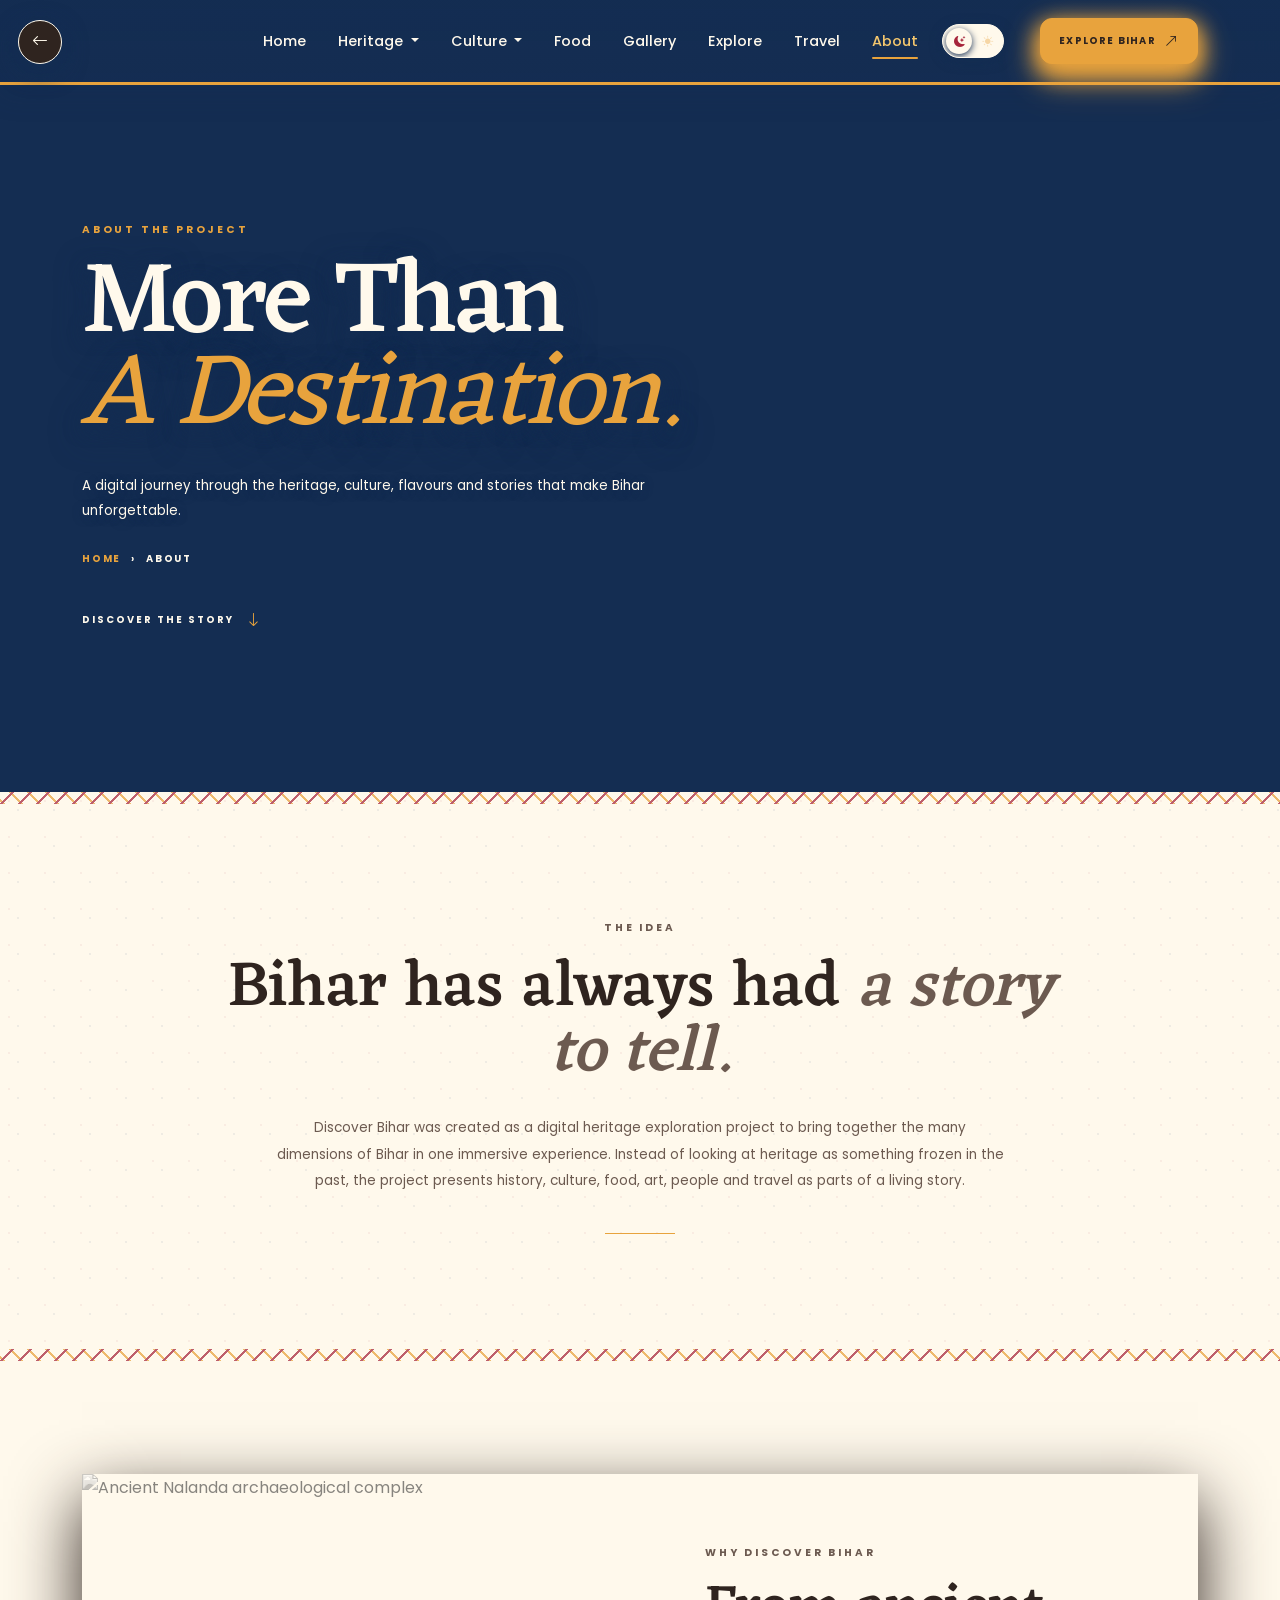
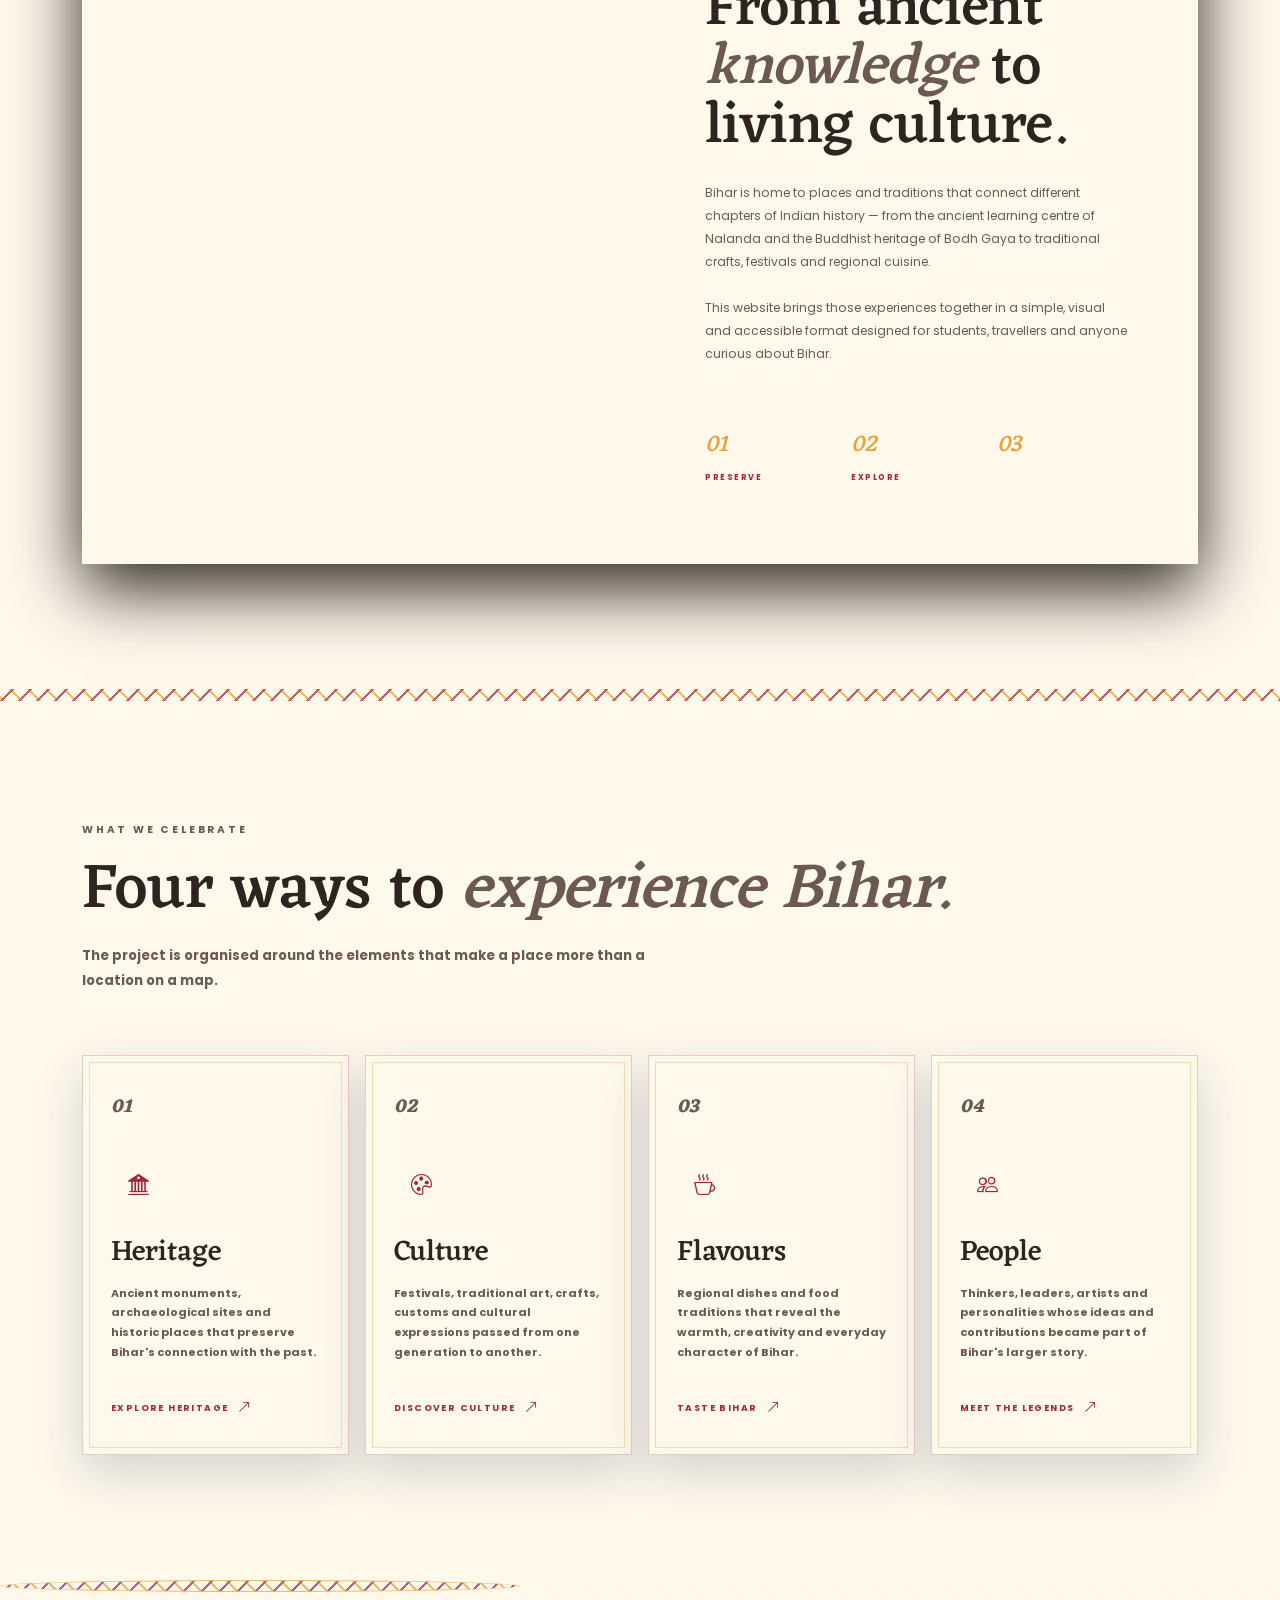
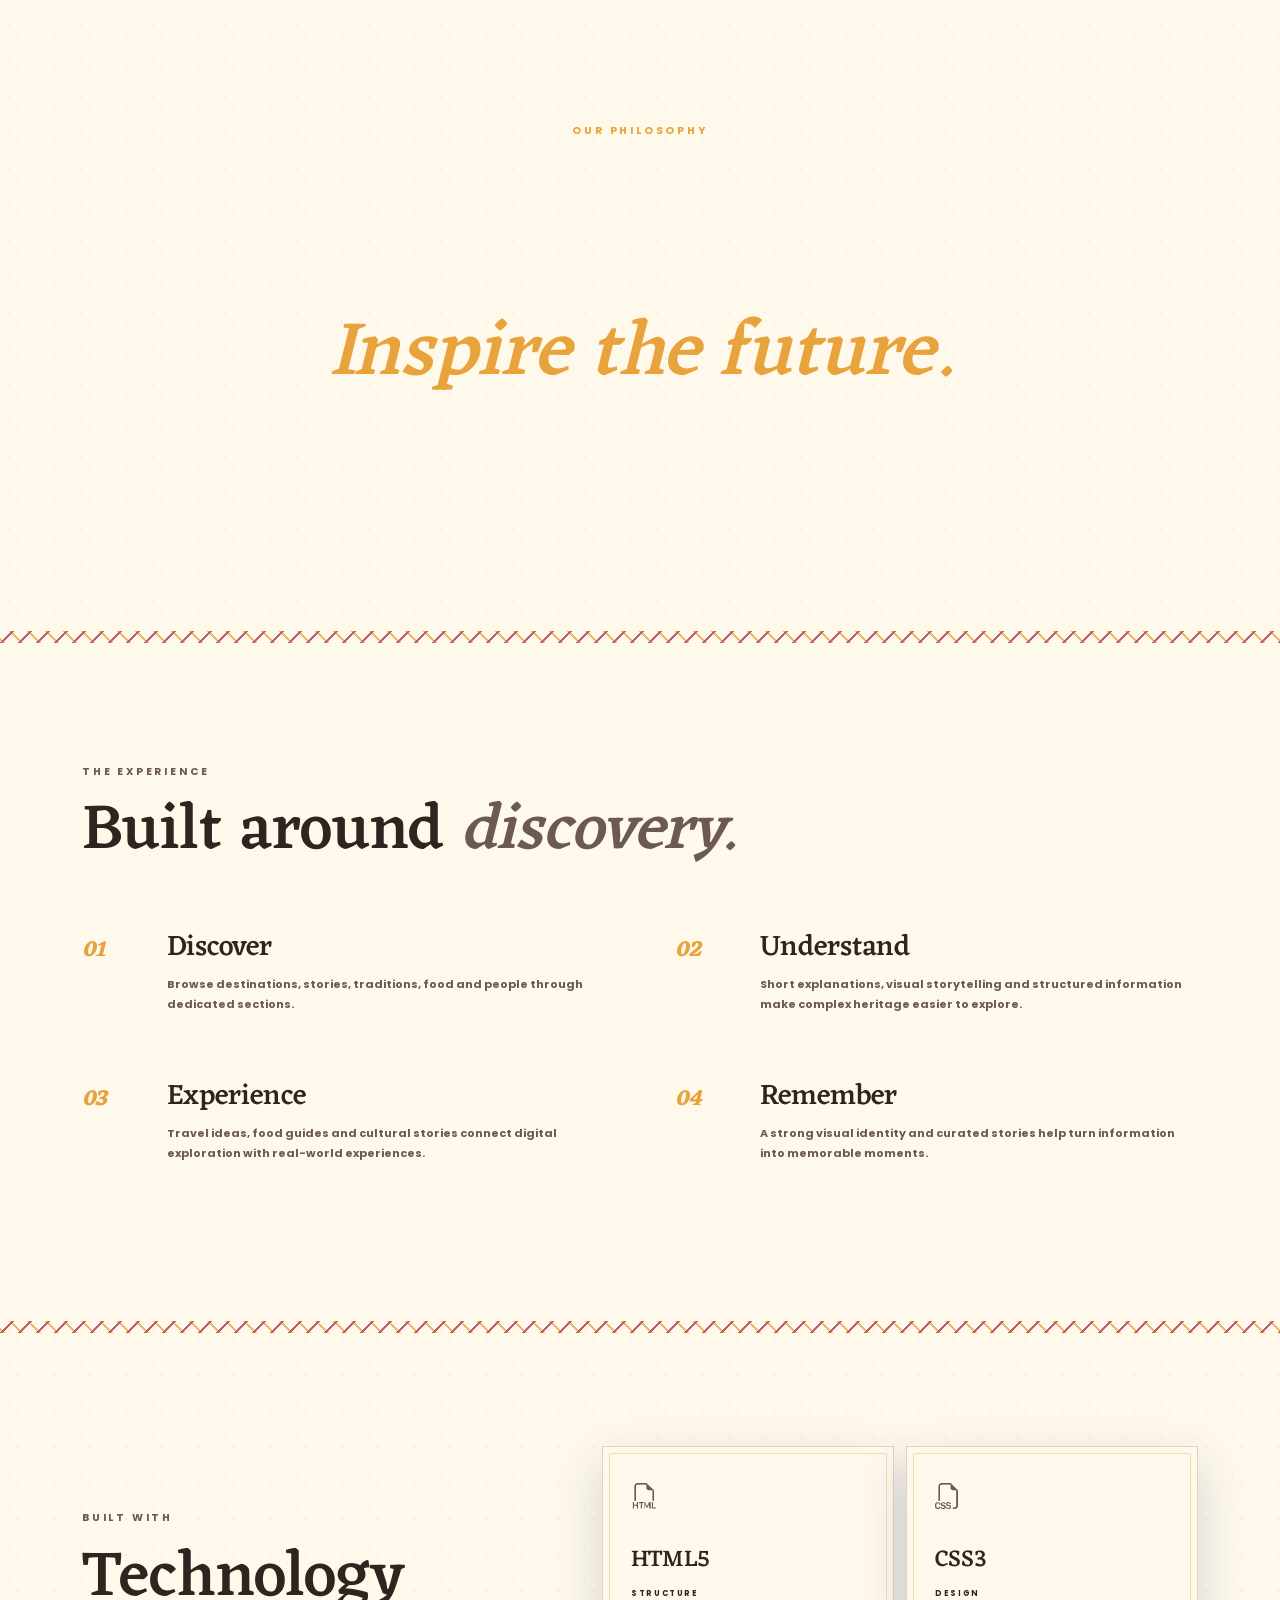
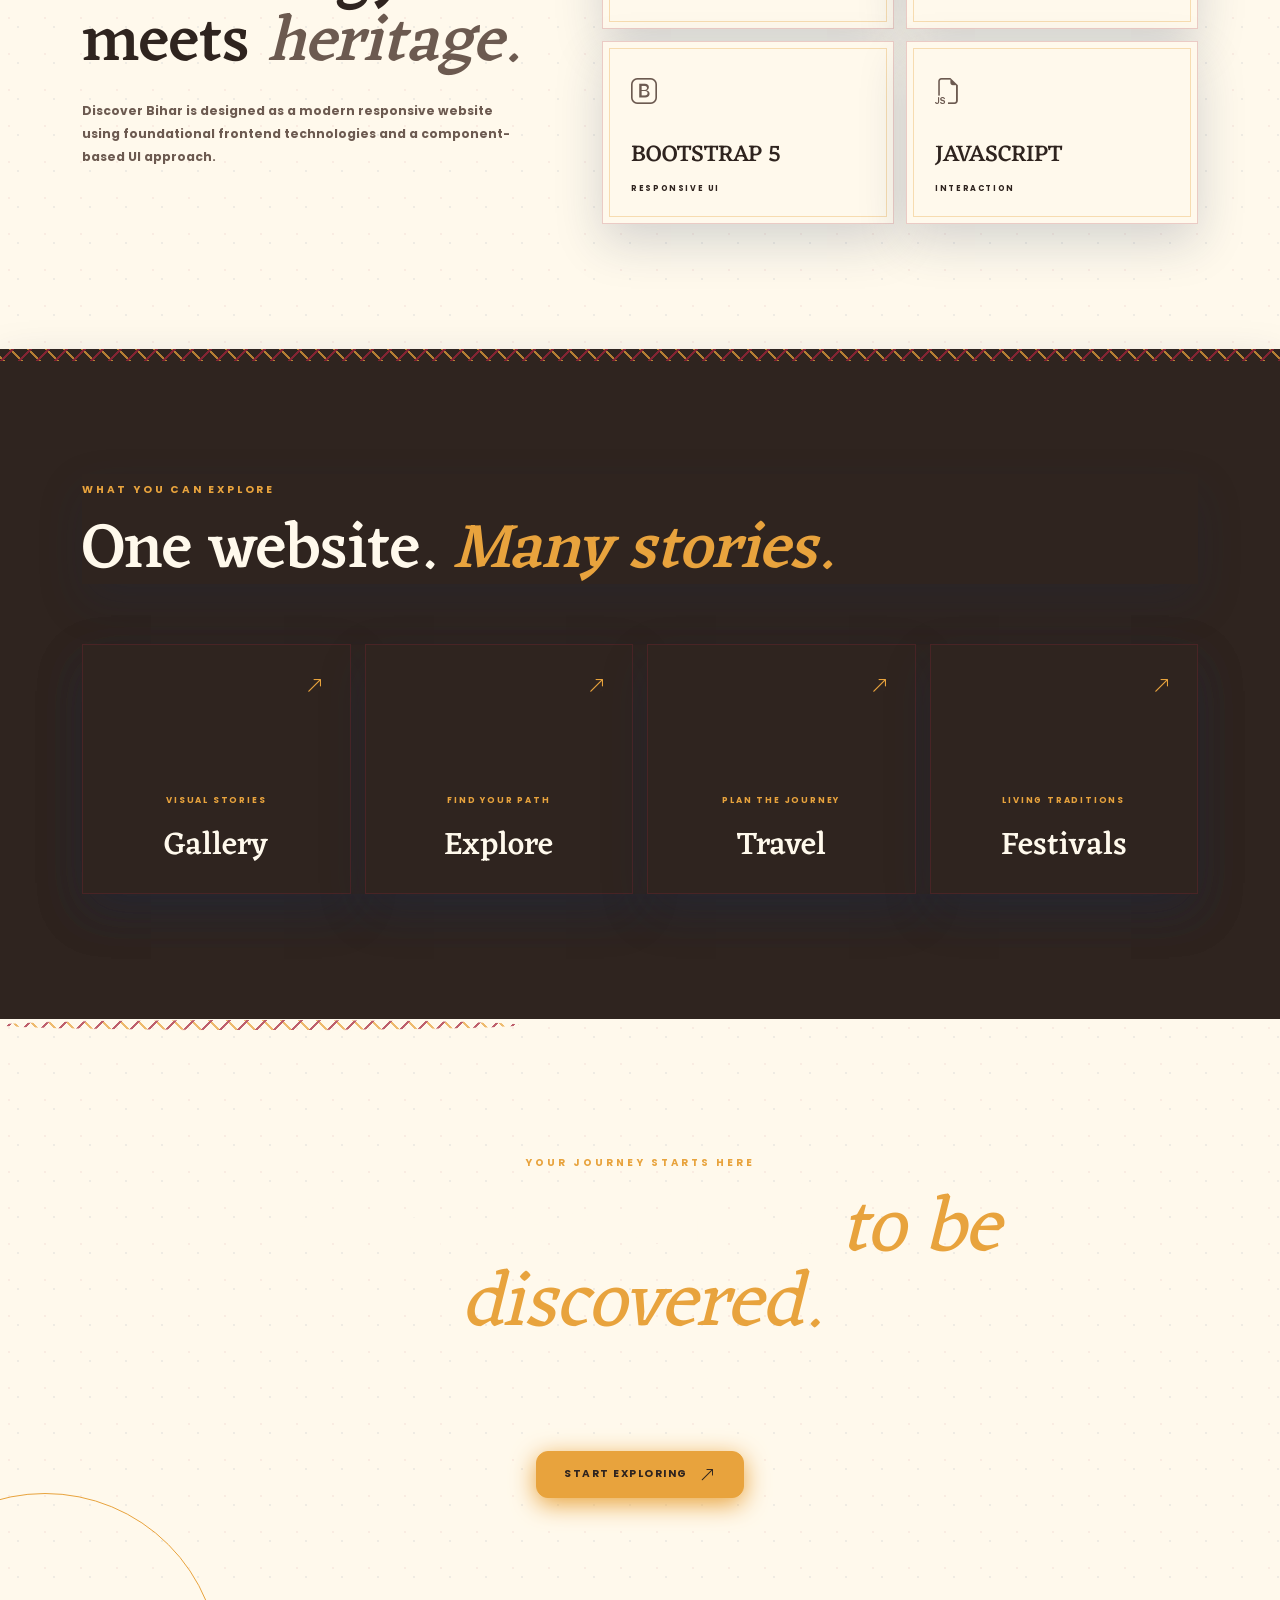
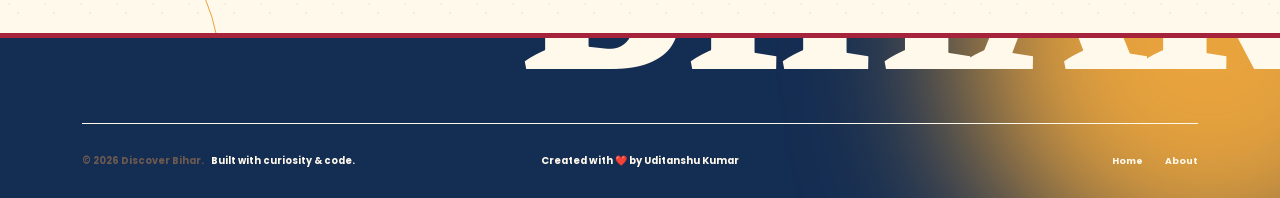
==== pages/about.html @ 00da645c "fix: centralize light dark theme colors and audit contrast [skip ci]" ====
<!DOCTYPE html>
<html lang="en">

<head>

    <meta charset="UTF-8">

    <meta name="viewport" content="width=device-width, initial-scale=1.0">

    <meta name="description"
        content="Learn about Discover Bihar — a digital heritage exploration project celebrating Bihar's history, culture, food, art and people.">

    <meta name="keywords" content="About Discover Bihar, Bihar Heritage, Bihar Culture, Bihar Tourism Project">

    <meta name="author" content="Discover Bihar">

    <title>About Bihar | Discover Bihar</title>


    <!-- Google Fonts -->

    <link rel="preconnect" href="https://fonts.googleapis.com">

    <link rel="preconnect" href="https://fonts.gstatic.com" crossorigin>

    <link
        href="https://fonts.googleapis.com/css2?family=Playfair+Display:ital,wght@0,400;0,500;0,600;1,400;1,500&family=Poppins:wght@300;400;500;600;700&display=swap"
        rel="stylesheet">


    <!-- Bootstrap 5 -->

    <link href="https://cdn.jsdelivr.net/npm/bootstrap@5.3.8/dist/css/bootstrap.min.css" rel="stylesheet">


    <!-- Bootstrap Icons -->

    <link rel="stylesheet" href="https://cdn.jsdelivr.net/npm/bootstrap-icons@1.13.1/font/bootstrap-icons.min.css">


    <!-- Main CSS -->

    <link rel="stylesheet" href="../css/style.css?v=footer-credit2">
    <link rel="stylesheet" href="../css/ask-bihar.css">

    <!-- About CSS -->

    <link rel="stylesheet" href="../css/about.css">

    <link rel="stylesheet" href="../css/madhubani-theme.css">
    <link rel="preconnect" href="https://fonts.googleapis.com">
    <link rel="preconnect" href="https://fonts.gstatic.com" crossorigin>
    <link href="https://fonts.googleapis.com/css2?family=Eczar:wght@400;500;600;700&family=Yatra+One&display=swap" rel="stylesheet">
</head>


<body class="about-page">



    <!-- =========================================================
     NAVBAR
     ========================================================= -->

    <nav class="navbar navbar-expand-lg fixed-top about-navbar">

        <div class="container">

            <a class="inner-back-button" href="../index.html" aria-label="Back to home" title="Back to home">
                <i class="bi bi-arrow-left" aria-hidden="true"></i>
            </a>


            <button class="navbar-toggler" type="button" data-bs-toggle="collapse" data-bs-target="#aboutNavbar"
                aria-controls="aboutNavbar" aria-expanded="false" aria-label="Toggle navigation">

                <i class="bi bi-list"></i>

            </button>


            <div class="collapse navbar-collapse" id="aboutNavbar">

                <ul class="navbar-nav ms-auto align-items-lg-center">


                    <li class="nav-item">

                        <a class="nav-link" href="../index.html">

                            Home

                        </a>

                    </li>


                    <!-- Heritage -->

                    <li class="nav-item dropdown">

                        <a class="nav-link dropdown-toggle" href="#" role="button" data-bs-toggle="dropdown"
                            aria-expanded="false">

                            Heritage

                        </a>


                        <ul class="dropdown-menu">

                            <li>

                                <a class="dropdown-item" href="historical-places.html">

                                    Historical Places

                                </a>

                            </li>

                            <li>

                                <a class="dropdown-item" href="hidden-places.html">

                                    Hidden Places

                                </a>

                            </li>

                        </ul>

                    </li>


                    <!-- Culture -->

                    <li class="nav-item dropdown">

                        <a class="nav-link dropdown-toggle" href="#" role="button" data-bs-toggle="dropdown"
                            aria-expanded="false">

                            Culture

                        </a>


                        <ul class="dropdown-menu">

                            <li>

                                <a class="dropdown-item" href="festivals.html">

                                    Festivals

                                </a>

                            </li>

                            <li>

                                <a class="dropdown-item" href="art-culture.html">

                                    Art & Culture

                                </a>

                            </li>

                            <li>

                                <a class="dropdown-item" href="personalities.html">

                                    Famous Personalities

                                </a>

                            </li>

                        </ul>

                    </li>


                    <!-- Food -->

                    <li class="nav-item">

                        <a class="nav-link" href="food.html">

                            Food

                        </a>

                    </li>


                    <!-- Gallery -->

                    <li class="nav-item">

                        <a class="nav-link" href="gallery.html">

                            Gallery

                        </a>

                    </li>


                    <!-- Explore -->

                    <li class="nav-item">

                        <a class="nav-link" href="explore.html">

                            Explore

                        </a>

                    </li>


                    <!-- Travel -->

                    <li class="nav-item">

                        <a class="nav-link" href="travel.html">

                            Travel

                        </a>

                    </li>


                    <!-- About -->

                    <li class="nav-item">

                        <a class="nav-link active" href="about.html">

                            About

                        </a>

                    </li>


                    <!-- CTA -->

                    <li class="nav-item ms-lg-3 mt-3 mt-lg-0">

                        <a class="nav-cta" href="../index.html#explore">

                            Explore Bihar

                            <i class="bi bi-arrow-up-right"></i>

                        </a>

                    </li>

                </ul>

            </div>

        </div>

    </nav>



    <!-- =========================================================
     HERO
     ========================================================= -->

    <section class="about-hero" id="about-hero">


        <div class="about-hero-image">

            <!-- IMAGE: Mahabodhi Temple, Bodh Gaya -->

            <img src="https://encrypted-tbn0.gstatic.com/images?q=tbn:ANd9GcQZK478jvJAoaq0Ri1zi90D_tObb8SCNrkQRKSP8uELrw&s=10"
                alt="Mahabodhi Temple in Bodh Gaya">

        </div>


        <div class="about-hero-overlay"></div>


        <div class="about-hero-content">

            <div class="container">

                <span class="about-eyebrow">
                    ABOUT THE PROJECT
                </span>


                <h1>
                    More Than
                    <em>A Destination.</em>
                </h1>


                <p>
                    A digital journey through the heritage, culture,
                    flavours and stories that make Bihar unforgettable.
                </p>


                <div class="about-breadcrumb">

                    <a href="../index.html">
                        HOME
                    </a>

                    <span>›</span>

                    ABOUT

                </div>


                <div class="about-hero-scroll">

                    DISCOVER THE STORY

                    <i class="bi bi-arrow-down"></i>

                </div>

            </div>

        </div>

    </section>



    <!-- =========================================================
     INTRODUCTION
     ========================================================= -->

    <section class="about-intro-section">

        <div class="container">

            <div class="about-intro-content">

                <span class="about-eyebrow">
                    THE IDEA
                </span>


                <h2>
                    Bihar has always had
                    <em>a story to tell.</em>
                </h2>


                <p>
                    Discover Bihar was created as a digital heritage
                    exploration project to bring together the many
                    dimensions of Bihar in one immersive experience.
                    Instead of looking at heritage as something frozen
                    in the past, the project presents history, culture,
                    food, art, people and travel as parts of a living story.
                </p>


                <div class="about-intro-line"></div>

            </div>

        </div>

    </section>



    <!-- =========================================================
     PROJECT STORY
     ========================================================= -->

    <section class="about-story-section">

        <div class="container">

            <div class="about-story">


                <div class="about-story-image">

                    <!-- IMAGE: Nalanda Archaeological Complex, Bihar -->

                    <img src="https://encrypted-tbn0.gstatic.com/images?q=tbn:ANd9GcQ2zpBvFSbQwtN2iHK-gqihEeF_DTtRi4gPsMPrU9ETCw&s=10"
                        alt="Ancient Nalanda archaeological complex" loading="lazy">

                </div>


                <div class="about-story-content">

                    <span class="about-eyebrow">
                        WHY DISCOVER BIHAR
                    </span>


                    <h2>
                        From ancient
                        <em>knowledge</em>
                        to living culture.
                    </h2>


                    <p>
                        Bihar is home to places and traditions that connect
                        different chapters of Indian history — from the
                        ancient learning centre of Nalanda and the Buddhist
                        heritage of Bodh Gaya to traditional crafts,
                        festivals and regional cuisine.
                    </p>


                    <p>
                        This website brings those experiences together in a
                        simple, visual and accessible format designed for
                        students, travellers and anyone curious about Bihar.
                    </p>


                    <div class="about-story-points">

                        <div>

                            <strong>
                                01
                            </strong>

                            <span>
                                PRESERVE
                            </span>

                        </div>


                        <div>

                            <strong>
                                02
                            </strong>

                            <span>
                                EXPLORE
                            </span>

                        </div>


                        <div>

                            <strong>
                                03
                                </span>

                        </div>

                    </div>

                </div>

            </div>

        </div>

    </section>



    <!-- =========================================================
     FOUR PILLARS
     ========================================================= -->

    <section class="about-pillars-section">

        <div class="container">


            <div class="about-section-heading">

                <span class="about-eyebrow">
                    WHAT WE CELEBRATE
                </span>


                <h2>
                    Four ways to
                    <span>experience Bihar.</span>
                </h2>


                <p>
                    The project is organised around the elements that
                    make a place more than a location on a map.
                </p>

            </div>



            <div class="about-pillars-grid">


                <!-- HERITAGE -->

                <article class="about-pillar-card">

                    <div class="about-pillar-number">
                        01
                    </div>


                    <div class="about-pillar-icon">

                        <i class="bi bi-bank2"></i>

                    </div>


                    <h3>
                        Heritage
                    </h3>


                    <p>
                        Ancient monuments, archaeological sites and
                        historic places that preserve Bihar's connection
                        with the past.
                    </p>


                    <a href="historical-places.html">

                        EXPLORE HERITAGE

                        <i class="bi bi-arrow-up-right"></i>

                    </a>

                </article>



                <!-- CULTURE -->

                <article class="about-pillar-card">

                    <div class="about-pillar-number">
                        02
                    </div>


                    <div class="about-pillar-icon">

                        <i class="bi bi-palette"></i>

                    </div>


                    <h3>
                        Culture
                    </h3>


                    <p>
                        Festivals, traditional art, crafts, customs and
                        cultural expressions passed from one generation
                        to another.
                    </p>


                    <a href="art-culture.html">

                        DISCOVER CULTURE

                        <i class="bi bi-arrow-up-right"></i>

                    </a>

                </article>



                <!-- FLAVOURS -->

                <article class="about-pillar-card">

                    <div class="about-pillar-number">
                        03
                    </div>


                    <div class="about-pillar-icon">

                        <i class="bi bi-cup-hot"></i>

                    </div>


                    <h3>
                        Flavours
                    </h3>


                    <p>
                        Regional dishes and food traditions that reveal
                        the warmth, creativity and everyday character
                        of Bihar.
                    </p>


                    <a href="food.html">

                        TASTE BIHAR

                        <i class="bi bi-arrow-up-right"></i>

                    </a>

                </article>



                <!-- PEOPLE -->

                <article class="about-pillar-card">

                    <div class="about-pillar-number">
                        04
                    </div>


                    <div class="about-pillar-icon">

                        <i class="bi bi-people"></i>

                    </div>


                    <h3>
                        People
                    </h3>


                    <p>
                        Thinkers, leaders, artists and personalities whose
                        ideas and contributions became part of Bihar's
                        larger story.
                    </p>


                    <a href="personalities.html">

                        MEET THE LEGENDS

                        <i class="bi bi-arrow-up-right"></i>

                    </a>

                </article>

            </div>

        </div>

    </section>



    <!-- =========================================================
     PHILOSOPHY
     ========================================================= -->

    <section class="about-philosophy-section">

        <div class="container">

            <div class="about-philosophy-content">

                <span class="about-eyebrow">
                    OUR PHILOSOPHY
                </span>


                <h2>
                    Preserve the past.
                    <br>
                    Experience the present.
                    <br>
                    <em>Inspire the future.</em>
                </h2>


                <p>
                    Heritage becomes meaningful when it can be understood,
                    experienced and shared. Discover Bihar aims to present
                    Bihar's stories in a way that feels relevant to today's
                    digital generation while respecting the richness of
                    the traditions behind them.
                </p>

            </div>

        </div>

    </section>



    <!-- =========================================================
     PROJECT APPROACH
     ========================================================= -->

    <section class="about-approach-section">

        <div class="container">


            <div class="about-approach-heading">

                <span class="about-eyebrow">
                    THE EXPERIENCE
                </span>


                <h2>
                    Built around
                    <em>discovery.</em>
                </h2>

            </div>



            <div class="about-approach-grid">


                <div class="about-approach-item">

                    <span>
                        01
                    </span>


                    <div>

                        <h3>
                            Discover
                        </h3>

                        <p>
                            Browse destinations, stories, traditions,
                            food and people through dedicated sections.
                        </p>

                    </div>

                </div>



                <div class="about-approach-item">

                    <span>
                        02
                    </span>


                    <div>

                        <h3>
                            Understand
                        </h3>

                        <p>
                            Short explanations, visual storytelling and
                            structured information make complex heritage
                            easier to explore.
                        </p>

                    </div>

                </div>



                <div class="about-approach-item">

                    <span>
                        03
                    </span>


                    <div>

                        <h3>
                            Experience
                        </h3>

                        <p>
                            Travel ideas, food guides and cultural stories
                            connect digital exploration with real-world
                            experiences.
                        </p>

                    </div>

                </div>



                <div class="about-approach-item">

                    <span>
                        04
                    </span>


                    <div>

                        <h3>
                            Remember
                        </h3>

                        <p>
                            A strong visual identity and curated stories
                            help turn information into memorable moments.
                        </p>

                    </div>

                </div>

            </div>

        </div>

    </section>



    <!-- =========================================================
     TECHNOLOGY
     ========================================================= -->

    <section class="about-technology-section">

        <div class="container">


            <div class="about-technology">


                <div class="about-technology-content">

                    <span class="about-eyebrow">
                        BUILT WITH
                    </span>


                    <h2>
                        Technology meets
                        <em>heritage.</em>
                    </h2>


                    <p>
                        Discover Bihar is designed as a modern responsive
                        website using foundational frontend technologies
                        and a component-based UI approach.
                    </p>

                </div>



                <div class="about-tech-grid">


                    <div class="about-tech-card">

                        <i class="bi bi-filetype-html"></i>

                        <strong>
                            HTML5
                        </strong>

                        <span>
                            STRUCTURE
                        </span>

                    </div>


                    <div class="about-tech-card">

                        <i class="bi bi-filetype-css"></i>

                        <strong>
                            CSS3
                        </strong>

                        <span>
                            DESIGN
                        </span>

                    </div>


                    <div class="about-tech-card">

                        <i class="bi bi-bootstrap"></i>

                        <strong>
                            BOOTSTRAP 5
                        </strong>

                        <span>
                            RESPONSIVE UI
                        </span>

                    </div>


                    <div class="about-tech-card">

                        <i class="bi bi-filetype-js"></i>

                        <strong>
                            JAVASCRIPT
                        </strong>

                        <span>
                            INTERACTION
                        </span>

                    </div>

                </div>

            </div>

        </div>

    </section>



    <!-- =========================================================
     PROJECT HIGHLIGHTS
     ========================================================= -->

    <section class="about-highlights-section">

        <div class="container">


            <div class="about-highlights-heading">

                <span class="about-eyebrow">
                    WHAT YOU CAN EXPLORE
                </span>


                <h2>
                    One website.
                    <span>Many stories.</span>
                </h2>

            </div>



            <div class="about-highlights-grid">


                <a href="gallery.html" class="about-highlight">

                    <span>
                        VISUAL STORIES
                    </span>

                    <h3>
                        Gallery
                    </h3>

                    <i class="bi bi-arrow-up-right"></i>

                </a>



                <a href="explore.html" class="about-highlight">

                    <span>
                        FIND YOUR PATH
                    </span>

                    <h3>
                        Explore
                    </h3>

                    <i class="bi bi-arrow-up-right"></i>

                </a>



                <a href="travel.html" class="about-highlight">

                    <span>
                        PLAN THE JOURNEY
                    </span>

                    <h3>
                        Travel
                    </h3>

                    <i class="bi bi-arrow-up-right"></i>

                </a>



                <a href="festivals.html" class="about-highlight">

                    <span>
                        LIVING TRADITIONS
                    </span>

                    <h3>
                        Festivals
                    </h3>

                    <i class="bi bi-arrow-up-right"></i>

                </a>

            </div>

        </div>

    </section>



    <!-- =========================================================
     FINAL CTA
     ========================================================= -->

    <section class="about-final-cta">

        <div class="container">

            <div class="about-final-content">

                <span>
                    YOUR JOURNEY STARTS HERE
                </span>


                <h2>
                    Bihar is waiting
                    <em>to be discovered.</em>
                </h2>


                <p>
                    Explore its monuments, meet its legends, taste its
                    flavours and discover the stories that continue to
                    shape the land.
                </p>


                <a href="explore.html" class="about-final-btn">

                    Start Exploring

                    <i class="bi bi-arrow-up-right"></i>

                </a>

            </div>

        </div>

    </section>



    <!-- =========================================================
     FOOTER
     ========================================================= -->

    <footer class="site-footer">

        <div class="container">

            <div class="footer-main">


                <div class="footer-brand">

                    <a href="../index.html" class="footer-logo">

                        <i class="bi bi-bank2"></i>

                        Discover Bihar

                    </a>


                    <p>
                        Exploring the heritage, culture,
                        flavours and stories of Bihar.
                    </p>

                </div>



                <div class="footer-links">

                    <div>

                        <h4>
                            EXPLORE
                        </h4>


                        <a href="historical-places.html">
                            Historical Places
                        </a>


                        <a href="hidden-places.html">
                            Hidden Places
                        </a>


                        <a href="gallery.html">
                            Gallery
                        </a>


                        <a href="travel.html">
                            Travel Bihar
                        </a>

                    </div>



                    <div>

                        <h4>
                            CULTURE
                        </h4>


                        <a href="festivals.html">
                            Festivals
                        </a>


                        <a href="art-culture.html">
                            Art & Culture
                        </a>


                        <a href="personalities.html">
                            Personalities
                        </a>


                        <a href="food.html">
                            Food
                        </a>

                    </div>

                </div>



                <div class="footer-social">

                    <h4>
                        FOLLOW THE JOURNEY
                    </h4>


                    <div class="social-icons">

                        <a href="#" aria-label="Instagram">

                            <i class="bi bi-instagram"></i>

                        </a>


                        <a href="#" aria-label="Facebook">

                            <i class="bi bi-facebook"></i>

                        </a>


                        <a href="#" aria-label="YouTube">

                            <i class="bi bi-youtube"></i>

                        </a>

                    </div>

                </div>

            </div>



            <div class="footer-bottom">
                <span class="footer-created-by">Created with ❤️ by Uditanshu Kumar</span>

                <p>
                    © 2026 Discover Bihar.
                    A student heritage exploration project.
                </p>


                <a href="#about-hero">

                    BACK TO TOP

                    <i class="bi bi-arrow-up"></i>

                </a>

            </div>

        </div>

    </footer>



    <!-- =========================================================
     BOOTSTRAP JS
     ========================================================= -->

    <script src="https://cdn.jsdelivr.net/npm/bootstrap@5.3.8/dist/js/bootstrap.bundle.min.js">
    </script>


    <!-- Main JavaScript -->

    <script src="../js/script.js?v=simple-footer1"></script>

    <!-- BACK TO TOP -->
    <a href="#" class="back-to-top" aria-label="Back to top">
        <i class="bi bi-arrow-up"></i>
    </a>

</body>

</html>
---- css/style.css ----
/* =========================================================
   DISCOVER BIHAR
   Main Stylesheet
   ========================================================= */


/* =========================================================
   1. GOOGLE FONT VARIABLES
   ========================================================= */

:root {

    --font-heading: 'Playfair Display', serif;
    --font-body: 'Poppins', sans-serif;

}


/* =========================================================
   2. GLOBAL COLORS
   ========================================================= */

:root {

    --color-primary: var(--theme-accent);
    --color-secondary: var(--theme-accent-2);
    --color-dark: var(--theme-text-primary);
    --color-light: var(--theme-text-on-dark);
    --color-white: var(--theme-bg-secondary);
    --color-text: var(--theme-text-primary);
    --color-muted: var(--theme-text-secondary);

}


/* =========================================================
   3. GLOBAL RESET
   ========================================================= */

* {
    margin: 0;
    padding: 0;
    box-sizing: border-box;
}


/* =========================================================
   4. BODY
   ========================================================= */

body {

    font-family: var(--font-body);

    background-color: var(--color-light);

    color: var(--color-text);

    line-height: 1.7;

}


/* =========================================================
   5. HEADINGS
   ========================================================= */

h1,
h2,
h3,
h4,
h5,
h6 {

    font-family: var(--font-heading);

    color: var(--color-dark);

}


/* =========================================================
   6. LINKS
   ========================================================= */

a {

    text-decoration: none;

}


/* =========================================================
   7. NAVBAR
   ========================================================= */

/*
    The navbar is transparent initially.

    Later, when we create the Hero Section,
    it will sit beautifully over the hero image.
*/

.navbar {

    padding-top: 18px;

    padding-bottom: 18px;

    transition: all 0.4s ease;

    z-index: 1000;

}


/* =========================================================
   8. NAVBAR BRAND
   ========================================================= */

.navbar-brand {

    font-family: var(--font-heading);

    font-size: 1.5rem;

    font-weight: 700;

    letter-spacing: 0.5px;

    color: var(--color-white) !important;

}


/* Heritage icon beside logo */

.navbar-brand i {

    font-size: 1.35rem;

    color: var(--color-secondary);

}


/* =========================================================
   9. NAVBAR LINKS
   ========================================================= */

.navbar .nav-link {

    position: relative;

    color: var(--theme-text-on-dark) !important;

    font-size: 0.9rem;

    font-weight: 500;

    margin-left: 8px;

    margin-right: 8px;

    transition: all 0.3s ease;

}


/* Hover effect */

.navbar .nav-link:hover {

    color: var(--color-secondary) !important;

}


/* =========================================================
   10. NAVBAR ACTIVE LINK
   ========================================================= */

.navbar .nav-link.active {

    color: var(--color-secondary) !important;

}


/* Small golden line under active link */

.navbar .nav-link.active::after {

    content: "";

    position: absolute;

    left: 8px;

    right: 8px;

    bottom: 2px;

    height: 2px;

    background-color: var(--color-secondary);

    border-radius: 10px;

}


/* =========================================================
   11. NAVBAR DROPDOWN
   ========================================================= */

.navbar .dropdown-menu {

    margin-top: 15px;

    border: none;

    border-radius: 12px;

    padding: 10px;

    box-shadow: 0 15px 40px var(--theme-bg-dark);

}


/* Dropdown items */

.navbar .dropdown-item {

    font-family: var(--font-body);

    font-size: 0.88rem;

    font-weight: 500;

    padding: 10px 14px;

    border-radius: 8px;

    transition: all 0.3s ease;

}


/* Dropdown hover */

.navbar .dropdown-item:hover {

    background-color: var(--color-light);

    color: var(--color-primary);

}


/* Dropdown icons */

.navbar .dropdown-item i {

    color: var(--color-primary);

}


/* =========================================================
   12. NAVBAR CTA BUTTON
   ========================================================= */

.navbar .btn {

    font-family: var(--font-body);

    font-size: 0.85rem;

    font-weight: 500;

    border-width: 1px;

    transition: all 0.3s ease;

}


/* CTA hover */

.navbar .btn:hover {

    background-color: var(--color-secondary);

    border-color: var(--color-secondary);

    color: var(--color-dark);

    transform: translateY(-2px);

}


/* =========================================================
   13. MOBILE NAVBAR
   ========================================================= */

.navbar-toggler {

    border: 1px solid var(--theme-bg-secondary);

    padding: 7px 10px;

}


.navbar-toggler:focus {

    box-shadow: none;

}


/* =========================================================
   14. SECTION COMMON STYLING
   ========================================================= */

section {

    position: relative;

    overflow: hidden;

}


/* =========================================================
   15. SECTION TITLE
   ========================================================= */

.section-title {

    font-family: var(--font-heading);

    font-size: 2.7rem;

    font-weight: 700;

    color: var(--color-dark);

}


.section-subtitle {

    max-width: 650px;

    margin: 0 auto;

    color: var(--color-muted);

    font-size: 0.95rem;

}


/* =========================================================
   16. CUSTOM BUTTON
   ========================================================= */

.btn-heritage {

    background-color: var(--color-primary);

    color: var(--color-white);

    border: 1px solid var(--color-primary);

    padding: 12px 25px;

    border-radius: 50px;

    font-size: 0.9rem;

    font-weight: 500;

    transition: all 0.3s ease;

}


.btn-heritage:hover {

    background-color: var(--color-secondary);

    border-color: var(--color-secondary);

    color: var(--color-dark);

    transform: translateY(-3px);

}


/* =========================================================
   17. IMAGE DEFAULT SETTINGS
   ========================================================= */

img {

    max-width: 100%;

    display: block;

}


/* =========================================================
   18. RESPONSIVE DESIGN
   ========================================================= */


/* Tablets */

@media (max-width: 991.98px) {

    .navbar {

        padding-top: 14px;

        padding-bottom: 14px;

    }


    .navbar-collapse {

        margin-top: 15px;

        padding: 20px;

        border-radius: 15px;

        background-color: var(--theme-text-primary);

    }


    .navbar .nav-link {

        margin: 6px 0;

    }


    .navbar .nav-link.active::after {

        display: none;

    }


    .navbar .dropdown-menu {

        margin-top: 5px;

        background-color: var(--theme-bg-secondary);

    }


    .navbar .btn {

        width: 100%;

    }


    .section-title {

        font-size: 2.2rem;

    }

}


/* Mobile */

@media (max-width: 575.98px) {

    .navbar-brand {

        font-size: 1.25rem;

    }


    .navbar-brand i {

        font-size: 1.1rem;

    }


    .section-title {

        font-size: 2rem;

    }

}

/* =========================================================
   HERO SECTION
   ========================================================= */

.hero-section {

    position: relative;

    min-height: 100vh;

    height: 100vh;

    display: flex;

    align-items: center;

    overflow: hidden;

    color: var(--color-white);

}


/* =========================================================
   HERO BACKGROUND IMAGE
   ========================================================= */

.hero-background {

    position: absolute;

    inset: 0;

    background-image: url("https://feeds.abplive.com/onecms/images/uploaded-images/2021/10/22/e369bb20301be0c0e838ad1bb12f2fa0_original.jpeg");

    background-size: cover;

    background-position: center;

    background-repeat: no-repeat;

    transform: scale(1.02);

    z-index: 0;

}


/* =========================================================
   HERO DARK OVERLAY
   ========================================================= */

.hero-overlay {

    position: absolute;

    inset: 0;

    background:
        linear-gradient(
            90deg,
            var(--theme-bg-dark) 0%,
            var(--theme-bg-dark) 45%,
            var(--theme-bg-dark) 100%
        );

    z-index: 1;

}


/* =========================================================
   HERO CONTENT
   ========================================================= */

.hero-content {

    position: relative;

    z-index: 2;

    padding-top: 80px;

}


/* =========================================================
   LOCATION BADGE
   ========================================================= */

.hero-location {

    display: inline-flex;

    align-items: center;

    margin-bottom: 20px;

    padding: 8px 17px;

    border: 1px solid var(--theme-bg-secondary);

    border-radius: 50px;

    background-color: var(--theme-bg-secondary);

    backdrop-filter: blur(8px);

    -webkit-backdrop-filter: blur(8px);

    color: var(--theme-text-on-dark);

    font-size: 0.8rem;

    letter-spacing: 0.5px;

}


/* Location icon */

.hero-location i {

    color: var(--color-secondary);

}


/* =========================================================
   HERO TITLE
   ========================================================= */

.hero-title {

    margin-bottom: 15px;

    color: var(--color-white);

    font-family: var(--font-heading);

    font-size: clamp(4rem, 9vw, 8rem);

    font-weight: 700;

    line-height: 0.95;

    letter-spacing: -2px;

}


/* Golden Bihar text */

.hero-title span {

    display: block;

    color: var(--color-secondary);

}


/* =========================================================
   HERO DESCRIPTION
   ========================================================= */

.hero-description {

    max-width: 650px;

    margin-bottom: 32px;

    color: var(--theme-text-on-dark);

    font-size: 1.05rem;

    font-weight: 300;

    line-height: 1.8;

}


/* =========================================================
   HERO BUTTON CONTAINER
   ========================================================= */

.hero-buttons {

    display: flex;

    align-items: center;

    gap: 15px;

    flex-wrap: wrap;

}


/* =========================================================
   PRIMARY HERO BUTTON
   ========================================================= */

.btn-hero-primary {

    padding: 13px 26px;

    border: 1px solid var(--color-secondary);

    border-radius: 50px;

    background-color: var(--color-secondary);

    color: var(--color-dark);

    font-size: 0.9rem;

    font-weight: 600;

    transition: all 0.3s ease;

}


/* Primary hover */

.btn-hero-primary:hover {

    background-color: var(--color-white);

    border-color: var(--color-white);

    color: var(--color-dark);

    transform: translateY(-3px);

}


/* =========================================================
   SECONDARY HERO BUTTON
   ========================================================= */

.btn-hero-secondary {

    padding: 13px 26px;

    border: 1px solid var(--theme-bg-secondary);

    border-radius: 50px;

    background-color: var(--theme-bg-secondary);

    color: var(--color-white);

    backdrop-filter: blur(5px);

    -webkit-backdrop-filter: blur(5px);

    font-size: 0.9rem;

    font-weight: 500;

    transition: all 0.3s ease;

}


/* Secondary hover */

.btn-hero-secondary:hover {

    background-color: var(--color-white);

    border-color: var(--color-white);

    color: var(--color-dark);

    transform: translateY(-3px);

}


/* =========================================================
   SCROLL INDICATOR
   ========================================================= */

.hero-scroll {

    position: absolute;

    right: 40px;

    bottom: 35px;

    z-index: 2;

    display: flex;

    flex-direction: column;

    align-items: center;

    gap: 8px;

    color: var(--theme-text-on-dark);

    font-size: 0.7rem;

    letter-spacing: 1px;

    text-transform: uppercase;

}


/* Scroll arrow */

.hero-scroll i {

    font-size: 1.2rem;

    color: var(--color-secondary);

    animation: scrollDown 1.8s infinite;

}


/* =========================================================
   SCROLL ANIMATION
   ========================================================= */

@keyframes scrollDown {

    0% {

        transform: translateY(0);

        opacity: 0.5;

    }

    50% {

        transform: translateY(8px);

        opacity: 1;

    }

    100% {

        transform: translateY(0);

        opacity: 0.5;

    }

}


/* =========================================================
   HERO RESPONSIVE
   ========================================================= */

@media (max-width: 991.98px) {

    .hero-section {

        min-height: 100vh;

        height: auto;

    }


    .hero-content {

        padding-top: 140px;

        padding-bottom: 100px;

    }


    .hero-title {

        font-size: clamp(4rem, 13vw, 6rem);

    }


    .hero-description {

        font-size: 0.95rem;

    }


    .hero-scroll {

        right: 25px;

        bottom: 25px;

    }

}


/* =========================================================
   MOBILE HERO
   ========================================================= */

@media (max-width: 575.98px) {

    .hero-background {

        background-position: 60% center;

    }


    .hero-overlay {

        background:
            linear-gradient(
                90deg,
                var(--theme-bg-dark),
                var(--theme-bg-dark)
            );

    }


    .hero-content {

        padding-top: 130px;

        padding-bottom: 90px;

    }


    .hero-title {

        font-size: 4.2rem;

        letter-spacing: -1px;

    }


    .hero-description {

        font-size: 0.9rem;

        line-height: 1.7;

    }


    .hero-buttons {

        flex-direction: column;

        align-items: stretch;

        max-width: 280px;

    }


    .btn-hero-primary,
    .btn-hero-secondary {

        text-align: center;

        width: 100%;

    }


    .hero-scroll {

        display: none;

    }

}

/* =========================================================
   BIHAR INTRODUCTION
   ========================================================= */

.about-bihar-section {

    background-color: var(--color-light);

}


/* IMAGE WRAPPER */

.about-image-wrapper {

    position: relative;

    padding-right: 35px;

    padding-bottom: 35px;

}


/* IMAGE */

.about-bihar-image {

    width: 100%;

    height: 570px;

    object-fit: cover;

    border-radius: 4px;

    box-shadow: 0 25px 60px var(--theme-bg-dark);

}


/* IMAGE DECORATIVE FRAME */

.about-image-wrapper::after {

    content: "";

    position: absolute;

    right: 0;

    bottom: 0;

    width: 85%;

    height: 85%;

    border: 1px solid var(--color-secondary);

    z-index: 0;

    pointer-events: none;

}


/* Keep image above frame */

.about-bihar-image {

    position: relative;

    z-index: 1;

}


/* IMAGE BADGE */

.about-image-badge {

    position: absolute;

    left: -20px;

    bottom: 20px;

    z-index: 2;

    display: flex;

    align-items: center;

    gap: 12px;

    padding: 18px 22px;

    background-color: var(--color-primary);

    color: var(--color-white);

    box-shadow: 0 15px 35px var(--theme-bg-dark);

}


/* Badge number */

.badge-number {

    font-family: var(--font-heading);

    font-size: 2rem;

    font-weight: 700;

    color: var(--color-secondary);

    line-height: 1;

}


/* Badge text */

.badge-text {

    font-size: 0.7rem;

    line-height: 1.4;

    text-transform: uppercase;

    letter-spacing: 1px;

}


/* =========================================================
   SECTION LABEL
   ========================================================= */

.section-label {

    display: inline-block;

    margin-bottom: 12px;

    color: var(--color-primary);

    font-size: 0.72rem;

    font-weight: 600;

    letter-spacing: 2.5px;

}


/* =========================================================
   ABOUT TITLE
   ========================================================= */

.about-title {

    margin-bottom: 20px;

    font-size: clamp(2.5rem, 5vw, 4rem);

    font-weight: 700;

    line-height: 1.1;

}


/* Golden title line */

.about-title span {

    display: block;

    color: var(--color-primary);

}


/* =========================================================
   ABOUT TEXT
   ========================================================= */

.about-lead {

    margin-bottom: 18px;

    color: var(--color-dark);

    font-size: 1.08rem;

    font-weight: 500;

    line-height: 1.8;

}


.about-text {

    margin-bottom: 12px;

    color: var(--color-muted);

    font-size: 0.9rem;

    line-height: 1.8;

}


/* =========================================================
   ABOUT STATS
   ========================================================= */

.about-stats {

    display: flex;

    flex-wrap: wrap;

    gap: 25px;

    margin-top: 30px;

    margin-bottom: 30px;

}


.about-stat {

    display: flex;

    align-items: center;

    gap: 10px;

}


.stat-icon {

    display: flex;

    align-items: center;

    justify-content: center;

    width: 42px;

    height: 42px;

    border-radius: 50%;

    background-color: var(--theme-accent);

    color: var(--color-primary);

}


.about-stat h3 {

    margin: 0;

    font-family: var(--font-heading);

    font-size: 1.4rem;

    font-weight: 700;

    line-height: 1;

}


.about-stat p {

    margin: 4px 0 0;

    color: var(--color-muted);

    font-size: 0.65rem;

    text-transform: uppercase;

    letter-spacing: 0.5px;

}


/* =========================================================
   ABOUT BUTTON
   ========================================================= */

.about-button {

    display: inline-flex;

    align-items: center;

}


/* =========================================================
   RESPONSIVE
   ========================================================= */

@media (max-width: 991.98px) {

    .about-image-wrapper {

        padding-right: 25px;

        padding-bottom: 25px;

    }


    .about-bihar-image {

        height: 480px;

    }


    .about-bihar-content {

        padding-top: 20px;

    }

}


@media (max-width: 575.98px) {

    .about-image-wrapper {

        padding-right: 15px;

        padding-bottom: 20px;

    }


    .about-bihar-image {

        height: 400px;

    }


    .about-image-badge {

        left: 0;

        bottom: 5px;

        padding: 14px 16px;

    }


    .badge-number {

        font-size: 1.6rem;

    }


    .badge-text {

        font-size: 0.6rem;

    }


    .about-title {

        font-size: 2.5rem;

    }


    .about-stats {

        gap: 18px;

    }

}

/* =========================================================
   HISTORICAL PLACES
   ========================================================= */

.historical-section {

    background-color: var(--color-white);

}


/* =========================================================
   SECTION TITLE
   ========================================================= */

.heritage-title-highlight {

    color: var(--color-primary);

}


/* =========================================================
   VIEW ALL LINK
   ========================================================= */

.view-all-link {

    display: inline-flex;

    align-items: center;

    color: var(--color-primary);

    font-size: 0.85rem;

    font-weight: 600;

    transition: all 0.3s ease;

}


.view-all-link i {

    transition: transform 0.3s ease;

}


.view-all-link:hover {

    color: var(--color-secondary);

}


.view-all-link:hover i {

    transform: translate(3px, -3px);

}


/* =========================================================
   HERITAGE CARD
   ========================================================= */

.heritage-card {

    height: 100%;

    overflow: hidden;

    background-color: var(--color-white);

    border: 1px solid var(--theme-bg-dark);

    transition: all 0.4s ease;

}


/* Card hover */

.heritage-card:hover {

    transform: translateY(-8px);

    box-shadow: 0 25px 55px var(--theme-bg-dark);

}


/* =========================================================
   CARD IMAGE
   ========================================================= */

.heritage-card-image {

    position: relative;

    height: 350px;

    overflow: hidden;

}


/* Image */

.heritage-card-image img {

    width: 100%;

    height: 100%;

    object-fit: cover;

    transition: transform 0.7s ease;

}


/* Image zoom */

.heritage-card:hover .heritage-card-image img {

    transform: scale(1.08);

}


/* =========================================================
   IMAGE OVERLAY
   ========================================================= */

.heritage-card-overlay {

    position: absolute;

    inset: 0;

    background:
        linear-gradient(
            to bottom,
            var(--theme-bg-dark) 20%,
            var(--theme-bg-dark) 100%
        );

    pointer-events: none;

}


/* =========================================================
   CATEGORY BADGE
   ========================================================= */

.heritage-category {

    position: absolute;

    top: 18px;

    left: 18px;

    padding: 7px 12px;

    background-color: var(--theme-bg-dark);

    border: 1px solid var(--theme-bg-secondary);

    border-radius: 50px;

    backdrop-filter: blur(6px);

    -webkit-backdrop-filter: blur(6px);

    color: var(--color-white);

    font-size: 0.62rem;

    font-weight: 600;

    letter-spacing: 1px;

}


/* =========================================================
   LOCATION BADGE
   ========================================================= */

.heritage-location {

    position: absolute;

    right: 18px;

    bottom: 18px;

    color: var(--color-white);

    font-size: 0.75rem;

    font-weight: 500;

}


.heritage-location i {

    color: var(--color-secondary);

}


/* =========================================================
   CARD CONTENT
   ========================================================= */

.heritage-card-content {

    padding: 25px 27px 27px;

}


/* Card heading */

.heritage-card-content h3 {

    margin-bottom: 10px;

    font-size: 1.65rem;

    font-weight: 700;

}


/* Card description */

.heritage-card-content p {

    min-height: 76px;

    margin-bottom: 18px;

    color: var(--color-muted);

    font-size: 0.82rem;

    line-height: 1.75;

}


/* =========================================================
   CARD LINK
   ========================================================= */

.heritage-card-link {

    display: inline-flex;

    align-items: center;

    gap: 10px;

    color: var(--color-primary);

    font-size: 0.78rem;

    font-weight: 600;

    transition: all 0.3s ease;

}


.heritage-card-link i {

    transition: transform 0.3s ease;

}


.heritage-card-link:hover {

    color: var(--color-secondary);

}


.heritage-card-link:hover i {

    transform: translateX(5px);

}


/* =========================================================
   RESPONSIVE
   ========================================================= */

@media (max-width: 991.98px) {

    .heritage-card-image {

        height: 320px;

    }

}


@media (max-width: 575.98px) {

    .historical-section {

        padding-top: 40px !important;

        padding-bottom: 40px !important;

    }


    .heritage-card-image {

        height: 280px;

    }


    .heritage-card-content {

        padding: 22px;

    }


    .heritage-card-content h3 {

        font-size: 1.45rem;

    }


    .heritage-card-content p {

        min-height: auto;

    }


    .view-all-link {

        margin-top: 5px;

    }

}

/* =========================================================
   HIDDEN PLACES
   ========================================================= */

.hidden-places-section {

    background-color: var(--theme-text-primary);

    color: var(--color-white);

}


/* =========================================================
   SECTION HEADING
   ========================================================= */

.hidden-section-label {

    display: inline-block;

    margin-bottom: 12px;

    color: var(--color-secondary);

    font-size: 0.7rem;

    font-weight: 600;

    letter-spacing: 3px;

}


.hidden-section-title {

    margin-bottom: 18px;

    color: var(--color-white);

    font-family: var(--font-heading);

    font-size: clamp(2.8rem, 5vw, 4.5rem);

    font-weight: 700;

    line-height: 1.05;

}


.hidden-section-title span {

    color: var(--color-secondary);

}


.hidden-section-description {

    max-width: 650px;

    margin: 0;

    color: var(--theme-text-on-dark);

    font-size: 0.9rem;

    line-height: 1.8;

}


/* =========================================================
   VIEW LINK
   ========================================================= */

.hidden-view-link {

    display: inline-flex;

    align-items: center;

    color: var(--theme-text-on-dark);

    font-size: 0.8rem;

    font-weight: 500;

    transition: all 0.3s ease;

}


.hidden-view-link i {

    transition: transform 0.3s ease;

}


.hidden-view-link:hover {

    color: var(--color-secondary);

}


.hidden-view-link:hover i {

    transform: translate(4px, -4px);

}


/* =========================================================
   HIDDEN PLACE CARD
   ========================================================= */

.hidden-place-card {

    position: relative;

    height: 100%;

    overflow: hidden;

    background-color: var(--theme-text-primary);

}


.hidden-place-image {

    position: relative;

    height: 420px;

    overflow: hidden;

}


.hidden-place-large .hidden-place-image {

    height: 480px;

}


/* =========================================================
   CARD IMAGE
   ========================================================= */

.hidden-place-image img {

    width: 100%;

    height: 100%;

    object-fit: cover;

    transition: transform 0.8s ease;

}


.hidden-place-card:hover .hidden-place-image img {

    transform: scale(1.08);

}


/* =========================================================
   IMAGE OVERLAY
   ========================================================= */

.hidden-place-overlay {

    position: absolute;

    inset: 0;

    background:
        linear-gradient(
            to bottom,
            var(--theme-bg-dark) 20%,
            var(--theme-bg-dark) 100%
        );

}


/* =========================================================
   CARD NUMBER
   ========================================================= */

.hidden-place-number {

    position: absolute;

    top: 20px;

    left: 20px;

    color: var(--theme-text-on-dark);

    font-family: var(--font-heading);

    font-size: 1rem;

}


/* =========================================================
   CARD LOCATION
   ========================================================= */

.hidden-place-location {

    position: absolute;

    top: 20px;

    right: 20px;

    display: flex;

    align-items: center;

    gap: 7px;

    color: var(--theme-text-on-dark);

    font-size: 0.7rem;

}


.hidden-place-location i {

    color: var(--color-secondary);

}


/* =========================================================
   CARD CONTENT
   ========================================================= */

.hidden-place-content {

    position: absolute;

    right: 30px;

    bottom: 28px;

    left: 30px;

}


.hidden-place-content > span {

    color: var(--color-secondary);

    font-size: 0.62rem;

    font-weight: 600;

    letter-spacing: 2px;

}


.hidden-place-content h3 {

    margin: 7px 0 8px;

    color: var(--color-white);

    font-family: var(--font-heading);

    font-size: 2rem;

    font-weight: 600;

}


.hidden-place-content p {

    max-width: 500px;

    margin: 0;

    color: var(--theme-text-on-dark);

    font-size: 0.76rem;

    line-height: 1.7;

}


/* =========================================================
   CTA CARD
   ========================================================= */

.hidden-cta-card {

    height: 100%;

    min-height: 420px;

    padding: 35px;

    display: flex;

    flex-direction: column;

    justify-content: center;

    background-color: var(--color-primary);

}


.hidden-cta-icon {

    display: flex;

    align-items: center;

    justify-content: center;

    width: 52px;

    height: 52px;

    margin-bottom: 25px;

    border: 1px solid var(--theme-bg-secondary);

    border-radius: 50%;

    color: var(--color-secondary);

    font-size: 1.3rem;

}


.hidden-cta-card > span {

    margin-bottom: 12px;

    color: var(--theme-text-on-dark);

    font-size: 0.65rem;

    font-weight: 600;

    letter-spacing: 2px;

}


.hidden-cta-card h3 {

    margin-bottom: 18px;

    color: var(--color-white);

    font-family: var(--font-heading);

    font-size: 2rem;

    line-height: 1.15;

}


.hidden-cta-card p {

    margin-bottom: 25px;

    color: var(--theme-text-on-dark);

    font-size: 0.75rem;

    line-height: 1.7;

}


.hidden-cta-link {

    display: inline-flex;

    align-items: center;

    gap: 12px;

    color: var(--color-white);

    font-size: 0.78rem;

    font-weight: 600;

}


.hidden-cta-link i {

    transition: transform 0.3s ease;

}


.hidden-cta-link:hover {

    color: var(--color-secondary);

}


.hidden-cta-link:hover i {

    transform: translateX(5px);

}


/* =========================================================
   RESPONSIVE
   ========================================================= */

@media (max-width: 991.98px) {

    .hidden-place-large .hidden-place-image {

        height: 420px;

    }


    .hidden-place-image {

        height: 380px;

    }


    .hidden-cta-card {

        min-height: 380px;

    }

}


@media (max-width: 575.98px) {

    .hidden-section-title {

        font-size: 2.8rem;

    }


    .hidden-place-large .hidden-place-image,
    .hidden-place-image {

        height: 360px;

    }


    .hidden-place-content {

        right: 20px;

        bottom: 22px;

        left: 20px;

    }


    .hidden-place-content h3 {

        font-size: 1.7rem;

    }


    .hidden-place-content p {

        font-size: 0.7rem;

    }


    .hidden-cta-card {

        min-height: 350px;

        padding: 28px;

    }

}

/* =========================================================
   LOCAL FOOD
   ========================================================= */

.food-section {

    background-color: var(--theme-bg-secondary);

}


/* =========================================================
   SECTION HEADING
   ========================================================= */

.food-title-highlight {

    color: var(--color-primary);

}


.food-view-link {

    display: inline-flex;

    align-items: center;

    color: var(--color-primary);

    font-size: 0.8rem;

    font-weight: 600;

    transition: all 0.3s ease;

}


.food-view-link i {

    transition: transform 0.3s ease;

}


.food-view-link:hover {

    color: var(--color-secondary);

}


.food-view-link:hover i {

    transform: translate(4px, -4px);

}


/* =========================================================
   FEATURE FOOD CARD
   ========================================================= */

.food-feature-card {

    height: 100%;

    background-color: var(--color-white);

    overflow: hidden;

    border: 1px solid var(--theme-bg-dark);

    transition: all 0.4s ease;

}


.food-feature-card:hover {

    transform: translateY(-7px);

    box-shadow: 0 25px 50px var(--theme-bg-dark);

}


/* =========================================================
   FOOD CARD
   ========================================================= */

.food-card {

    height: 100%;

    overflow: hidden;

    background-color: var(--color-white);

    border: 1px solid var(--theme-bg-dark);

    transition: all 0.4s ease;

}


.food-card:hover {

    transform: translateY(-7px);

    box-shadow: 0 20px 45px var(--theme-bg-dark);

}


/* =========================================================
   FOOD IMAGE
   ========================================================= */

.food-image {

    position: relative;

    height: 260px;

    overflow: hidden;

}


.food-feature-card .food-image {

    height: 370px;

}


.food-image img {

    width: 100%;

    height: 100%;

    object-fit: cover;

    transition: transform 0.7s ease;

}


.food-feature-card:hover .food-image img,
.food-card:hover .food-image img {

    transform: scale(1.08);

}


/* =========================================================
   FOOD IMAGE OVERLAY
   ========================================================= */

.food-image-overlay {

    position: absolute;

    inset: 0;

    background:
        linear-gradient(
            to bottom,
            var(--theme-bg-dark) 25%,
            var(--theme-bg-dark) 100%
        );

}


/* =========================================================
   FOOD TAG
   ========================================================= */

.food-tag {

    position: absolute;

    top: 17px;

    left: 17px;

    padding: 6px 11px;

    border-radius: 50px;

    background-color: var(--theme-bg-dark);

    border: 1px solid var(--theme-bg-secondary);

    backdrop-filter: blur(5px);

    color: var(--color-white);

    font-size: 0.58rem;

    font-weight: 600;

    letter-spacing: 1px;

}


/* =========================================================
   FEATURE FOOD CONTENT
   ========================================================= */

.food-content {

    display: flex;

    align-items: center;

    justify-content: space-between;

    gap: 20px;

    padding: 24px 27px;

}


.food-category {

    display: block;

    margin-bottom: 6px;

    color: var(--color-primary);

    font-size: 0.6rem;

    font-weight: 600;

    letter-spacing: 1.5px;

}


.food-content h3 {

    margin-bottom: 7px;

    font-size: 1.7rem;

    font-weight: 700;

}


.food-content p {

    max-width: 500px;

    margin: 0;

    color: var(--color-muted);

    font-size: 0.76rem;

    line-height: 1.7;

}


/* =========================================================
   FOOD ARROW
   ========================================================= */

.food-arrow {

    flex-shrink: 0;

    display: flex;

    align-items: center;

    justify-content: center;

    width: 45px;

    height: 45px;

    border: 1px solid var(--theme-accent);

    border-radius: 50%;

    color: var(--color-primary);

    transition: all 0.3s ease;

}


.food-feature-card:hover .food-arrow {

    background-color: var(--color-primary);

    color: var(--color-white);

    transform: rotate(45deg);

}


/* =========================================================
   SMALL FOOD CONTENT
   ========================================================= */

.food-small-content {

    padding: 20px 20px 23px;

}


.food-small-content h3 {

    margin-bottom: 7px;

    font-size: 1.35rem;

}


.food-small-content p {

    margin: 0;

    color: var(--color-muted);

    font-size: 0.7rem;

    line-height: 1.6;

}


/* =========================================================
   FOOD STORY CARD
   ========================================================= */

.food-story-card {

    height: 100%;

    min-height: 260px;

    padding: 30px;

    display: flex;

    flex-direction: column;

    justify-content: center;

    background-color: var(--color-primary);

    color: var(--color-white);

}


.food-story-icon {

    display: flex;

    align-items: center;

    justify-content: center;

    width: 45px;

    height: 45px;

    margin-bottom: 18px;

    border: 1px solid var(--theme-bg-secondary);

    border-radius: 50%;

    color: var(--color-secondary);

}


.food-story-card > span {

    margin-bottom: 8px;

    color: var(--theme-text-on-dark);

    font-size: 0.6rem;

    font-weight: 600;

    letter-spacing: 2px;

}


.food-story-card h3 {

    margin-bottom: 13px;

    color: var(--color-white);

    font-size: 1.8rem;

    line-height: 1.2;

}


.food-story-card p {

    max-width: 550px;

    margin-bottom: 18px;

    color: var(--theme-text-on-dark);

    font-size: 0.72rem;

    line-height: 1.7;

}


.food-story-link {

    display: inline-flex;

    align-items: center;

    gap: 10px;

    color: var(--color-white);

    font-size: 0.75rem;

    font-weight: 600;

}


.food-story-link i {

    transition: transform 0.3s ease;

}


.food-story-link:hover {

    color: var(--color-secondary);

}


.food-story-link:hover i {

    transform: translateX(5px);

}


/* =========================================================
   RESPONSIVE
   ========================================================= */

@media (max-width: 991.98px) {

    .food-feature-card .food-image {

        height: 330px;

    }


    .food-image {

        height: 300px;

    }


    .food-story-card {

        min-height: 300px;

    }

}


@media (max-width: 575.98px) {

    .food-feature-card .food-image,
    .food-image {

        height: 270px;

    }


    .food-content {

        align-items: flex-start;

        padding: 20px;

    }


    .food-content h3 {

        font-size: 1.5rem;

    }


    .food-content p {

        font-size: 0.7rem;

    }


    .food-arrow {

        width: 38px;

        height: 38px;

    }


    .food-story-card {

        min-height: 320px;

        padding: 25px;

    }

}

/* =========================================================
   FESTIVALS OF BIHAR
   ========================================================= */

.festivals-section {

    background-color: var(--theme-text-primary);

    color: var(--color-white);

}


/* =========================================================
   SECTION HEADING
   ========================================================= */

.festival-section-label {

    display: inline-block;

    margin-bottom: 12px;

    color: var(--color-secondary);

    font-size: 0.7rem;

    font-weight: 600;

    letter-spacing: 3px;

}


.festival-section-title {

    margin-bottom: 18px;

    color: var(--color-white);

    font-family: var(--font-heading);

    font-size: clamp(2.8rem, 5vw, 4.5rem);

    font-weight: 700;

    line-height: 1.05;

}


.festival-section-title span {

    display: block;

    color: var(--color-secondary);

}


.festival-section-description {

    max-width: 650px;

    margin: 0;

    color: var(--theme-text-on-dark);

    font-size: 0.9rem;

    line-height: 1.8;

}


/* =========================================================
   VIEW ALL LINK
   ========================================================= */

.festival-view-link {

    display: inline-flex;

    align-items: center;

    color: var(--theme-text-on-dark);

    font-size: 0.8rem;

    font-weight: 500;

    transition: all 0.3s ease;

}


.festival-view-link i {

    transition: transform 0.3s ease;

}


.festival-view-link:hover {

    color: var(--color-secondary);

}


.festival-view-link:hover i {

    transform: translate(4px, -4px);

}


/* =========================================================
   FEATURE FESTIVAL CARD
   ========================================================= */

.festival-feature-card {

    height: 100%;

    overflow: hidden;

}


.festival-feature-image {

    position: relative;

    height: 560px;

    overflow: hidden;

}


/* =========================================================
   SMALL FESTIVAL CARD
   ========================================================= */

.festival-small-card {

    height: 100%;

    overflow: hidden;

}


.festival-small-image {

    position: relative;

    height: 420px;

    overflow: hidden;

}


/* =========================================================
   FESTIVAL IMAGES
   ========================================================= */

.festival-feature-image img,
.festival-small-image img {

    width: 100%;

    height: 100%;

    object-fit: cover;

    transition: transform 0.8s ease;

}


.festival-feature-card:hover img,
.festival-small-card:hover img {

    transform: scale(1.08);

}


/* =========================================================
   IMAGE OVERLAY
   ========================================================= */

.festival-image-overlay {

    position: absolute;

    inset: 0;

    background:
        linear-gradient(
            to bottom,
            var(--theme-bg-dark) 20%,
            var(--theme-bg-dark) 100%
        );

}


/* =========================================================
   FEATURE NUMBER
   ========================================================= */

.festival-number {

    position: absolute;

    top: 22px;

    left: 22px;

    color: var(--theme-text-on-dark);

    font-family: var(--font-heading);

    font-size: 1rem;

}


/* =========================================================
   FEATURE CONTENT
   ========================================================= */

.festival-feature-content {

    position: absolute;

    right: 35px;

    bottom: 32px;

    left: 35px;

}


.festival-feature-content > span,
.festival-small-content > span {

    color: var(--color-secondary);

    font-size: 0.62rem;

    font-weight: 600;

    letter-spacing: 2px;

}


.festival-feature-content h3 {

    margin: 8px 0 10px;

    color: var(--color-white);

    font-family: var(--font-heading);

    font-size: 3rem;

    font-weight: 600;

}


.festival-feature-content p {

    max-width: 600px;

    margin-bottom: 18px;

    color: var(--theme-text-on-dark);

    font-size: 0.78rem;

    line-height: 1.75;

}


/* =========================================================
   FESTIVAL CARD LINK
   ========================================================= */

.festival-card-link {

    display: inline-flex;

    align-items: center;

    gap: 10px;

    color: var(--color-white);

    font-size: 0.75rem;

    font-weight: 600;

    transition: all 0.3s ease;

}


.festival-card-link i {

    transition: transform 0.3s ease;

}


.festival-card-link:hover {

    color: var(--color-secondary);

}


.festival-card-link:hover i {

    transform: translateX(5px);

}


/* =========================================================
   SMALL CARD CONTENT
   ========================================================= */

.festival-small-content {

    position: absolute;

    right: 25px;

    bottom: 25px;

    left: 25px;

}


.festival-small-content h3 {

    margin: 7px 0 7px;

    color: var(--color-white);

    font-family: var(--font-heading);

    font-size: 1.8rem;

    font-weight: 600;

}


.festival-small-content p {

    margin: 0;

    color: var(--theme-text-on-dark);

    font-size: 0.7rem;

    line-height: 1.7;

}


/* =========================================================
   FESTIVAL CTA
   ========================================================= */

.festival-cta-card {

    height: 100%;

    min-height: 420px;

    padding: 32px;

    display: flex;

    flex-direction: column;

    justify-content: center;

    background-color: var(--color-primary);

}


.festival-cta-symbol {

    width: 48px;

    height: 48px;

    display: flex;

    align-items: center;

    justify-content: center;

    margin-bottom: 22px;

    border: 1px solid var(--theme-bg-secondary);

    border-radius: 50%;

    color: var(--color-secondary);

    font-size: 1.4rem;

}


.festival-cta-card > span {

    margin-bottom: 10px;

    color: var(--theme-text-on-dark);

    font-size: 0.62rem;

    font-weight: 600;

    letter-spacing: 2px;

}


.festival-cta-card h3 {

    margin-bottom: 16px;

    color: var(--color-white);

    font-family: var(--font-heading);

    font-size: 2rem;

    line-height: 1.2;

}


.festival-cta-card p {

    margin-bottom: 22px;

    color: var(--theme-text-on-dark);

    font-size: 0.72rem;

    line-height: 1.7;

}


.festival-cta-link {

    display: inline-flex;

    align-items: center;

    gap: 10px;

    color: var(--color-white);

    font-size: 0.75rem;

    font-weight: 600;

}


.festival-cta-link i {

    transition: transform 0.3s ease;

}


.festival-cta-link:hover {

    color: var(--color-secondary);

}


.festival-cta-link:hover i {

    transform: translateX(5px);

}


/* =========================================================
   RESPONSIVE
   ========================================================= */

@media (max-width: 991.98px) {

    .festival-feature-image {

        height: 480px;

    }


    .festival-small-image {

        height: 380px;

    }


    .festival-cta-card {

        min-height: 380px;

    }

}


@media (max-width: 575.98px) {

    .festival-section-title {

        font-size: 2.8rem;

    }


    .festival-feature-image {

        height: 440px;

    }


    .festival-small-image {

        height: 340px;

    }


    .festival-feature-content {

        right: 22px;

        bottom: 22px;

        left: 22px;

    }


    .festival-feature-content h3 {

        font-size: 2.3rem;

    }


    .festival-feature-content p {

        font-size: 0.7rem;

    }


    .festival-small-content {

        right: 20px;

        bottom: 20px;

        left: 20px;

    }


    .festival-small-content h3 {

        font-size: 1.6rem;

    }


    .festival-cta-card {

        min-height: 330px;

        padding: 25px;

    }

}

/* =========================================================
   TRADITIONAL ART & CULTURE
   ========================================================= */

.culture-section {

    background-color: var(--color-light);

}


/* =========================================================
   SECTION HEADING
   ========================================================= */

.culture-title-highlight {

    color: var(--color-primary);

}


.culture-view-link {

    display: inline-flex;

    align-items: center;

    color: var(--color-primary);

    font-size: 0.8rem;

    font-weight: 600;

    transition: all 0.3s ease;

}


.culture-view-link i {

    transition: transform 0.3s ease;

}


.culture-view-link:hover {

    color: var(--color-secondary);

}


.culture-view-link:hover i {

    transform: translate(4px, -4px);

}


/* =========================================================
   CULTURE GALLERY
   ========================================================= */

.culture-gallery {

    display: grid;

    grid-template-columns: 1.5fr 1fr 1fr;

    grid-template-rows: 360px 260px;

    gap: 18px;

}


/* =========================================================
   ART CARDS
   ========================================================= */

.culture-art-card {

    position: relative;

    overflow: hidden;

}


.culture-art-feature {

    grid-row: 1 / 3;

}


.culture-art-small {

    grid-row: 1;

}


/* =========================================================
   ART IMAGE
   ========================================================= */

.culture-art-image {

    position: relative;

    width: 100%;

    height: 100%;

    overflow: hidden;

}


.culture-art-image img {

    width: 100%;

    height: 100%;

    object-fit: cover;

    transition: transform 0.8s ease;

}


.culture-art-card:hover img {

    transform: scale(1.08);

}


/* =========================================================
   ART OVERLAY
   ========================================================= */

.culture-art-overlay {

    position: absolute;

    inset: 0;

    background:
        linear-gradient(
            to bottom,
            var(--theme-bg-dark) 20%,
            var(--theme-bg-dark) 100%
        );

}


/* =========================================================
   ART CONTENT
   ========================================================= */

.culture-art-content {

    position: absolute;

    right: 25px;

    bottom: 25px;

    left: 25px;

}


.culture-art-content > span {

    color: var(--color-secondary);

    font-size: 0.6rem;

    font-weight: 600;

    letter-spacing: 2px;

}


.culture-art-content h3 {

    margin: 7px 0 8px;

    color: var(--color-white);

    font-family: var(--font-heading);

    font-size: 1.8rem;

    font-weight: 600;

}


.culture-art-feature .culture-art-content h3 {

    font-size: 2.7rem;

}


.culture-art-content p {

    max-width: 550px;

    margin: 0;

    color: var(--theme-text-on-dark);

    font-size: 0.7rem;

    line-height: 1.7;

}


/* =========================================================
   ART LINK
   ========================================================= */

.culture-art-link {

    display: inline-flex;

    align-items: center;

    gap: 10px;

    margin-top: 15px;

    color: var(--color-white);

    font-size: 0.7rem;

    font-weight: 600;

}


.culture-art-link i {

    transition: transform 0.3s ease;

}


.culture-art-link:hover {

    color: var(--color-secondary);

}


.culture-art-link:hover i {

    transform: translateX(5px);

}


/* =========================================================
   CULTURE STORY CARD
   ========================================================= */

.culture-story-card {

    grid-column: 2 / 4;

    grid-row: 2;

    padding: 30px;

    display: flex;

    flex-direction: column;

    justify-content: center;

    background-color: var(--color-primary);

}


.culture-story-symbol {

    width: 40px;

    height: 40px;

    display: flex;

    align-items: center;

    justify-content: center;

    margin-bottom: 14px;

    border: 1px solid var(--theme-bg-secondary);

    border-radius: 50%;

    color: var(--color-secondary);

}


.culture-story-card > span {

    margin-bottom: 8px;

    color: var(--theme-text-on-dark);

    font-size: 0.6rem;

    font-weight: 600;

    letter-spacing: 2px;

}


.culture-story-card h3 {

    margin-bottom: 12px;

    color: var(--color-white);

    font-family: var(--font-heading);

    font-size: 1.8rem;

    line-height: 1.15;

}


.culture-story-card p {

    max-width: 600px;

    margin-bottom: 15px;

    color: var(--theme-text-on-dark);

    font-size: 0.7rem;

    line-height: 1.7;

}


.culture-story-link {

    display: inline-flex;

    align-items: center;

    gap: 10px;

    color: var(--color-white);

    font-size: 0.7rem;

    font-weight: 600;

}


.culture-story-link i {

    transition: transform 0.3s ease;

}


.culture-story-link:hover {

    color: var(--color-secondary);

}


.culture-story-link:hover i {

    transform: translateX(5px);

}


/* =========================================================
   RESPONSIVE
   ========================================================= */

@media (max-width: 991.98px) {

    .culture-gallery {

        grid-template-columns: 1fr 1fr;

        grid-template-rows: 420px 320px 300px;

    }


    .culture-art-feature {

        grid-column: 1 / 3;

        grid-row: 1;

    }


    .culture-art-small {

        grid-row: 2;

    }


    .culture-story-card {

        grid-column: 1 / 3;

        grid-row: 3;

    }


    .culture-art-feature .culture-art-content h3 {

        font-size: 2.4rem;

    }

}


@media (max-width: 575.98px) {

    .culture-gallery {

        display: flex;

        flex-direction: column;

        gap: 15px;

    }


    .culture-art-feature,
    .culture-art-small {

        height: 360px;

    }


    .culture-story-card {

        min-height: 330px;

    }


    .culture-art-feature .culture-art-content h3 {

        font-size: 2.1rem;

    }


    .culture-art-content {

        right: 20px;

        bottom: 20px;

        left: 20px;

    }

}

/* =========================================================
   FAMOUS PERSONALITIES
   ========================================================= */

.personalities-section {

    background-color: var(--theme-bg-secondary);

}


/* =========================================================
   SECTION HEADING
   ========================================================= */

.personality-title-highlight {

    color: var(--color-primary);

}


.personality-view-link {

    display: inline-flex;

    align-items: center;

    color: var(--color-primary);

    font-size: 0.8rem;

    font-weight: 600;

    transition: all 0.3s ease;

}


.personality-view-link i {

    transition: transform 0.3s ease;

}


.personality-view-link:hover {

    color: var(--color-secondary);

}


.personality-view-link:hover i {

    transform: translate(4px, -4px);

}


/* =========================================================
   PERSONALITY CARD
   ========================================================= */

.personality-card {

    height: 100%;

    background-color: var(--color-white);

    border: 1px solid var(--theme-bg-dark);

    overflow: hidden;

    transition: all 0.4s ease;

}


.personality-card:hover {

    transform: translateY(-8px);

    box-shadow: 0 25px 50px var(--theme-bg-dark);

}


/* =========================================================
   PERSONALITY IMAGE
   ========================================================= */

.personality-image {

    position: relative;

    height: 350px;

    overflow: hidden;

}


.personality-image img {

    width: 100%;

    height: 100%;

    object-fit: cover;

    filter: grayscale(100%);

    transition:
        transform 0.7s ease,
        filter 0.7s ease;

}


.personality-card:hover .personality-image img {

    transform: scale(1.07);

    filter: grayscale(0%);

}


/* =========================================================
   IMAGE OVERLAY
   ========================================================= */

.personality-image-overlay {

    position: absolute;

    inset: 0;

    background:
        linear-gradient(
            to bottom,
            var(--theme-bg-dark) 40%,
            var(--theme-bg-dark) 100%
        );

}


/* =========================================================
   ERA BADGE
   ========================================================= */

.personality-era {

    position: absolute;

    right: 15px;

    bottom: 15px;

    padding: 6px 10px;

    background-color: var(--theme-bg-dark);

    border: 1px solid var(--theme-bg-secondary);

    border-radius: 50px;

    backdrop-filter: blur(5px);

    color: var(--color-white);

    font-size: 0.6rem;

    letter-spacing: 0.5px;

}


/* =========================================================
   CARD NUMBER
   ========================================================= */

.personality-number {

    position: absolute;

    top: 15px;

    left: 15px;

    color: var(--theme-text-on-dark);

    font-family: var(--font-heading);

    font-size: 0.9rem;

}


/* =========================================================
   PERSONALITY CONTENT
   ========================================================= */

.personality-content {

    padding: 23px;

}


.personality-content > span {

    display: block;

    margin-bottom: 7px;

    color: var(--color-primary);

    font-size: 0.57rem;

    font-weight: 600;

    letter-spacing: 1.5px;

}


.personality-content h3 {

    margin-bottom: 10px;

    font-size: 1.5rem;

    font-weight: 700;

    line-height: 1.2;

}


.personality-content p {

    min-height: 95px;

    margin-bottom: 15px;

    color: var(--color-muted);

    font-size: 0.7rem;

    line-height: 1.7;

}


/* =========================================================
   PERSONALITY LINK
   ========================================================= */

.personality-link {

    display: inline-flex;

    align-items: center;

    gap: 9px;

    color: var(--color-primary);

    font-size: 0.7rem;

    font-weight: 600;

}


.personality-link i {

    transition: transform 0.3s ease;

}


.personality-link:hover {

    color: var(--color-secondary);

}


.personality-link:hover i {

    transform: translateX(5px);

}


/* =========================================================
   TIMELINE
   ========================================================= */

.personality-timeline {

    position: relative;

    display: flex;

    justify-content: space-between;

    gap: 25px;

    padding: 30px 0 10px;

}


.timeline-line {

    position: absolute;

    top: 39px;

    right: 0;

    left: 0;

    height: 1px;

    background-color: var(--theme-accent);

}


.timeline-item {

    position: relative;

    z-index: 1;

    display: flex;

    flex-direction: column;

    gap: 6px;

    padding: 0 12px;

    background-color: var(--theme-bg-secondary);

}


.timeline-item::before {

    content: "";

    width: 9px;

    height: 9px;

    margin-bottom: 3px;

    border: 2px solid var(--color-primary);

    border-radius: 50%;

    background-color: var(--theme-bg-secondary);

}


.timeline-item span {

    color: var(--color-primary);

    font-size: 0.55rem;

    font-weight: 600;

    letter-spacing: 1px;

}


.timeline-item strong {

    color: var(--color-dark);

    font-family: var(--font-heading);

    font-size: 0.95rem;

}


/* =========================================================
   RESPONSIVE
   ========================================================= */

@media (max-width: 991.98px) {

    .personality-image {

        height: 320px;

    }


    .personality-content p {

        min-height: auto;

    }


    .personality-timeline {

        flex-wrap: wrap;

    }

}


@media (max-width: 575.98px) {

    .personality-image {

        height: 360px;

    }


    .personality-content {

        padding: 20px;

    }


    .personality-timeline {

        display: none;

    }

}

/* ================================
   PHOTO GALLERY
================================ */

.gallery-section {
    position: relative;
    padding: 120px 0;
    background: var(--theme-bg-dark);
    color: var(--color-white);
    overflow: hidden;
}

.gallery-section::before {
    content: "";
    position: absolute;
    width: 500px;
    height: 500px;
    top: -250px;
    right: -200px;
    background: var(--theme-accent-2);
    border-radius: 50%;
    filter: blur(80px);
}

.gallery-heading-row {
    margin-bottom: 55px;
}

.gallery-section .section-eyebrow {
    display: inline-block;
    margin-bottom: 15px;
    color: var(--color-secondary);
    font-size: 0.75rem;
    font-weight: 700;
    letter-spacing: 3px;
}

.gallery-title {
    margin: 0;
    font-family: var(--font-heading);
    font-size: clamp(2.7rem, 5vw, 4.5rem);
    font-weight: 500;
    line-height: 1.05;
}

.gallery-title span {
    color: var(--color-secondary);
    font-style: italic;
}

.gallery-intro {
    max-width: 650px;
    margin: 22px 0 0;
    color: var(--theme-text-on-dark);
    font-size: 0.95rem;
    line-height: 1.9;
}

.gallery-view-link {
    display: inline-flex;
    align-items: center;
    gap: 12px;
    padding-bottom: 8px;
    border-bottom: 1px solid var(--theme-accent-2);
    color: var(--color-white);
    font-size: 0.82rem;
    font-weight: 600;
    letter-spacing: 1px;
    text-decoration: none;
    transition: all 0.3s ease;
}

.gallery-view-link i {
    color: var(--color-secondary);
    font-size: 1rem;
    transition: transform 0.3s ease;
}

.gallery-view-link:hover {
    color: var(--color-secondary);
}

.gallery-view-link:hover i {
    transform: translate(3px, -3px);
}


/* Gallery Grid */

.gallery-grid {
    display: grid;
    grid-template-columns: repeat(12, 1fr);
    grid-template-rows: repeat(3, 240px);
    gap: 14px;
}

.gallery-item {
    position: relative;
    overflow: hidden;
    border-radius: 4px;
    background: var(--theme-text-primary);
}

.gallery-item img {
    width: 100%;
    height: 100%;
    display: block;
    object-fit: cover;
    transition: transform 0.8s cubic-bezier(0.2, 0.7, 0.2, 1);
}


/* Different Gallery Sizes */

.gallery-large {
    grid-column: span 6;
    grid-row: span 2;
}

.gallery-item-2 {
    grid-column: span 3;
}

.gallery-item-3 {
    grid-column: span 3;
}

.gallery-item-4 {
    grid-column: span 3;
}

.gallery-wide {
    grid-column: span 6;
}

.gallery-item-6 {
    grid-column: span 3;
}

.gallery-item-7 {
    grid-column: span 3;
}

.gallery-item-8 {
    grid-column: span 3;
}


/* Overlay */

.gallery-overlay {
    position: absolute;
    inset: 0;
    display: flex;
    align-items: flex-end;
    justify-content: space-between;
    padding: 25px;
    background:
        linear-gradient(
            to top,
            var(--theme-bg-dark) 0%,
            var(--theme-bg-dark) 55%,
            var(--theme-bg-dark) 100%
        );
    opacity: 0;
    transition: opacity 0.4s ease;
}

.gallery-overlay div {
    transform: translateY(15px);
    transition: transform 0.4s ease;
}

.gallery-overlay span {
    display: block;
    margin-bottom: 7px;
    color: var(--color-secondary);
    font-size: 0.65rem;
    font-weight: 700;
    letter-spacing: 2px;
}

.gallery-overlay h3 {
    margin: 0;
    font-family: var(--font-heading);
    font-size: 1.45rem;
    font-weight: 500;
}

.gallery-overlay p {
    margin: 4px 0 0;
    color: var(--theme-text-on-dark);
    font-size: 0.72rem;
}

.gallery-overlay > i {
    display: flex;
    align-items: center;
    justify-content: center;
    width: 42px;
    height: 42px;
    border: 1px solid var(--theme-bg-secondary);
    border-radius: 50%;
    font-size: 1rem;
    transform: translateY(15px);
    transition: all 0.4s ease;
}

.gallery-item:hover img {
    transform: scale(1.08);
}

.gallery-item:hover .gallery-overlay {
    opacity: 1;
}

.gallery-item:hover .gallery-overlay div {
    transform: translateY(0);
}

.gallery-item:hover .gallery-overlay > i {
    transform: translateY(0);
}


/* Bottom */

.gallery-bottom {
    display: flex;
    align-items: center;
    gap: 25px;
    margin-top: 45px;
}

.gallery-bottom-line {
    width: 70px;
    height: 1px;
    background: var(--color-secondary);
}

.gallery-bottom p {
    margin: 0;
    color: var(--theme-text-on-dark);
    font-size: 0.8rem;
    letter-spacing: 0.5px;
}

.gallery-bottom strong {
    color: var(--color-white);
}

.btn-gallery {
    display: inline-flex;
    align-items: center;
    gap: 10px;
    margin-left: auto;
    padding: 13px 22px;
    border: 1px solid var(--theme-accent-2);
    color: var(--color-white);
    font-size: 0.75rem;
    font-weight: 600;
    letter-spacing: 1px;
    text-decoration: none;
    transition: all 0.3s ease;
}

.btn-gallery i {
    color: var(--color-secondary);
    transition: transform 0.3s ease;
}

.btn-gallery:hover {
    background: var(--color-secondary);
    color: var(--theme-text-primary);
}

.btn-gallery:hover i {
    color: var(--theme-text-primary);
    transform: translateX(4px);
}


/* Responsive */

@media (max-width: 991px) {

    .gallery-section {
        padding: 90px 0;
    }

    .gallery-grid {
        grid-template-columns: repeat(6, 1fr);
        grid-template-rows: repeat(4, 220px);
    }

    .gallery-large {
        grid-column: span 6;
        grid-row: span 2;
    }

    .gallery-item-2,
    .gallery-item-3,
    .gallery-item-4,
    .gallery-item-6,
    .gallery-item-7,
    .gallery-item-8 {
        grid-column: span 3;
    }

    .gallery-wide {
        grid-column: span 6;
    }

    .gallery-overlay {
        opacity: 1;
    }

    .gallery-overlay div,
    .gallery-overlay > i {
        transform: translateY(0);
    }
}


@media (max-width: 575px) {

    .gallery-section {
        padding: 75px 0;
    }

    .gallery-heading-row {
        margin-bottom: 35px;
    }

    .gallery-title {
        font-size: 2.6rem;
    }

    .gallery-intro {
        font-size: 0.85rem;
    }

    .gallery-grid {
        display: grid;
        grid-template-columns: 1fr;
        grid-template-rows: none;
        gap: 10px;
    }

    .gallery-item,
    .gallery-large,
    .gallery-wide,
    .gallery-item-2,
    .gallery-item-3,
    .gallery-item-4,
    .gallery-item-6,
    .gallery-item-7,
    .gallery-item-8 {
        grid-column: span 1;
        grid-row: span 1;
        height: 260px;
    }

    .gallery-large {
        height: 350px;
    }

    .gallery-overlay {
        padding: 20px;
    }

    .gallery-overlay h3 {
        font-size: 1.25rem;
    }

    .gallery-bottom {
        flex-wrap: wrap;
        gap: 15px;
    }

    .gallery-bottom-line {
        width: 45px;
    }

    .btn-gallery {
        width: 100%;
        justify-content: center;
        margin-left: 0;
    }
}

/* ================================
   EXPLORE BIHAR
================================ */

.explore-section {
    position: relative;
    padding: 120px 0;
    background: var(--color-light);
    overflow: hidden;
}

.explore-section::after {
    content: "";
    position: absolute;
    width: 450px;
    height: 450px;
    left: -250px;
    bottom: -250px;
    border-radius: 50%;
    background: var(--theme-accent);
    filter: blur(70px);
}

.explore-heading-row {
    margin-bottom: 55px;
}

.explore-section .section-eyebrow {
    display: inline-block;
    margin-bottom: 15px;
    color: var(--color-primary);
    font-size: 0.75rem;
    font-weight: 700;
    letter-spacing: 3px;
}

.explore-title {
    margin: 0;
    font-family: var(--font-heading);
    font-size: clamp(2.8rem, 5vw, 4.5rem);
    font-weight: 500;
    line-height: 1.05;
    color: var(--color-dark);
}

.explore-title span {
    color: var(--color-primary);
    font-style: italic;
}

.explore-intro {
    max-width: 650px;
    margin: 22px 0 0;
    color: var(--color-muted);
    font-size: 0.95rem;
    line-height: 1.9;
}

.explore-state-count {
    display: inline-flex;
    align-items: center;
    gap: 15px;
    text-align: left;
}

.explore-state-count strong {
    font-family: var(--font-heading);
    font-size: 3.8rem;
    font-weight: 500;
    line-height: 1;
    color: var(--color-primary);
}

.explore-state-count span {
    max-width: 100px;
    color: var(--color-muted);
    font-size: 0.7rem;
    line-height: 1.5;
    text-transform: uppercase;
    letter-spacing: 1px;
}


/* Explorer Wrapper */

.explorer-wrapper {
    position: relative;
    z-index: 1;
    overflow: hidden;
    border: 1px solid var(--theme-accent);
    background: var(--color-white);
    box-shadow: 0 25px 70px var(--theme-bg-dark);
}


/* Map */

.explorer-map {
    position: relative;
    min-height: 650px;
    height: 100%;
    display: flex;
    align-items: center;
    justify-content: center;
    overflow: hidden;
    background:
        radial-gradient(
            circle at center,
            var(--theme-accent-2),
            transparent 60%
        ),
        var(--theme-bg-secondary);
}

.explorer-map img {
     position: relative;
    z-index: 2;
    width: 100%;
    max-width: 600px;
    height: auto;
    opacity: 0.88;
    filter:
        sepia(0.35)
        saturate(0.75)
        contrast(1.05);
    transition: transform 0.6s ease;
}

.explorer-map:hover img {
    transform: scale(1.04);
}


/* Map Glow */

.map-glow {
    position: absolute;
    border-radius: 50%;
    background: var(--theme-accent-2);
    filter: blur(2px);
    animation: mapPulse 3s ease-in-out infinite;
}

.map-glow-one {
    width: 13px;
    height: 13px;
    top: 39%;
    left: 54%;
}

.map-glow-two {
    width: 10px;
    height: 10px;
    top: 57%;
    left: 46%;
    animation-delay: 1.2s;
}

@keyframes mapPulse {

    0%,
    100% {
        transform: scale(0.8);
        opacity: 0.4;
        box-shadow: 0 0 0 0 var(--theme-accent-2);
    }

    50% {
        transform: scale(1.2);
        opacity: 1;
        box-shadow: 0 0 0 12px var(--theme-accent-2);
    }

}


/* Map Labels */

.map-label {
    position: absolute;
    z-index: 4;
    display: flex;
    align-items: center;
    gap: 7px;
    color: var(--color-dark);
    font-size: 0.62rem;
    font-weight: 600;
    letter-spacing: 0.5px;
}

.map-label span {
    width: 7px;
    height: 7px;
    display: inline-block;
    border-radius: 50%;
    background: var(--color-secondary);
    box-shadow: 0 0 0 4px var(--theme-accent-2);
}

.label-patna {
    top: 39%;
    left: 59%;
}

.label-gaya {
    top: 59%;
    left: 51%;
}

.label-nalanda {
    top: 47%;
    left: 62%;
}

.label-west {
    top: 42%;
    left: 31%;
}


/* Explorer Content */

.explorer-content {
    min-height: 650px;
    padding: 50px 45px;
}

.explorer-top {
    display: flex;
    align-items: center;
    justify-content: space-between;
    padding-bottom: 25px;
    border-bottom: 1px solid var(--theme-bg-dark);
}

.explorer-top > span {
    color: var(--color-primary);
    font-size: 0.65rem;
    font-weight: 700;
    letter-spacing: 2px;
}

.explorer-arrows {
    display: flex;
    gap: 8px;
}

.explorer-arrows button {
    width: 38px;
    height: 38px;
    border: 1px solid var(--theme-accent);
    border-radius: 50%;
    background: transparent;
    color: var(--color-primary);
    transition: all 0.3s ease;
}

.explorer-arrows button:hover {
    background: var(--color-primary);
    color: var(--color-white);
}


/* Experience Cards */

.explore-experiences {
    margin-top: 10px;
}

.experience-card {
    position: relative;
    display: grid;
    grid-template-columns: 45px 50px 1fr;
    gap: 20px;
    align-items: center;
    padding: 28px 5px;
    border-bottom: 1px solid var(--theme-bg-dark);
    color: var(--color-dark);
    text-decoration: none;
    transition: all 0.35s ease;
}

.experience-card:last-child {
    border-bottom: none;
}

.experience-card::before {
    content: "";
    position: absolute;
    left: -20px;
    right: -20px;
    top: 0;
    bottom: 0;
    z-index: -1;
    background: var(--theme-bg-secondary);
    opacity: 0;
    transition: opacity 0.35s ease;
}

.experience-card:hover::before {
    opacity: 1;
}

.experience-number {
    color: var(--theme-text-primary);
    font-family: var(--font-heading);
    font-size: 1.2rem;
    transition: color 0.3s ease;
}

.experience-card:hover .experience-number {
    color: var(--color-secondary);
}

.experience-icon {
    width: 48px;
    height: 48px;
    display: flex;
    align-items: center;
    justify-content: center;
    border: 1px solid var(--theme-accent);
    border-radius: 50%;
    color: var(--color-primary);
    font-size: 1.05rem;
    transition: all 0.35s ease;
}

.experience-card:hover .experience-icon {
    background: var(--color-primary);
    color: var(--color-white);
    transform: rotate(-8deg);
}

.experience-content h3 {
    margin: 0 0 7px;
    font-family: var(--font-heading);
    font-size: 1.35rem;
    font-weight: 500;
}

.experience-content p {
    max-width: 470px;
    margin: 0 0 10px;
    color: var(--color-muted);
    font-size: 0.73rem;
    line-height: 1.7;
}

.experience-content span {
    display: inline-flex;
    align-items: center;
    gap: 8px;
    color: var(--color-primary);
    font-size: 0.65rem;
    font-weight: 700;
    letter-spacing: 0.5px;
    text-transform: uppercase;
}

.experience-content span i {
    transition: transform 0.3s ease;
}

.experience-card:hover .experience-content span i {
    transform: translate(3px, -3px);
}


/* Bottom Stats */

.explore-bottom {
    position: relative;
    z-index: 1;
    display: flex;
    align-items: center;
    gap: 40px;
    margin-top: 35px;
    padding-top: 30px;
    border-top: 1px solid var(--theme-accent);
}

.explore-stat {
    display: flex;
    align-items: center;
    gap: 12px;
}

.explore-stat > i {
    color: var(--color-secondary);
    font-size: 1.2rem;
}

.explore-stat div {
    display: flex;
    flex-direction: column;
}

.explore-stat strong {
    color: var(--color-dark);
    font-family: var(--font-heading);
    font-size: 1.35rem;
    font-weight: 500;
}

.explore-stat span {
    color: var(--color-muted);
    font-size: 0.6rem;
    letter-spacing: 0.5px;
}

.explore-all-link {
    display: inline-flex;
    align-items: center;
    gap: 10px;
    margin-left: auto;
    color: var(--color-primary);
    font-size: 0.7rem;
    font-weight: 700;
    letter-spacing: 1px;
    text-decoration: none;
    text-transform: uppercase;
}

.explore-all-link i {
    transition: transform 0.3s ease;
}

.explore-all-link:hover {
    color: var(--color-dark);
}

.explore-all-link:hover i {
    transform: translateX(5px);
}


/* Responsive */

@media (max-width: 991px) {

    .explore-section {
        padding: 90px 0;
    }

    .explorer-map {
        min-height: 480px;
    }

    .explorer-content {
        min-height: auto;
        padding: 40px 35px;
    }

    .explore-bottom {
        flex-wrap: wrap;
        gap: 25px;
    }

    .explore-all-link {
        width: 100%;
        margin-left: 0;
    }
}


@media (max-width: 575px) {

    .explore-section {
        padding: 75px 0;
    }

    .explore-title {
        font-size: 2.6rem;
    }

    .explore-state-count {
        margin-top: 15px;
    }

    .explorer-map {
        min-height: 390px;
    }

    .explorer-map img {
    width: 90%;
    max-width: 350px;
    height: auto;
}

    .map-label {
        font-size: 0.52rem;
    }

    .explorer-content {
        padding: 30px 22px;
    }

    .experience-card {
        grid-template-columns: 30px 42px 1fr;
        gap: 12px;
        padding: 23px 0;
    }

    .experience-icon {
        width: 40px;
        height: 40px;
        font-size: 0.9rem;
    }

    .experience-content h3 {
        font-size: 1.15rem;
    }

    .experience-content p {
        font-size: 0.68rem;
    }

    .explore-bottom {
        display: grid;
        grid-template-columns: 1fr 1fr;
        gap: 25px;
    }

    .explore-all-link {
        grid-column: span 2;
    }
}

/* ================================
   TRAVEL BIHAR
================================ */

.travel-section {
    position: relative;
    padding: 120px 0;
    background: var(--theme-bg-secondary);
    overflow: hidden;
}

.travel-section::before {
    content: "";
    position: absolute;
    width: 500px;
    height: 500px;
    top: -300px;
    left: -250px;
    border-radius: 50%;
    background: var(--theme-accent-2);
    filter: blur(80px);
}

.travel-heading-row {
    margin-bottom: 55px;
}

.travel-section .section-eyebrow {
    display: inline-block;
    margin-bottom: 15px;
    color: var(--color-primary);
    font-size: 0.75rem;
    font-weight: 700;
    letter-spacing: 3px;
}

.travel-title {
    margin: 0;
    font-family: var(--font-heading);
    font-size: clamp(2.8rem, 5vw, 4.5rem);
    font-weight: 500;
    line-height: 1.05;
    color: var(--color-dark);
}

.travel-title span {
    color: var(--color-primary);
    font-style: italic;
}

.travel-intro {
    max-width: 650px;
    margin: 22px 0 0;
    color: var(--color-muted);
    font-size: 0.95rem;
    line-height: 1.9;
}

.travel-view-link {
    display: inline-flex;
    align-items: center;
    gap: 10px;
    padding-bottom: 8px;
    border-bottom: 1px solid var(--theme-accent);
    color: var(--color-primary);
    font-size: 0.72rem;
    font-weight: 700;
    letter-spacing: 1px;
    text-decoration: none;
    text-transform: uppercase;
    transition: all 0.3s ease;
}

.travel-view-link i {
    transition: transform 0.3s ease;
}

.travel-view-link:hover {
    color: var(--color-dark);
}

.travel-view-link:hover i {
    transform: translate(3px, -3px);
}


/* Travel Hero */

.travel-hero {
    position: relative;
    min-height: 500px;
    overflow: hidden;
    border-radius: 3px;
    background: var(--theme-text-primary);
}

.travel-hero > img {
    width: 100%;
    height: 500px;
    display: block;
    object-fit: cover;
    transition: transform 1s ease;
}

.travel-hero:hover > img {
    transform: scale(1.04);
}

.travel-hero-overlay {
    position: absolute;
    inset: 0;
    background:
        linear-gradient(
            90deg,
            var(--theme-bg-dark) 0%,
            var(--theme-bg-dark) 42%,
            var(--theme-bg-dark) 100%
        );
}

.travel-hero-content {
    position: absolute;
    z-index: 2;
    top: 50%;
    left: 8%;
    max-width: 470px;
    transform: translateY(-50%);
    color: var(--color-white);
}

.travel-hero-content > span {
    display: block;
    margin-bottom: 18px;
    color: var(--color-secondary);
    font-size: 0.7rem;
    font-weight: 700;
    letter-spacing: 3px;
}

.travel-hero-content h3 {
    margin: 0;
    color: var(--theme-text-on-dark);
    font-family: var(--font-heading);
    font-size: clamp(2.7rem, 5vw, 4.6rem);
    font-weight: 500;
    line-height: 1.05;
    text-shadow: 0 3px 15px var(--theme-bg-dark);
}

.travel-hero-content p {
    max-width: 380px;
    margin: 22px 0 28px;
    color: var(--theme-text-on-dark);
    font-size: 0.82rem;
    line-height: 1.8;
    text-shadow: 0 2px 8px var(--theme-bg-dark);
}

.travel-hero-btn {
    display: inline-flex;
    align-items: center;
    gap: 12px;
    padding: 13px 22px;
    background: var(--color-secondary);
    color: var(--theme-text-primary);
    font-size: 0.7rem;
    font-weight: 700;
    letter-spacing: 1px;
    text-decoration: none;
    text-transform: uppercase;
    transition: all 0.3s ease;
}

.travel-hero-btn i {
    transition: transform 0.3s ease;
}

.travel-hero-btn:hover {
    background: var(--color-white);
    color: var(--color-dark);
}

.travel-hero-btn:hover i {
    transform: translateX(5px);
}

.travel-hero-number {
    position: absolute;
    z-index: 2;
    right: 35px;
    bottom: 25px;
    color: var(--theme-text-on-dark);
    font-family: var(--font-heading);
    font-size: 4rem;
    line-height: 1;
}


/* Travel Information */

.travel-info-grid {
    display: grid;
    grid-template-columns: repeat(3, 1fr);
    margin-top: 14px;
    gap: 14px;
}

.travel-info-card {
    display: flex;
    gap: 18px;
    padding: 30px 25px;
    background: var(--color-white);
    border: 1px solid var(--theme-accent);
    transition: all 0.35s ease;
}

.travel-info-card:hover {
    transform: translateY(-5px);
    box-shadow: 0 15px 35px var(--theme-bg-dark);
}

.travel-info-icon {
    flex: 0 0 auto;
    width: 45px;
    height: 45px;
    display: flex;
    align-items: center;
    justify-content: center;
    border: 1px solid var(--theme-accent);
    border-radius: 50%;
    color: var(--color-primary);
    font-size: 1rem;
}

.travel-info-label {
    display: block;
    margin-bottom: 7px;
    color: var(--color-secondary);
    font-size: 0.6rem;
    font-weight: 700;
    letter-spacing: 1.5px;
}

.travel-info-card h3 {
    margin: 0 0 10px;
    color: var(--color-dark);
    font-family: var(--font-heading);
    font-size: 1.25rem;
    font-weight: 500;
}

.travel-info-card p {
    margin: 0;
    color: var(--color-muted);
    font-size: 0.7rem;
    line-height: 1.7;
}


/* Journey */

.journey-section {
    margin-top: 100px;
}

.journey-heading {
    display: flex;
    align-items: flex-end;
    justify-content: space-between;
    margin-bottom: 35px;
}

.journey-heading h3 {
    margin: 0;
    font-family: var(--font-heading);
    font-size: 2.4rem;
    font-weight: 500;
    color: var(--color-dark);
}

.journey-heading p {
    margin: 0;
    color: var(--color-muted);
    font-size: 0.72rem;
}

.journey-timeline {
    position: relative;
}

.journey-timeline::before {
    content: "";
    position: absolute;
    top: 0;
    bottom: 0;
    left: 39px;
    width: 1px;
    background: var(--theme-accent);
}

.journey-day {
    position: relative;
    display: grid;
    grid-template-columns: 80px 1fr 130px;
    align-items: center;
    gap: 25px;
    padding: 30px 0;
    border-bottom: 1px solid var(--theme-accent);
}

.journey-day-number {
    position: relative;
    z-index: 2;
    width: 58px;
    height: 58px;
    display: flex;
    align-items: center;
    justify-content: center;
    border: 1px solid var(--color-secondary);
    border-radius: 50%;
    background: var(--theme-bg-secondary);
    color: var(--color-primary);
    font-family: var(--font-heading);
    font-size: 1.2rem;
}

.journey-day-content > span {
    display: block;
    margin-bottom: 5px;
    color: var(--color-secondary);
    font-size: 0.6rem;
    font-weight: 700;
    letter-spacing: 1.5px;
}

.journey-day-content h4 {
    margin: 0 0 7px;
    color: var(--color-dark);
    font-family: var(--font-heading);
    font-size: 1.5rem;
    font-weight: 500;
}

.journey-day-content p {
    max-width: 620px;
    margin: 0;
    color: var(--color-muted);
    font-size: 0.72rem;
    line-height: 1.7;
}

.journey-place {
    display: inline-flex;
    align-items: center;
    justify-content: center;
    gap: 7px;
    padding: 9px 12px;
    border: 1px solid var(--theme-accent);
    color: var(--color-primary);
    font-size: 0.6rem;
    font-weight: 600;
}

.journey-place i {
    color: var(--color-secondary);
}


/* CTA */

.travel-cta {
    display: flex;
    align-items: center;
    justify-content: space-between;
    gap: 30px;
    margin-top: 75px;
    padding: 45px 50px;
    background: var(--color-primary);
    color: var(--color-white);
}

.travel-cta > div > span {
    display: block;
    margin-bottom: 8px;
    color: var(--color-secondary);
    font-size: 0.6rem;
    font-weight: 700;
    letter-spacing: 2px;
}

.travel-cta h3 {
    margin: 0;
    font-family: var(--font-heading);
    font-size: 2.1rem;
    font-weight: 500;
}

.travel-cta-btn {
    display: inline-flex;
    align-items: center;
    gap: 12px;
    padding: 14px 23px;
    background: var(--color-white);
    color: var(--color-primary);
    font-size: 0.7rem;
    font-weight: 700;
    letter-spacing: 1px;
    text-decoration: none;
    text-transform: uppercase;
    white-space: nowrap;
    transition: all 0.3s ease;
}

.travel-cta-btn i {
    transition: transform 0.3s ease;
}

.travel-cta-btn:hover {
    background: var(--color-secondary);
    color: var(--color-dark);
}

.travel-cta-btn:hover i {
    transform: translateX(5px);
}


/* Responsive */

@media (max-width: 991px) {

    .travel-section {
        padding: 90px 0;
    }

    .travel-info-grid {
        grid-template-columns: 1fr;
    }

    .travel-hero-content {
        left: 7%;
        right: 7%;
    }

    .journey-section {
        margin-top: 75px;
    }

    .journey-day {
        grid-template-columns: 75px 1fr;
    }

    .journey-place {
        grid-column: 2;
        width: fit-content;
    }

    .travel-cta {
        padding: 35px;
    }
}


@media (max-width: 575px) {

    .travel-section {
        padding: 75px 0;
    }

    .travel-title {
        font-size: 2.6rem;
    }

    .travel-intro {
        font-size: 0.85rem;
    }

    .travel-hero {
        min-height: 450px;
    }

    .travel-hero > img {
        height: 450px;
    }

    .travel-hero-overlay {
        background:
            linear-gradient(
                to top,
                var(--theme-bg-dark) 0%,
                var(--theme-bg-dark) 65%,
                var(--theme-bg-dark) 100%
            );
    }

    .travel-hero-content {
        top: auto;
        bottom: 45px;
        left: 25px;
        right: 25px;
        transform: none;
    }

    .travel-hero-content h3 {
        font-size: 2.7rem;
    }

    .travel-hero-content p {
        font-size: 0.75rem;
    }

    .travel-hero-number {
        top: 20px;
        right: 20px;
        bottom: auto;
        font-size: 2.8rem;
    }

    .travel-info-card {
        padding: 25px 20px;
    }

    .journey-heading {
        display: block;
    }

    .journey-heading h3 {
        font-size: 2rem;
    }

    .journey-heading p {
        margin-top: 10px;
    }

    .journey-timeline::before {
        left: 28px;
    }

    .journey-day {
        grid-template-columns: 58px 1fr;
        gap: 15px;
        padding: 25px 0;
    }

    .journey-day-number {
        width: 56px;
        height: 56px;
    }

    .journey-day-content h4 {
        font-size: 1.25rem;
    }

    .journey-place {
        grid-column: 2;
    }

    .travel-cta {
        display: block;
        padding: 32px 25px;
    }

    .travel-cta h3 {
        font-size: 1.8rem;
    }

    .travel-cta-btn {
        width: 100%;
        justify-content: center;
        margin-top: 25px;
    }
}

/* ================================
   ABOUT BIHAR / ABOUT PROJECT
================================ */

.about-project-section {
    position: relative;
    padding: 120px 0 90px;
    background: var(--color-white);
    overflow: hidden;
}

.about-project-section::before {
    content: "";
    position: absolute;
    top: 120px;
    right: -250px;
    width: 500px;
    height: 500px;
    border-radius: 50%;
    background: var(--theme-accent-2);
    filter: blur(80px);
}


/* Image */

.about-project-image {
    position: relative;
    min-height: 590px;
    margin-right: 35px;
}

.about-project-image > img {
    position: relative;
    z-index: 2;
    width: 88%;
    height: 590px;
    display: block;
    object-fit: cover;
}

.about-project-image-frame {
    position: absolute;
    z-index: 1;
    top: 25px;
    right: 0;
    width: 88%;
    height: 590px;
    border: 1px solid var(--color-secondary);
}

.about-project-badge {
    position: absolute;
    z-index: 4;
    left: -25px;
    bottom: 75px;
    width: 125px;
    height: 125px;
    display: flex;
    flex-direction: column;
    align-items: center;
    justify-content: center;
    border-radius: 50%;
    background: var(--color-primary);
    color: var(--color-white);
    box-shadow: 0 15px 35px var(--theme-bg-dark);
}

.about-project-badge span {
    margin-bottom: 3px;
    color: var(--color-secondary);
    font-size: 0.55rem;
    font-weight: 700;
    letter-spacing: 2px;
}

.about-project-badge strong {
    font-family: var(--font-heading);
    font-size: 1.45rem;
    font-weight: 500;
    letter-spacing: 1px;
}

.about-project-image-caption {
    position: absolute;
    z-index: 4;
    right: 12%;
    bottom: 25px;
    display: flex;
    align-items: center;
    gap: 8px;
    padding: 9px 13px;
    background: var(--theme-bg-dark);
    color: var(--color-white);
    font-size: 0.62rem;
    backdrop-filter: blur(5px);
}

.about-project-image-caption i {
    color: var(--color-secondary);
}


/* Content */

.about-project-content {
    position: relative;
    z-index: 2;
}

.about-project-section .section-eyebrow {
    display: inline-block;
    margin-bottom: 15px;
    color: var(--color-primary);
    font-size: 0.7rem;
    font-weight: 700;
    letter-spacing: 3px;
}

.about-project-content h2 {
    margin: 0 0 25px;
    color: var(--color-dark);
    font-family: var(--font-heading);
    font-size: clamp(2.8rem, 5vw, 4.4rem);
    font-weight: 500;
    line-height: 1.05;
}

.about-project-content h2 span {
    display: block;
    color: var(--color-primary);
    font-style: italic;
}

.about-project-lead {
    max-width: 570px;
    margin-bottom: 16px;
    color: var(--color-dark);
    font-size: 0.95rem;
    font-weight: 500;
    line-height: 1.85;
}

.about-project-content > p:not(.about-project-lead) {
    max-width: 570px;
    margin-bottom: 30px;
    color: var(--color-muted);
    font-size: 0.78rem;
    line-height: 1.85;
}


/* Highlights */

.about-project-highlights {
    display: grid;
    grid-template-columns: repeat(2, 1fr);
    gap: 12px;
    margin-bottom: 30px;
}

.about-highlight {
    display: flex;
    align-items: center;
    gap: 12px;
    padding: 16px 14px;
    border: 1px solid var(--theme-accent);
    background: var(--theme-bg-secondary);
    transition: all 0.3s ease;
}

.about-highlight:hover {
    border-color: var(--theme-accent-2);
    transform: translateY(-3px);
}

.about-highlight-icon {
    flex: 0 0 auto;
    width: 38px;
    height: 38px;
    display: flex;
    align-items: center;
    justify-content: center;
    border-radius: 50%;
    background: var(--theme-accent);
    color: var(--color-primary);
}

.about-highlight strong {
    display: block;
    margin-bottom: 2px;
    color: var(--color-dark);
    font-family: var(--font-heading);
    font-size: 0.95rem;
    font-weight: 500;
}

.about-highlight span {
    display: block;
    color: var(--color-muted);
    font-size: 0.57rem;
    line-height: 1.4;
}


/* Button */

.about-project-btn {
    display: inline-flex;
    align-items: center;
    gap: 12px;
    padding: 13px 21px;
    border: 1px solid var(--color-primary);
    color: var(--color-primary);
    font-size: 0.7rem;
    font-weight: 700;
    letter-spacing: 1px;
    text-decoration: none;
    text-transform: uppercase;
    transition: all 0.3s ease;
}

.about-project-btn i {
    transition: transform 0.3s ease;
}

.about-project-btn:hover {
    background: var(--color-primary);
    color: var(--color-white);
}

.about-project-btn:hover i {
    transform: translate(3px, -3px);
}


/* Philosophy */

.about-philosophy {
    position: relative;
    z-index: 2;
    display: grid;
    grid-template-columns: 90px 1fr 1fr;
    gap: 35px;
    align-items: center;
    margin-top: 110px;
    padding: 55px 0;
    border-top: 1px solid var(--theme-accent);
    border-bottom: 1px solid var(--theme-accent);
}

.philosophy-number {
    color: var(--color-secondary);
    font-family: var(--font-heading);
    font-size: 1.4rem;
}

.philosophy-content > span {
    display: block;
    margin-bottom: 12px;
    color: var(--color-primary);
    font-size: 0.6rem;
    font-weight: 700;
    letter-spacing: 2px;
}

.philosophy-content h3 {
    margin: 0;
    color: var(--color-dark);
    font-family: var(--font-heading);
    font-size: clamp(1.8rem, 3vw, 2.7rem);
    font-weight: 500;
    line-height: 1.15;
}

.philosophy-text {
    padding-left: 25px;
    border-left: 1px solid var(--theme-accent);
}

.philosophy-text p {
    max-width: 400px;
    margin: 0 0 18px;
    color: var(--color-muted);
    font-size: 0.75rem;
    line-height: 1.8;
}

.philosophy-text a {
    display: inline-flex;
    align-items: center;
    gap: 8px;
    color: var(--color-primary);
    font-size: 0.65rem;
    font-weight: 700;
    letter-spacing: 0.7px;
    text-decoration: none;
}

.philosophy-text a i {
    transition: transform 0.3s ease;
}

.philosophy-text a:hover i {
    transform: translateX(5px);
}


/* Technology Strip */

.about-tech-strip {
    display: flex;
    align-items: center;
    gap: 25px;
    margin-top: 45px;
    color: var(--color-muted);
}

.about-tech-strip > span {
    color: var(--color-primary);
    font-size: 0.58rem;
    font-weight: 700;
    letter-spacing: 2px;
}

.tech-item {
    display: inline-flex;
    align-items: center;
    gap: 7px;
    color: var(--theme-text-secondary);
    font-size: 0.62rem;
}

.tech-item i {
    color: var(--color-primary);
    font-size: 0.9rem;
}


/* Responsive */

@media (max-width: 991px) {

    .about-project-section {
        padding: 90px 0 70px;
    }

    .about-project-image {
        min-height: 500px;
        margin-right: 20px;
    }

    .about-project-image > img,
    .about-project-image-frame {
        height: 500px;
    }

    .about-philosophy {
        grid-template-columns: 60px 1fr;
    }

    .philosophy-text {
        grid-column: 2;
        padding-left: 0;
        border-left: none;
    }

    .about-tech-strip {
        flex-wrap: wrap;
    }
}


@media (max-width: 575px) {

    .about-project-section {
        padding: 75px 0 60px;
    }

    .about-project-image {
        min-height: 430px;
        margin-right: 10px;
    }

    .about-project-image > img {
        width: 90%;
        height: 430px;
    }

    .about-project-image-frame {
        width: 90%;
        height: 430px;
        top: 15px;
    }

    .about-project-badge {
        left: -10px;
        bottom: 55px;
        width: 100px;
        height: 100px;
    }

    .about-project-badge strong {
        font-size: 1.15rem;
    }

    .about-project-image-caption {
        right: 8%;
        bottom: 15px;
        font-size: 0.55rem;
    }

    .about-project-content h2 {
        font-size: 2.7rem;
    }

    .about-project-lead {
        font-size: 0.85rem;
    }

    .about-project-content > p:not(.about-project-lead) {
        font-size: 0.7rem;
    }

    .about-project-highlights {
        grid-template-columns: 1fr;
    }

    .about-philosophy {
        display: block;
        margin-top: 75px;
        padding: 40px 0;
    }

    .philosophy-number {
        margin-bottom: 20px;
    }

    .philosophy-content h3 {
        font-size: 2rem;
    }

    .philosophy-text {
        margin-top: 25px;
    }

    .about-tech-strip {
        align-items: flex-start;
        flex-direction: column;
        gap: 14px;
    }

    .tech-item {
        font-size: 0.65rem;
    }
}

/* ================================
   FOOTER
================================ */

.site-footer {
    position: relative;
    padding: 85px 0 0;
    background: var(--theme-bg-dark);
    color: var(--color-white);
    overflow: hidden;
}

.site-footer .footer-main,
.site-footer .footer-quote {
    display: none !important;
}

.site-footer .footer-bottom {
    margin-top: 0;
}

.site-footer::before {
    content: "";
    position: absolute;
    top: -250px;
    right: -180px;
    width: 500px;
    height: 500px;
    border-radius: 50%;
    background: var(--theme-accent-2);
    filter: blur(80px);
}

.site-footer::after {
    content: "BIHAR";
    position: absolute;
    right: -30px;
    bottom: 70px;
    color: var(--theme-text-on-dark);
    font-family: var(--font-heading);
    font-size: 15rem;
    font-weight: 700;
    line-height: 1;
    pointer-events: none;
}


/* Footer Main */

.footer-main {
    position: relative;
    z-index: 2;
    display: grid;
    grid-template-columns: 1.8fr 1fr 1fr 1.3fr;
    gap: 60px;
    padding-bottom: 70px;
    border-bottom: 1px solid var(--theme-bg-secondary);
}


/* Brand */

.footer-logo {
    display: inline-flex;
    align-items: center;
    gap: 11px;
    color: var(--color-white);
    font-family: var(--font-heading);
    font-size: 1.55rem;
    text-decoration: none;
}

.footer-logo i {
    color: var(--color-secondary);
    font-size: 1.3rem;
}

.footer-brand > p {
    max-width: 330px;
    margin: 22px 0 25px;
    color: var(--theme-text-on-dark);
    font-size: 0.72rem;
    line-height: 1.9;
}

.footer-explore-link {
    display: inline-flex;
    align-items: center;
    gap: 9px;
    color: var(--color-secondary);
    font-size: 0.65rem;
    font-weight: 700;
    letter-spacing: 1px;
    text-decoration: none;
    text-transform: uppercase;
}

.footer-explore-link i {
    transition: transform 0.3s ease;
}

.footer-explore-link:hover {
    color: var(--color-white);
}

.footer-explore-link:hover i {
    transform: translate(3px, -3px);
}


/* Footer Columns */

.footer-column h4 {
    margin: 5px 0 22px;
    color: var(--color-white);
    font-family: var(--font-heading);
    font-size: 1.05rem;
    font-weight: 500;
}

.footer-column ul {
    margin: 0;
    padding: 0;
    list-style: none;
}

.footer-column li {
    margin-bottom: 12px;
}

.footer-column li a {
    color: var(--theme-text-on-dark);
    font-size: 0.68rem;
    text-decoration: none;
    transition: all 0.25s ease;
}

.footer-column li a:hover {
    padding-left: 4px;
    color: var(--color-secondary);
}


/* Connect */

.footer-connect p {
    max-width: 250px;
    margin: 0 0 22px;
    color: var(--theme-text-on-dark);
    font-size: 0.68rem;
    line-height: 1.8;
}

.footer-socials {
    display: flex;
    gap: 9px;
}

.footer-socials a {
    width: 38px;
    height: 38px;
    display: flex;
    align-items: center;
    justify-content: center;
    border: 1px solid var(--theme-bg-secondary);
    border-radius: 50%;
    color: var(--theme-text-on-dark);
    font-size: 0.85rem;
    text-decoration: none;
    transition: all 0.3s ease;
}

.footer-socials a:hover {
    border-color: var(--color-secondary);
    background: var(--color-secondary);
    color: var(--theme-text-primary);
    transform: translateY(-3px);
}


/* Footer Quote */

.footer-quote {
    position: relative;
    z-index: 2;
    display: flex;
    flex-wrap: wrap;
    align-items: center;
    justify-content: center;
    gap: 15px;
    padding: 50px 0;
    text-align: center;
}

.footer-quote-mark {
    color: var(--color-secondary);
    font-family: Georgia, serif;
    font-size: 4rem;
    line-height: 0.5;
}

.footer-quote p {
    margin: 0;
    color: var(--theme-text-on-dark);
    font-family: var(--font-heading);
    font-size: 1.25rem;
    font-style: italic;
}

.footer-credit {
    flex-basis: 100%;
    margin-top: -4px;
    color: var(--theme-text-on-dark);
    font-size: 0.65rem;
    letter-spacing: 0.7px;
}


/* Footer Bottom */

.footer-bottom {
    position: relative;
    z-index: 3;
    display: flex;
    align-items: center;
    gap: 30px;
    min-height: 75px;
    border-top: 1px solid var(--theme-bg-secondary);
}

.footer-created-by {
    position: absolute;
    left: 50%;
    transform: translateX(-50%);
    color: var(--theme-text-on-dark);
    font-size: 0.62rem;
    text-align: center;
    white-space: nowrap;
}

@media (max-width: 575px) {
    .footer-created-by {
        position: static;
        width: 100%;
        order: -1;
        transform: none;
    }
}

.footer-copyright {
    color: var(--theme-text-on-dark);
    font-size: 0.6rem;
}

.footer-copyright span {
    margin-left: 5px;
    color: var(--theme-text-on-dark);
}

.footer-bottom-links {
    display: flex;
    gap: 22px;
    margin-left: auto;
}

.footer-bottom-links a {
    color: var(--theme-text-on-dark);
    font-size: 0.58rem;
    text-decoration: none;
    transition: color 0.25s ease;
}

.footer-bottom-links a:hover {
    color: var(--color-secondary);
}


/* Back To Top */

.back-to-top {
    width: 40px;
    height: 40px;
    display: flex;
    align-items: center;
    justify-content: center;
    margin-left: 5px;
    border: 1px solid var(--theme-accent-2);
    border-radius: 50%;
    color: var(--color-secondary);
    font-size: 0.85rem;
    text-decoration: none;
    transition: all 0.3s ease;
}

.back-to-top:hover {
    background: var(--color-secondary);
    color: var(--theme-text-primary);
    transform: translateY(-3px);
}


/* Structured footer variant */

.site-footer .footer-main:has(.footer-links) {
    grid-template-columns: minmax(220px, 1.1fr) minmax(300px, 1.55fr) minmax(180px, 0.75fr);
    gap: 70px;
    align-items: start;
}

.site-footer .footer-links {
    display: grid;
    grid-template-columns: repeat(2, minmax(0, 1fr));
    gap: 42px;
}

.site-footer .footer-links > div {
    display: flex;
    flex-direction: column;
    align-items: flex-start;
    gap: 11px;
}

.site-footer .footer-links h4,
.site-footer .footer-social h4 {
    margin: 0 0 8px;
}

.site-footer .footer-links a {
    display: block;
    width: fit-content;
    font-size: 0.72rem;
    line-height: 1.35;
}

.site-footer .footer-social {
    min-width: 0;
}

.site-footer .social-icons {
    display: flex;
    align-items: center;
    gap: 10px;
    margin-top: 13px;
}

.site-footer .social-icons a {
    display: inline-flex;
    align-items: center;
    justify-content: center;
    width: 28px;
    height: 28px;
    border: 1px solid var(--theme-bg-secondary);
    border-radius: 50%;
    transition: all 0.25s ease;
}

.site-footer .social-icons a:hover {
    border-color: var(--color-secondary);
    background: var(--color-secondary);
    color: var(--theme-text-primary) !important;
    transform: translateY(-2px);
}

@media (max-width: 991px) {
    .site-footer .footer-main:has(.footer-links) {
        grid-template-columns: minmax(0, 1.2fr) minmax(0, 1fr);
        gap: 42px;
    }

    .site-footer .footer-main:has(.footer-links) .footer-social {
        grid-column: 1 / -1;
    }
}

@media (max-width: 575px) {
    .site-footer .footer-main:has(.footer-links) {
        grid-template-columns: minmax(0, 1fr) !important;
        gap: 38px;
    }

    .site-footer .footer-links {
        gap: 28px;
    }

    .site-footer .footer-main:has(.footer-links) .footer-social {
        grid-column: auto;
    }
}


/* Responsive */

@media (max-width: 991px) {

    .site-footer {
        padding-top: 70px;
    }

    .footer-main {
        grid-template-columns: 1.5fr 1fr 1fr;
        gap: 45px;
    }

    .footer-connect {
        grid-column: span 3;
    }

    .footer-connect p {
        max-width: 400px;
    }

    .site-footer::after {
        font-size: 10rem;
    }
}


@media (max-width: 575px) {

    .site-footer {
        padding-top: 60px;
    }

    .footer-main {
        display: grid;
        grid-template-columns: 1fr 1fr;
        gap: 40px 25px;
        padding-bottom: 50px;
    }

    .footer-brand {
        grid-column: span 2;
    }

    .footer-column h4 {
        font-size: 0.95rem;
    }

    .footer-connect {
        grid-column: span 2;
    }

    .footer-quote {
        padding: 40px 10px;
    }

    .footer-quote p {
        font-size: 1rem;
    }

    .footer-quote-mark {
        font-size: 3rem;
    }

    .footer-bottom {
        flex-wrap: wrap;
        gap: 18px;
        padding: 20px 0;
    }

    .footer-copyright {
        width: 100%;
    }

    .footer-bottom-links {
        margin-left: 0;
    }

    .back-to-top {
        margin-left: auto;
    }

    .site-footer::after {
        right: -20px;
        bottom: 100px;
        font-size: 6rem;
    }
}

/* =========================================================
   STAGGERED SCROLL REVEAL
   ========================================================= */

.reveal {
    opacity: 0;

    transform: translateY(35px);

    transition:
        opacity 0.75s ease var(--reveal-delay, 0ms),
        transform 0.75s ease var(--reveal-delay, 0ms);
}

.reveal.is-visible {
    opacity: 1;

    transform: translateY(0);
}

/* If JS is unavailable, content remains visible */

.no-js .reveal {
    opacity: 1;

    transform: none;
}


/* Slightly different animation for gallery */

.gallery-item.reveal {
    transform: translateY(25px) scale(0.98);
}

.gallery-item.reveal.is-visible {
    transform: translateY(0) scale(1);
}


/* Cards */

.heritage-card.reveal,
.hidden-card.reveal,
.food-card.reveal,
.festival-card.reveal,
.culture-card.reveal,
.personality-card.reveal,
.explore-card.reveal,
.travel-card.reveal,
.about-pillar-card.reveal,
.about-tech-card.reveal,
.about-highlight.reveal {
    transform: translateY(30px);
}

.heritage-card.reveal.is-visible,
.hidden-card.reveal.is-visible,
.food-card.reveal.is-visible,
.festival-card.reveal.is-visible,
.culture-card.reveal.is-visible,
.personality-card.reveal.is-visible,
.explore-card.reveal.is-visible,
.travel-card.reveal.is-visible,
.about-pillar-card.reveal.is-visible,
.about-tech-card.reveal.is-visible,
.about-highlight.reveal.is-visible {
    transform: translateY(0);
}


/* =========================================================
   NAVBAR SCROLL EFFECT
   ========================================================= */

.navbar.scrolled {
    background: var(--theme-text-primary) !important;

    box-shadow:
        0 8px 30px var(--theme-bg-dark);

    backdrop-filter: blur(14px);
    -webkit-backdrop-filter: blur(14px);
}


/* =========================================================
   IMAGE LOADING
   ========================================================= */

img {
    transition:
        opacity 0.45s ease;
}

img:not(.loaded) {
    opacity: 0.92;
}

img.loaded {
    opacity: 1;
}


/* =========================================================
   IMAGE ERROR FALLBACK
   ========================================================= */

img.image-error {
    opacity: 0.55;

    filter:
        grayscale(100%);
}


/* =========================================================
   REDUCED MOTION
   ========================================================= */

@media (prefers-reduced-motion: reduce) {

    .reveal,
    .reveal.is-visible,
    .gallery-item.reveal,
    .gallery-item.reveal.is-visible,
    img,
    body {
        opacity: 1 !important;

        transform: none !important;

        transition: none !important;
    }
}

/* =========================================================
   BACK TO TOP BUTTON
   ========================================================= */

.back-to-top {
    position: fixed;

    right: 28px;
    bottom: 28px;

    width: 46px;
    height: 46px;

    display: flex;

    align-items: center;
    justify-content: center;

    background: var(--theme-accent-2);

    color: var(--theme-text-primary) !important;

    border: 1px solid var(--theme-accent-2);

    border-radius: 50%;

    text-decoration: none !important;

    opacity: 0;

    visibility: hidden;

    transform: translateY(15px);

    z-index: 9999;

    box-shadow:
        0 10px 28px var(--theme-bg-dark);

    transition:
        opacity 0.3s ease,
        visibility 0.3s ease,
        transform 0.3s ease,
        background-color 0.3s ease;
}

.back-to-top.show {
    opacity: 1;

    visibility: visible;

    transform: translateY(0);
}

.back-to-top:hover {
    background: var(--theme-accent-2);

    color: var(--theme-text-primary) !important;

    transform: translateY(-4px);
}

.back-to-top i {
    color: inherit !important;

    font-size: 17px;

    line-height: 1;
}


/* Mobile */

@media (max-width: 575px) {

    .back-to-top {
        right: 18px;

        bottom: 18px;

        width: 42px;

        height: 42px;
    }

    .back-to-top i {
        font-size: 15px;
    }
}

/* =========================================================
   INTERACTIVE CARD MICRO-INTERACTIONS
   ========================================================= */

.heritage-card,
.hidden-place-card,
.food-feature-card,
.food-card,
.festival-feature-card,
.festival-small-card,
.culture-art-card,
.personality-card,
.experience-card {
    transition:
        transform 0.35s ease,
        box-shadow 0.35s ease,
        border-color 0.35s ease,
        background-color 0.35s ease;
}

.heritage-card:hover,
.hidden-place-card:hover,
.food-feature-card:hover,
.food-card:hover,
.festival-feature-card:hover,
.festival-small-card:hover,
.culture-art-card:hover,
.personality-card:hover {
    transform: translateY(-6px);
}

.heritage-card img,
.hidden-place-card img,
.food-feature-card img,
.food-card img,
.festival-feature-card img,
.festival-small-card img,
.culture-art-card img,
.personality-card img {
    transition: transform 0.7s ease;
}

.heritage-card:hover img,
.hidden-place-card:hover img,
.food-feature-card:hover img,
.food-card:hover img,
.festival-feature-card:hover img,
.festival-small-card:hover img,
.culture-art-card:hover img,
.personality-card:hover img {
    transform: scale(1.05);
}

.heritage-card a i,
.hidden-place-card a i,
.food-card a i,
.festival-feature-card a i,
.festival-small-card a i,
.culture-art-card a i,
.personality-card a i {
    transition: transform 0.3s ease;
}

.heritage-card:hover a i,
.hidden-place-card:hover a i,
.food-card:hover a i,
.festival-feature-card:hover a i,
.festival-small-card:hover a i,
.culture-art-card:hover a i,
.personality-card:hover a i {
    transform: translateX(5px);
}


/* =========================================================
   EXPLORE BIHAR — INTERACTIVE EXPERIENCE
   ========================================================= */

.experience-card {
    position: relative;
    display: grid;
    grid-template-columns: 45px 50px minmax(0, 1fr);
    gap: 20px;
    align-items: center;
    width: 100%;
    min-width: 0;
    padding: 28px 5px;
    border-bottom: 1px solid var(--theme-bg-dark);
    color: var(--color-dark);
    cursor: pointer;
    text-decoration: none;
    transition:
        transform 0.35s ease,
        border-color 0.35s ease,
        box-shadow 0.35s ease,
        background-color 0.35s ease;
}

.experience-card:last-child {
    border-bottom: none;
}

.experience-card::before {
    content: "";
    position: absolute;
    left: -20px;
    right: -20px;
    top: 0;
    bottom: 0;
    z-index: -1;
    background: var(--theme-bg-secondary);
    opacity: 0;
    transition: opacity 0.35s ease;
}

.experience-card:hover::before,
.experience-card.explore-active::before {
    opacity: 1;
}

.experience-card.explore-active {
    border-color: var(--theme-accent-2) !important;
    box-shadow: 0 15px 40px var(--theme-bg-dark);
    transform: translateY(-3px);
}

.experience-number {
    color: var(--theme-text-primary);
    font-family: var(--font-heading);
    font-size: 1.2rem;
    transition: color 0.3s ease;
}

.experience-card:hover .experience-number,
.experience-card.explore-active .experience-number {
    color: var(--color-secondary);
}

.experience-icon {
    width: 48px;
    height: 48px;
    display: flex;
    align-items: center;
    justify-content: center;
    border: 1px solid var(--theme-accent);
    border-radius: 50%;
    color: var(--color-primary);
    font-size: 1.05rem;
    transition: all 0.35s ease;
}

.experience-card:hover .experience-icon,
.experience-card.explore-active .experience-icon {
    background: var(--color-primary);
    color: var(--color-white);
    transform: rotate(-8deg);
}

.experience-content {
    min-width: 0;
}

.experience-content h3 {
    margin: 0 0 7px;
    font-family: var(--font-heading);
    font-size: 1.35rem;
    font-weight: 500;
    line-height: 1.2;
}

.experience-content p {
    max-width: 470px;
    margin: 0 0 10px;
    color: var(--color-muted);
    font-size: 0.73rem;
    line-height: 1.7;
}

.experience-content > span {
    display: inline-flex;
    align-items: center;
    gap: 8px;
    color: var(--color-primary);
    font-size: 0.65rem;
    font-weight: 700;
    letter-spacing: 0.5px;
    text-transform: uppercase;
}

.experience-content > span i {
    transition: transform 0.3s ease;
}

.experience-card:hover .experience-content > span i,
.experience-card.explore-active .experience-content > span i {
    transform: translate(4px, -4px);
}


/* Interactive information panel */

.explore-info-panel {
    position: relative;
    width: 100%;
    min-width: 0;
    margin-top: 40px;
    padding: 48px 55px;
    box-sizing: border-box;
    background: var(--theme-text-primary);
    border-left: 3px solid var(--theme-accent-2);
    overflow: hidden;
    opacity: 1;
    transform: translateY(0);
    transition:
        opacity 0.3s ease,
        transform 0.3s ease;
}

.explore-info-panel.panel-changing {
    opacity: 0.45;
    transform: translateY(5px);
}

.explore-info-panel.panel-visible {
    opacity: 1;
    transform: translateY(0);
}

.explore-info-content {
    width: 100%;
    max-width: 760px;
    min-width: 0;
}

.explore-info-label {
    display: block;
    margin-bottom: 14px;
    color: var(--theme-accent-2) !important;
    font-family: var(--font-body);
    font-size: 0.57rem;
    font-weight: 700;
    letter-spacing: 2px;
    text-transform: uppercase;
}

.explore-info-content h3 {
    margin: 0;
    color: var(--theme-text-on-dark) !important;
    font-family: var(--font-heading);
    font-size: clamp(2.2rem, 4vw, 3.8rem);
    font-weight: 500;
    line-height: 1.05;
}

.explore-info-content p {
    max-width: 650px;
    margin: 18px 0 25px;
    color: var(--theme-text-on-dark) !important;
    font-family: var(--font-body);
    font-size: 0.73rem;
    line-height: 1.85;
}

.explore-info-link,
.explore-info-link:link,
.explore-info-link:visited,
.explore-info-link:active {
    display: inline-flex;
    align-items: center;
    gap: 10px;
    color: var(--theme-accent-2) !important;
    font-family: var(--font-body);
    font-size: 0.59rem;
    font-weight: 700;
    letter-spacing: 1.5px;
    text-decoration: none !important;
    text-transform: uppercase;
}

.explore-info-link:hover {
    color: var(--theme-text-on-dark) !important;
}

.explore-info-link i {
    transition: transform 0.3s ease;
}

.explore-info-link:hover i {
    transform: translate(4px, -4px);
}

.explorer-arrows button {
    cursor: pointer;
    transition:
        transform 0.25s ease,
        background-color 0.25s ease,
        color 0.25s ease;
}

.explorer-arrows button:hover {
    transform: translateY(-2px);
}


/* =========================================================
   TRAVEL ITINERARY — CONSOLIDATED FIX
   ========================================================= */

.travel-itinerary-section {
    position: relative;
    width: 100%;
    overflow: visible !important;
}

.travel-itinerary-section .container {
    width: 100%;
    max-width: 1200px;
    overflow: visible !important;
}

.travel-itinerary-heading {
    width: 100%;
    max-width: 720px;
    margin-bottom: 42px;
    overflow: visible;
}

.travel-itinerary-heading .travel-section-eyebrow {
    display: block;
    margin-bottom: 14px;
    color: var(--theme-accent);
    font-size: 0.58rem;
    font-weight: 700;
    letter-spacing: 2px;
}

.travel-itinerary-heading h2 {
    margin: 0;
    color: var(--theme-text-primary) !important;
    font-family: var(--font-heading);
    font-size: clamp(2.5rem, 5vw, 4.5rem);
    font-weight: 500;
    line-height: 1.05;
}

.travel-itinerary-heading h2 em {
    color: var(--theme-accent);
    font-style: italic;
}

.travel-itinerary-heading p {
    max-width: 600px;
    margin: 18px 0 0;
    color: var(--theme-text-secondary);
    font-size: 0.75rem;
    line-height: 1.8;
}

.travel-itinerary-tabs {
    position: relative;
    display: grid;
    grid-template-columns: repeat(3, minmax(0, 1fr));
    width: 100%;
    min-width: 0;
    margin: 0;
    padding: 0;
    border-bottom: 1px solid var(--theme-text-primary);
    overflow: visible !important;
}

.travel-day-tab {
    position: relative;
    display: flex;
    align-items: center;
    gap: 18px;
    width: 100%;
    min-width: 0;
    min-height: 80px;
    margin: 0;
    padding: 20px 25px;
    background: transparent;
    color: var(--theme-text-secondary);
    border: 0;
    border-bottom: 2px solid transparent;
    text-align: left;
    cursor: pointer;
    box-sizing: border-box;
    transition:
        color 0.3s ease,
        background-color 0.3s ease,
        border-color 0.3s ease;
}

.travel-day-tab:hover {
    color: var(--theme-text-primary);
    background: var(--theme-accent);
}

.travel-day-tab.active {
    color: var(--theme-accent);
    border-bottom-color: var(--theme-accent-2);
    background: var(--theme-accent);
}

.travel-tab-number {
    flex: 0 0 auto;
    color: var(--theme-accent-2);
    font-family: var(--font-heading);
    font-size: 1.65rem;
    line-height: 1;
}

.travel-tab-content {
    display: flex;
    flex-direction: column;
    gap: 5px;
    min-width: 0;
}

.travel-tab-content strong {
    display: block;
    color: inherit;
    font-family: var(--font-body);
    font-size: 0.68rem;
    font-weight: 700;
    letter-spacing: 1px;
    line-height: 1.3;
    text-transform: uppercase;
}

.travel-tab-content small {
    display: block;
    color: var(--theme-text-secondary);
    font-size: 0.62rem;
    line-height: 1.4;
}

.travel-day-tab.active .travel-tab-content small {
    color: var(--theme-accent);
}

.travel-itinerary-content {
    position: relative;
    width: 100%;
    min-width: 0;
    margin: 0;
    padding: 0;
    overflow: visible !important;
}

.travel-itinerary-section .travel-itinerary {
    position: relative !important;
    display: block !important;
    width: 100% !important;
    max-width: none !important;
    height: auto !important;
    min-height: 0 !important;
    margin: 0 !important;
    padding: 0 !important;
    overflow: visible !important;
    transform: none !important;
}

.travel-itinerary-panel {
    position: relative !important;
    display: grid;
    grid-template-columns: 100px minmax(0, 1fr);
    width: 100% !important;
    max-width: none !important;
    min-width: 0;
    height: auto !important;
    min-height: 0 !important;
    margin: 0 !important;
    padding: 55px 0 20px !important;
    box-sizing: border-box;
    overflow: visible !important;
    transform: none !important;
    opacity: 1;
    animation: travelItineraryAppear 0.35s ease;
}

.travel-itinerary-panel[hidden] {
    display: none !important;
}

@keyframes travelItineraryAppear {
    from {
        opacity: 0;
        transform: translateY(8px);
    }
    to {
        opacity: 1;
        transform: translateY(0);
    }
}

.travel-day-marker {
    position: relative;
    display: flex;
    align-items: flex-start;
    justify-content: center;
    width: 100%;
    min-width: 0;
    margin: 0;
    padding: 5px 0 0;
    box-sizing: border-box;
    overflow: visible;
}

.travel-day-marker span {
    display: flex;
    align-items: center;
    justify-content: center;
    width: 62px;
    height: 62px;
    min-width: 62px;
    min-height: 62px;
    margin: 0;
    padding: 0;
    color: var(--theme-accent);
    font-family: var(--font-heading);
    font-size: 1.35rem;
    line-height: 1;
    border: 1px solid var(--theme-accent);
    border-radius: 50%;
    box-sizing: border-box;
}

.travel-itinerary-panel .travel-day-content {
    position: relative;
    display: block;
    width: 100%;
    min-width: 0;
    max-width: none;
    margin: 0;
    padding: 0 0 0 35px;
    border-left: 1px solid var(--theme-text-primary);
    box-sizing: border-box;
    overflow: visible !important;
    transform: none !important;
}

.travel-day-top {
    display: flex;
    align-items: flex-start;
    justify-content: space-between;
    width: 100%;
    min-width: 0;
    margin: 0;
    padding: 0;
    gap: 30px;
    box-sizing: border-box;
    overflow: visible;
}

.travel-day-top > div {
    min-width: 0;
}

.travel-day-label {
    display: block;
    margin: 0 0 10px;
    color: var(--theme-accent-2);
    font-size: 0.56rem;
    font-weight: 700;
    letter-spacing: 2px;
    line-height: 1.3;
}

.travel-day-top h3 {
    display: block;
    width: auto;
    max-width: none;
    margin: 0;
    padding: 0;
    color: var(--theme-text-primary) !important;
    font-family: var(--font-heading);
    font-size: clamp(2.1rem, 4vw, 3.5rem);
    font-weight: 500;
    line-height: 1.1;
    white-space: normal;
    overflow: visible !important;
    clip: auto !important;
    transform: none !important;
}

.travel-day-location {
    flex: 0 0 auto;
    margin: 8px 0 0;
    padding: 0;
    color: var(--theme-accent);
    font-size: 0.58rem;
    font-weight: 700;
    letter-spacing: 1.5px;
    line-height: 1.4;
    text-align: right;
    text-transform: uppercase;
}

.travel-day-intro {
    display: block;
    width: 100%;
    max-width: 700px;
    margin: 22px 0 28px;
    padding: 0;
    color: var(--theme-text-secondary);
    font-size: 0.75rem;
    line-height: 1.85;
    overflow: visible !important;
    transform: none !important;
}

.travel-day-list {
    display: grid;
    grid-template-columns: repeat(2, minmax(0, 1fr));
    width: 100%;
    max-width: 900px;
    min-width: 0;
    margin: 0;
    padding: 0;
    gap: 14px 35px;
    list-style: none;
    overflow: visible !important;
}

.travel-day-list li {
    display: flex;
    align-items: flex-start;
    width: 100%;
    min-width: 0;
    margin: 0;
    padding: 0;
    gap: 12px;
    color: var(--theme-text-secondary);
    font-size: 0.67rem;
    line-height: 1.7;
    box-sizing: border-box;
    overflow: visible;
}

.travel-day-list li i {
    flex: 0 0 auto;
    margin-top: 3px;
    color: var(--theme-accent);
    font-size: 0.8rem;
}

.travel-day-list li span {
    min-width: 0;
    overflow-wrap: break-word;
}

.travel-day-footer {
    display: flex;
    align-items: center;
    flex-wrap: wrap;
    width: 100%;
    min-width: 0;
    gap: 14px;
    margin: 38px 0 0;
    padding: 20px 0 0;
    border-top: 1px solid var(--theme-text-primary);
    box-sizing: border-box;
}

.travel-day-footer span {
    color: var(--theme-text-primary);
    font-size: 0.53rem;
    font-weight: 700;
    letter-spacing: 1.7px;
}

.travel-day-footer strong {
    color: var(--theme-accent);
    font-size: 0.62rem;
    font-weight: 600;
}

.travel-itinerary-section .row,
.travel-itinerary-section [class*="col-"] {
    min-width: 0;
}

.travel-itinerary-section .travel-itinerary-panel * {
    max-width: 100%;
}


/* =========================================================
   SMART SITE SEARCH
   ========================================================= */

.site-search-btn {
    width: 42px;
    height: 42px;
    display: inline-flex;
    align-items: center;
    justify-content: center;
    margin-right: 12px;
    padding: 0;
    background: transparent;
    color: var(--theme-text-on-dark);
    border: 1px solid var(--theme-bg-secondary);
    border-radius: 50%;
    cursor: pointer;
    transition:
        color 0.25s ease,
        background-color 0.25s ease,
        border-color 0.25s ease,
        transform 0.25s ease;
}

.site-search-btn:hover {
    color: var(--theme-text-primary);
    background: var(--theme-accent-2);
    border-color: var(--theme-accent-2);
    transform: translateY(-2px);
}

.site-search-overlay {
    position: fixed !important;
    inset: 0 !important;
    z-index: 10001 !important;
    display: flex;
    align-items: flex-start;
    justify-content: center;
    width: 100vw;
    height: 100vh;
    height: 100dvh;
    padding: 120px 25px 50px;
    background: var(--theme-bg-dark);
    opacity: 0;
    visibility: hidden;
    pointer-events: none;
    transition:
        opacity 0.3s ease,
        visibility 0.3s ease;
    overflow-y: auto;
}

.site-search-overlay.active {
    opacity: 1;
    visibility: visible;
    pointer-events: auto;
}

body.search-open {
    overflow: hidden;
}

.site-search-box {
    position: relative;
    width: 100%;
    max-width: 850px;
    padding: 20px 0 50px;
}

.site-search-close {
    position: absolute;
    top: 0;
    right: 0;
    width: 44px;
    height: 44px;
    display: flex;
    align-items: center;
    justify-content: center;
    background: transparent;
    color: var(--theme-text-on-dark);
    border: 1px solid var(--theme-bg-secondary);
    border-radius: 50%;
    cursor: pointer;
    transition:
        background-color 0.25s ease,
        color 0.25s ease;
}

.site-search-close:hover {
    background: var(--theme-accent-2);
    color: var(--theme-text-primary);
}

.site-search-eyebrow {
    display: block;
    margin-bottom: 15px;
    color: var(--theme-accent-2);
    font-size: 0.58rem;
    font-weight: 700;
    letter-spacing: 2px;
}

.site-search-box h2 {
    max-width: 600px;
    margin: 0 0 35px;
    color: var(--theme-text-on-dark) !important;
    font-family: var(--font-heading);
    font-size: clamp(2.5rem, 6vw, 5rem);
    font-weight: 500;
    line-height: 1.05;
}

.site-search-box h2 em {
    color: var(--theme-accent-2);
    font-style: italic;
}

.site-search-input-wrapper {
    position: relative;
    width: 100%;
    margin-bottom: 30px;
}

.site-search-input-wrapper > i {
    position: absolute;
    left: 22px;
    top: 50%;
    transform: translateY(-50%);
    color: var(--theme-accent-2);
    font-size: 18px;
    pointer-events: none;
}

.site-search-input-wrapper input {
    width: 100%;
    height: 68px;
    padding: 0 25px 0 58px;
    background: var(--theme-bg-secondary);
    color: var(--theme-text-on-dark);
    border: 1px solid var(--theme-bg-secondary);
    border-radius: 0;
    outline: none;
    font-family: var(--font-body);
    font-size: 0.82rem;
    transition:
        border-color 0.25s ease,
        background-color 0.25s ease;
}

.site-search-input-wrapper input::placeholder {
    color: var(--theme-text-on-dark);
}

.site-search-input-wrapper input:focus {
    background: var(--theme-bg-secondary);
    border-color: var(--theme-accent-2);
}

.site-search-results {
    display: grid;
    gap: 10px;
    width: 100%;
}

.search-result-item {
    display: flex;
    align-items: center;
    gap: 20px;
    width: 100%;
    min-width: 0;
    padding: 20px;
    background: var(--theme-bg-secondary);
    color: var(--theme-text-on-dark) !important;
    border: 1px solid var(--theme-bg-secondary);
    text-decoration: none !important;
    transition:
        background-color 0.25s ease,
        border-color 0.25s ease,
        transform 0.25s ease;
}

.search-result-item:hover {
    background: var(--theme-bg-secondary);
    border-color: var(--theme-accent-2);
    transform: translateX(5px);
}

.search-result-icon {
    flex-shrink: 0;
    width: 42px;
    height: 42px;
    display: flex;
    align-items: center;
    justify-content: center;
    color: var(--theme-accent-2);
    border: 1px solid var(--theme-accent-2);
    border-radius: 50%;
}

.search-result-content {
    min-width: 0;
}

.search-result-content > span {
    display: block;
    margin-bottom: 4px;
    color: var(--theme-accent-2);
    font-size: 0.5rem;
    font-weight: 700;
    letter-spacing: 1.5px;
    text-transform: uppercase;
}

.search-result-content strong {
    display: block;
    color: var(--theme-text-on-dark);
    font-family: var(--font-heading);
    font-size: 1.25rem;
    font-weight: 500;
}

.search-result-content p {
    margin: 5px 0 0;
    color: var(--theme-text-on-dark);
    font-size: 0.62rem;
    line-height: 1.6;
}

.search-empty {
    margin: 10px 0;
    color: var(--theme-text-on-dark);
    font-size: 0.68rem;
}

.search-no-result {
    display: flex;
    flex-direction: column;
    align-items: flex-start;
    gap: 8px;
    padding: 35px 20px;
    color: var(--theme-text-on-dark);
}

.search-no-result i {
    margin-bottom: 5px;
    color: var(--theme-accent-2);
    font-size: 28px;
}

.search-no-result strong {
    font-family: var(--font-heading);
    font-size: 1.5rem;
    font-weight: 500;
}

.search-no-result span {
    color: var(--theme-text-on-dark);
    font-size: 0.65rem;
}


/* =========================================================
   FINAL MOBILE RESPONSIVE / OVERFLOW CONTROL
   ========================================================= */

html,
body {
    width: 100%;
    max-width: 100%;
    overflow-x: hidden !important;
}

body {
    min-width: 0 !important;
}

img,
svg,
video,
canvas {
    max-width: 100%;
}

.container,
.container-fluid {
    min-width: 0;
}

[class*="col-"] {
    min-width: 0;
}

@media (max-width: 991.98px) {

    .experience-card {
        grid-template-columns: 40px 46px minmax(0, 1fr);
        gap: 15px;
    }

    .explore-info-panel {
        margin-top: 32px;
        padding: 42px 40px;
    }

    .travel-itinerary-panel {
        grid-template-columns: 82px minmax(0, 1fr);
        padding-top: 45px !important;
    }

    .travel-itinerary-panel .travel-day-content {
        padding-left: 28px;
    }

    .travel-day-list {
        gap: 13px 20px;
    }

    .travel-day-tab {
        padding: 20px 18px;
    }

    .travel-tab-number {
        font-size: 1.4rem;
    }
}

@media (max-width: 767.98px) {

    .container {
        width: 100%;
        max-width: 100%;
        padding-left: 14px;
        padding-right: 14px;
    }

    .container-fluid {
        max-width: 100%;
    }

    .row {
        --bs-gutter-x: 1.5rem;
        max-width: 100%;
        margin-left: 0;
        margin-right: 0;
    }

    [class*="col-"] {
        min-width: 0 !important;
        max-width: 100%;
    }

    section {
        width: 100%;
        max-width: 100%;
        overflow-x: hidden;
    }

    h1 {
        font-size: clamp(2.2rem, 10vw, 3.5rem);
    }

    h2 {
        font-size: clamp(1.9rem, 8vw, 2.8rem);
    }

    h3 {
        font-size: clamp(1.35rem, 6vw, 2rem);
    }

    .navbar {
        width: 100%;
        max-width: 100%;
    }

    .navbar .container {
        width: 100%;
        max-width: 100%;
    }

    .navbar-brand {
        max-width: calc(100% - 70px);
        white-space: nowrap;
        overflow: hidden;
        text-overflow: ellipsis;
    }

    .hero,
    .hero-section {
        width: 100%;
        max-width: 100%;
        min-height: 100svh;
        overflow: hidden;
    }

    .hero-background {
        width: 100%;
        height: 100%;
    }

    .hero-content {
        width: 100%;
        max-width: 100%;
    }

    .gallery-grid {
        width: 100% !important;
        max-width: 100% !important;
        display: grid !important;
        grid-template-columns: 1fr !important;
        grid-template-rows: none !important;
        gap: 12px !important;
    }

    .gallery-item,
    .gallery-large,
    .gallery-wide,
    .gallery-item-2,
    .gallery-item-3,
    .gallery-item-4,
    .gallery-item-6,
    .gallery-item-7,
    .gallery-item-8 {
        width: 100% !important;
        max-width: 100% !important;
        min-width: 0 !important;
        grid-column: auto !important;
        grid-row: auto !important;
    }

    .gallery-item img {
        width: 100% !important;
        max-width: 100% !important;
        height: 260px !important;
        object-fit: cover;
    }

    .gallery-large {
        height: 350px;
    }

    .explore-section {
        width: 100%;
        max-width: 100%;
        overflow: hidden;
    }

    .explorer-wrapper {
        width: 100%;
        max-width: 100%;
        overflow: hidden;
    }

    .explorer-map {
        width: 100% !important;
        max-width: 100% !important;
        min-height: 390px;
        display: flex !important;
        align-items: center !important;
        justify-content: center !important;
        overflow: hidden !important;
    }

    .explorer-map img {
        position: relative !important;
        display: block;
        width: 90% !important;
        max-width: 350px !important;
        height: auto !important;
        margin: 0 auto !important;
    }

    .explorer-content {
        width: 100%;
        max-width: 100%;
        min-width: 0;
        padding: 30px 22px;
    }

    .experience-card {
        width: 100% !important;
        max-width: 100% !important;
        grid-template-columns: 30px 42px minmax(0, 1fr);
        gap: 12px;
        padding: 23px 0;
    }

    .experience-icon {
        width: 40px;
        height: 40px;
        font-size: 0.9rem;
    }

    .experience-content h3 {
        font-size: 1.15rem;
    }

    .experience-content p {
        font-size: 0.68rem;
    }

    .explore-info-panel {
        width: 100%;
        max-width: 100%;
        margin-top: 28px;
        padding: 36px 28px;
    }

    .explore-info-content h3 {
        font-size: 2.35rem;
    }

    .explore-info-content p {
        font-size: 0.68rem;
        line-height: 1.8;
    }

    .explore-bottom {
        max-width: 100%;
    }

    .site-footer {
        width: 100%;
        max-width: 100%;
        overflow: hidden;
    }

    .site-footer .row {
        width: 100%;
        max-width: 100%;
    }

    .travel-itinerary-tabs {
        grid-template-columns: 1fr;
    }

    .travel-day-tab {
        min-height: 65px;
        padding: 17px 18px;
        border-bottom: 1px solid var(--theme-text-primary);
        border-left: 3px solid transparent;
    }

    .travel-day-tab.active {
        border-left-color: var(--theme-accent-2);
        border-bottom-color: var(--theme-text-primary);
    }

    .travel-itinerary-panel {
        display: block;
        width: 100% !important;
        padding: 35px 0 20px !important;
    }

    .travel-day-marker {
        justify-content: flex-start;
        width: 100%;
        margin-bottom: 25px;
        padding: 0;
    }

    .travel-itinerary-panel .travel-day-content {
        width: 100%;
        padding: 0;
        border-left: 0;
    }

    .travel-day-top {
        flex-direction: column;
        gap: 10px;
    }

    .travel-day-location {
        margin: 0;
        text-align: left;
    }

    .travel-day-list {
        grid-template-columns: 1fr;
    }

    .travel-day-footer {
        align-items: flex-start;
        flex-direction: column;
        gap: 7px;
    }

    .site-search-btn {
        width: 38px;
        height: 38px;
        margin-right: 8px;
    }

    .site-search-overlay {
        width: 100vw;
        height: 100vh;
        height: 100dvh;
        padding: 90px 20px 35px;
    }

    .site-search-box h2 {
        margin-bottom: 25px;
        font-size: 2.7rem;
    }

    .site-search-input-wrapper input {
        height: 60px;
        font-size: 0.75rem;
    }

    .search-result-item {
        padding: 16px;
        gap: 14px;
    }

    .search-result-content strong {
        font-size: 1.05rem;
    }

    .gallery-lightbox {
        width: 100vw !important;
        height: 100vh !important;
        height: 100dvh !important;
        padding: 50px 48px 70px !important;
    }

    .gallery-lightbox-image {
        max-width: 100% !important;
        max-height: 75vh !important;
        width: auto !important;
        height: auto !important;
        object-fit: contain !important;
    }

    .gallery-lightbox-close {
        top: 12px !important;
        right: 12px !important;
    }

    .gallery-lightbox-prev {
        left: 8px !important;
        top: auto !important;
        bottom: 15px !important;
        transform: none !important;
    }

    .gallery-lightbox-next {
        right: 8px !important;
        top: auto !important;
        bottom: 15px !important;
        transform: none !important;
    }
}

@media (max-width: 575.98px) {

    .container {
        padding-left: 14px;
        padding-right: 14px;
    }

    .section-title {
        font-size: 2rem;
    }

    .explore-title {
        font-size: 2.7rem;
        line-height: 1.05;
    }

    .explore-intro {
        max-width: 100%;
        font-size: 0.82rem;
        line-height: 1.8;
    }

    .explore-state-count {
        margin-top: 25px;
    }

    .explorer-map {
        min-height: 390px;
    }

    .explorer-map img {
        width: 88% !important;
        max-width: 330px !important;
    }

    .experience-card {
        grid-template-columns: 30px 40px minmax(0, 1fr);
        gap: 10px;
    }

    .experience-content h3 {
        font-size: 1.1rem;
    }

    .experience-content p {
        font-size: 0.66rem;
    }

    .explore-info-panel {
        padding: 30px 22px;
    }

    .explore-info-content h3 {
        font-size: 2rem;
    }

    .explore-info-label {
        font-size: 0.52rem;
    }

    .gallery-item img {
        height: 230px !important;
    }

    .travel-itinerary-heading h2 {
        font-size: 2.3rem;
    }

    .travel-day-top h3 {
        font-size: 2.25rem;
    }

    .travel-day-intro {
        font-size: 0.68rem;
    }

    .travel-day-list li {
        font-size: 0.63rem;
    }

    .site-search-close {
        width: 38px;
        height: 38px;
    }

    .site-search-box h2 {
        font-size: 2.3rem;
    }
}


/* =========================================================
   GLOBAL GALLERY LIGHTBOX — FINAL
   ========================================================= */

.gallery-lightbox {
    position: fixed !important;
    inset: 0 !important;
    z-index: 99999 !important;

    width: 100vw !important;
    max-width: none !important;
    height: 100vh !important;
    height: 100dvh !important;

    margin: 0 !important;
    padding: 0 !important;

    display: flex !important;
    align-items: center !important;
    justify-content: center !important;

    overflow: hidden !important;

    background: var(--theme-bg-dark) !important;

    opacity: 0 !important;
    visibility: hidden !important;
    pointer-events: none !important;

    transition:
        opacity 0.3s ease,
        visibility 0.3s ease;
}

.gallery-lightbox.active {
    opacity: 1 !important;
    visibility: visible !important;
    pointer-events: auto !important;
}

.gallery-lightbox-content {
    position: relative !important;

    width: 100% !important;
    max-width: none !important;
    height: 100% !important;

    display: flex !important;
    align-items: center !important;
    justify-content: center !important;

    min-width: 0 !important;
    min-height: 0 !important;

    overflow: hidden !important;
}

.gallery-lightbox-image {
    position: relative !important;

    display: block !important;

    width: auto !important;
    height: auto !important;

    max-width: calc(100vw - 140px) !important;
    max-height: 88vh !important;

    margin: 0 !important;
    padding: 0 !important;

    object-fit: contain !important;
}

.gallery-lightbox button {
    position: absolute !important;
    z-index: 100001 !important;

    width: 48px !important;
    height: 48px !important;

    display: flex !important;
    align-items: center !important;
    justify-content: center !important;

    padding: 0 !important;

    border-radius: 50% !important;
    cursor: pointer;
}

.gallery-lightbox-close {
    top: 20px !important;
    right: 20px !important;
}

.gallery-lightbox-prev {
    top: 50% !important;
    left: 20px !important;
    transform: translateY(-50%) !important;
}

.gallery-lightbox-next {
    top: 50% !important;
    right: 20px !important;
    transform: translateY(-50%) !important;
}


/* =========================================================
   FINAL REDUCED MOTION
   ========================================================= */

@media (prefers-reduced-motion: reduce) {

    *,
    *::before,
    *::after {
        scroll-behavior: auto !important;
    }

    .reveal,
    .reveal.is-visible,
    .gallery-item.reveal,
    .gallery-item.reveal.is-visible,
    .gallery-lightbox,
    .site-search-overlay,
    .experience-card,
    .explore-info-panel,
    .travel-itinerary-panel,
    img {
        transition: none !important;
        animation: none !important;
    }

    .heritage-card:hover,
    .hidden-place-card:hover,
    .food-feature-card:hover,
    .food-card:hover,
    .festival-feature-card:hover,
    .festival-small-card:hover,
    .culture-art-card:hover,
    .personality-card:hover,
    .experience-card:hover {
        transform: none !important;
    }
}


/* =========================================================
   TOUCH DEVICES
   ========================================================= */

@media (hover: none) {

    .heritage-card:hover,
    .hidden-place-card:hover,
    .food-feature-card:hover,
    .food-card:hover,
    .festival-feature-card:hover,
    .festival-small-card:hover,
    .culture-art-card:hover,
    .personality-card:hover {
        transform: none !important;
    }

    .heritage-card:hover img,
    .hidden-place-card:hover img,
    .food-feature-card:hover img,
    .food-card:hover img,
    .festival-feature-card:hover img,
    .festival-small-card:hover img,
    .culture-art-card:hover img,
    .personality-card:hover img {
        transform: none !important;
    }
}

/* =========================================================
   DISCOVER BIHAR — DARK MODE
   ========================================================= */

html.dark-mode {
    color-scheme: dark;
}

body,
section,
.card,
.navbar,
.site-footer,
.explorer-wrapper,
.explorer-map,
.explorer-content,
.travel-itinerary,
.travel-itinerary-panel,
.travel-day-tab,
.gallery-page,
.gallery-item {
    transition: background-color .35s ease, color .35s ease, border-color .35s ease;
}

/* Theme toggle */
.theme-toggle {
    width: 42px;
    height: 42px;
    flex: 0 0 42px;
    display: inline-flex;
    align-items: center;
    justify-content: center;
    margin-right: 10px;
    padding: 0;
    background: transparent;
    color: var(--theme-text-on-dark);
    border: 1px solid var(--theme-bg-secondary);
    border-radius: 50%;
    cursor: pointer;
    transition: .25s ease;
}
.theme-toggle:hover {
    background: var(--theme-accent-2);
    color: var(--theme-text-primary);
    border-color: var(--theme-accent-2);
    transform: translateY(-2px);
}
.theme-toggle i { font-size: .95rem; }
.theme-toggle .bi-sun-fill { display: none; }
html.dark-mode .theme-toggle .bi-moon-stars-fill { display: none; }
html.dark-mode .theme-toggle .bi-sun-fill { display: block; }

/* Global */
html.dark-mode body,
html.dark-mode main {
    background: var(--theme-bg-dark);
    color: var(--theme-text-on-dark);
}
html.dark-mode .bg-white,
html.dark-mode .bg-light {
    background-color: var(--theme-bg-dark) !important;
}
html.dark-mode .text-dark { color: var(--theme-text-on-dark) !important; }
html.dark-mode .text-muted { color: var(--theme-text-primary) !important; }

html.dark-mode h1,
html.dark-mode h2,
html.dark-mode h3,
html.dark-mode h4,
html.dark-mode h5,
html.dark-mode h6,
html.dark-mode .section-title,
html.dark-mode .explore-title {
    color: var(--theme-text-on-dark);
}
html.dark-mode p { color: var(--theme-text-primary); }

/* Main light sections */
html.dark-mode .intro-section,
html.dark-mode .story-section,
html.dark-mode .heritage-section,
html.dark-mode .food-section,
html.dark-mode .culture-section,
html.dark-mode .personality-section,
html.dark-mode .explore-section,
html.dark-mode .travel-section,
html.dark-mode .travel-page,
html.dark-mode .travel-intro-section,
html.dark-mode .travel-essentials-section,
html.dark-mode .travel-styles-section,
html.dark-mode .travel-itinerary-section,
html.dark-mode .travel-tips-section,
html.dark-mode .history-page,
html.dark-mode .history-intro-section,
html.dark-mode .history-stories-section,
html.dark-mode .history-why-section,
html.dark-mode .food-page,
html.dark-mode .food-intro-section,
html.dark-mode .food-stories-section,
html.dark-mode .food-guide-section,
html.dark-mode .festival-page,
html.dark-mode .festival-intro-section,
html.dark-mode .festival-stories-section,
html.dark-mode .festival-calendar-section,
html.dark-mode .festival-why-section,
html.dark-mode .art-page,
html.dark-mode .art-intro-section,
html.dark-mode .art-signature-section,
html.dark-mode .art-stories-section,
html.dark-mode .art-expression-section,
html.dark-mode .art-experience-section,
html.dark-mode .art-why-section,
html.dark-mode .personality-page,
html.dark-mode .personality-intro-section,
html.dark-mode .personality-stories-section,
html.dark-mode .personality-legacy-section,
html.dark-mode .personality-why-section,
html.dark-mode .about-page,
html.dark-mode .about-intro-section,
html.dark-mode .about-story-section,
html.dark-mode .about-pillars-section,
html.dark-mode .about-philosophy-section,
html.dark-mode .about-approach-section,
html.dark-mode .about-technology-section,
html.dark-mode .about-highlights-section {
    background: var(--theme-bg-dark);
    color: var(--theme-text-on-dark);
}

/* Cards */
html.dark-mode .heritage-card,
html.dark-mode .hidden-place-card,
html.dark-mode .food-card,
html.dark-mode .food-feature-card,
html.dark-mode .festival-feature-card,
html.dark-mode .festival-small-card,
html.dark-mode .culture-art-card,
html.dark-mode .personality-card,
html.dark-mode .travel-essential-card,
html.dark-mode .travel-style-card,
html.dark-mode .travel-tip,
html.dark-mode .history-story,
html.dark-mode .art-feature-card,
html.dark-mode .art-story,
html.dark-mode .art-expression-card,
html.dark-mode .art-experience-item,
html.dark-mode .personality-legacy-card,
html.dark-mode .personality-why-card,
html.dark-mode .about-pillar,
html.dark-mode .about-highlight,
html.dark-mode .about-technology-item {
    background: var(--theme-text-primary);
    color: var(--theme-text-on-dark);
    border-color: var(--theme-bg-secondary);
}

html.dark-mode .heritage-card p,
html.dark-mode .hidden-place-card p,
html.dark-mode .food-card p,
html.dark-mode .food-feature-card p,
html.dark-mode .festival-feature-card p,
html.dark-mode .festival-small-card p,
html.dark-mode .culture-art-card p,
html.dark-mode .personality-card p,
html.dark-mode .travel-essential-card p,
html.dark-mode .travel-style-card p,
html.dark-mode .travel-tip p,
html.dark-mode .history-story p,
html.dark-mode .art-story p,
html.dark-mode .art-feature-card p,
html.dark-mode .art-expression-card p,
html.dark-mode .personality-legacy-card p,
html.dark-mode .personality-why-card p,
html.dark-mode .about-pillar p,
html.dark-mode .about-highlight p {
    color: var(--theme-text-primary);
}

/* Explore */
html.dark-mode .explore-section { background: var(--theme-bg-dark); }
html.dark-mode .explorer-wrapper {
    background: var(--theme-text-primary);
    border-color: var(--theme-bg-secondary);
    box-shadow: 0 25px 70px var(--theme-bg-dark);
}
html.dark-mode .explorer-map {
    background: radial-gradient(circle at center, var(--theme-accent-2), transparent 60%), var(--theme-text-primary);
}
html.dark-mode .explorer-content { background: var(--theme-text-primary); }
html.dark-mode .experience-card {
    color: var(--theme-text-on-dark);
    border-color: var(--theme-bg-secondary);
}
html.dark-mode .experience-card::before { background: var(--theme-text-primary); }
html.dark-mode .experience-content h3 { color: var(--theme-text-on-dark); }
html.dark-mode .experience-content p { color: var(--theme-text-primary); }

/* Travel itinerary */
html.dark-mode .travel-day-tab {
    color: var(--theme-text-primary);
    border-color: var(--theme-bg-secondary);
}
html.dark-mode .travel-day-tab:hover {
    color: var(--theme-text-on-dark);
    background: var(--theme-bg-secondary);
}
html.dark-mode .travel-day-tab.active {
    color: var(--theme-accent-2);
    background: var(--theme-accent-2);
}
html.dark-mode .travel-day-top h3,
html.dark-mode .travel-itinerary-heading h2 {
    color: var(--theme-text-on-dark) !important;
}
html.dark-mode .travel-day-intro,
html.dark-mode .travel-day-list li { color: var(--theme-text-primary); }
html.dark-mode .travel-itinerary-panel .travel-day-content,
html.dark-mode .travel-day-footer {
    border-color: var(--theme-bg-secondary);
}

/* District explorer */
html.dark-mode .district-explorer-section { background: var(--theme-bg-dark); }
html.dark-mode .district-card,
html.dark-mode .district-detail-panel {
    background: var(--theme-text-primary);
    color: var(--theme-text-on-dark);
    border-color: var(--theme-bg-secondary);
}
html.dark-mode .district-card:hover,
html.dark-mode .district-card.active {
    background: var(--theme-text-primary);
    border-color: var(--theme-accent-2);
}
html.dark-mode #districtDetailTitle,
html.dark-mode .district-detail-title { color: var(--theme-text-on-dark); }
html.dark-mode #districtDetailText { color: var(--theme-text-primary); }
html.dark-mode .district-modal-dialog {
    background: var(--theme-text-primary);
    color: var(--theme-text-on-dark);
}
html.dark-mode .district-modal-description { color: var(--theme-text-primary); }

/* Gallery */
html.dark-mode .gallery-page,
html.dark-mode .gallery-section { background: var(--theme-bg-dark); }

/* Forms */
html.dark-mode input,
html.dark-mode select,
html.dark-mode textarea {
    background: var(--theme-text-primary);
    color: var(--theme-text-on-dark);
    border-color: var(--theme-bg-secondary);
}
html.dark-mode input::placeholder,
html.dark-mode textarea::placeholder { color: var(--theme-text-secondary); }
html.dark-mode select option { background: var(--theme-text-primary); color: var(--theme-text-on-dark); }

/* Footer */
html.dark-mode .site-footer {
    background: var(--theme-bg-dark);
    color: var(--theme-text-on-dark);
}
html.dark-mode .site-footer p,
html.dark-mode .site-footer span { color: var(--theme-text-primary); }
html.dark-mode .site-footer a { color: var(--theme-text-on-dark) !important; }
html.dark-mode .site-footer a:hover { color: var(--theme-accent-2) !important; }

/* Search + lightbox */
html.dark-mode .site-search-overlay { background: var(--theme-bg-dark); }
html.dark-mode .gallery-lightbox { background: var(--theme-bg-dark) !important; }

@media (max-width: 767.98px) {
    .theme-toggle {
        width: 38px;
        height: 38px;
        flex-basis: 38px;
        margin-right: 7px;
    }
}

/* =========================================================
   PREMIUM DARK / LIGHT MODE SLIDING TOGGLE
   ========================================================= */

.theme-toggle {
    position: relative;
    width: 64px !important;
    height: 34px !important;
    flex: 0 0 64px !important;

    display: inline-flex;
    align-items: center;
    justify-content: space-between;

    margin-right: 12px !important;
    padding: 4px !important;

    background: var(--theme-bg-secondary) !important;
    border: 1px solid var(--theme-bg-secondary) !important;
    border-radius: 50px !important;

    color: var(--theme-text-on-dark);
    cursor: pointer;

    overflow: hidden;

    box-shadow:
        inset 0 1px 2px var(--theme-bg-secondary),
        0 4px 15px var(--theme-bg-dark);

    transition:
        background .35s ease,
        border-color .35s ease,
        box-shadow .35s ease;
}

/* Sliding circle */

.theme-toggle::before {
    content: "";

    position: absolute;
    top: 3px;
    left: 3px;

    width: 26px;
    height: 26px;

    background: var(--theme-bg-secondary);
    border-radius: 50%;

    box-shadow: 0 2px 8px var(--theme-bg-dark);

    transition:
        transform .4s cubic-bezier(.4,0,.2,1),
        background .35s ease;
}

/* Icons */

.theme-toggle i {
    position: relative;
    z-index: 2;

    width: 26px;
    height: 26px;

    display: flex !important;
    align-items: center;
    justify-content: center;

    font-size: 12px;

    transition:
        opacity .3s ease,
        transform .35s ease;
}

.theme-toggle .bi-moon-stars-fill {
    margin-left: 0;
    color: var(--theme-accent);
    opacity: 1;
}

.theme-toggle .bi-sun-fill {
    margin-right: 0;
    color: var(--theme-accent-2);
    opacity: .45;
}

/* DARK MODE */

html.dark-mode .theme-toggle {
    background: var(--theme-text-primary) !important;
    border-color: var(--theme-accent-2) !important;

    box-shadow:
        inset 0 1px 3px var(--theme-bg-dark),
        0 4px 18px var(--theme-bg-dark);
}

/* Move circle to right */

html.dark-mode .theme-toggle::before {
    transform: translateX(30px);
    background: var(--theme-accent-2);
}

/* Dark mode icon states */

html.dark-mode .theme-toggle .bi-moon-stars-fill {
    color: var(--theme-text-primary);
    opacity: .45;
}

html.dark-mode .theme-toggle .bi-sun-fill {
    color: var(--theme-text-on-dark);
    opacity: 1;
}

/* Hover */

.theme-toggle:hover {
    transform: none !important;
    background: var(--theme-bg-secondary) !important;
    border-color: var(--theme-accent-2) !important;
}

html.dark-mode .theme-toggle:hover {
    background: var(--theme-text-primary) !important;
}

/* Keyboard focus */

.theme-toggle:focus-visible {
    outline: 2px solid var(--theme-accent-2);
    outline-offset: 3px;
}

/* Mobile */

@media (max-width: 767.98px) {

    .theme-toggle {
        width: 58px !important;
        height: 32px !important;
        flex-basis: 58px !important;
        margin-right: 7px !important;
    }

    .theme-toggle::before {
        width: 24px;
        height: 24px;
    }

    html.dark-mode .theme-toggle::before {
        transform: translateX(26px);
    }

    .theme-toggle i {
        width: 24px;
        height: 24px;
        font-size: 11px;
    }
}

/* =========================================================
   PREMIUM THEME TOGGLE — MOBILE + DESKTOP FINAL FIX
   ========================================================= */

/* Main toggle */
button.theme-toggle,
#themeToggle {
    position: relative !important;

    width: 62px !important;
    min-width: 62px !important;
    max-width: 62px !important;

    height: 34px !important;
    min-height: 34px !important;
    max-height: 34px !important;

    flex: 0 0 62px !important;

    display: inline-flex !important;
    align-items: center !important;
    justify-content: space-between !important;

    margin: 0 10px 0 0 !important;
    padding: 3px !important;

    background: var(--theme-bg-secondary) !important;

    border: 1px solid var(--theme-bg-secondary) !important;
    border-radius: 50px !important;

    box-sizing: border-box !important;

    overflow: hidden !important;

    cursor: pointer !important;

    transform: none !important;

    box-shadow:
        inset 0 1px 2px var(--theme-bg-secondary),
        0 3px 12px var(--theme-bg-dark) !important;

    transition:
        background .35s ease,
        border-color .35s ease,
        box-shadow .35s ease !important;
}


/* Sliding circular knob */

button.theme-toggle::before,
#themeToggle::before {
    content: "" !important;

    position: absolute !important;

    top: 3px !important;
    left: 3px !important;

    width: 26px !important;
    height: 26px !important;

    min-width: 26px !important;
    min-height: 26px !important;

    padding: 0 !important;
    margin: 0 !important;

    background: var(--theme-bg-secondary) !important;

    border-radius: 50% !important;

    box-shadow: 0 2px 7px var(--theme-bg-dark) !important;

    z-index: 1 !important;

    transform: translateX(0) !important;

    transition:
        transform .4s cubic-bezier(.4,0,.2,1),
        background .35s ease !important;
}


/* Icons */

button.theme-toggle i,
#themeToggle i {
    position: relative !important;

    z-index: 2 !important;

    width: 26px !important;
    height: 26px !important;

    min-width: 26px !important;

    display: flex !important;

    align-items: center !important;
    justify-content: center !important;

    margin: 0 !important;
    padding: 0 !important;

    font-size: 11px !important;

    line-height: 1 !important;

    transition:
        opacity .3s ease,
        color .3s ease !important;
}


/* Light mode */

button.theme-toggle .bi-moon-stars-fill,
#themeToggle .bi-moon-stars-fill {
    color: var(--theme-accent) !important;
    opacity: 1 !important;
}

button.theme-toggle .bi-sun-fill,
#themeToggle .bi-sun-fill {
    color: var(--theme-accent-2) !important;
    opacity: .40 !important;
}


/* Dark mode */

html.dark-mode button.theme-toggle,
html.dark-mode #themeToggle {
    background: var(--theme-text-primary) !important;

    border-color: var(--theme-accent-2) !important;

    box-shadow:
        inset 0 1px 3px var(--theme-bg-dark),
        0 3px 14px var(--theme-bg-dark) !important;
}


/* Move knob to RIGHT */

html.dark-mode button.theme-toggle::before,
html.dark-mode #themeToggle::before {
    transform: translateX(28px) !important;

    background: var(--theme-accent-2) !important;
}


/* Dark mode icons */

html.dark-mode button.theme-toggle .bi-moon-stars-fill,
html.dark-mode #themeToggle .bi-moon-stars-fill {
    color: var(--theme-text-primary) !important;
    opacity: .35 !important;
}

html.dark-mode button.theme-toggle .bi-sun-fill,
html.dark-mode #themeToggle .bi-sun-fill {
    color: var(--theme-text-on-dark) !important;
    opacity: 1 !important;
}


/* Hover */

button.theme-toggle:hover,
#themeToggle:hover {
    background: var(--theme-bg-secondary) !important;
    border-color: var(--theme-accent-2) !important;
    transform: none !important;
}

html.dark-mode button.theme-toggle:hover,
html.dark-mode #themeToggle:hover {
    background: var(--theme-text-primary) !important;
}


/* Focus */

button.theme-toggle:focus-visible,
#themeToggle:focus-visible {
    outline: 2px solid var(--theme-accent-2) !important;
    outline-offset: 3px !important;
}


/* =========================================================
   MOBILE — COMPACT PREMIUM TOGGLE
   ========================================================= */

@media (max-width: 767.98px) {

    button.theme-toggle,
    #themeToggle {
        width: 58px !important;
        min-width: 58px !important;
        max-width: 58px !important;

        height: 32px !important;
        min-height: 32px !important;
        max-height: 32px !important;

        flex: 0 0 58px !important;

        margin: 0 8px 0 0 !important;

        padding: 3px !important;

        border-radius: 50px !important;
    }


    button.theme-toggle::before,
    #themeToggle::before {
        top: 3px !important;
        left: 3px !important;

        width: 24px !important;
        height: 24px !important;

        min-width: 24px !important;
        min-height: 24px !important;
    }


    html.dark-mode button.theme-toggle::before,
    html.dark-mode #themeToggle::before {
        transform: translateX(26px) !important;
    }


    button.theme-toggle i,
    #themeToggle i {
        width: 24px !important;
        height: 24px !important;

        min-width: 24px !important;

        font-size: 10px !important;
    }
}


/* =========================================================
   VERY SMALL PHONES
   ========================================================= */

@media (max-width: 380px) {

    button.theme-toggle,
    #themeToggle {
        width: 54px !important;
        min-width: 54px !important;
        max-width: 54px !important;

        height: 30px !important;
        min-height: 30px !important;
        max-height: 30px !important;

        flex-basis: 54px !important;

        margin-right: 6px !important;
    }


    button.theme-toggle::before,
    #themeToggle::before {
        width: 22px !important;
        height: 22px !important;
    }


    html.dark-mode button.theme-toggle::before,
    html.dark-mode #themeToggle::before {
        transform: translateX(24px) !important;
    }


    button.theme-toggle i,
    #themeToggle i {
        width: 22px !important;
        height: 22px !important;
        min-width: 22px !important;
        font-size: 9px !important;
    }
}

/* =========================================================
   THEME TOGGLE + SEARCH SPACING
   ========================================================= */

#themeToggle {
    margin-right: 18px !important;
}

#openSearch {
    margin-left: 0 !important;
}

/* Mobile */
@media (max-width: 767.98px) {

    #themeToggle {
        margin-right: 16px !important;
    }

    #openSearch {
        margin-left: 0 !important;
    }
}

/* Very small phones */
@media (max-width: 380px) {

    #themeToggle {
        margin-right: 13px !important;
    }
}

/* =========================================================
   NAVBAR — THEME TOGGLE + SEARCH SPACING
   DESKTOP + MOBILE FINAL
   ========================================================= */

#themeToggle {
    margin-right: 20px !important;
}

#openSearch {
    margin-left: 0 !important;
}


/* ================= MOBILE ================= */

@media (max-width: 767.98px) {

    #themeToggle {
        width: 58px !important;
        min-width: 58px !important;
        max-width: 58px !important;

        height: 32px !important;

        flex: 0 0 58px !important;

        margin-right: 18px !important;
    }

    #openSearch {
        width: 40px !important;
        height: 40px !important;

        margin-left: 0 !important;
        margin-right: 8px !important;
    }
}


/* ================= SMALL MOBILE ================= */

@media (max-width: 380px) {

    #themeToggle {
        width: 54px !important;
        min-width: 54px !important;
        max-width: 54px !important;

        height: 30px !important;

        flex-basis: 54px !important;

        margin-right: 14px !important;
    }

    #openSearch {
        width: 38px !important;
        height: 38px !important;

        margin-right: 6px !important;
    }
}

/* =========================================================
   RESPONSIVE NAVBAR — COMPACT TABLET / MOBILE
   ========================================================= */

@media (min-width: 992px) and (max-width: 1199.98px) {

    .navbar .container {
        max-width: 100%;
        padding-right: 18px;
        padding-left: 18px;
    }

    .navbar-brand {
        font-size: 1.25rem;
    }

    .navbar-brand i {
        font-size: 1.1rem;
    }

    .navbar .nav-link {
        margin-right: 4px;
        margin-left: 4px;
        font-size: .76rem;
    }

    .site-search-btn {
        width: 38px;
        height: 38px;
        margin-right: 6px;
    }

    .navbar .btn {
        padding-right: 12px !important;
        padding-left: 12px !important;
        white-space: nowrap;
    }

    .navbar .btn i {
        display: none;
    }
}

@media (max-width: 991.98px) {

    .navbar .container {
        flex-wrap: wrap;
    }

    .navbar-brand {
        min-width: 0;
        overflow: hidden;
        text-overflow: ellipsis;
        white-space: nowrap;
    }

    .navbar-toggler {
        flex: 0 0 auto;
    }

    .navbar-collapse {
        flex-basis: 100%;
        width: 100%;
    }

    .navbar-collapse.show {
        max-height: calc(100vh - 92px);
        overflow-y: auto;
    }

    .navbar-nav {
        align-items: stretch !important;
    }

    .navbar-nav #openSearch {
        align-self: flex-start;
        margin: 10px 0 4px;
    }

    .navbar-nav .nav-item,
    .navbar-nav .nav-item .btn {
        width: 100%;
    }

    .navbar-nav .nav-item .btn {
        display: flex;
        align-items: center;
        justify-content: center;
        white-space: nowrap;
    }
}

@media (min-width: 1200px) {

    .navbar .site-search-btn {
        width: 42px !important;
        min-width: 42px !important;
        max-width: 42px !important;
        height: 42px !important;
        min-height: 42px !important;
        max-height: 42px !important;
        flex: 0 0 42px !important;
        aspect-ratio: 1;
    }

    .navbar .nav-item:last-child .btn {
        min-width: 188px;
        height: 42px;
        display: inline-flex;
        align-items: center;
        justify-content: center;
        flex-wrap: nowrap;
        white-space: nowrap !important;
    }
}

@media (min-width: 992px) and (max-width: 1199.98px) {

    .navbar .site-search-btn {
        width: 38px !important;
        min-width: 38px !important;
        max-width: 38px !important;
        height: 38px !important;
        min-height: 38px !important;
        max-height: 38px !important;
        flex: 0 0 38px !important;
        aspect-ratio: 1;
    }

    .navbar .nav-item:last-child .btn {
        height: 38px;
        display: inline-flex;
        align-items: center;
        justify-content: center;
        flex-wrap: nowrap;
        white-space: nowrap !important;
    }
}

/* =========================================================
   DARK MODE — READABLE TYPOGRAPHY
   ========================================================= */

html.dark-mode body h1,
html.dark-mode body h2,
html.dark-mode body h3,
html.dark-mode body h4,
html.dark-mode body h5,
html.dark-mode body h6 {
    color: var(--theme-text-on-dark) !important;
}

html.dark-mode body h1 em,
html.dark-mode body h2 em,
html.dark-mode body h3 em,
html.dark-mode body h4 em,
html.dark-mode body h5 em,
html.dark-mode body h6 em {
    color: var(--theme-accent-2) !important;
}

html.dark-mode body p,
html.dark-mode body li {
    color: var(--theme-text-primary) !important;
}

html.dark-mode .explore-bottom {
    border-top-color: var(--theme-bg-secondary);
}

html.dark-mode .explore-bottom strong {
    color: var(--theme-text-on-dark) !important;
}

html.dark-mode .explore-bottom span {
    color: var(--theme-text-primary) !important;
}

html.dark-mode .explore-all-link,
html.dark-mode .explore-all-link:hover {
    color: var(--theme-accent-2) !important;
}

html.dark-mode .travel-info-card {
    background: var(--theme-text-primary);
    border-color: var(--theme-bg-secondary);
}

html.dark-mode .travel-info-icon {
    border-color: var(--theme-accent-2);
    color: var(--theme-accent-2);
}

html.dark-mode .travel-info-card h3 {
    color: var(--theme-text-on-dark) !important;
}

html.dark-mode .travel-info-card p {
    color: var(--theme-text-primary) !important;
}

html.dark-mode .about-project-section {
    background: var(--theme-bg-dark);
}

html.dark-mode .about-highlight {
    background: var(--theme-text-primary);
    border-color: var(--theme-bg-secondary);
}

html.dark-mode .about-highlight-icon {
    background: var(--theme-accent-2);
    color: var(--theme-accent-2);
}

html.dark-mode .about-highlight strong {
    color: var(--theme-text-on-dark) !important;
}

html.dark-mode .about-highlight span {
    color: var(--theme-text-primary) !important;
}

html.dark-mode .about-philosophy {
    border-top-color: var(--theme-bg-secondary);
    border-bottom-color: var(--theme-bg-secondary);
}

html.dark-mode .philosophy-content h3 {
    color: var(--theme-text-on-dark) !important;
}

html.dark-mode .philosophy-text {
    border-left-color: var(--theme-bg-secondary);
}

html.dark-mode .philosophy-text p {
    color: var(--theme-text-primary) !important;
}

html.dark-mode .personalities-section {
    background-color: var(--theme-bg-dark) !important;
}

html.dark-mode .personalities-section .section-label {
    color: var(--theme-accent-2) !important;
}

html.dark-mode .personalities-section .section-title {
    color: var(--theme-text-on-dark) !important;
}

html.dark-mode .personalities-section .personality-title-highlight {
    color: var(--theme-accent-2) !important;
}

html.dark-mode .personalities-section .section-subtitle {
    color: var(--theme-text-primary) !important;
}

html.dark-mode .personalities-section .personality-view-link {
    color: var(--theme-accent-2) !important;
}

html.dark-mode .historical-section {
    background-color: var(--theme-bg-dark);
}

html.dark-mode .historical-section .section-title {
    color: var(--theme-text-on-dark) !important;
}

html.dark-mode .historical-section .heritage-title-highlight {
    color: var(--theme-accent-2) !important;
}

html.dark-mode .historical-section .section-subtitle {
    color: var(--theme-text-primary) !important;
}

html.dark-mode .historical-section .view-all-link {
    color: var(--theme-accent-2) !important;
}

html.dark-mode .about-bihar-section {
    background-color: var(--theme-bg-dark);
}

html.dark-mode .about-bihar-section .section-label {
    color: var(--theme-accent-2) !important;
}

html.dark-mode .about-bihar-section .about-title {
    color: var(--theme-text-on-dark) !important;
}

html.dark-mode .about-bihar-section .about-title span {
    color: var(--theme-accent-2) !important;
}

html.dark-mode .about-bihar-section .about-lead {
    color: var(--theme-text-on-dark) !important;
}

html.dark-mode .about-bihar-section .about-text,
html.dark-mode .about-bihar-section .about-stat p {
    color: var(--theme-text-primary) !important;
}

html.dark-mode .about-bihar-section .about-stat h3 {
    color: var(--theme-text-on-dark) !important;
}

html.dark-mode .about-bihar-section .stat-icon {
    background-color: var(--theme-accent-2);
    color: var(--theme-accent-2);
}

html.dark-mode .personalities-section .personality-card {
    background-color: transparent !important;
    border: 0 !important;
    box-shadow: none !important;
}

html.dark-mode .personalities-section .personality-content > span,
html.dark-mode .personalities-section .personality-link {
    color: var(--theme-accent-2) !important;
}

html.dark-mode .personalities-section .personality-content h3 {
    color: var(--theme-text-on-dark) !important;
}

html.dark-mode .personalities-section .personality-content p {
    color: var(--theme-text-primary) !important;
}

/* =========================================================
   INNER PAGES — STICKY BACK ARROW
   ========================================================= */

.inner-back-button {
    position: fixed;
    top: 20px;
    left: max(18px, calc((100vw - 1320px) / 2));
    z-index: 1100;

    width: 44px;
    height: 44px;

    display: inline-flex;
    align-items: center;
    justify-content: center;

    border: 1px solid var(--theme-bg-secondary);
    border-radius: 50%;
    background: var(--theme-text-primary);
    color: var(--theme-text-on-dark);
    box-shadow: 0 8px 24px var(--theme-bg-dark);
    backdrop-filter: blur(10px);
    -webkit-backdrop-filter: blur(10px);

    opacity: 1;
    transform: translateY(0);
    transition: opacity .3s ease, transform .3s ease, background-color .25s ease;
}

.inner-back-button:hover {
    background: var(--theme-accent-2);
    color: var(--theme-text-primary);
    transform: translateY(-2px);
}

.inner-back-button.is-idle-hidden {
    opacity: 0;
    pointer-events: none;
    transform: translateY(-8px);
}

html.dark-mode .inner-back-button {
    border-color: var(--theme-bg-secondary);
    background: var(--theme-bg-dark);
}

@media (max-width: 991.98px) {
    .inner-back-button {
        top: 14px;
        left: 14px;
        width: 40px;
        height: 40px;
    }
}


/* Dark mode dropdowns */

html.dark-mode .navbar .dropdown-menu {
    background: var(--theme-text-primary) !important;
    border-color: var(--theme-accent-2) !important;
    box-shadow: 0 18px 40px var(--theme-bg-dark);
}

html.dark-mode .navbar .dropdown-item {
    color: var(--theme-text-on-dark) !important;
}

html.dark-mode .navbar .dropdown-item:hover,
html.dark-mode .navbar .dropdown-item:focus,
html.dark-mode .navbar .dropdown-item.active {
    background: var(--theme-accent-2) !important;
    color: var(--theme-accent-2) !important;
}


/* Global rounded controls and soft glow */

button:not(.theme-toggle),
.btn,
.nav-cta,
.btn-heritage,
a[class*="-btn"] {
    border-radius: 12px !important;
    box-shadow: 0 8px 22px var(--theme-accent-2);
    filter: drop-shadow(0 6px 12px var(--theme-accent-2));
    transition:
        box-shadow 0.25s ease,
        transform 0.25s ease,
        background-color 0.25s ease,
        border-color 0.25s ease;
}

button:not(.theme-toggle):hover,
.btn:hover,
.nav-cta:hover,
.btn-heritage:hover,
a[class*="-btn"]:hover {
    box-shadow: 0 12px 28px var(--theme-accent-2);
    filter: drop-shadow(0 9px 17px var(--theme-accent-2));
}

/* Keep page-specific CTA rules rounded too */

html body .navbar .nav-cta,
html body .navbar .btn-heritage,
html body button:not(.theme-toggle),
html body .btn,
html body section a[class*="-final-btn"],
html body section a[class*="-story-btn"],
html body section a[class*="-personality-btn"] {
    border-radius: 12px !important;
    filter: drop-shadow(0 6px 12px var(--theme-accent-2));
}

html body .navbar .nav-cta:hover,
html body .navbar .btn-heritage:hover,
html body button:not(.theme-toggle):hover,
html body .btn:hover,
html body section a[class*="-final-btn"]:hover,
html body section a[class*="-story-btn"]:hover,
html body section a[class*="-personality-btn"]:hover {
    filter: drop-shadow(0 9px 17px var(--theme-accent-2));
}

html body section[class*="-final-cta"][class*="-final-cta"] a[class*="-final-btn"] {
    border-radius: 12px !important;
    filter: drop-shadow(0 6px 12px var(--theme-accent-2));
}

html body section[class*="-final-cta"][class*="-final-cta"] a[class*="-final-btn"]:hover {
    filter: drop-shadow(0 9px 17px var(--theme-accent-2));
}
---- css/ask-bihar.css ----
/* =========================================================
   ASK BIHAR — PREMIUM AI CHATBOT
   ========================================================= */

.ask-bihar-launcher {
    position: fixed;
    right: 28px;
    bottom: 28px;
    z-index: 1500;

    width: 54px;
    height: 54px;

    border: 1px solid var(--theme-accent-2);
    border-radius: 50%;

    background:
        linear-gradient(
            145deg,
            var(--theme-accent),
            var(--theme-text-primary)
        );

    color: var(--theme-text-on-dark);

    display: flex;
    align-items: center;
    justify-content: center;

    font-size: 20px;

    box-shadow:
        0 14px 35px var(--theme-bg-dark),
        0 0 0 5px var(--theme-accent-2);

    cursor: pointer;

    transition:
        transform .3s ease,
        box-shadow .3s ease;
}


.ask-bihar-launcher:hover {
    transform: translateY(-4px);

    box-shadow:
        0 18px 42px var(--theme-bg-dark),
        0 0 0 7px var(--theme-accent-2);
}


.ask-bihar-launcher::after {
    content: "";

    position: absolute;

    right: 2px;
    top: 2px;

    width: 12px;
    height: 12px;

    background: var(--theme-accent-2);

    border: 2px solid var(--theme-bg-secondary);

    border-radius: 50%;
}


/* =========================================================
   CHAT WINDOW
   ========================================================= */

.ask-bihar-window {
    position: fixed;

    right: 28px;
    bottom: 105px;

    z-index: 1499;

    width: min(360px, calc(100vw - 32px));
    height: min(540px, calc(100vh - 150px));

    display: flex;
    flex-direction: column;

    overflow: hidden;

    background: var(--theme-bg-secondary);

    border: 1px solid var(--theme-accent);

    box-shadow:
        0 30px 80px var(--theme-text-primary);

    border-radius: 24px;

    opacity: 0;
    visibility: hidden;

    transform:
        translateY(20px)
        scale(.96);

    transform-origin: bottom right;

    transition:
        opacity .3s ease,
        visibility .3s ease,
        transform .3s ease;
}


.ask-bihar-window.active {
    opacity: 1;
    visibility: visible;

    transform:
        translateY(0)
        scale(1);
}


/* =========================================================
   HEADER
   ========================================================= */

.ask-bihar-header {
    position: relative;

    padding: 20px 20px 18px;

    color: var(--theme-text-on-dark);

    background:
        linear-gradient(
            135deg,
            var(--theme-text-primary),
            var(--theme-text-secondary)
        );

    flex-shrink: 0;
}


.ask-bihar-header-top {
    display: flex;
    align-items: center;
    justify-content: space-between;
}


.ask-bihar-brand {
    display: flex;
    align-items: center;
    gap: 12px;
}


.ask-bihar-icon {
    width: 42px;
    height: 42px;

    display: flex;
    align-items: center;
    justify-content: center;

    border-radius: 13px;

    background: var(--theme-accent-2);

    border: 1px solid var(--theme-accent-2);

    color: var(--theme-accent-2);

    font-size: 19px;
}


.ask-bihar-brand strong {
    display: block;

    font-family: "Playfair Display", serif;

    font-size: 18px;
    line-height: 1.1;
}


.ask-bihar-status {
    display: flex;
    align-items: center;
    gap: 5px;

    margin-top: 5px;

    font-family: "Poppins", sans-serif;

    font-size: 9px;
    font-weight: 700;

    letter-spacing: .13em;

    text-transform: uppercase;

    color: var(--theme-text-on-dark);
}


.ask-bihar-status-dot {
    width: 6px;
    height: 6px;

    border-radius: 50%;

    background: var(--theme-bg-secondary);
}


.ask-bihar-close {
    width: 34px;
    height: 34px;

    display: flex;
    align-items: center;
    justify-content: center;

    border: 1px solid var(--theme-bg-secondary);

    border-radius: 50%;

    background: var(--theme-bg-secondary);

    color: var(--theme-text-on-dark);

    cursor: pointer;

    transition: .25s ease;
}


.ask-bihar-close:hover {
    background: var(--theme-bg-secondary);
    color: var(--theme-text-on-dark);
}


/* =========================================================
   MESSAGES
   ========================================================= */

.ask-bihar-messages {
    flex: 1;

    overflow-y: auto;

    padding: 22px 17px;

    scrollbar-width: thin;

    background:
        radial-gradient(
            circle at top right,
            var(--theme-accent-2),
            transparent 35%
        ),
        var(--theme-bg-secondary);
}


.ask-bihar-message {
    display: flex;

    margin-bottom: 15px;

    animation:
        askMessageIn .3s ease;
}


@keyframes askMessageIn {

    from {
        opacity: 0;
        transform: translateY(7px);
    }

    to {
        opacity: 1;
        transform: translateY(0);
    }

}


.ask-bihar-message.ai {
    justify-content: flex-start;
}


.ask-bihar-message.user {
    justify-content: flex-end;
}


.ask-bihar-bubble {
    max-width: 82%;

    padding: 12px 14px;

    border-radius: 17px;

    font-family: "Poppins", sans-serif;

    font-size: 12px;

    line-height: 1.65;

    white-space: pre-line;
}


.ask-bihar-message.ai
.ask-bihar-bubble {

    color: var(--theme-text-primary);

    background: var(--theme-bg-secondary);

    border:
        1px solid var(--theme-accent);

    border-bottom-left-radius: 5px;

    box-shadow:
        0 5px 18px var(--theme-text-primary);
}


.ask-bihar-message.user
.ask-bihar-bubble {

    color: var(--theme-text-on-dark);

    background:
        linear-gradient(
            135deg,
            var(--theme-accent),
            var(--theme-text-primary)
        );

    border-bottom-right-radius: 5px;

    box-shadow:
        0 6px 18px var(--theme-text-primary);
}


/* =========================================================
   QUICK PROMPTS
   ========================================================= */

.ask-bihar-quick {
    display: flex;

    gap: 7px;

    overflow-x: auto;

    padding: 0 17px 12px;

    scrollbar-width: none;

    background: var(--theme-bg-secondary);
}


.ask-bihar-quick::-webkit-scrollbar {
    display: none;
}


.ask-bihar-quick button {
    flex: 0 0 auto;

    padding: 7px 11px;

    border:
        1px solid var(--theme-accent);

    border-radius: 50px;

    background: var(--theme-bg-secondary);

    color: var(--theme-text-secondary);

    font-family: "Poppins", sans-serif;

    font-size: 10px;
    font-weight: 600;

    cursor: pointer;

    transition: .25s ease;
}


.ask-bihar-quick button:hover {
    background: var(--theme-bg-secondary);

    border-color:
        var(--theme-accent);
}


/* =========================================================
   INPUT
   ========================================================= */

.ask-bihar-input-area {
    padding: 13px 15px 15px;

    background: var(--theme-bg-secondary);

    border-top:
        1px solid var(--theme-accent);
}


.ask-bihar-input-wrapper {
    display: flex;
    align-items: flex-end;
    gap: 8px;

    width: 100%;
    box-sizing: border-box;

    padding: 6px 6px 6px 14px;

    background: var(--theme-bg-secondary);

    border:
        1px solid var(--theme-accent);

    border-radius: 17px;

    transition: .25s ease;
}


.ask-bihar-input-wrapper:focus-within {
    border-color:
        var(--theme-accent);

    box-shadow:
        0 0 0 3px var(--theme-accent-2);
}


.ask-bihar-input {
    flex: 1;

    width: 100%;
    min-width: 0;
    min-height: 38px;
    padding: 9px 0;

    box-sizing: border-box;

    max-height: 90px;

    resize: none;

    border: 0;
    outline: 0;

    background: transparent;

    color: var(--theme-text-primary);

    font-family: "Poppins", sans-serif;

    font-size: 12px;

    line-height: 1.5;
}


.ask-bihar-input::placeholder {
    color: var(--theme-text-primary);
}


.ask-bihar-send {
    width: 38px;
    height: 38px;

    flex: 0 0 38px;

    align-self: flex-end;

    display: flex;
    align-items: center;
    justify-content: center;

    border: 0;

    border-radius: 12px;

    background: var(--theme-accent);

    color: var(--theme-text-on-dark);

    cursor: pointer;

    transition: .25s ease;
}


.ask-bihar-send:hover {
    background: var(--theme-text-primary);

    transform: translateY(-1px);
}


.ask-bihar-send:disabled {
    opacity: .45;

    cursor: not-allowed;

    transform: none;
}


.ask-bihar-note {
    margin-top: 7px;

    text-align: center;

    font-family: "Poppins", sans-serif;

    font-size: 8px;

    letter-spacing: .04em;

    color: var(--theme-text-primary);
}


/* =========================================================
   TYPING
   ========================================================= */

.ask-bihar-typing {
    display: inline-flex;

    align-items: center;

    gap: 4px;

    padding: 13px 15px;

    border-radius: 17px;

    border-bottom-left-radius: 5px;

    background: var(--theme-bg-secondary);

    border:
        1px solid var(--theme-accent);
}


.ask-bihar-typing span {
    width: 5px;
    height: 5px;

    border-radius: 50%;

    background: var(--theme-accent);

    animation:
        askTyping 1.1s infinite;
}


.ask-bihar-typing span:nth-child(2) {
    animation-delay: .15s;
}


.ask-bihar-typing span:nth-child(3) {
    animation-delay: .3s;
}


@keyframes askTyping {

    0%, 60%, 100% {
        opacity: .25;
        transform: translateY(0);
    }

    30% {
        opacity: 1;
        transform: translateY(-3px);
    }

}


/* =========================================================
   FALLBACK BADGE
   ========================================================= */

.ask-bihar-source {
    margin-top: 5px;

    font-family: "Poppins", sans-serif;

    font-size: 8px;

    color: var(--theme-text-primary);
}


.ask-bihar-source i {
    color: var(--theme-accent-2);
}


/* =========================================================
   DARK MODE
   ========================================================= */

html.dark-mode
.ask-bihar-window {

    background: var(--theme-text-primary);

    border-color:
        var(--theme-accent-2);

    box-shadow:
        0 30px 90px var(--theme-bg-dark);
}


html.dark-mode
.ask-bihar-messages {

    background:
        radial-gradient(
            circle at top right,
            var(--theme-accent-2),
            transparent 35%
        ),
        var(--theme-text-primary);
}


html.dark-mode
.ask-bihar-message.ai
.ask-bihar-bubble {

    color: var(--theme-text-on-dark);

    background: var(--theme-text-primary);

    border-color:
        var(--theme-bg-secondary);
}


html.dark-mode
.ask-bihar-quick {

    background: var(--theme-text-primary);
}


html.dark-mode
.ask-bihar-quick button {

    background: var(--theme-text-primary);

    color: var(--theme-text-primary);

    border-color:
        var(--theme-bg-secondary);
}


html.dark-mode
.ask-bihar-input-area {

    background: var(--theme-text-primary);

    border-color:
        var(--theme-bg-secondary);
}


html.dark-mode
.ask-bihar-input-wrapper {

    background: var(--theme-text-primary);

    border-color:
        var(--theme-bg-secondary);
}


html.dark-mode
.ask-bihar-input {

    color: var(--theme-text-on-dark);
}


html.dark-mode
.ask-bihar-input::placeholder {

    color: var(--theme-text-secondary);
}


/* =========================================================
   MOBILE
   ========================================================= */

@media (max-width: 575.98px) {

    .ask-bihar-launcher {

        right: 17px;
        bottom: 17px;

        width: 50px;
        height: 50px;

        font-size: 19px;

    }


    .ask-bihar-window {

        right: 10px;
        bottom: 82px;

        width: calc(100vw - 32px);

        height:
            min(540px, calc(100vh - 125px));

        border-radius: 20px;

    }

}


@media (max-height: 650px) {

    .ask-bihar-window {

        height:
            calc(100vh - 95px);

    }

}

/* =========================================================
   ASK BIHAR — MOVE ABOVE BACK TO TOP
   ========================================================= */

.ask-bihar-launcher {
    bottom: 95px !important;
}

.ask-bihar-window {
    bottom: 172px !important;
}


@media (max-width: 575.98px) {

    .ask-bihar-launcher {
        right: 17px !important;
        bottom: 82px !important;
    }

    .ask-bihar-window {
        right: 28px !important;
        bottom: 147px !important;

        width: calc(100vw - 56px);
        height: min(480px, calc(100vh - 220px));
    }

}

/* =========================================================
   DISTRICT CONTEXT
   ========================================================= */

.ask-bihar-district-context {
    display: none;
    align-items: center;
    justify-content: space-between;
    gap: 12px;

    margin: 0;
    padding: 10px 14px;

    background: var(--theme-accent-2);

    border-bottom: 1px solid var(--theme-accent-2);
}


/* Responsive launcher and chat window sizing */

.ask-bihar-launcher {
    right: clamp(12px, 2.7vw, 28px) !important;
    bottom: clamp(16px, 9vh, 95px) !important;
    width: clamp(46px, 5vw, 54px);
    height: clamp(46px, 5vw, 54px);
    font-size: clamp(17px, 2vw, 20px);
}

.ask-bihar-window {
    right: clamp(12px, 2.7vw, 28px) !important;
    bottom: calc(clamp(16px, 9vh, 95px) + clamp(46px, 5vw, 54px) + 16px) !important;
    width: min(360px, calc(100vw - 24px));
    height: min(540px, calc(100dvh - 190px));
    max-height: calc(100dvh - 190px);
}

@media (max-width: 575.98px) {
    .ask-bihar-launcher {
        right: 16px !important;
        bottom: 16px !important;
        width: 50px;
        height: 50px;
        font-size: 18px;
    }

    .ask-bihar-window {
        right: 24px !important;
        bottom: 82px !important;
        width: min(340px, calc(100vw - 48px));
        height: min(480px, calc(100dvh - 104px));
        max-height: calc(100dvh - 104px);
        border-radius: 20px;
    }
}

@media (max-height: 650px) and (min-width: 576px) {
    .ask-bihar-window {
        height: calc(100dvh - 190px);
        max-height: calc(100dvh - 190px);
    }
}


.ask-bihar-district-context.active {
    display: flex;
}


.ask-bihar-district-info {
    min-width: 0;

    display: flex;
    align-items: center;

    gap: 9px;
}


.ask-bihar-district-info > i {
    flex: 0 0 auto;

    width: 30px;
    height: 30px;

    display: flex;
    align-items: center;
    justify-content: center;

    border-radius: 50%;

    background: var(--theme-accent-2);

    color: var(--theme-accent-2);

    font-size: 13px;
}


.ask-bihar-district-info > div {
    min-width: 0;

    display: flex;
    flex-direction: column;

    gap: 1px;
}


.ask-bihar-district-info span {
    font-family: "Poppins", sans-serif;

    font-size: 8px;
    font-weight: 700;

    letter-spacing: 1.3px;

    color: var(--theme-text-on-dark);
}


.ask-bihar-district-info strong {
    display: block;

    max-width: 210px;

    overflow: hidden;
    text-overflow: ellipsis;
    white-space: nowrap;

    font-family: "Poppins", sans-serif;

    font-size: 11px;
    font-weight: 700;

    letter-spacing: 0.3px;

    color: var(--theme-text-on-dark);
}


.ask-bihar-district-clear {
    flex: 0 0 auto;

    width: 25px;
    height: 25px;

    display: flex;
    align-items: center;
    justify-content: center;

    padding: 0;

    border: 1px solid var(--theme-bg-secondary);
    border-radius: 50%;

    background: var(--theme-bg-secondary);

    color: var(--theme-text-on-dark);

    cursor: pointer;

    transition:
        background 0.25s ease,
        color 0.25s ease,
        border-color 0.25s ease;
}


.ask-bihar-district-clear:hover {
    background: var(--theme-accent);

    border-color: var(--theme-accent);

    color: var(--theme-text-on-dark);
}


/* =========================================================
   LIGHT MODE
   ========================================================= */

html:not(.dark-mode) .ask-bihar-district-context {
    background: var(--theme-accent);

    border-bottom-color: var(--theme-accent);
}


html:not(.dark-mode) .ask-bihar-district-info span {
    color: var(--theme-text-primary);
}


html:not(.dark-mode) .ask-bihar-district-info strong {
    color: var(--theme-text-primary);
}


html:not(.dark-mode) .ask-bihar-district-info > i {
    background: var(--theme-accent-2);

    color: var(--theme-accent);
}


html:not(.dark-mode) .ask-bihar-district-clear {
    border-color: var(--theme-text-primary);

    background: var(--theme-text-primary);

    color: var(--theme-text-primary);
}


/* =========================================================
   MOBILE
   ========================================================= */

@media (max-width: 575.98px) {

    .ask-bihar-district-context {
        padding: 9px 12px;
    }


    .ask-bihar-district-info {
        gap: 8px;
    }


    .ask-bihar-district-info > i {
        width: 28px;
        height: 28px;

        font-size: 12px;
    }


    .ask-bihar-district-info strong {
        max-width: 180px;

        font-size: 10px;
    }


    .ask-bihar-district-info span {
        font-size: 7px;
    }

}
---- css/about.css ----
/* =========================================================
   DISCOVER BIHAR — ABOUT
   about.css
   ========================================================= */


/* =========================================================
   1. ABOUT NAVBAR
   ========================================================= */

.about-navbar {
    background: var(--theme-text-primary);

    backdrop-filter: blur(14px);
    -webkit-backdrop-filter: blur(14px);

    box-shadow:
        0 8px 30px var(--theme-bg-dark);
}

.about-navbar .navbar-brand {
    color: var(--theme-text-on-dark) !important;
}

.about-navbar .navbar-brand:hover {
    color: var(--theme-accent-2) !important;
}

.about-navbar .nav-link {
    color: var(--theme-text-on-dark) !important;
}

.about-navbar .nav-link:hover,
.about-navbar .nav-link.active {
    color: var(--theme-accent-2) !important;
}

.about-navbar .dropdown-menu {
    background: var(--theme-text-primary);

    border: 1px solid var(--theme-accent-2);

    box-shadow:
        0 18px 40px var(--theme-bg-dark);
}

.about-navbar .dropdown-item {
    color: var(--theme-text-on-dark) !important;
}

.about-navbar .dropdown-item:hover,
.about-navbar .dropdown-item:focus {
    background: var(--theme-accent-2) !important;

    color: var(--theme-accent-2) !important;
}


/* Navbar CTA */

.about-navbar .nav-cta,
.about-navbar .nav-cta:link,
.about-navbar .nav-cta:visited,
.about-navbar .nav-cta:active {
    display: inline-flex;

    align-items: center;
    justify-content: center;

    gap: 9px;

    padding: 11px 18px;

    background: var(--theme-accent-2) !important;

    color: var(--theme-text-primary) !important;

    border: 1px solid var(--theme-accent-2) !important;

    border-radius: 0;

    font-family: var(--font-body);

    font-size: 0.61rem;

    font-weight: 700;

    letter-spacing: 1.2px;

    text-decoration: none !important;

    text-transform: uppercase;
}

.about-navbar .nav-cta:hover {
    background: var(--theme-accent-2) !important;

    color: var(--theme-text-primary) !important;
}

.about-navbar .nav-cta i {
    color: var(--theme-text-primary) !important;

    font-size: 13px;
}


/* Mobile toggler */

.about-navbar .navbar-toggler {
    border: 1px solid var(--theme-bg-secondary);

    border-radius: 0;

    padding: 7px 10px;

    box-shadow: none !important;
}

.about-navbar .navbar-toggler i {
    color: var(--theme-text-on-dark);

    font-size: 22px;
}


/* =========================================================
   2. HERO — FULL BACKGROUND IMAGE
   ========================================================= */

.about-hero {
    position: relative;

    width: 100%;

    min-height: 88vh;
    height: 88vh;

    display: flex;

    align-items: center;

    overflow: hidden;

    background: var(--theme-text-primary);
}


/* Full image */

.about-hero-image {
    position: absolute !important;

    top: 0 !important;
    right: 0 !important;
    bottom: 0 !important;
    left: 0 !important;

    width: 100% !important;
    height: 100% !important;

    margin: 0 !important;
    padding: 0 !important;

    z-index: 0;

    overflow: hidden;
}

.about-hero-image img {
    position: absolute;

    top: 0;
    left: 0;

    width: 100% !important;
    height: 100% !important;

    max-width: none !important;

    display: block;

    object-fit: cover;

    object-position: center center;

    transform: scale(1.03);

    transition:
        transform 1.2s ease;
}


/* Dark overlay */

.about-hero-overlay {
    position: absolute;

    inset: 0;

    width: 100%;
    height: 100%;

    z-index: 1;

    pointer-events: none;

    background:
        linear-gradient(
            90deg,
            var(--theme-bg-dark) 0%,
            var(--theme-bg-dark) 38%,
            var(--theme-bg-dark) 72%,
            var(--theme-bg-dark) 100%
        ),
        linear-gradient(
            0deg,
            var(--theme-bg-dark) 0%,
            var(--theme-bg-dark) 65%,
            var(--theme-bg-dark) 100%
        );
}


/* =========================================================
   3. HERO CONTENT
   ========================================================= */

.about-hero-content {
    position: relative;

    z-index: 2;

    width: 100%;

    min-height: 88vh;

    display: flex;

    align-items: center;

    padding: 125px 0 70px;
}

.about-hero-content .container {
    position: relative;
    z-index: 2;
}


/* Eyebrow */

.about-eyebrow {
    display: inline-block;

    margin-bottom: 20px;

    color: var(--theme-accent-2);

    font-family: var(--font-body);

    font-size: 0.65rem;

    font-weight: 700;

    letter-spacing: 2.8px;

    text-transform: uppercase;
}


/* Hero title */

.about-hero-content h1 {
    max-width: 900px;

    margin: 0;

    color: var(--theme-text-on-dark) !important;

    font-family: var(--font-heading);

    font-size: clamp(
        4rem,
        8vw,
        7.8rem
    );

    font-weight: 500;

    line-height: 0.90;

    letter-spacing: -2px;

    text-shadow:
        0 4px 18px var(--theme-bg-dark),
        0 10px 35px var(--theme-bg-dark);
}

.about-hero-content h1 em {
    display: block;

    color: var(--theme-accent-2) !important;

    font-style: italic;

    font-weight: 400;
}


/* Hero paragraph */

.about-hero-content p {
    max-width: 620px;

    margin: 30px 0 0;

    color: var(--theme-text-on-dark) !important;

    font-family: var(--font-body);

    font-size: 0.84rem;

    line-height: 1.9;

    text-shadow:
        0 2px 10px var(--theme-bg-dark);
}


/* Breadcrumb */

.about-breadcrumb {
    display: flex;

    align-items: center;

    gap: 10px;

    margin-top: 27px;

    color: var(--theme-text-on-dark);

    font-family: var(--font-body);

    font-size: 0.61rem;

    font-weight: 700;

    letter-spacing: 1.8px;

    text-transform: uppercase;
}

.about-breadcrumb a,
.about-breadcrumb a:link,
.about-breadcrumb a:visited {
    color: var(--theme-accent-2) !important;

    text-decoration: none !important;
}

.about-breadcrumb a:hover {
    color: var(--theme-text-on-dark) !important;
}

.about-breadcrumb span {
    color: var(--theme-text-on-dark);
}


/* Scroll */

.about-hero-scroll {
    display: inline-flex;

    align-items: center;

    gap: 12px;

    margin-top: 40px;

    color: var(--theme-text-on-dark);

    font-size: 0.61rem;

    font-weight: 700;

    letter-spacing: 2px;

    text-transform: uppercase;
}

.about-hero-scroll i {
    color: var(--theme-accent-2);

    font-size: 15px;
}


/* =========================================================
   4. INTRODUCTION
   ========================================================= */

.about-intro-section {
    padding: 120px 0 115px;

    background: var(--theme-bg-secondary);
}

.about-intro-content {
    max-width: 880px;

    margin: 0 auto;

    text-align: center;
}

.about-intro-content .about-eyebrow {
    color: var(--theme-text-secondary);
}

.about-intro-content h2 {
    margin: 0;

    color: var(--theme-text-primary);

    font-family: var(--font-heading);

    font-size: clamp(
        3rem,
        5vw,
        5rem
    );

    font-weight: 500;

    line-height: 1.02;
}

.about-intro-content h2 em {
    color: var(--theme-text-secondary);

    font-style: italic;
}

.about-intro-content p {
    max-width: 730px;

    margin: 28px auto 0;

    color: var(--theme-text-secondary);

    font-size: 0.85rem;

    line-height: 1.95;
}

.about-intro-line {
    width: 70px;

    height: 1px;

    margin: 38px auto 0;

    background: var(--theme-accent-2);
}


/* =========================================================
   5. PROJECT STORY
   ========================================================= */

.about-story-section {
    padding: 125px 0;

    background: var(--theme-bg-secondary);
}

.about-story {
    display: grid;

    grid-template-columns:
        minmax(0, 1fr)
        minmax(0, 1fr);

    min-width: 0;

    overflow: hidden;

    background: var(--theme-bg-secondary);

    box-shadow:
        0 25px 65px var(--theme-text-primary);
}


/* Image */

.about-story-image {
    position: relative;

    min-width: 0;

    min-height: 600px;

    overflow: hidden;
}

.about-story-image img {
    width: 100%;
    height: 100%;

    display: block;

    object-fit: cover;

    transition:
        transform 0.8s ease;
}

.about-story:hover .about-story-image img {
    transform: scale(1.05);
}


/* Content */

.about-story-content {
    min-width: 0;

    display: flex;

    flex-direction: column;

    justify-content: center;

    padding: 70px 65px;
}

.about-story-content .about-eyebrow {
    color: var(--theme-text-secondary);
}

.about-story-content h2 {
    margin: 0;

    color: var(--theme-text-primary);

    font-family: var(--font-heading);

    font-size: clamp(
        2.9rem,
        4.5vw,
        4.6rem
    );

    font-weight: 500;

    line-height: 1.02;
}

.about-story-content h2 em {
    color: var(--theme-text-secondary);

    font-style: italic;
}

.about-story-content > p {
    max-width: 540px;

    margin: 23px 0 0;

    color: var(--theme-text-secondary);

    font-size: 0.76rem;

    line-height: 1.9;
}


/* Story points */

.about-story-points {
    display: grid;

    grid-template-columns:
        repeat(3, minmax(0, 1fr));

    gap: 10px;

    margin-top: 35px;

    padding-top: 25px;

    border-top: 1px solid var(--theme-text-on-dark);
}

.about-story-points > div {
    min-width: 0;
}

.about-story-points strong {
    display: block;

    color: var(--theme-accent-2);

    font-family: var(--font-heading);

    font-size: 1.45rem;

    font-style: italic;

    font-weight: 500;
}

.about-story-points span {
    display: block;

    margin-top: 5px;

    color: var(--theme-accent);

    font-size: 0.50rem;

    font-weight: 700;

    letter-spacing: 1.5px;

    text-transform: uppercase;
}


/* =========================================================
   6. COMMON SECTION HEADING
   ========================================================= */

.about-section-heading {
    margin-bottom: 62px;
}

.about-section-heading .about-eyebrow {
    color: var(--theme-text-secondary);
}

.about-section-heading h2 {
    margin: 0;

    color: var(--theme-text-primary);

    font-family: var(--font-heading);

    font-size: clamp(
        3rem,
        5vw,
        4.8rem
    );

    font-weight: 500;

    line-height: 1.02;
}

.about-section-heading h2 span {
    color: var(--theme-text-secondary);

    font-style: italic;
}

.about-section-heading p {
    max-width: 620px;

    margin: 20px 0 0;

    color: var(--theme-text-secondary);

    font-size: 0.82rem;

    line-height: 1.85;
}


/* =========================================================
   7. FOUR PILLARS
   ========================================================= */

.about-pillars-section {
    padding: 125px 0;

    background: var(--theme-bg-secondary);
}


/* Grid */

.about-pillars-grid {
    display: grid;

    grid-template-columns:
        repeat(4, minmax(0, 1fr));

    gap: 16px;
}


/* Card */

.about-pillar-card {
    width: 100%;

    min-width: 0;

    min-height: 400px;

    display: flex;

    flex-direction: column;

    padding: 35px 28px;

    background: var(--theme-bg-secondary);

    border: 1px solid var(--theme-accent);

    overflow: hidden;

    transition:
        transform 0.35s ease,
        box-shadow 0.35s ease;
}

.about-pillar-card:hover {
    transform: translateY(-7px);

    box-shadow:
        0 22px 48px var(--theme-text-primary);
}


/* Number */

.about-pillar-number {
    color: var(--theme-text-secondary);

    font-family: var(--font-heading);

    font-size: 1.2rem;

    font-style: italic;
}


/* Icon */

.about-pillar-icon {
    width: 54px;
    height: 54px;

    display: flex;

    align-items: center;
    justify-content: center;

    margin-top: 35px;

    background: var(--theme-bg-secondary);

    color: var(--theme-accent);

    font-size: 21px;
}


/* Title */

.about-pillar-card h3 {
    margin: 25px 0 0;

    color: var(--theme-text-primary);

    font-family: var(--font-heading);

    font-size: 1.8rem;

    font-weight: 500;

    line-height: 1.08;
}


/* Text */

.about-pillar-card p {
    margin: 15px 0 0;

    color: var(--theme-text-secondary);

    font-size: 0.69rem;

    line-height: 1.8;
}


/* Card link */

.about-pillar-card a,
.about-pillar-card a:link,
.about-pillar-card a:visited,
.about-pillar-card a:active {
    display: inline-flex;

    align-items: center;

    gap: 10px;

    width: fit-content;

    margin-top: auto;

    padding-top: 25px;

    color: var(--theme-accent) !important;

    font-size: 0.57rem;

    font-weight: 700;

    letter-spacing: 1.4px;

    text-decoration: none !important;

    text-transform: uppercase;
}

.about-pillar-card a:hover {
    color: var(--theme-accent-2) !important;
}

.about-pillar-card a i {
    font-size: 13px;

    transition:
        transform 0.3s ease;
}

.about-pillar-card a:hover i {
    transform: translate(4px, -4px);
}


/* =========================================================
   8. PHILOSOPHY
   ========================================================= */

.about-philosophy-section {
    position: relative;

    overflow: hidden;

    padding: 135px 0;

    background: var(--theme-text-primary);
}

.about-philosophy-section::before {
    content: "";

    position: absolute;

    width: 520px;
    height: 520px;

    top: -270px;
    right: -190px;

    border: 1px solid var(--theme-accent-2);

    border-radius: 50%;
}

.about-philosophy-section::after {
    content: "";

    position: absolute;

    width: 350px;
    height: 350px;

    bottom: -210px;
    left: -130px;

    border: 1px solid var(--theme-bg-secondary);

    border-radius: 50%;
}

.about-philosophy-content {
    position: relative;

    z-index: 2;

    max-width: 900px;

    margin: 0 auto;

    text-align: center;
}

.about-philosophy-content .about-eyebrow {
    color: var(--theme-accent-2);
}

.about-philosophy-content h2 {
    margin: 0;

    color: var(--theme-text-on-dark);

    font-family: var(--font-heading);

    font-size: clamp(
        3rem,
        6vw,
        6rem
    );

    font-weight: 500;

    line-height: 1.02;
}

.about-philosophy-content h2 em {
    color: var(--theme-accent-2);

    font-style: italic;
}

.about-philosophy-content p {
    max-width: 680px;

    margin: 30px auto 0;

    color: var(--theme-text-on-dark);

    font-size: 0.78rem;

    line-height: 1.9;
}


/* =========================================================
   9. PROJECT APPROACH
   ========================================================= */

.about-approach-section {
    padding: 125px 0;

    background: var(--theme-bg-secondary);
}

.about-approach-heading {
    margin-bottom: 65px;
}

.about-approach-heading .about-eyebrow {
    color: var(--theme-text-secondary);
}

.about-approach-heading h2 {
    margin: 0;

    color: var(--theme-text-primary);

    font-family: var(--font-heading);

    font-size: clamp(
        3rem,
        5vw,
        4.8rem
    );

    font-weight: 500;

    line-height: 1.02;
}

.about-approach-heading h2 em {
    color: var(--theme-text-secondary);

    font-style: italic;
}


/* Approach grid */

.about-approach-grid {
    display: grid;

    grid-template-columns:
        repeat(2, minmax(0, 1fr));

    gap: 0 70px;
}


/* Approach item */

.about-approach-item {
    min-width: 0;

    display: grid;

    grid-template-columns: 60px minmax(0, 1fr);

    gap: 25px;

    padding: 32px 0;

    border-top: 1px solid var(--theme-text-on-dark);
}

.about-approach-item:nth-child(1),
.about-approach-item:nth-child(2) {
    padding-top: 0;

    border-top: none;
}

.about-approach-item > span {
    color: var(--theme-accent-2);

    font-family: var(--font-heading);

    font-size: 1.4rem;

    font-style: italic;
}

.about-approach-item h3 {
    margin: 0;

    color: var(--theme-text-primary);

    font-family: var(--font-heading);

    font-size: 1.8rem;

    font-weight: 500;
}

.about-approach-item p {
    margin: 10px 0 0;

    color: var(--theme-text-secondary);

    font-size: 0.69rem;

    line-height: 1.8;
}


/* =========================================================
   10. TECHNOLOGY
   ========================================================= */

.about-technology-section {
    padding: 125px 0;

    background: var(--theme-bg-secondary);
}

.about-technology {
    display: grid;

    grid-template-columns:
        minmax(0, 0.85fr)
        minmax(0, 1.15fr);

    gap: 80px;

    align-items: center;

    min-width: 0;
}

.about-technology-content {
    min-width: 0;
}

.about-technology-content .about-eyebrow {
    color: var(--theme-text-secondary);
}

.about-technology-content h2 {
    margin: 0;

    color: var(--theme-text-primary);

    font-family: var(--font-heading);

    font-size: clamp(
        3rem,
        5vw,
        4.7rem
    );

    font-weight: 500;

    line-height: 1.02;
}

.about-technology-content h2 em {
    color: var(--theme-text-secondary);

    font-style: italic;
}

.about-technology-content p {
    max-width: 500px;

    margin: 22px 0 0;

    color: var(--theme-text-secondary);

    font-size: 0.76rem;

    line-height: 1.9;
}


/* Tech grid */

.about-tech-grid {
    display: grid;

    grid-template-columns:
        repeat(2, minmax(0, 1fr));

    gap: 12px;

    min-width: 0;
}

.about-tech-card {
    min-width: 0;

    min-height: 180px;

    display: flex;

    flex-direction: column;

    justify-content: center;

    padding: 28px;

    background: var(--theme-bg-secondary);

    border: 1px solid var(--theme-accent);

    transition:
        transform 0.35s ease,
        box-shadow 0.35s ease;
}

.about-tech-card:hover {
    transform: translateY(-5px);

    box-shadow:
        0 18px 40px var(--theme-text-primary);
}

.about-tech-card i {
    margin-bottom: 22px;

    color: var(--theme-text-secondary);

    font-size: 26px;
}

.about-tech-card strong {
    color: var(--theme-text-primary);

    font-family: var(--font-heading);

    font-size: 1.45rem;

    font-weight: 500;
}

.about-tech-card span {
    margin-top: 6px;

    color: var(--theme-text-primary);

    font-size: 0.49rem;

    font-weight: 700;

    letter-spacing: 1.6px;
}


/* =========================================================
   11. PROJECT HIGHLIGHTS
   ========================================================= */

.about-highlights-section {
    padding: 125px 0;

    background: var(--theme-text-primary);
}

.about-highlights-heading {
    margin-bottom: 60px;
}

.about-highlights-heading .about-eyebrow {
    color: var(--theme-accent-2);
}

.about-highlights-heading h2 {
    margin: 0;

    color: var(--theme-text-on-dark);

    font-family: var(--font-heading);

    font-size: clamp(
        3rem,
        5vw,
        4.8rem
    );

    font-weight: 500;

    line-height: 1.02;
}

.about-highlights-heading h2 span {
    color: var(--theme-accent-2);

    font-style: italic;
}


/* Highlight grid */

.about-highlights-grid {
    display: grid;

    grid-template-columns:
        repeat(4, minmax(0, 1fr));

    gap: 14px;
}


/* Highlight */

.about-highlight,
.about-highlight:link,
.about-highlight:visited,
.about-highlight:active {
    position: relative;

    min-width: 0;

    min-height: 250px;

    display: flex;

    flex-direction: column;

    justify-content: flex-end;

    padding: 28px;

    background: var(--theme-text-primary);

    border: 1px solid var(--theme-accent-2);

    color: var(--theme-text-on-dark) !important;

    text-decoration: none !important;

    overflow: hidden;

    transition:
        transform 0.35s ease,
        border-color 0.35s ease,
        background-color 0.35s ease;
}

.about-highlight:hover {
    transform: translateY(-7px);

    border-color: var(--theme-accent-2);

    background: var(--theme-text-primary);

    color: var(--theme-text-on-dark) !important;
}

.about-highlight span {
    margin-bottom: 8px;

    color: var(--theme-accent-2);

    font-size: 0.53rem;

    font-weight: 700;

    letter-spacing: 1.8px;
}

.about-highlight h3 {
    margin: 0;

    color: var(--theme-text-on-dark) !important;

    font-family: var(--font-heading);

    font-size: 2rem;

    font-weight: 500;
}

.about-highlight i {
    position: absolute;

    top: 27px;
    right: 27px;

    color: var(--theme-accent-2);

    font-size: 17px;

    transition:
        transform 0.3s ease;
}

.about-highlight:hover i {
    transform: translate(4px, -4px);
}


/* =========================================================
   12. FINAL CTA
   ========================================================= */

.about-final-cta {
    position: relative;

    overflow: hidden;

    padding: 135px 0;

    background:
        linear-gradient(
            135deg,
            var(--theme-accent) 0%,
            var(--theme-text-primary) 48%,
            var(--theme-text-primary) 100%
        );
}

.about-final-cta::before {
    content: "";

    position: absolute;

    width: 520px;
    height: 520px;

    top: -270px;
    right: -190px;

    border: 1px solid var(--theme-bg-secondary);

    border-radius: 50%;
}

.about-final-cta::after {
    content: "";

    position: absolute;

    width: 350px;
    height: 350px;

    bottom: -210px;
    left: -130px;

    border: 1px solid var(--theme-accent-2);

    border-radius: 50%;
}

.about-final-content {
    position: relative;

    z-index: 2;

    max-width: 900px;

    margin: 0 auto;

    text-align: center;
}

.about-final-content > span {
    display: block;

    margin-bottom: 22px;

    color: var(--theme-accent-2);

    font-size: 0.63rem;

    font-weight: 700;

    letter-spacing: 3px;

    text-transform: uppercase;
}

.about-final-content h2 {
    margin: 0;

    color: var(--theme-text-on-dark) !important;

    font-family: var(--font-heading);

    font-size: clamp(
        3.2rem,
        6vw,
        6rem
    );

    font-weight: 500;

    line-height: 0.98;
}

.about-final-content h2 em {
    color: var(--theme-accent-2);

    font-style: italic;

    font-weight: 400;
}

.about-final-content p {
    max-width: 650px;

    margin: 25px auto 35px;

    color: var(--theme-text-on-dark) !important;

    font-size: 0.80rem;

    line-height: 1.85;
}


/* Final CTA */

section.about-final-cta a.about-final-btn,
.about-final-cta .about-final-content a.about-final-btn {
    display: inline-flex !important;

    align-items: center !important;

    justify-content: center !important;

    gap: 12px !important;

    width: fit-content !important;

    min-width: 205px !important;

    height: auto !important;

    padding: 15px 27px !important;

    margin: 0 !important;

    background: var(--theme-accent-2) !important;

    background-color: var(--theme-accent-2) !important;

    color: var(--theme-text-primary) !important;

    border: 1px solid var(--theme-accent-2) !important;

    border-radius: 0 !important;

    font-family: 'Poppins', sans-serif !important;

    font-size: 0.65rem !important;

    font-weight: 700 !important;

    line-height: 1.4 !important;

    letter-spacing: 1.5px !important;

    text-decoration: none !important;

    text-transform: uppercase !important;

    opacity: 1 !important;

    visibility: visible !important;

    cursor: pointer !important;

    box-shadow: none !important;

    transition:
        transform 0.3s ease,
        background-color 0.3s ease,
        box-shadow 0.3s ease !important;
}

section.about-final-cta a.about-final-btn:hover,
.about-final-cta .about-final-content a.about-final-btn:hover {
    background: var(--theme-accent-2) !important;

    background-color: var(--theme-accent-2) !important;

    color: var(--theme-text-primary) !important;

    transform: translateY(-3px) !important;

    box-shadow:
        0 14px 32px var(--theme-bg-dark) !important;
}

section.about-final-cta a.about-final-btn i,
.about-final-cta .about-final-content a.about-final-btn i {
    color: var(--theme-text-primary) !important;

    font-size: 15px !important;

    line-height: 1 !important;

    margin: 0 !important;

    transition:
        transform 0.3s ease !important;
}

section.about-final-cta a.about-final-btn:hover i,
.about-final-cta .about-final-content a.about-final-btn:hover i {
    color: var(--theme-text-primary) !important;

    transform: translate(4px, -4px) !important;
}

section.about-final-cta a.about-final-btn:link,
section.about-final-cta a.about-final-btn:visited,
section.about-final-cta a.about-final-btn:active {
    color: var(--theme-text-primary) !important;

    background-color: var(--theme-accent-2) !important;

    text-decoration: none !important;
}


/* =========================================================
   13. FOOTER — var(--theme-border) COLOR PROTECTION
   ========================================================= */

.about-page .site-footer {
    background: var(--theme-bg-dark) !important;

    color: var(--theme-text-on-dark) !important;
}


/* Logo */

.about-page .site-footer .footer-logo,
.about-page .site-footer .footer-logo:link,
.about-page .site-footer .footer-logo:visited,
.about-page .site-footer .footer-logo:active {
    color: var(--theme-text-on-dark) !important;

    text-decoration: none !important;
}

.about-page .site-footer .footer-logo:hover {
    color: var(--theme-accent-2) !important;
}

.about-page .site-footer .footer-logo i {
    color: var(--theme-accent-2) !important;
}


/* Footer headings */

.about-page .site-footer h4 {
    color: var(--theme-text-on-dark) !important;

    font-family: var(--font-body) !important;

    font-size: 0.62rem !important;

    font-weight: 700 !important;

    letter-spacing: 2px !important;

    text-transform: uppercase !important;
}


/* Footer text */

.about-page .site-footer p {
    color: var(--theme-text-on-dark) !important;
}


/* ALL footer links */

.about-page .site-footer a,
.about-page .site-footer a:link,
.about-page .site-footer a:visited,
.about-page .site-footer a:active {
    color: var(--theme-text-on-dark) !important;

    text-decoration: none !important;
}

.about-page .site-footer a:hover {
    color: var(--theme-accent-2) !important;
}


/* Social */

.about-page .site-footer .social-icons a,
.about-page .site-footer .social-icons a:link,
.about-page .site-footer .social-icons a:visited,
.about-page .site-footer .social-icons a:active {
    color: var(--theme-text-on-dark) !important;

    text-decoration: none !important;
}

.about-page .site-footer .social-icons a:hover {
    color: var(--theme-accent-2) !important;
}

.about-page .site-footer .social-icons i {
    color: inherit !important;
}


/* Bottom */

.about-page .site-footer .footer-bottom {
    border-top-color:
        var(--theme-bg-secondary) !important;
}

.about-page .site-footer .footer-bottom p {
    color: var(--theme-text-on-dark) !important;
}

.about-page .site-footer .footer-bottom a,
.about-page .site-footer .footer-bottom a:link,
.about-page .site-footer .footer-bottom a:visited,
.about-page .site-footer .footer-bottom a:active {
    color: var(--theme-text-on-dark) !important;

    text-decoration: none !important;
}

.about-page .site-footer .footer-bottom a:hover {
    color: var(--theme-accent-2) !important;
}


/* =========================================================
   14. TABLET
   ========================================================= */

@media (max-width: 991px) {

    .about-hero {
        min-height: 78vh;

        height: 78vh;
    }

    .about-hero-content {
        min-height: 78vh;

        padding: 120px 0 60px;
    }

    .about-hero-content h1 {
        font-size: clamp(
            3.5rem,
            9vw,
            6rem
        );
    }


    /* Sections */

    .about-intro-section,
    .about-story-section,
    .about-pillars-section,
    .about-approach-section,
    .about-technology-section,
    .about-highlights-section {
        padding-top: 90px;

        padding-bottom: 90px;
    }

    .about-philosophy-section,
    .about-final-cta {
        padding-top: 100px;

        padding-bottom: 100px;
    }


    /* Pillars */

    .about-pillars-grid {
        grid-template-columns:
            repeat(2, minmax(0, 1fr));
    }


    /* Story */

    .about-story-content {
        padding: 50px 40px;
    }

    .about-story-image {
        min-height: 500px;
    }


    /* Approach */

    .about-approach-grid {
        gap: 0 40px;
    }


    /* Technology */

    .about-technology {
        gap: 45px;
    }


    /* Highlights */

    .about-highlights-grid {
        grid-template-columns:
            repeat(2, minmax(0, 1fr));
    }
}


/* =========================================================
   15. MOBILE
   ========================================================= */

@media (max-width: 767px) {

    /* Hero */

    .about-hero {
        min-height: 82vh;

        height: 82vh;
    }

    .about-hero-image img {
        object-position: center center;
    }

    .about-hero-overlay {
        background:
            linear-gradient(
                90deg,
                var(--theme-bg-dark) 0%,
                var(--theme-bg-dark) 55%,
                var(--theme-bg-dark) 100%
            ),
            linear-gradient(
                0deg,
                var(--theme-bg-dark) 0%,
                var(--theme-bg-dark) 65%
            );
    }

    .about-hero-content {
        min-height: 82vh;

        align-items: flex-end;

        padding: 120px 0 55px;
    }

    .about-hero-content h1 {
        font-size: clamp(
            3rem,
            14vw,
            5rem
        );

        letter-spacing: -1px;
    }

    .about-hero-content p {
        font-size: 0.76rem;

        line-height: 1.8;
    }

    .about-hero-scroll {
        margin-top: 30px;
    }


    /* Sections */

    .about-intro-section,
    .about-story-section,
    .about-pillars-section,
    .about-approach-section,
    .about-technology-section,
    .about-highlights-section {
        padding: 75px 0;
    }

    .about-philosophy-section,
    .about-final-cta {
        padding: 90px 0;
    }


    /* Headings */

    .about-intro-content h2,
    .about-section-heading h2,
    .about-approach-heading h2,
    .about-technology-content h2,
    .about-highlights-heading h2 {
        font-size: 2.8rem;
    }


    /* Story */

    .about-story {
        display: flex;

        flex-direction: column;
    }

    .about-story-image {
        width: 100%;

        height: 360px;

        min-height: 360px;
    }

    .about-story-content {
        min-height: auto;

        padding: 45px 30px;
    }

    .about-story-content h2 {
        font-size: 3rem;
    }

    .about-story-content > p {
        font-size: 0.70rem;
    }


    /* Pillars */

    .about-pillars-grid {
        grid-template-columns: 1fr;

        gap: 12px;
    }

    .about-pillar-card {
        min-height: 340px;

        padding: 32px 26px;
    }


    /* Philosophy */

    .about-philosophy-content h2 {
        font-size: clamp(
            2.8rem,
            12vw,
            4.5rem
        );
    }

    .about-philosophy-content p {
        font-size: 0.72rem;
    }


    /* Approach */

    .about-approach-grid {
        grid-template-columns: 1fr;

        gap: 0;
    }

    .about-approach-item:nth-child(2) {
        padding-top: 32px;

        border-top: 1px solid var(--theme-text-on-dark);
    }

    .about-approach-item {
        grid-template-columns:
            45px minmax(0, 1fr);

        gap: 20px;

        padding: 28px 0;
    }

    .about-approach-item h3 {
        font-size: 1.6rem;
    }


    /* Technology */

    .about-technology {
        grid-template-columns: 1fr;

        gap: 45px;
    }

    .about-tech-grid {
        grid-template-columns:
            repeat(2, minmax(0, 1fr));
    }


    /* Highlights */

    .about-highlights-grid {
        grid-template-columns: 1fr;

        gap: 12px;
    }

    .about-highlight {
        min-height: 220px;
    }


    /* Final CTA */

    .about-final-content h2 {
        font-size: clamp(
            3rem,
            13vw,
            4.5rem
        );
    }

    .about-final-content p {
        font-size: 0.75rem;
    }
}


/* =========================================================
   16. SMALL MOBILE
   ========================================================= */

@media (max-width: 575px) {

    .about-hero {
        min-height: 78vh;

        height: 78vh;
    }

    .about-hero-content {
        min-height: 78vh;

        padding: 110px 0 45px;
    }

    .about-eyebrow {
        font-size: 0.56rem;

        letter-spacing: 2px;
    }

    .about-hero-content h1 {
        font-size: clamp(
            2.75rem,
            14vw,
            4.2rem
        );

        line-height: 0.94;
    }

    .about-hero-content p {
        margin-top: 22px;

        font-size: 0.70rem;

        line-height: 1.75;
    }

    .about-breadcrumb {
        margin-top: 22px;

        font-size: 0.54rem;
    }


    /* Headings */

    .about-intro-content h2,
    .about-section-heading h2,
    .about-approach-heading h2,
    .about-technology-content h2,
    .about-highlights-heading h2 {
        font-size: 2.55rem;
    }


    /* Story */

    .about-story-image {
        height: 290px;

        min-height: 290px;
    }

    .about-story-content {
        padding: 38px 23px;
    }

    .about-story-content h2 {
        font-size: 2.65rem;
    }

    .about-story-content > p {
        font-size: 0.67rem;

        line-height: 1.8;
    }

    .about-story-points {
        gap: 8px;
    }

    .about-story-points strong {
        font-size: 1.2rem;
    }

    .about-story-points span {
        font-size: 0.44rem;
    }


    /* Pillars */

    .about-pillar-card {
        min-height: 320px;

        padding: 30px 23px;
    }

    .about-pillar-card h3 {
        font-size: 1.65rem;
    }


    /* Technology */

    .about-tech-card {
        min-height: 155px;

        padding: 22px;
    }

    .about-tech-card i {
        margin-bottom: 17px;

        font-size: 22px;
    }

    .about-tech-card strong {
        font-size: 1.15rem;
    }

    .about-tech-card span {
        font-size: 0.42rem;

        letter-spacing: 1.2px;
    }


    /* Highlight */

    .about-highlight {
        min-height: 200px;

        padding: 24px;
    }

    .about-highlight h3 {
        font-size: 1.75rem;
    }


    /* CTA */

    section.about-final-cta a.about-final-btn,
    .about-final-cta .about-final-content a.about-final-btn {
        width: 100% !important;

        max-width: 270px !important;

        min-width: 0 !important;
    }
}


/* =========================================================
   17. REDUCED MOTION
   ========================================================= */

@media (prefers-reduced-motion: reduce) {

    .about-hero-image img,
    .about-story-image img,
    .about-pillar-card,
    .about-pillar-card a i,
    .about-tech-card,
    .about-highlight,
    .about-highlight i,
    .about-final-btn,
    .about-final-btn i {
        transition: none !important;
    }

    .about-pillar-card:hover,
    .about-tech-card:hover,
    .about-highlight:hover,
    .about-story:hover .about-story-image img {
        transform: none !important;
    }
}
---- css/madhubani-theme.css ----
/* =========================================================
   THEME TOKENS — centralized light/dark color system
   ========================================================= */
:root {
    --theme-text-primary: #2F241F;
    --theme-text-secondary: #6C5A50;
    --theme-text-on-dark: #FFF9EC;
    --theme-bg-primary: #FDF6E3;
    --theme-bg-secondary: #FFF9EC;
    --theme-bg-dark: #142D52;
    --theme-border: #D7BFA8;
    --theme-border-strong: #A6243B;
    --theme-accent: #A6243B;
    --theme-accent-2: #E8A33D;
    --theme-link: #1C3F72;
    --theme-icon: #A6243B;
    --theme-shadow: rgba(20,45,82,.18);
    --theme-overlay: rgba(20,45,82,.78);
    --theme-white: #FFFDF7;
    --theme-black: #2F241F;
}
[data-theme="dark"],[data-bs-theme="dark"],.dark-mode,.dark,body.dark {
    --theme-text-primary:#FDF6E3; --theme-text-secondary:#E8D8C8; --theme-text-on-dark:#FFF9EC;
    --theme-bg-primary:#121820; --theme-bg-secondary:#1C2430; --theme-bg-dark:#0C1624;
    --theme-border:#44505F; --theme-border-strong:#D46A7E; --theme-accent:#D46A7E;
    --theme-accent-2:#F0C56B; --theme-link:#8DB7FF; --theme-icon:#F0C56B;
    --theme-shadow:rgba(0,0,0,.45); --theme-overlay:rgba(0,0,0,.72); --theme-white:#FDF6E3; --theme-black:#FDF6E3;
}
@media (prefers-color-scheme: dark) {
    :root:not([data-theme="light"]) {
        --theme-text-primary:#FDF6E3; --theme-text-secondary:#E8D8C8; --theme-text-on-dark:#FFF9EC;
        --theme-bg-primary:#121820; --theme-bg-secondary:#1C2430; --theme-bg-dark:#0C1624;
        --theme-border:#44505F; --theme-border-strong:#D46A7E; --theme-accent:#D46A7E;
        --theme-accent-2:#F0C56B; --theme-link:#8DB7FF; --theme-icon:#F0C56B;
        --theme-shadow:rgba(0,0,0,.45); --theme-overlay:rgba(0,0,0,.72); --theme-white:#FDF6E3; --theme-black:#FDF6E3;
    }
}

/* =========================================================
   THEME TOKENS — centralized light/dark color system
   ========================================================= */
:root {
    --theme-text-primary: #2F241F;
    --theme-text-secondary: #6C5A50;
    --theme-text-on-dark: #FFF9EC;
    --theme-bg-primary: #FDF6E3;
    --theme-bg-secondary: #FFF9EC;
    --theme-bg-dark: #142D52;
    --theme-border: #D7BFA8;
    --theme-border-strong: #A6243B;
    --theme-accent: #A6243B;
    --theme-accent-2: #E8A33D;
    --theme-link: #1C3F72;
    --theme-icon: #A6243B;
    --theme-shadow: rgba(20,45,82,.18);
    --theme-overlay: rgba(20,45,82,.78);
    --theme-white: #FFFDF7;
    --theme-black: #2F241F;
}
[data-theme="dark"],[data-bs-theme="dark"],.dark-mode,.dark,body.dark {
    --theme-text-primary:#FDF6E3; --theme-text-secondary:#E8D8C8; --theme-text-on-dark:#FFF9EC;
    --theme-bg-primary:#121820; --theme-bg-secondary:#1C2430; --theme-bg-dark:#0C1624;
    --theme-border:#44505F; --theme-border-strong:#D46A7E; --theme-accent:#D46A7E;
    --theme-accent-2:#F0C56B; --theme-link:#8DB7FF; --theme-icon:#F0C56B;
    --theme-shadow:rgba(0,0,0,.45); --theme-overlay:rgba(0,0,0,.72); --theme-white:#FDF6E3; --theme-black:#FDF6E3;
}
@media (prefers-color-scheme: dark) {
    :root:not([data-theme="light"]) {
        --theme-text-primary:#FDF6E3; --theme-text-secondary:#E8D8C8; --theme-text-on-dark:#FFF9EC;
        --theme-bg-primary:#121820; --theme-bg-secondary:#1C2430; --theme-bg-dark:#0C1624;
        --theme-border:#44505F; --theme-border-strong:#D46A7E; --theme-accent:#D46A7E;
        --theme-accent-2:#F0C56B; --theme-link:#8DB7FF; --theme-icon:#F0C56B;
        --theme-shadow:rgba(0,0,0,.45); --theme-overlay:rgba(0,0,0,.72); --theme-white:#FDF6E3; --theme-black:#FDF6E3;
    }
}

/* =========================================================
   THEME TOKENS — centralized light/dark color system
   ========================================================= */
:root {
    --theme-text-primary: #2F241F;
    --theme-text-secondary: #6C5A50;
    --theme-text-on-dark: #FFF9EC;
    --theme-bg-primary: #FDF6E3;
    --theme-bg-secondary: #FFF9EC;
    --theme-bg-dark: #142D52;
    --theme-border: #D7BFA8;
    --theme-border-strong: #A6243B;
    --theme-accent: #A6243B;
    --theme-accent-2: #E8A33D;
    --theme-link: #1C3F72;
    --theme-icon: #A6243B;
    --theme-shadow: rgba(20,45,82,.18);
    --theme-overlay: rgba(20,45,82,.78);
    --theme-white: #FFFDF7;
    --theme-black: #2F241F;
}
[data-theme="dark"],[data-bs-theme="dark"],.dark-mode,.dark,body.dark {
    --theme-text-primary:#FDF6E3; --theme-text-secondary:#E8D8C8; --theme-text-on-dark:#FFF9EC;
    --theme-bg-primary:#121820; --theme-bg-secondary:#1C2430; --theme-bg-dark:#0C1624;
    --theme-border:#44505F; --theme-border-strong:#D46A7E; --theme-accent:#D46A7E;
    --theme-accent-2:#F0C56B; --theme-link:#8DB7FF; --theme-icon:#F0C56B;
    --theme-shadow:rgba(0,0,0,.45); --theme-overlay:rgba(0,0,0,.72); --theme-white:#FDF6E3; --theme-black:#FDF6E3;
}
@media (prefers-color-scheme: dark) {
    :root:not([data-theme="light"]) {
        --theme-text-primary:#FDF6E3; --theme-text-secondary:#E8D8C8; --theme-text-on-dark:#FFF9EC;
        --theme-bg-primary:#121820; --theme-bg-secondary:#1C2430; --theme-bg-dark:#0C1624;
        --theme-border:#44505F; --theme-border-strong:#D46A7E; --theme-accent:#D46A7E;
        --theme-accent-2:#F0C56B; --theme-link:#8DB7FF; --theme-icon:#F0C56B;
        --theme-shadow:rgba(0,0,0,.45); --theme-overlay:rgba(0,0,0,.72); --theme-white:#FDF6E3; --theme-black:#FDF6E3;
    }
}

/* =========================================================
   THEME TOKENS — centralized light/dark color system
   ========================================================= */
:root {
    --theme-text-primary: #2F241F;
    --theme-text-secondary: #6C5A50;
    --theme-text-on-dark: #FFF9EC;
    --theme-bg-primary: #FDF6E3;
    --theme-bg-secondary: #FFF9EC;
    --theme-bg-dark: #142D52;
    --theme-border: #D7BFA8;
    --theme-border-strong: #A6243B;
    --theme-accent: #A6243B;
    --theme-accent-2: #E8A33D;
    --theme-link: #1C3F72;
    --theme-icon: #A6243B;
    --theme-shadow: rgba(20,45,82,.18);
    --theme-overlay: rgba(20,45,82,.78);
    --theme-white: #FFFDF7;
    --theme-black: #2F241F;
}
[data-theme="dark"],[data-bs-theme="dark"],.dark-mode,.dark,body.dark {
    --theme-text-primary:#FDF6E3; --theme-text-secondary:#E8D8C8; --theme-text-on-dark:#FFF9EC;
    --theme-bg-primary:#121820; --theme-bg-secondary:#1C2430; --theme-bg-dark:#0C1624;
    --theme-border:#44505F; --theme-border-strong:#D46A7E; --theme-accent:#D46A7E;
    --theme-accent-2:#F0C56B; --theme-link:#8DB7FF; --theme-icon:#F0C56B;
    --theme-shadow:rgba(0,0,0,.45); --theme-overlay:rgba(0,0,0,.72); --theme-white:#FDF6E3; --theme-black:#FDF6E3;
}
@media (prefers-color-scheme: dark) {
    :root:not([data-theme="light"]) {
        --theme-text-primary:#FDF6E3; --theme-text-secondary:#E8D8C8; --theme-text-on-dark:#FFF9EC;
        --theme-bg-primary:#121820; --theme-bg-secondary:#1C2430; --theme-bg-dark:#0C1624;
        --theme-border:#44505F; --theme-border-strong:#D46A7E; --theme-accent:#D46A7E;
        --theme-accent-2:#F0C56B; --theme-link:#8DB7FF; --theme-icon:#F0C56B;
        --theme-shadow:rgba(0,0,0,.45); --theme-overlay:rgba(0,0,0,.72); --theme-white:#FDF6E3; --theme-black:#FDF6E3;
    }
}

/* Central light/dark theme tokens */
:root{--theme-text-primary:#2F241F;--theme-text-secondary:#6C5A50;--theme-text-on-dark:#FFF9EC;--theme-bg-primary:#FDF6E3;--theme-bg-secondary:#FFF9EC;--theme-bg-dark:#142D52;--theme-border:#D7BFA8;--theme-border-strong:#A6243B;--theme-accent:#A6243B;--theme-accent-2:#E8A33D;--theme-link:#1C3F72;--theme-icon:#A6243B;--theme-shadow:rgba(20,45,82,.18);--theme-overlay:rgba(20,45,82,.78);--theme-white:#FFFDF7;--theme-black:#2F241F}
[data-theme="dark"],[data-bs-theme="dark"],.dark-mode,.dark,body.dark{--theme-text-primary:#FDF6E3;--theme-text-secondary:#E8D8C8;--theme-text-on-dark:#FFF9EC;--theme-bg-primary:#121820;--theme-bg-secondary:#1C2430;--theme-bg-dark:#0C1624;--theme-border:#44505F;--theme-border-strong:#D46A7E;--theme-accent:#D46A7E;--theme-accent-2:#F0C56B;--theme-link:#8DB7FF;--theme-icon:#F0C56B;--theme-shadow:rgba(0,0,0,.45);--theme-overlay:rgba(0,0,0,.72);--theme-white:#FDF6E3;--theme-black:#FDF6E3}
@media(prefers-color-scheme:dark){:root:not([data-theme="light"]){--theme-text-primary:#FDF6E3;--theme-text-secondary:#E8D8C8;--theme-text-on-dark:#FFF9EC;--theme-bg-primary:#121820;--theme-bg-secondary:#1C2430;--theme-bg-dark:#0C1624;--theme-border:#44505F;--theme-border-strong:#D46A7E;--theme-accent:#D46A7E;--theme-accent-2:#F0C56B;--theme-link:#8DB7FF;--theme-icon:#F0C56B;--theme-shadow:rgba(0,0,0,.45);--theme-overlay:rgba(0,0,0,.72);--theme-white:#FDF6E3;--theme-black:#FDF6E3}}
:root{--mb-maroon:var(--theme-accent);--mb-maroon-dark:#7D1A2D;--mb-mustard:var(--theme-accent-2);--mb-mustard-soft:#F3C66D;--mb-indigo:var(--theme-link);--mb-indigo-dark:var(--theme-bg-dark);--mb-cream:var(--theme-bg-primary);--mb-paper:var(--theme-bg-secondary);--mb-ink:var(--theme-text-primary);--mb-muted:var(--theme-text-secondary);--mb-line:color-mix(in srgb,var(--theme-accent) 22%,transparent);--mb-line-strong:color-mix(in srgb,var(--theme-accent) 46%,transparent);--mb-shadow:0 18px 45px var(--theme-shadow);--font-heading:"Eczar","Yatra One","Playfair Display",Georgia,serif;--font-body:"Poppins","Inter",Arial,sans-serif}
[data-theme="dark"],[data-bs-theme="dark"],.dark-mode,.dark,body.dark{--mb-maroon-dark:#F08A9A;--mb-mustard-soft:#F0C56B}
html,body{background:var(--theme-bg-primary)!important;color:var(--theme-text-primary)!important}body{font-family:var(--font-body)}h1,h2,h3,h4,h5,h6,.section-title,.hero-title,.navbar-brand{font-family:var(--font-heading)}
input,textarea,select,.form-control,.form-select,button{color:var(--theme-text-primary)!important;background-color:var(--theme-bg-secondary)!important;border-color:var(--theme-border)!important}input::placeholder,textarea::placeholder{color:var(--theme-text-secondary)!important;opacity:1!important}input:disabled,textarea:disabled,select:disabled,button:disabled{color:var(--theme-text-secondary)!important;background-color:var(--theme-bg-secondary)!important;border-color:var(--theme-border)!important}a{color:var(--theme-link)}
code,pre,kbd,samp{color:var(--theme-text-primary);background-color:var(--theme-bg-secondary);border-color:var(--theme-border)}table,thead,tbody,tr,th,td{border-color:var(--theme-border)}th{color:var(--theme-text-primary);background-color:var(--theme-bg-secondary)}td{color:var(--theme-text-primary);background-color:var(--theme-bg-primary)}[role="tooltip"],.tooltip,.popover,.modal-content,.dropdown-menu{color:var(--theme-text-primary)!important;background-color:var(--theme-bg-secondary)!important;border-color:var(--theme-border)!important}
section:not(.hero-section){position:relative}section:not(.hero-section)::before{content:"";position:absolute;top:0;left:0;right:0;height:12px;pointer-events:none;opacity:.72;background:linear-gradient(135deg,transparent 38%,var(--mb-maroon) 39% 47%,transparent 48%) 0 0/18px 12px repeat-x,linear-gradient(45deg,transparent 38%,var(--mb-mustard) 39% 47%,transparent 48%) 9px 0/18px 12px repeat-x}section:nth-of-type(even):not(.hero-section){background-color:var(--mb-paper)!important;background-image:radial-gradient(circle at 18px 18px,color-mix(in srgb,var(--theme-link) 7%,transparent) 0 1px,transparent 1.4px),radial-gradient(circle at 9px 9px,color-mix(in srgb,var(--theme-accent) 6%,transparent) 0 1px,transparent 1.4px);background-size:36px 36px}
.navbar{background:linear-gradient(180deg,color-mix(in srgb,var(--theme-bg-dark) 97%,transparent),color-mix(in srgb,var(--theme-bg-dark) 94%,transparent))!important;border-bottom:3px solid var(--mb-mustard);box-shadow:0 10px 28px var(--theme-shadow)}.navbar-brand,.navbar .nav-link{color:var(--theme-text-on-dark)!important}.navbar-brand i,.navbar .nav-link:hover,.navbar .nav-link.active,.navbar .navbar-brand:hover{color:var(--mb-mustard-soft)!important}.navbar .nav-link.active::after{background:var(--mb-mustard)!important}.navbar .dropdown-menu{background:var(--mb-paper)!important;border:2px solid var(--mb-maroon)!important;box-shadow:var(--mb-shadow)}.navbar .dropdown-item{color:var(--mb-ink)!important}.navbar .dropdown-item:hover,.navbar .dropdown-item:focus{background:color-mix(in srgb,var(--theme-accent-2) 18%,transparent)!important;color:var(--mb-maroon)!important}
.hero-overlay{background:linear-gradient(90deg,color-mix(in srgb,var(--theme-bg-dark) 82%,transparent),color-mix(in srgb,var(--theme-link) 48%,transparent) 52%,color-mix(in srgb,var(--theme-accent) 18%,transparent))!important}.hero-location{background:color-mix(in srgb,var(--theme-bg-primary) 12%,transparent)!important;border-color:color-mix(in srgb,var(--theme-accent-2) 70%,transparent)!important;color:var(--theme-text-on-dark)!important}.hero-title,.hero-description{color:var(--theme-text-on-dark)!important}.hero-title span{color:var(--mb-mustard-soft)!important}
.btn-heritage,.btn-hero-primary,.travel-cta-btn,.about-project-btn{background:var(--mb-maroon)!important;border-color:var(--mb-maroon)!important;color:var(--theme-text-on-dark)!important}.btn-heritage:hover,.btn-hero-primary:hover,.travel-cta-btn:hover,.about-project-btn:hover{background:var(--mb-maroon-dark)!important;border-color:var(--mb-maroon-dark)!important}.btn-hero-secondary{background:color-mix(in srgb,var(--theme-bg-primary) 10%,transparent)!important;border-color:var(--mb-mustard)!important;color:var(--theme-text-on-dark)!important}
.card,[class*="-card"],[class*="panel"],[class*="highlight"]{border-color:var(--mb-line)!important;box-shadow:var(--mb-shadow)}.card::after,[class*="-card"]::after{content:"";position:absolute;inset:6px;border:1px solid color-mix(in srgb,var(--theme-accent-2) 34%,transparent);border-radius:inherit;pointer-events:none}
.section-label,.section-eyebrow{color:var(--mb-maroon)!important}.section-title,.about-title,.about-project-content h2,.journey-heading h3,.site-search-box h2{color:var(--mb-indigo-dark)!important}.section-title::after,.about-title::after,.about-project-content h2::after,.journey-heading h3::after,.site-search-box h2::after{content:"✦";display:block;margin-top:8px;color:var(--mb-mustard)}
.site-footer{background:linear-gradient(180deg,var(--mb-indigo-dark),var(--theme-bg-dark))!important;color:var(--theme-text-on-dark)!important;border-top:5px solid var(--mb-maroon)}.footer-column a,.footer-brand p,.footer-connect p,.footer-copyright,.footer-bottom-links a{color:var(--theme-text-secondary)!important}.footer-logo,.footer-column h4,.footer-explore-link,.footer-column a:hover,.footer-socials a:hover{color:var(--mb-mustard-soft)!important}
.ask-bihar-launcher,.ask-bihar-send{background:var(--mb-maroon)!important}.ask-bihar-header{background:linear-gradient(135deg,var(--mb-indigo-dark),var(--mb-indigo))!important;border-bottom:3px solid var(--mb-mustard)}.ask-bihar-window,.ask-bihar-input-area,.ask-bihar-quick{background:var(--mb-paper)!important}.ask-bihar-message.user .ask-bihar-bubble{background:var(--mb-maroon)!important;color:var(--theme-text-on-dark)!important}.ask-bihar-message.ai .ask-bihar-bubble{background:var(--theme-bg-secondary)!important;color:var(--theme-text-primary)!important;border-color:var(--theme-border)!important}
.stat-icon,.about-highlight-icon,.travel-info-icon{color:var(--theme-icon)!important}
.section-subtitle,.card p,.card .card-text,.card .text-muted,[class*="-card"] p,[class*="-card"] .card-text,[class*="-card"] .text-muted,.about-text,.about-lead,.journey-day p,.travel-info-card p,.text-muted{color:var(--theme-text-secondary)!important}.section-title,.card h1,.card h2,.card h3,.card h4,.card h5,.card h6,[class*="-card"] h1,[class*="-card"] h2,[class*="-card"] h3,[class*="-card"] h4,[class*="-card"] h5,[class*="-card"] h6{color:var(--theme-text-primary)!important}.hero-title,.hero-description,.hero-scroll,.hero-location,.image-overlay,.gallery-overlay,.gallery-caption,.card-overlay,[class*="overlay"] .title,[class*="overlay"] p{color:var(--theme-text-on-dark)!important}.hero-title span,.hero-location i,.hero-scroll i{color:var(--theme-accent-2)!important}.form-label,label{color:var(--theme-text-primary)!important}.text-muted{color:var(--theme-text-secondary)!important}

/* Home — A Land of Timeless Stories: explicit contrast in both themes */
.about-bihar-section{background-color:var(--theme-bg-primary)!important;color:var(--theme-text-primary)!important}
.about-bihar-content,.about-bihar-content *{opacity:1!important}
.about-bihar-content .section-label{color:var(--theme-accent-2)!important}
.about-bihar-content .about-title{color:var(--theme-text-primary)!important;opacity:1!important}
.about-bihar-content .about-title span{color:var(--theme-accent-2)!important}
.about-bihar-content .about-lead,.about-bihar-content .about-text,.about-bihar-content p{color:var(--theme-text-secondary)!important;opacity:1!important}
.about-bihar-content .about-stat h3{color:var(--theme-text-primary)!important}.about-bihar-content .about-stat p{color:var(--theme-text-secondary)!important}.about-bihar-content .stat-icon{color:var(--theme-icon)!important}.about-bihar-content .about-button{background:var(--theme-accent)!important;border-color:var(--theme-accent)!important;color:var(--theme-text-on-dark)!important}
[data-theme="dark"] .about-bihar-section,[data-bs-theme="dark"] .about-bihar-section,.dark-mode .about-bihar-section,.dark .about-bihar-section,body.dark .about-bihar-section{background-color:var(--theme-bg-primary)!important;color:var(--theme-text-primary)!important}
[data-theme="dark"] .about-bihar-content .about-title,[data-bs-theme="dark"] .about-bihar-content .about-title,.dark-mode .about-bihar-content .about-title,.dark .about-bihar-content .about-title,body.dark .about-bihar-content .about-title{color:var(--theme-text-primary)!important}
[data-theme="dark"] .about-bihar-content .about-lead,[data-theme="dark"] .about-bihar-content .about-text,[data-bs-theme="dark"] .about-bihar-content .about-lead,[data-bs-theme="dark"] .about-bihar-content .about-text,.dark-mode .about-bihar-content .about-lead,.dark-mode .about-bihar-content .about-text,.dark .about-bihar-content .about-lead,.dark .about-bihar-content .about-text,body.dark .about-bihar-content .about-lead,body.dark .about-bihar-content .about-text{color:var(--theme-text-secondary)!important}
@media(max-width:991.98px){.navbar-collapse{background:var(--theme-bg-dark)!important;border:1px solid var(--theme-border)!important}}@media(max-width:575.98px){section:not(.hero-section)::before{height:8px;background-size:14px 8px,14px 8px}}@media(prefers-reduced-motion:reduce){*,*::before,*::after{transition-duration:.01ms!important;animation-duration:.01ms!important}}

/* =========================================================
   THEME SAFETY — high-risk contrast surfaces
   ========================================================= */
html, body { background-color:var(--theme-bg-primary); color:var(--theme-text-primary); }
input,textarea,select,button { color:var(--theme-text-primary); background-color:var(--theme-bg-secondary); border-color:var(--theme-border); }
input::placeholder,textarea::placeholder { color:var(--theme-text-secondary); opacity:1; }
input:disabled,textarea:disabled,select:disabled,button:disabled { color:var(--theme-text-secondary); background-color:var(--theme-bg-secondary); border-color:var(--theme-border); opacity:.78; }
a { color:var(--theme-link); }
code,pre,kbd,samp { color:var(--theme-text-primary); background-color:var(--theme-bg-secondary); border-color:var(--theme-border); }
table,thead,tbody,tr,th,td { border-color:var(--theme-border); }
th { color:var(--theme-text-primary); background-color:var(--theme-bg-secondary); }
td { color:var(--theme-text-primary); background-color:var(--theme-bg-primary); }
[role="tooltip"],.tooltip,.popover,.modal-content,.dropdown-menu { color:var(--theme-text-primary); background-color:var(--theme-bg-secondary); border-color:var(--theme-border); }

/* =========================================================
   THEME SAFETY — high-risk contrast surfaces
   ========================================================= */
html, body { background-color:var(--theme-bg-primary); color:var(--theme-text-primary); }
input,textarea,select,button { color:var(--theme-text-primary); background-color:var(--theme-bg-secondary); border-color:var(--theme-border); }
input::placeholder,textarea::placeholder { color:var(--theme-text-secondary); opacity:1; }
input:disabled,textarea:disabled,select:disabled,button:disabled { color:var(--theme-text-secondary); background-color:var(--theme-bg-secondary); border-color:var(--theme-border); opacity:.78; }
a { color:var(--theme-link); }
code,pre,kbd,samp { color:var(--theme-text-primary); background-color:var(--theme-bg-secondary); border-color:var(--theme-border); }
table,thead,tbody,tr,th,td { border-color:var(--theme-border); }
th { color:var(--theme-text-primary); background-color:var(--theme-bg-secondary); }
td { color:var(--theme-text-primary); background-color:var(--theme-bg-primary); }
[role="tooltip"],.tooltip,.popover,.modal-content,.dropdown-menu { color:var(--theme-text-primary); background-color:var(--theme-bg-secondary); border-color:var(--theme-border); }

/* =========================================================
   THEME SAFETY — high-risk contrast surfaces
   ========================================================= */
html, body { background-color:var(--theme-bg-primary); color:var(--theme-text-primary); }
input,textarea,select,button { color:var(--theme-text-primary); background-color:var(--theme-bg-secondary); border-color:var(--theme-border); }
input::placeholder,textarea::placeholder { color:var(--theme-text-secondary); opacity:1; }
input:disabled,textarea:disabled,select:disabled,button:disabled { color:var(--theme-text-secondary); background-color:var(--theme-bg-secondary); border-color:var(--theme-border); opacity:.78; }
a { color:var(--theme-link); }
code,pre,kbd,samp { color:var(--theme-text-primary); background-color:var(--theme-bg-secondary); border-color:var(--theme-border); }
table,thead,tbody,tr,th,td { border-color:var(--theme-border); }
th { color:var(--theme-text-primary); background-color:var(--theme-bg-secondary); }
td { color:var(--theme-text-primary); background-color:var(--theme-bg-primary); }
[role="tooltip"],.tooltip,.popover,.modal-content,.dropdown-menu { color:var(--theme-text-primary); background-color:var(--theme-bg-secondary); border-color:var(--theme-border); }

/* =========================================================
   THEME SAFETY — high-risk contrast surfaces
   ========================================================= */
html, body { background-color:var(--theme-bg-primary); color:var(--theme-text-primary); }
input,textarea,select,button { color:var(--theme-text-primary); background-color:var(--theme-bg-secondary); border-color:var(--theme-border); }
input::placeholder,textarea::placeholder { color:var(--theme-text-secondary); opacity:1; }
input:disabled,textarea:disabled,select:disabled,button:disabled { color:var(--theme-text-secondary); background-color:var(--theme-bg-secondary); border-color:var(--theme-border); opacity:.78; }
a { color:var(--theme-link); }
code,pre,kbd,samp { color:var(--theme-text-primary); background-color:var(--theme-bg-secondary); border-color:var(--theme-border); }
table,thead,tbody,tr,th,td { border-color:var(--theme-border); }
th { color:var(--theme-text-primary); background-color:var(--theme-bg-secondary); }
td { color:var(--theme-text-primary); background-color:var(--theme-bg-primary); }
[role="tooltip"],.tooltip,.popover,.modal-content,.dropdown-menu { color:var(--theme-text-primary); background-color:var(--theme-bg-secondary); border-color:var(--theme-border); }
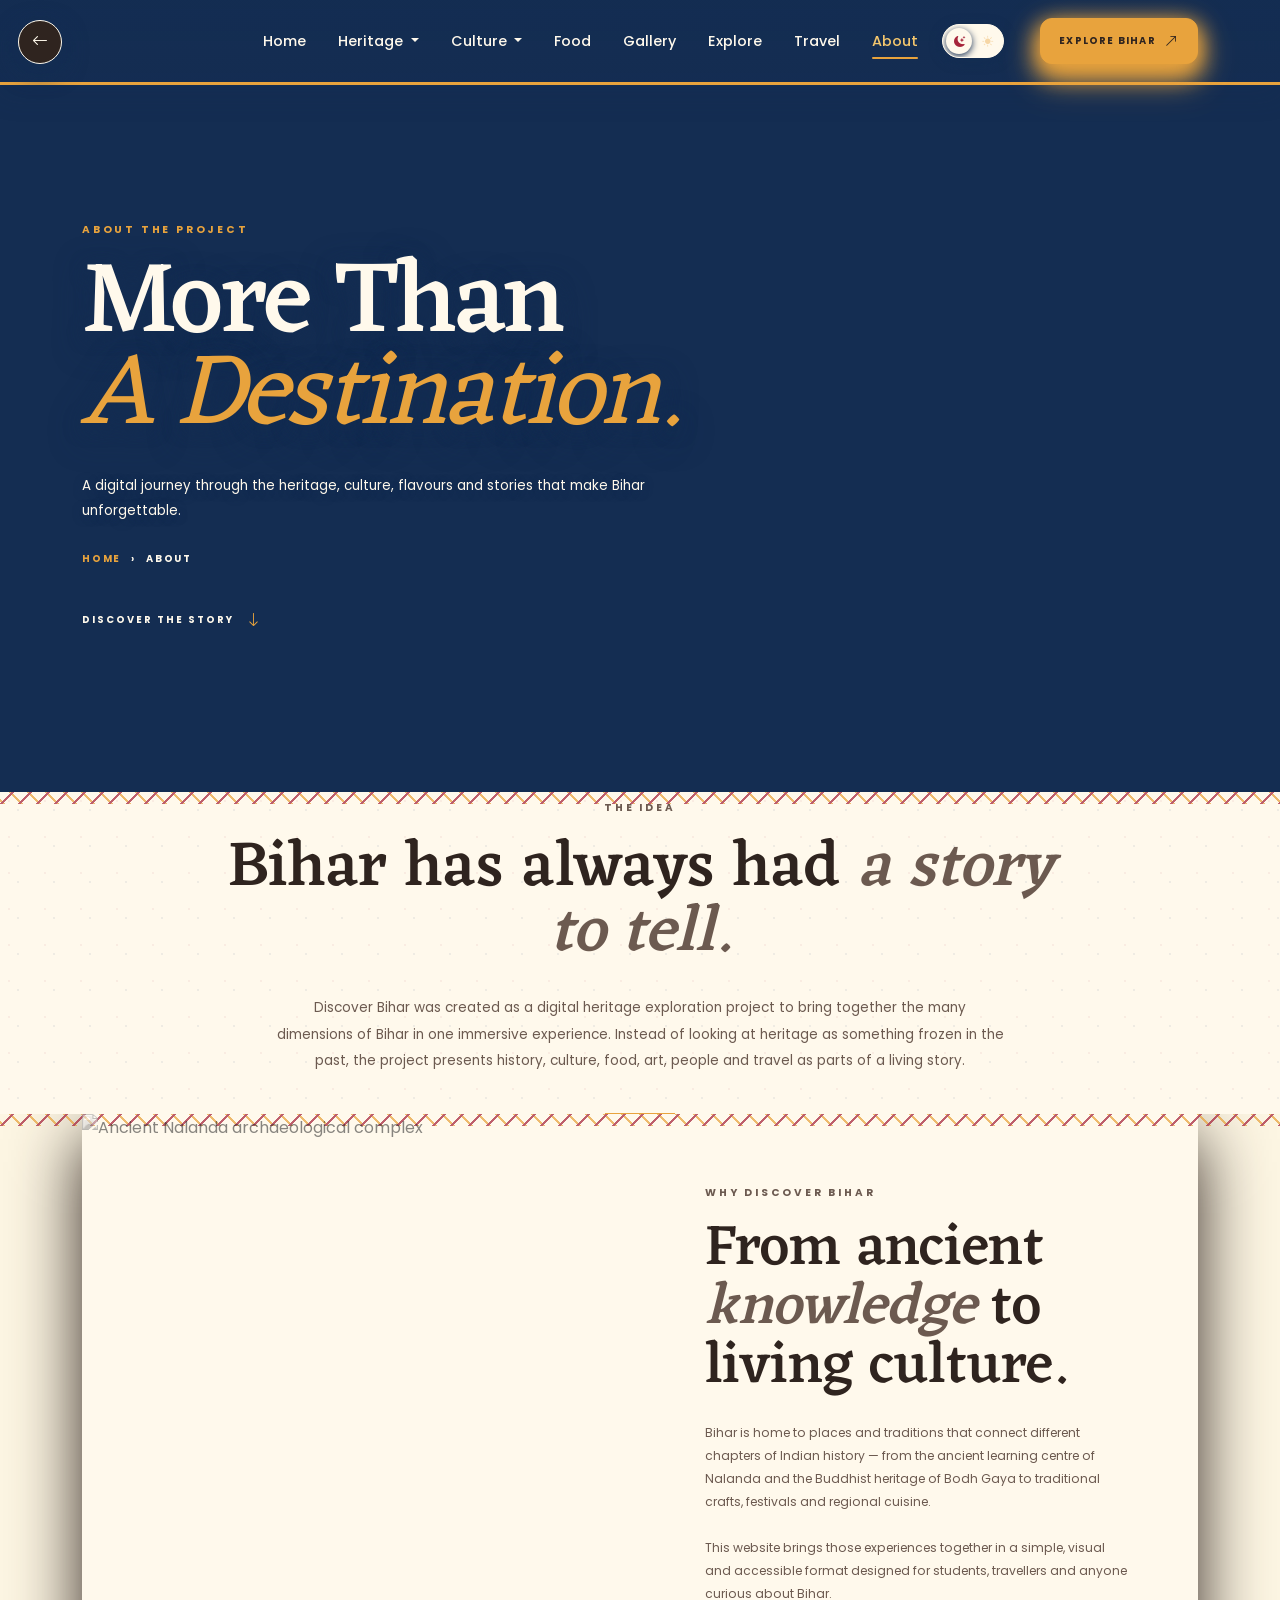
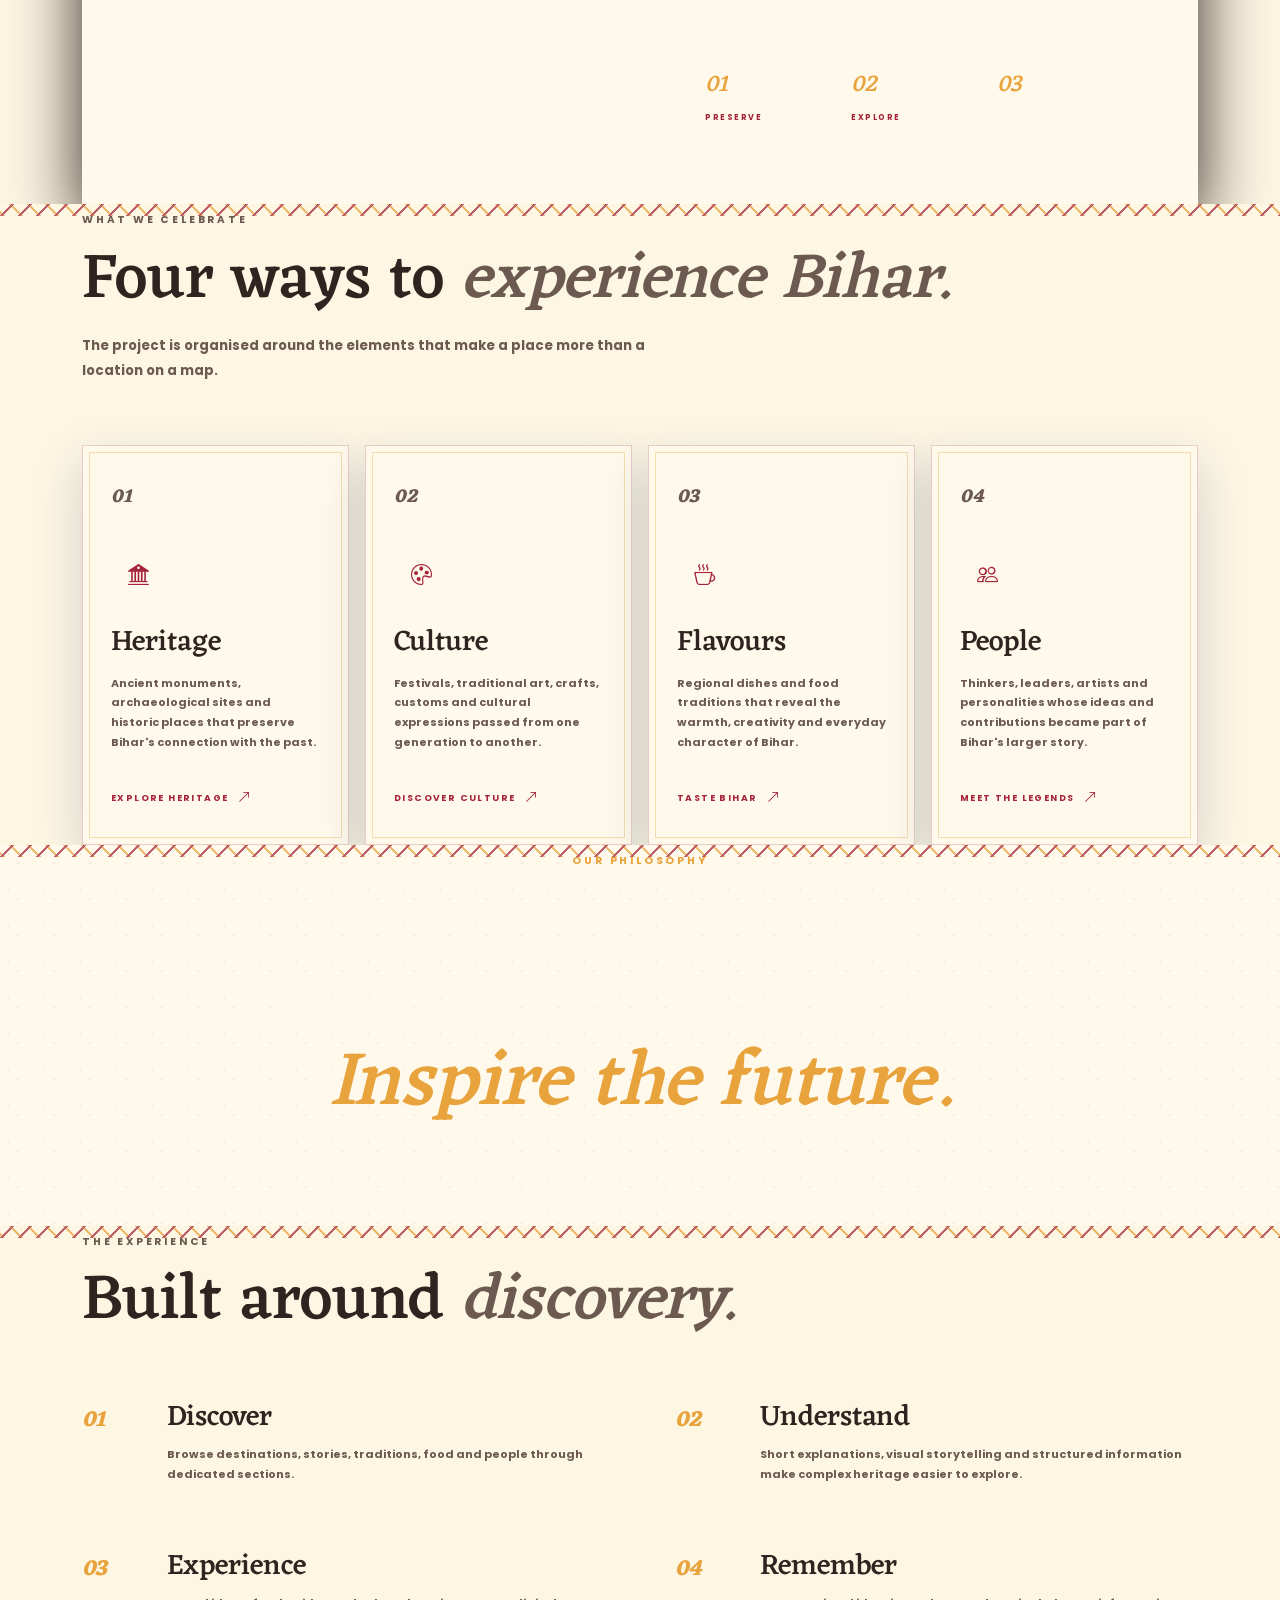
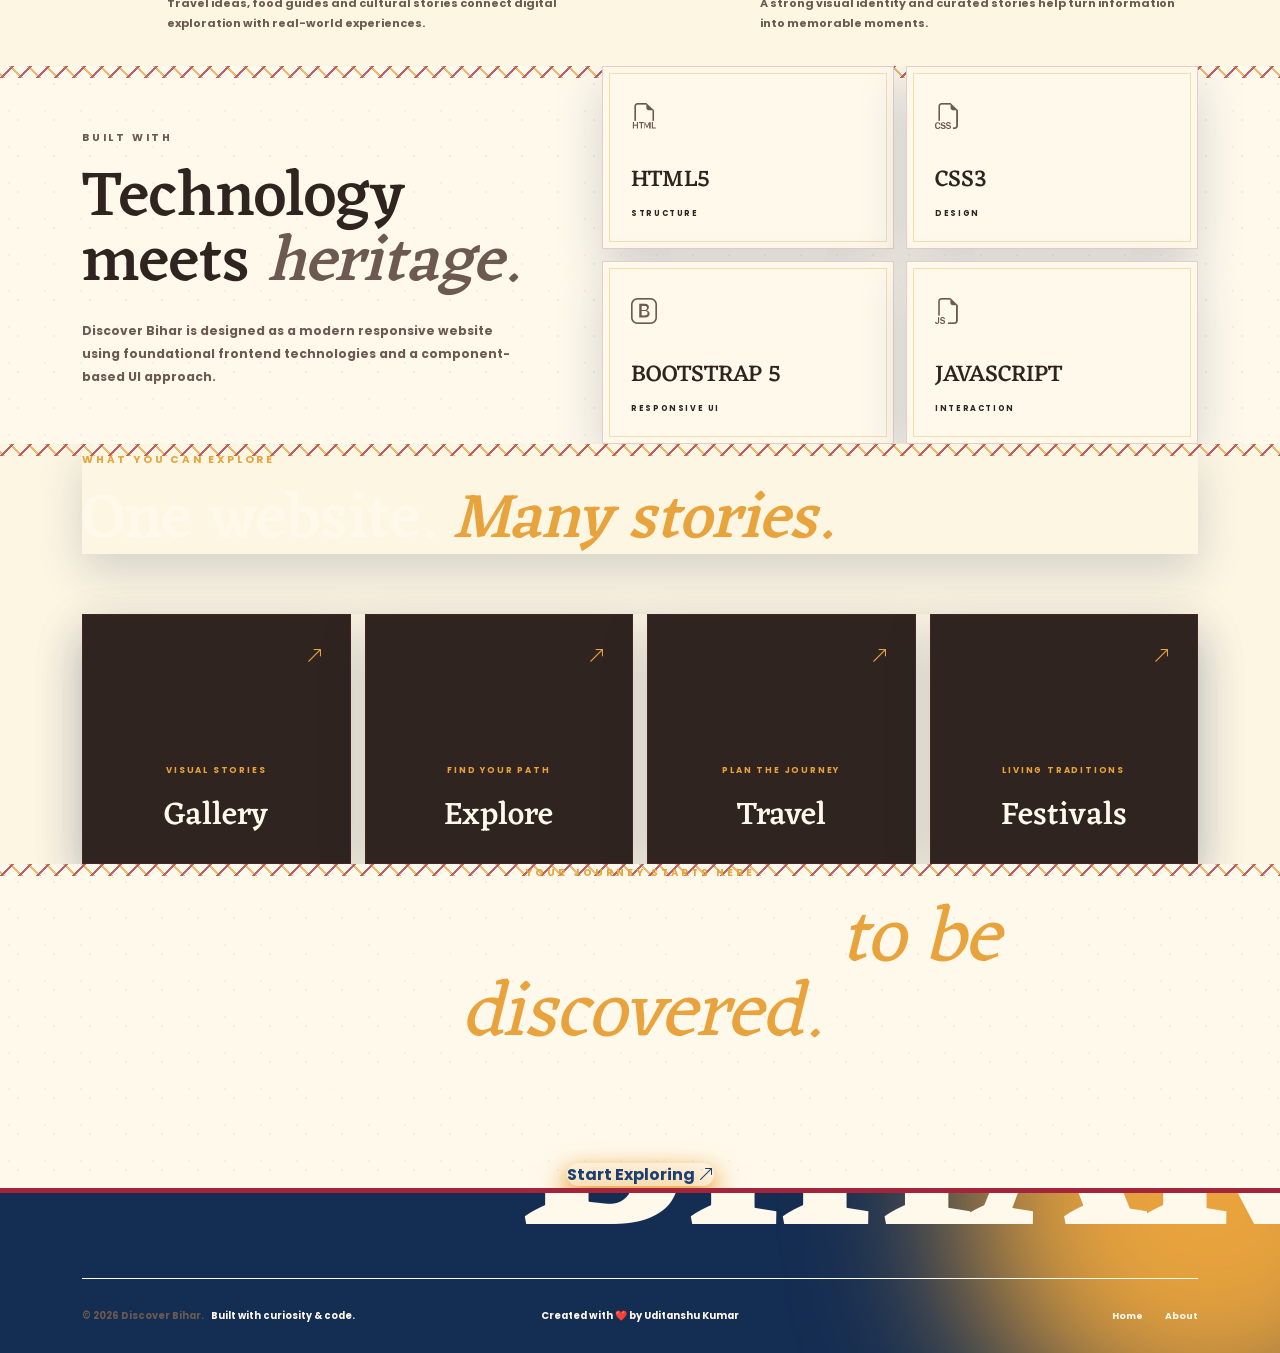
==== commit f8f78950: "fix: section contrast HTML injection [skip ci]" ====
--- a/pages/about.html
+++ b/pages/about.html
@@ -51,6 +51,7 @@
     <link rel="preconnect" href="https://fonts.googleapis.com">
     <link rel="preconnect" href="https://fonts.gstatic.com" crossorigin>
     <link href="https://fonts.googleapis.com/css2?family=Eczar:wght@400;500;600;700&family=Yatra+One&display=swap" rel="stylesheet">
+    <link rel="stylesheet" href="../css/section-contrast.css">
 </head>
 
 
@@ -276,7 +277,7 @@
      HERO
      ========================================================= -->
 
-    <section class="about-hero" id="about-hero">
+    <section class="section-auto" class="about-hero" id="about-hero">
 
 
         <div class="about-hero-image">
@@ -346,7 +347,7 @@
      INTRODUCTION
      ========================================================= -->
 
-    <section class="about-intro-section">
+    <section class="section-auto" class="about-intro-section">
 
         <div class="container">
 
@@ -387,7 +388,7 @@
      PROJECT STORY
      ========================================================= -->
 
-    <section class="about-story-section">
+    <section class="section-auto" class="about-story-section">
 
         <div class="container">
 
@@ -486,7 +487,7 @@
      FOUR PILLARS
      ========================================================= -->
 
-    <section class="about-pillars-section">
+    <section class="section-auto" class="about-pillars-section">
 
         <div class="container">
 
@@ -686,7 +687,7 @@
      PHILOSOPHY
      ========================================================= -->
 
-    <section class="about-philosophy-section">
+    <section class="section-auto" class="about-philosophy-section">
 
         <div class="container">
 
@@ -726,7 +727,7 @@
      PROJECT APPROACH
      ========================================================= -->
 
-    <section class="about-approach-section">
+    <section class="section-auto" class="about-approach-section">
 
         <div class="container">
 
@@ -858,7 +859,7 @@
      TECHNOLOGY
      ========================================================= -->
 
-    <section class="about-technology-section">
+    <section class="section-auto" class="about-technology-section">
 
         <div class="container">
 
@@ -965,7 +966,7 @@
      PROJECT HIGHLIGHTS
      ========================================================= -->
 
-    <section class="about-highlights-section">
+    <section class="section-auto" class="about-highlights-section">
 
         <div class="container">
 
@@ -1063,7 +1064,7 @@
      FINAL CTA
      ========================================================= -->
 
-    <section class="about-final-cta">
+    <section class="section-auto" class="about-final-cta">
 
         <div class="container">
 
@@ -1277,6 +1278,7 @@
         <i class="bi bi-arrow-up"></i>
     </a>
 
+    <script src="../js/section-theme.js"></script>
 </body>
 
 </html>
--- a/css/madhubani-theme.css
+++ b/css/madhubani-theme.css
@@ -1,3 +1,41 @@
+
+/* =========================================================
+   THEME TOKENS — centralized light/dark color system
+   ========================================================= */
+:root {
+    --theme-text-primary: #2F241F;
+    --theme-text-secondary: #6C5A50;
+    --theme-text-on-dark: #FFF9EC;
+    --theme-bg-primary: #FDF6E3;
+    --theme-bg-secondary: #FFF9EC;
+    --theme-bg-dark: #142D52;
+    --theme-border: #D7BFA8;
+    --theme-border-strong: #A6243B;
+    --theme-accent: #A6243B;
+    --theme-accent-2: #E8A33D;
+    --theme-link: #1C3F72;
+    --theme-icon: #A6243B;
+    --theme-shadow: rgba(20,45,82,.18);
+    --theme-overlay: rgba(20,45,82,.78);
+    --theme-white: #FFFDF7;
+    --theme-black: #2F241F;
+}
+[data-theme="dark"],[data-bs-theme="dark"],.dark-mode,.dark,body.dark {
+    --theme-text-primary:#FDF6E3; --theme-text-secondary:#E8D8C8; --theme-text-on-dark:#FFF9EC;
+    --theme-bg-primary:#121820; --theme-bg-secondary:#1C2430; --theme-bg-dark:#0C1624;
+    --theme-border:#44505F; --theme-border-strong:#D46A7E; --theme-accent:#D46A7E;
+    --theme-accent-2:#F0C56B; --theme-link:#8DB7FF; --theme-icon:#F0C56B;
+    --theme-shadow:rgba(0,0,0,.45); --theme-overlay:rgba(0,0,0,.72); --theme-white:#FDF6E3; --theme-black:#FDF6E3;
+}
+@media (prefers-color-scheme: dark) {
+    :root:not([data-theme="light"]) {
+        --theme-text-primary:#FDF6E3; --theme-text-secondary:#E8D8C8; --theme-text-on-dark:#FFF9EC;
+        --theme-bg-primary:#121820; --theme-bg-secondary:#1C2430; --theme-bg-dark:#0C1624;
+        --theme-border:#44505F; --theme-border-strong:#D46A7E; --theme-accent:#D46A7E;
+        --theme-accent-2:#F0C56B; --theme-link:#8DB7FF; --theme-icon:#F0C56B;
+        --theme-shadow:rgba(0,0,0,.45); --theme-overlay:rgba(0,0,0,.72); --theme-white:#FDF6E3; --theme-black:#FDF6E3;
+    }
+}
 
 /* =========================================================
    THEME TOKENS — centralized light/dark color system
@@ -240,3 +278,17 @@
 td { color:var(--theme-text-primary); background-color:var(--theme-bg-primary); }
 [role="tooltip"],.tooltip,.popover,.modal-content,.dropdown-menu { color:var(--theme-text-primary); background-color:var(--theme-bg-secondary); border-color:var(--theme-border); }
 
+/* =========================================================
+   THEME SAFETY — high-risk contrast surfaces
+   ========================================================= */
+html, body { background-color:var(--theme-bg-primary); color:var(--theme-text-primary); }
+input,textarea,select,button { color:var(--theme-text-primary); background-color:var(--theme-bg-secondary); border-color:var(--theme-border); }
+input::placeholder,textarea::placeholder { color:var(--theme-text-secondary); opacity:1; }
+input:disabled,textarea:disabled,select:disabled,button:disabled { color:var(--theme-text-secondary); background-color:var(--theme-bg-secondary); border-color:var(--theme-border); opacity:.78; }
+a { color:var(--theme-link); }
+code,pre,kbd,samp { color:var(--theme-text-primary); background-color:var(--theme-bg-secondary); border-color:var(--theme-border); }
+table,thead,tbody,tr,th,td { border-color:var(--theme-border); }
+th { color:var(--theme-text-primary); background-color:var(--theme-bg-secondary); }
+td { color:var(--theme-text-primary); background-color:var(--theme-bg-primary); }
+[role="tooltip"],.tooltip,.popover,.modal-content,.dropdown-menu { color:var(--theme-text-primary); background-color:var(--theme-bg-secondary); border-color:var(--theme-border); }
+
--- a/css/section-contrast.css
+++ b/css/section-contrast.css
@@ -0,0 +1,34 @@
+:root {
+    --section-muted-light-bg: #6B5A47;
+    --section-accent-light-bg: #7D1A2D;
+    --section-muted-dark-bg: #FFF9EC;
+    --section-accent-dark-bg: #F0C56B;
+}
+:is([data-theme="dark"],[data-bs-theme="dark"],.dark-mode,.dark,body.dark) .section-light { color:var(--section-muted-light-bg)!important; }
+:is([data-theme="dark"],[data-bs-theme="dark"],.dark-mode,.dark,body.dark) .section-light h1,
+:is([data-theme="dark"],[data-bs-theme="dark"],.dark-mode,.dark,body.dark) .section-light h2,
+:is([data-theme="dark"],[data-bs-theme="dark"],.dark-mode,.dark,body.dark) .section-light h3,
+:is([data-theme="dark"],[data-bs-theme="dark"],.dark-mode,.dark,body.dark) .section-light h4,
+:is([data-theme="dark"],[data-bs-theme="dark"],.dark-mode,.dark,body.dark) .section-light h5,
+:is([data-theme="dark"],[data-bs-theme="dark"],.dark-mode,.dark,body.dark) .section-light h6 { color:var(--section-muted-light-bg)!important; opacity:1!important; }
+:is([data-theme="dark"],[data-bs-theme="dark"],.dark-mode,.dark,body.dark) .section-light h1 span,
+:is([data-theme="dark"],[data-bs-theme="dark"],.dark-mode,.dark,body.dark) .section-light h2 span,
+:is([data-theme="dark"],[data-bs-theme="dark"],.dark-mode,.dark,body.dark) .section-light h1 em,
+:is([data-theme="dark"],[data-bs-theme="dark"],.dark-mode,.dark,body.dark) .section-light h2 em,
+:is([data-theme="dark"],[data-bs-theme="dark"],.dark-mode,.dark,body.dark) .section-light .section-label,
+:is([data-theme="dark"],[data-bs-theme="dark"],.dark-mode,.dark,body.dark) .section-light .section-eyebrow,
+:is([data-theme="dark"],[data-bs-theme="dark"],.dark-mode,.dark,body.dark) .section-light [class*="view-link"],
+:is([data-theme="dark"],[data-bs-theme="dark"],.dark-mode,.dark,body.dark) .section-light .view-all-link { color:var(--section-accent-light-bg)!important; }
+:is([data-theme="dark"],[data-bs-theme="dark"],.dark-mode,.dark,body.dark) .section-light p,
+:is([data-theme="dark"],[data-bs-theme="dark"],.dark-mode,.dark,body.dark) .section-light .text-muted,
+:is([data-theme="dark"],[data-bs-theme="dark"],.dark-mode,.dark,body.dark) .section-light .section-subtitle,
+:is([data-theme="dark"],[data-bs-theme="dark"],.dark-mode,.dark,body.dark) .section-light .philosophy-text,
+:is([data-theme="dark"],[data-bs-theme="dark"],.dark-mode,.dark,body.dark) .section-light .philosophy-text p,
+:is([data-theme="dark"],[data-bs-theme="dark"],.dark-mode,.dark,body.dark) .section-light .about-project-lead { color:var(--section-muted-light-bg)!important; opacity:1!important; }
+:is([data-theme="dark"],[data-bs-theme="dark"],.dark-mode,.dark,body.dark) .section-light .philosophy-content h3,
+:is([data-theme="dark"],[data-bs-theme="dark"],.dark-mode,.dark,body.dark) .section-light .philosophy-content h3 em { color:var(--theme-text-primary)!important; opacity:1!important; }
+.section-dark .hero-scroll,.section-dark .history-hero-scroll,.section-dark .about-hero-scroll { color:var(--section-muted-dark-bg)!important; }
+.section-dark .hero-scroll i,.section-dark .history-hero-scroll i,.section-dark .about-hero-scroll i { color:var(--section-accent-dark-bg)!important; }
+:is([data-theme="dark"],[data-bs-theme="dark"],.dark-mode,.dark,body.dark) .section-light .hero-scroll,
+:is([data-theme="dark"],[data-bs-theme="dark"],.dark-mode,.dark,body.dark) .section-light .history-hero-scroll,
+:is([data-theme="dark"],[data-bs-theme="dark"],.dark-mode,.dark,body.dark) .section-light .about-hero-scroll { color:var(--section-accent-light-bg)!important; }
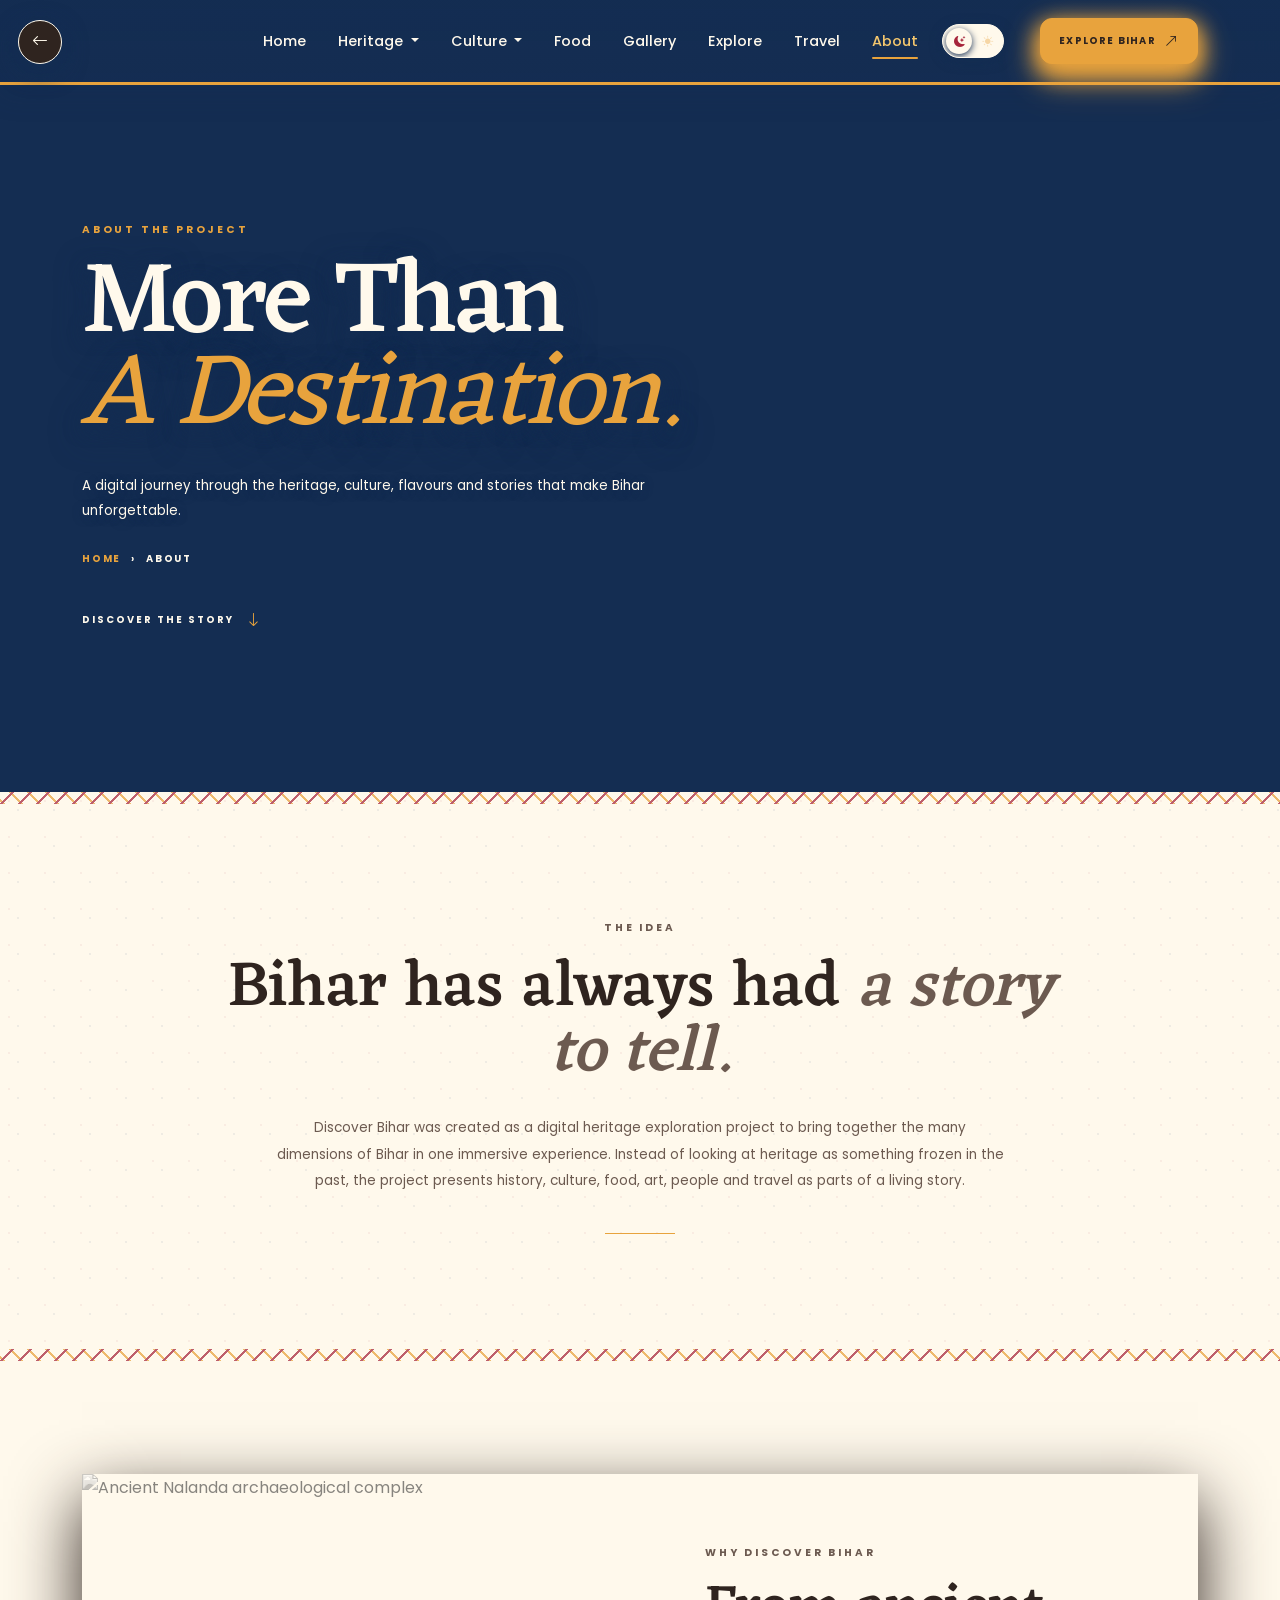
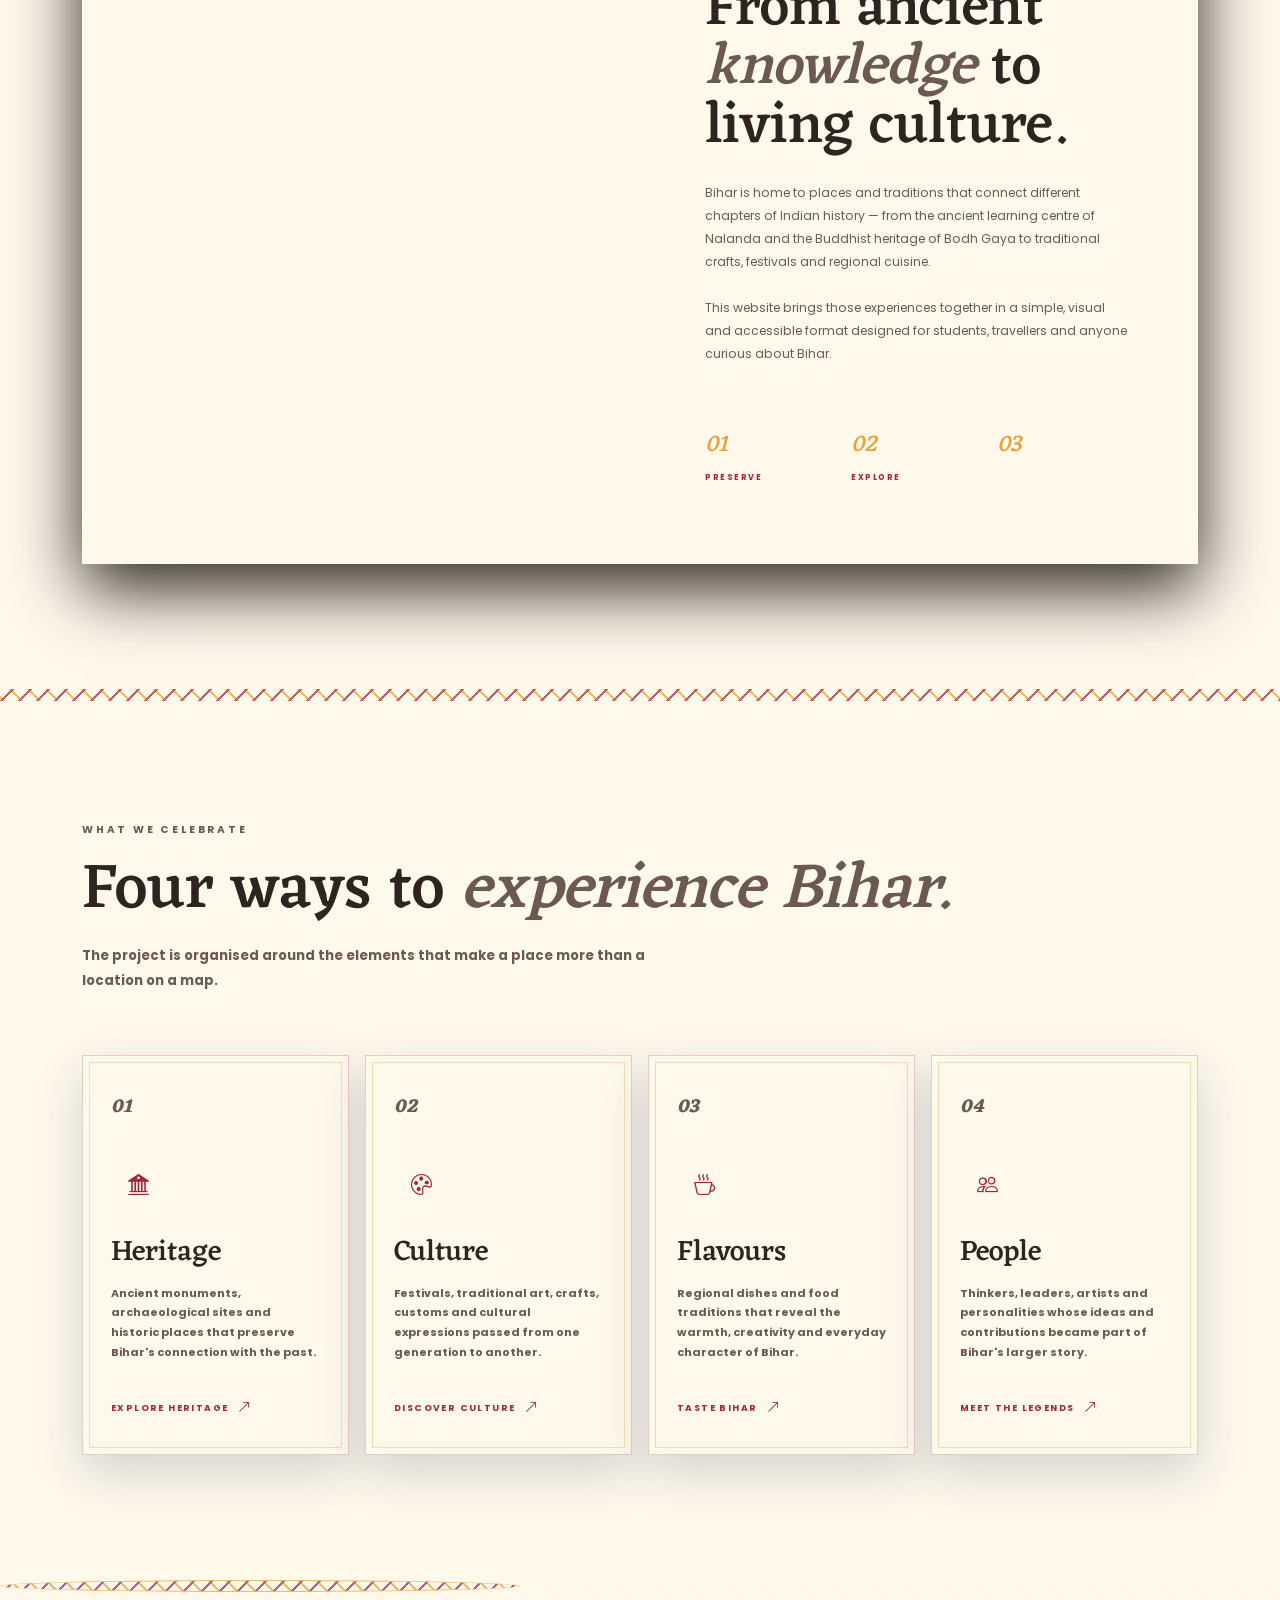
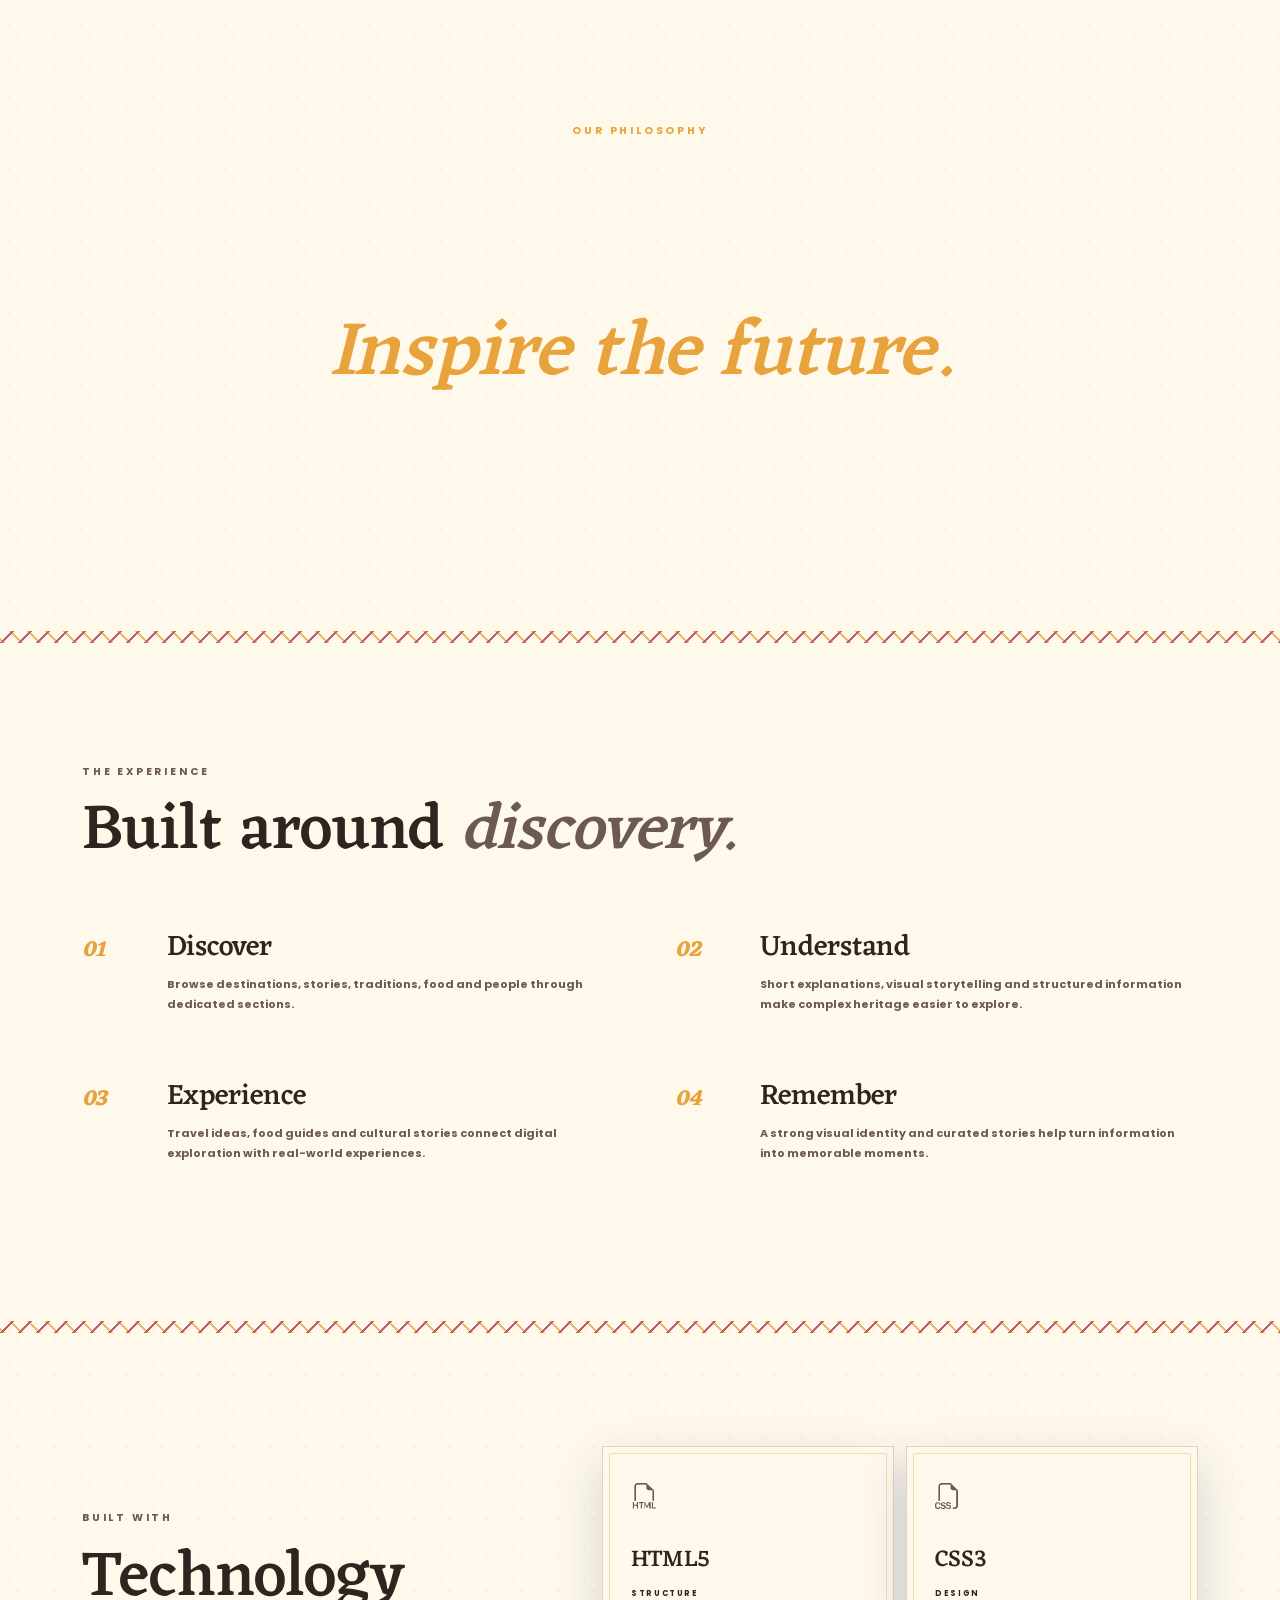
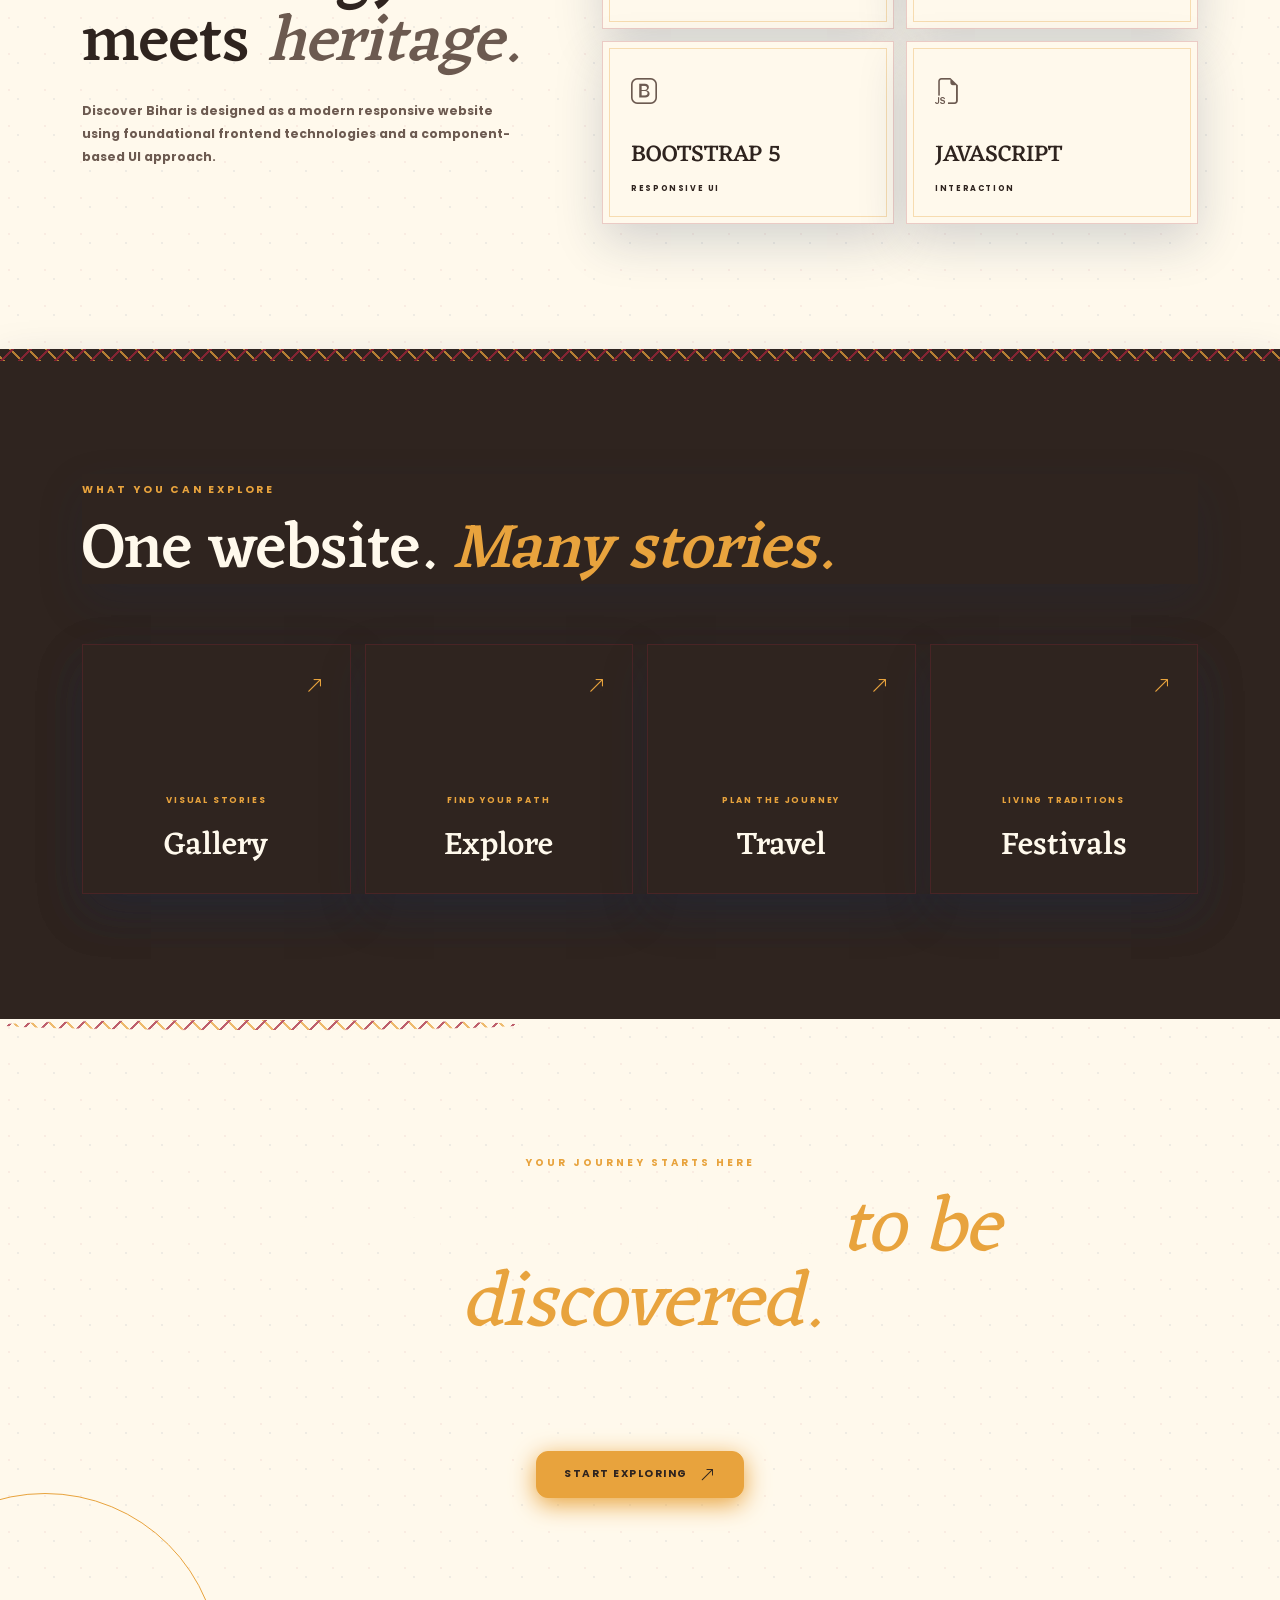
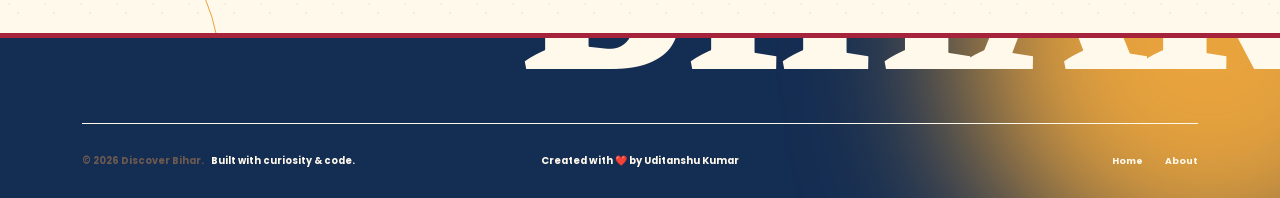
==== commit 94f8869a: "fix: centralize light dark theme colors and audit contrast [skip ci]" ====
--- a/pages/about.html
+++ b/pages/about.html
@@ -51,7 +51,6 @@
     <link rel="preconnect" href="https://fonts.googleapis.com">
     <link rel="preconnect" href="https://fonts.gstatic.com" crossorigin>
     <link href="https://fonts.googleapis.com/css2?family=Eczar:wght@400;500;600;700&family=Yatra+One&display=swap" rel="stylesheet">
-    <link rel="stylesheet" href="../css/section-contrast.css">
 </head>
 
 
@@ -277,7 +276,7 @@
      HERO
      ========================================================= -->
 
-    <section class="section-auto" class="about-hero" id="about-hero">
+    <section class="about-hero" id="about-hero">
 
 
         <div class="about-hero-image">
@@ -347,7 +346,7 @@
      INTRODUCTION
      ========================================================= -->
 
-    <section class="section-auto" class="about-intro-section">
+    <section class="about-intro-section">
 
         <div class="container">
 
@@ -388,7 +387,7 @@
      PROJECT STORY
      ========================================================= -->
 
-    <section class="section-auto" class="about-story-section">
+    <section class="about-story-section">
 
         <div class="container">
 
@@ -487,7 +486,7 @@
      FOUR PILLARS
      ========================================================= -->
 
-    <section class="section-auto" class="about-pillars-section">
+    <section class="about-pillars-section">
 
         <div class="container">
 
@@ -687,7 +686,7 @@
      PHILOSOPHY
      ========================================================= -->
 
-    <section class="section-auto" class="about-philosophy-section">
+    <section class="about-philosophy-section">
 
         <div class="container">
 
@@ -727,7 +726,7 @@
      PROJECT APPROACH
      ========================================================= -->
 
-    <section class="section-auto" class="about-approach-section">
+    <section class="about-approach-section">
 
         <div class="container">
 
@@ -859,7 +858,7 @@
      TECHNOLOGY
      ========================================================= -->
 
-    <section class="section-auto" class="about-technology-section">
+    <section class="about-technology-section">
 
         <div class="container">
 
@@ -966,7 +965,7 @@
      PROJECT HIGHLIGHTS
      ========================================================= -->
 
-    <section class="section-auto" class="about-highlights-section">
+    <section class="about-highlights-section">
 
         <div class="container">
 
@@ -1064,7 +1063,7 @@
      FINAL CTA
      ========================================================= -->
 
-    <section class="section-auto" class="about-final-cta">
+    <section class="about-final-cta">
 
         <div class="container">
 
@@ -1278,7 +1277,6 @@
         <i class="bi bi-arrow-up"></i>
     </a>
 
-    <script src="../js/section-theme.js"></script>
 </body>
 
 </html>
--- a/css/madhubani-theme.css
+++ b/css/madhubani-theme.css
@@ -1,3 +1,41 @@
+
+/* =========================================================
+   THEME TOKENS — centralized light/dark color system
+   ========================================================= */
+:root {
+    --theme-text-primary: #2F241F;
+    --theme-text-secondary: #6C5A50;
+    --theme-text-on-dark: #FFF9EC;
+    --theme-bg-primary: #FDF6E3;
+    --theme-bg-secondary: #FFF9EC;
+    --theme-bg-dark: #142D52;
+    --theme-border: #D7BFA8;
+    --theme-border-strong: #A6243B;
+    --theme-accent: #A6243B;
+    --theme-accent-2: #E8A33D;
+    --theme-link: #1C3F72;
+    --theme-icon: #A6243B;
+    --theme-shadow: rgba(20,45,82,.18);
+    --theme-overlay: rgba(20,45,82,.78);
+    --theme-white: #FFFDF7;
+    --theme-black: #2F241F;
+}
+[data-theme="dark"],[data-bs-theme="dark"],.dark-mode,.dark,body.dark {
+    --theme-text-primary:#FDF6E3; --theme-text-secondary:#E8D8C8; --theme-text-on-dark:#FFF9EC;
+    --theme-bg-primary:#121820; --theme-bg-secondary:#1C2430; --theme-bg-dark:#0C1624;
+    --theme-border:#44505F; --theme-border-strong:#D46A7E; --theme-accent:#D46A7E;
+    --theme-accent-2:#F0C56B; --theme-link:#8DB7FF; --theme-icon:#F0C56B;
+    --theme-shadow:rgba(0,0,0,.45); --theme-overlay:rgba(0,0,0,.72); --theme-white:#FDF6E3; --theme-black:#FDF6E3;
+}
+@media (prefers-color-scheme: dark) {
+    :root:not([data-theme="light"]) {
+        --theme-text-primary:#FDF6E3; --theme-text-secondary:#E8D8C8; --theme-text-on-dark:#FFF9EC;
+        --theme-bg-primary:#121820; --theme-bg-secondary:#1C2430; --theme-bg-dark:#0C1624;
+        --theme-border:#44505F; --theme-border-strong:#D46A7E; --theme-accent:#D46A7E;
+        --theme-accent-2:#F0C56B; --theme-link:#8DB7FF; --theme-icon:#F0C56B;
+        --theme-shadow:rgba(0,0,0,.45); --theme-overlay:rgba(0,0,0,.72); --theme-white:#FDF6E3; --theme-black:#FDF6E3;
+    }
+}
 
 /* =========================================================
    THEME TOKENS — centralized light/dark color system
@@ -292,3 +330,17 @@
 td { color:var(--theme-text-primary); background-color:var(--theme-bg-primary); }
 [role="tooltip"],.tooltip,.popover,.modal-content,.dropdown-menu { color:var(--theme-text-primary); background-color:var(--theme-bg-secondary); border-color:var(--theme-border); }
 
+/* =========================================================
+   THEME SAFETY — high-risk contrast surfaces
+   ========================================================= */
+html, body { background-color:var(--theme-bg-primary); color:var(--theme-text-primary); }
+input,textarea,select,button { color:var(--theme-text-primary); background-color:var(--theme-bg-secondary); border-color:var(--theme-border); }
+input::placeholder,textarea::placeholder { color:var(--theme-text-secondary); opacity:1; }
+input:disabled,textarea:disabled,select:disabled,button:disabled { color:var(--theme-text-secondary); background-color:var(--theme-bg-secondary); border-color:var(--theme-border); opacity:.78; }
+a { color:var(--theme-link); }
+code,pre,kbd,samp { color:var(--theme-text-primary); background-color:var(--theme-bg-secondary); border-color:var(--theme-border); }
+table,thead,tbody,tr,th,td { border-color:var(--theme-border); }
+th { color:var(--theme-text-primary); background-color:var(--theme-bg-secondary); }
+td { color:var(--theme-text-primary); background-color:var(--theme-bg-primary); }
+[role="tooltip"],.tooltip,.popover,.modal-content,.dropdown-menu { color:var(--theme-text-primary); background-color:var(--theme-bg-secondary); border-color:var(--theme-border); }
+
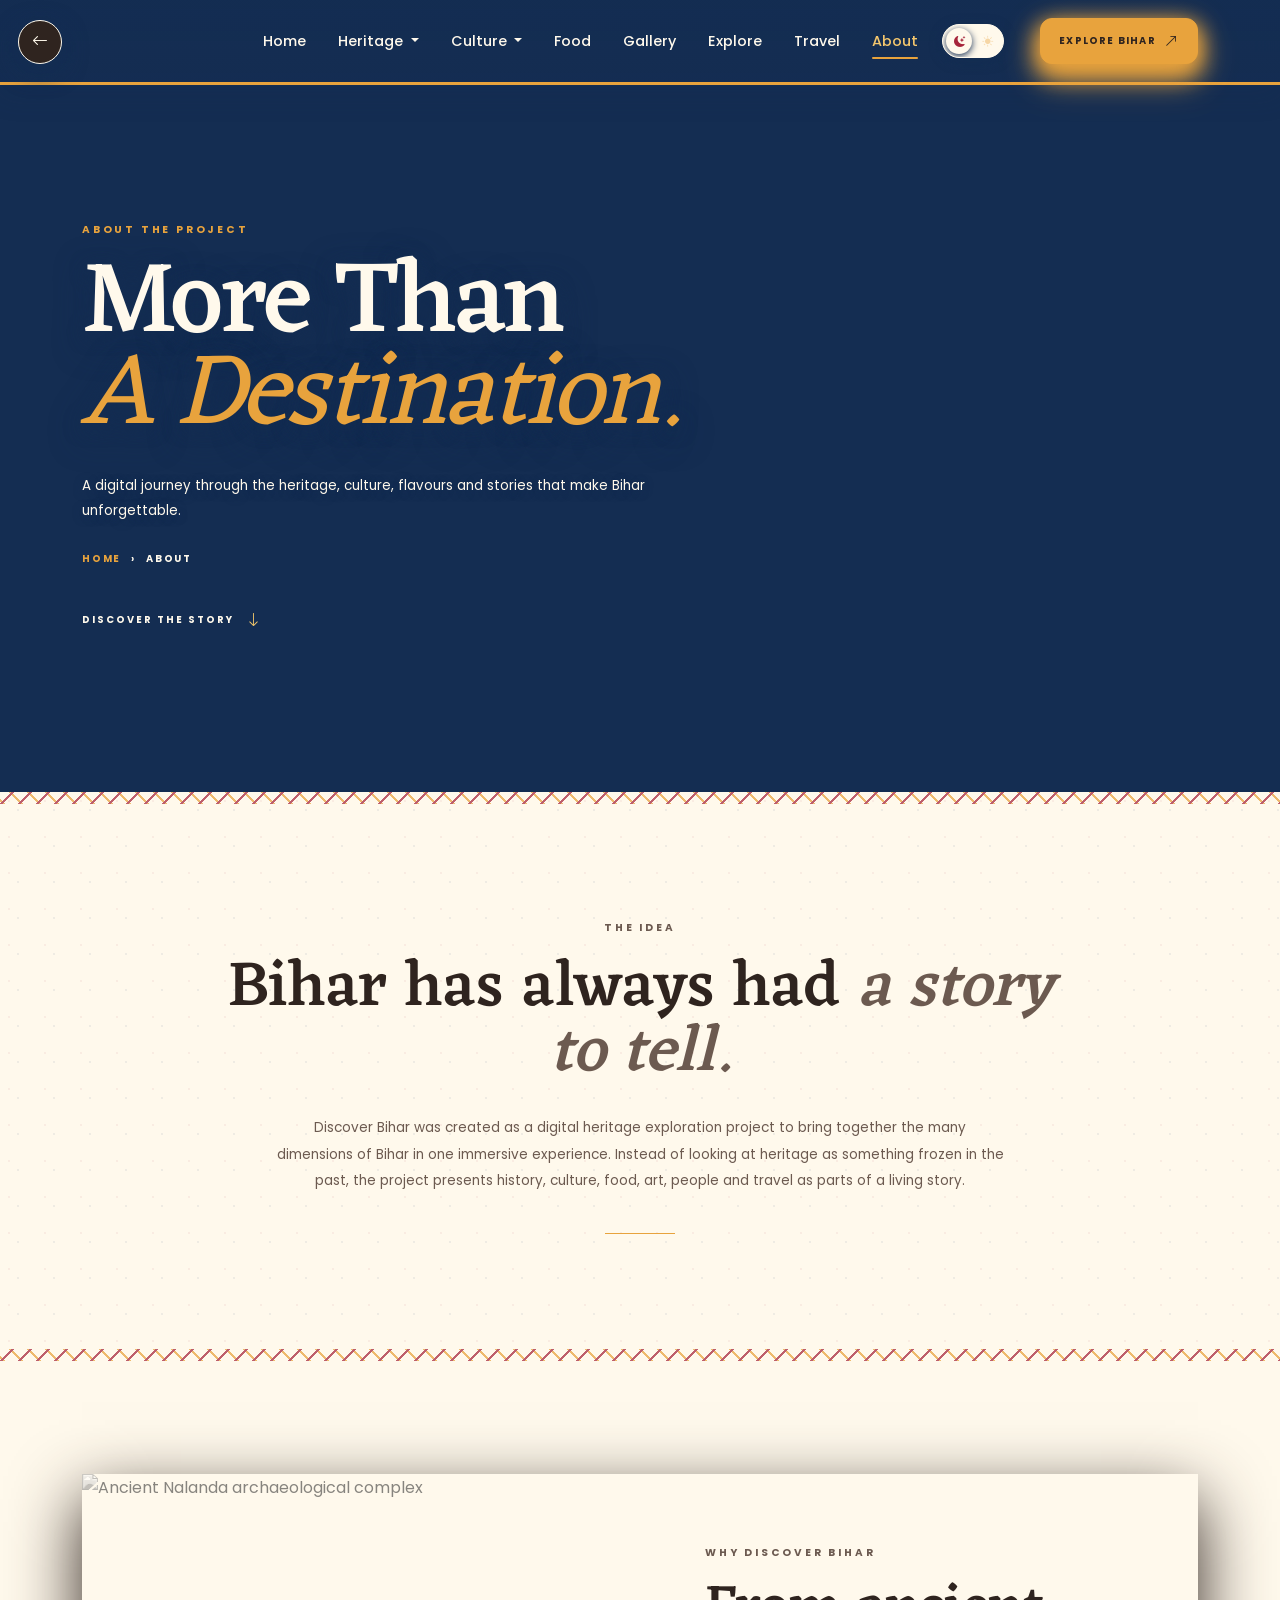
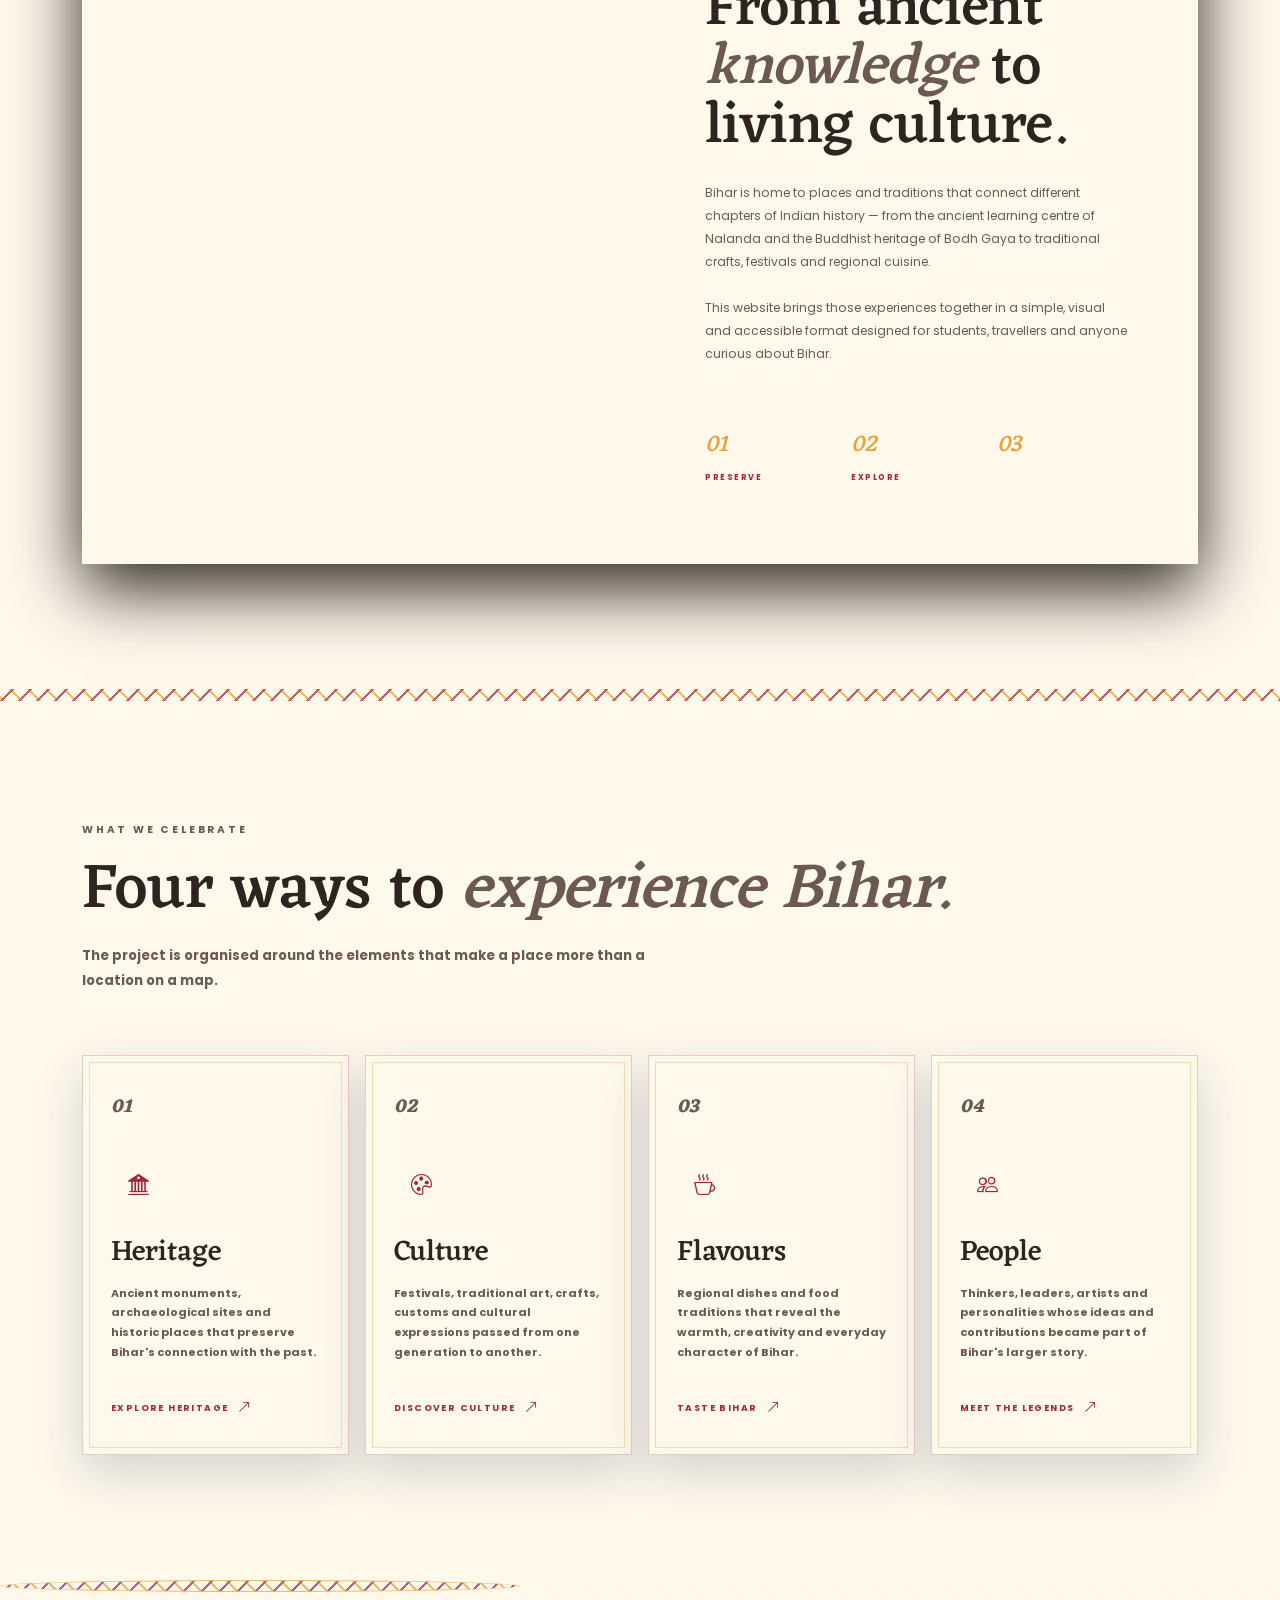
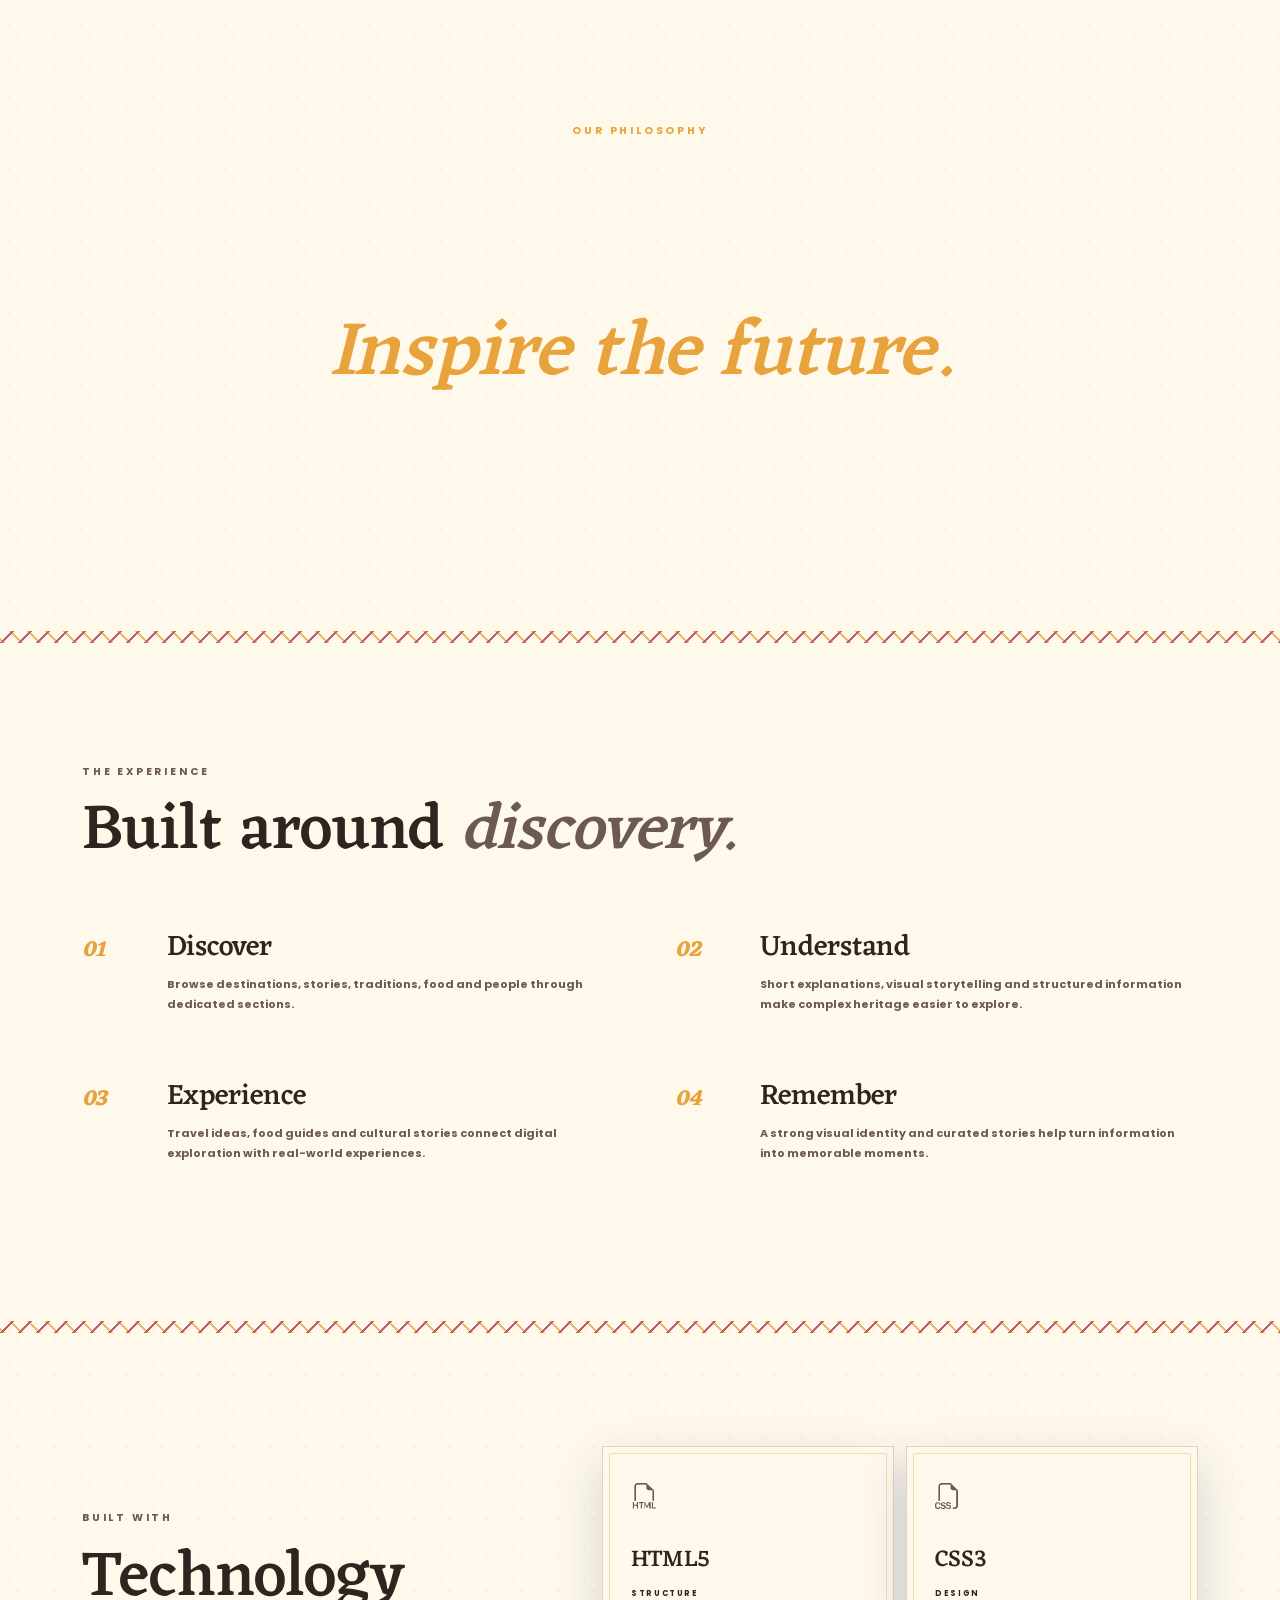
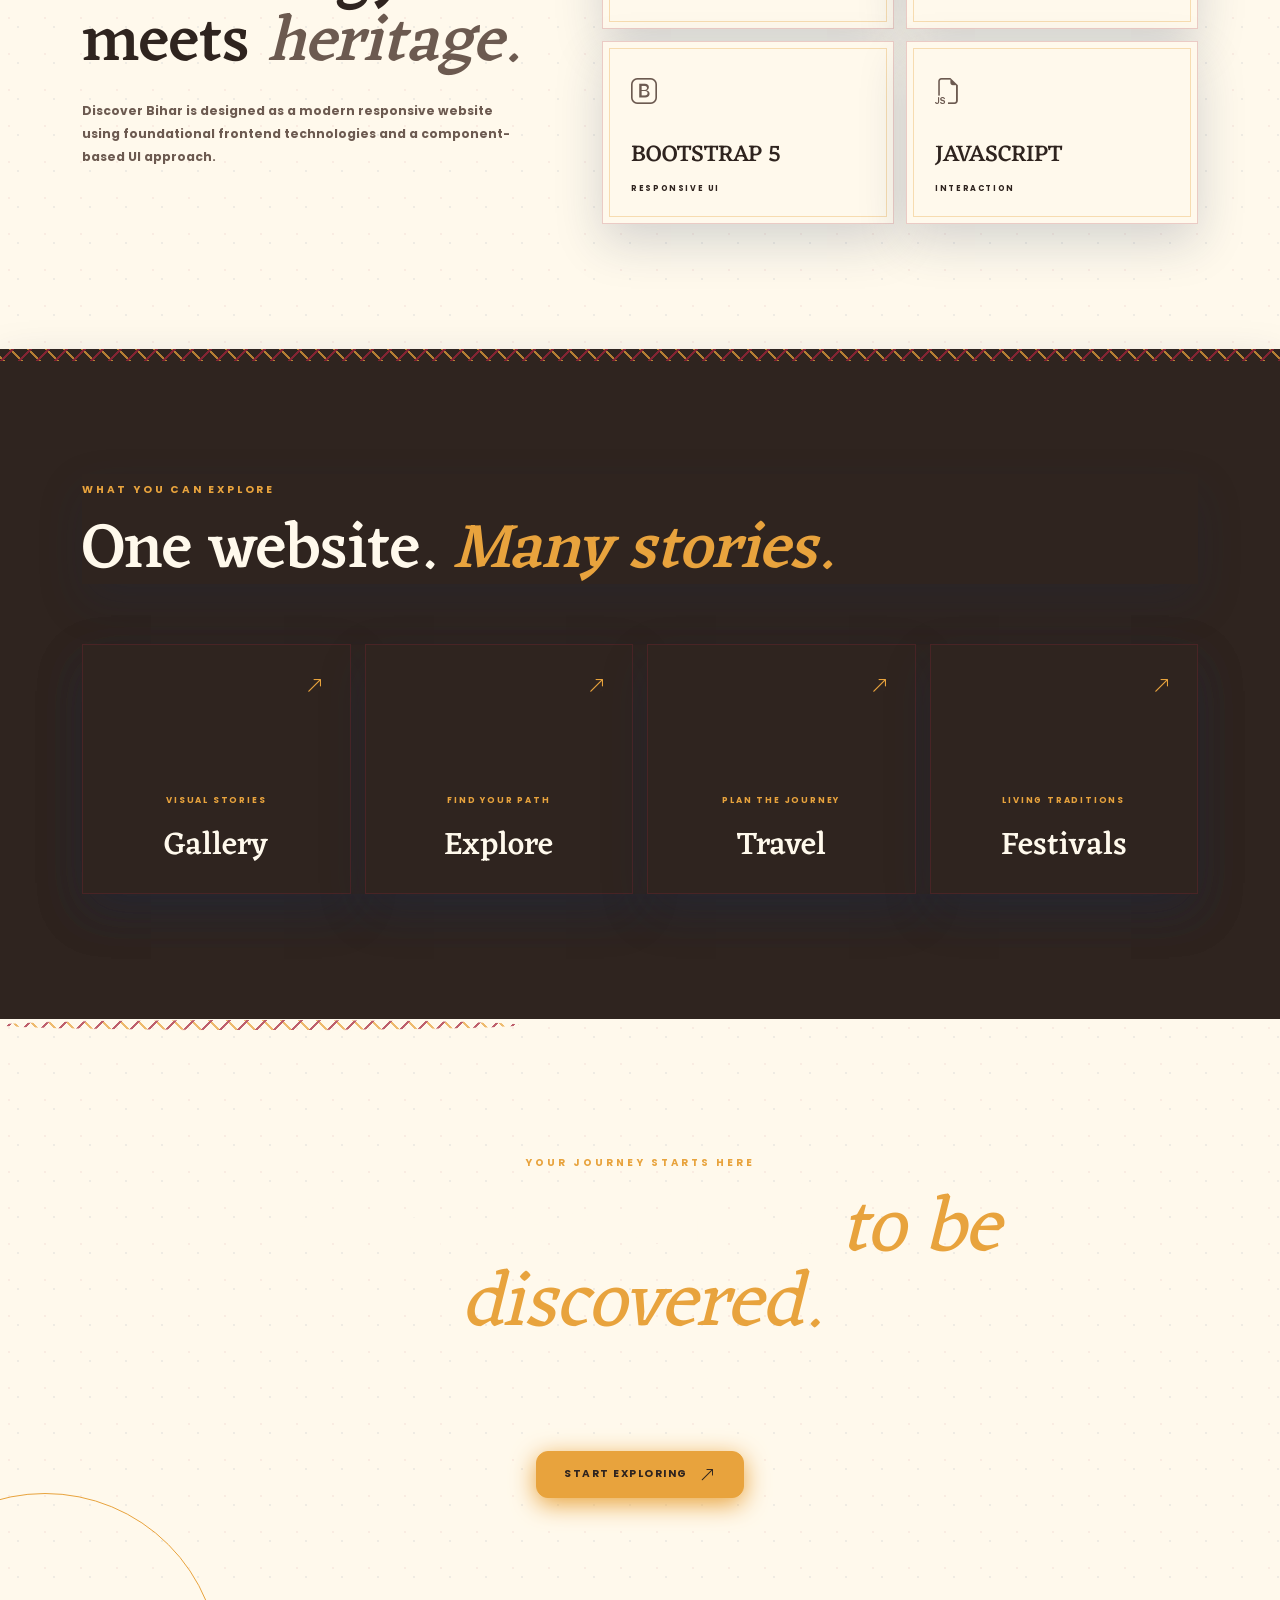
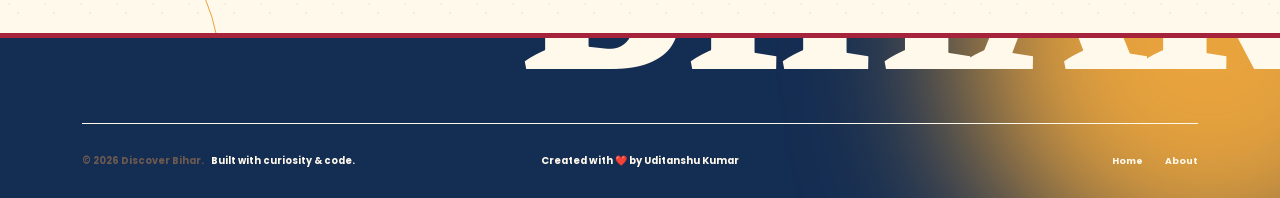
==== commit c8e77422: "fix: section contrast HTML injection [skip ci]" ====
--- a/pages/about.html
+++ b/pages/about.html
@@ -51,6 +51,7 @@
     <link rel="preconnect" href="https://fonts.googleapis.com">
     <link rel="preconnect" href="https://fonts.gstatic.com" crossorigin>
     <link href="https://fonts.googleapis.com/css2?family=Eczar:wght@400;500;600;700&family=Yatra+One&display=swap" rel="stylesheet">
+    <link rel="stylesheet" href="../css/section-contrast.css">
 </head>
 
 
@@ -276,7 +277,7 @@
      HERO
      ========================================================= -->
 
-    <section class="about-hero" id="about-hero">
+    <section class="section-auto about-hero" id="about-hero">
 
 
         <div class="about-hero-image">
@@ -346,7 +347,7 @@
      INTRODUCTION
      ========================================================= -->
 
-    <section class="about-intro-section">
+    <section class="section-auto about-intro-section">
 
         <div class="container">
 
@@ -387,7 +388,7 @@
      PROJECT STORY
      ========================================================= -->
 
-    <section class="about-story-section">
+    <section class="section-auto about-story-section">
 
         <div class="container">
 
@@ -486,7 +487,7 @@
      FOUR PILLARS
      ========================================================= -->
 
-    <section class="about-pillars-section">
+    <section class="section-auto about-pillars-section">
 
         <div class="container">
 
@@ -686,7 +687,7 @@
      PHILOSOPHY
      ========================================================= -->
 
-    <section class="about-philosophy-section">
+    <section class="section-auto about-philosophy-section">
 
         <div class="container">
 
@@ -726,7 +727,7 @@
      PROJECT APPROACH
      ========================================================= -->
 
-    <section class="about-approach-section">
+    <section class="section-auto about-approach-section">
 
         <div class="container">
 
@@ -858,7 +859,7 @@
      TECHNOLOGY
      ========================================================= -->
 
-    <section class="about-technology-section">
+    <section class="section-auto about-technology-section">
 
         <div class="container">
 
@@ -965,7 +966,7 @@
      PROJECT HIGHLIGHTS
      ========================================================= -->
 
-    <section class="about-highlights-section">
+    <section class="section-auto about-highlights-section">
 
         <div class="container">
 
@@ -1063,7 +1064,7 @@
      FINAL CTA
      ========================================================= -->
 
-    <section class="about-final-cta">
+    <section class="section-auto about-final-cta">
 
         <div class="container">
 
@@ -1277,6 +1278,7 @@
         <i class="bi bi-arrow-up"></i>
     </a>
 
+    <script src="../js/section-theme.js"></script>
 </body>
 
 </html>
--- a/css/section-contrast.css
+++ b/css/section-contrast.css
@@ -0,0 +1,34 @@
+:root {
+    --section-muted-light-bg: #6B5A47;
+    --section-accent-light-bg: #7D1A2D;
+    --section-muted-dark-bg: #FFF9EC;
+    --section-accent-dark-bg: #F0C56B;
+}
+:is([data-theme="dark"],[data-bs-theme="dark"],.dark-mode,.dark,body.dark) .section-light { color:var(--section-muted-light-bg)!important; }
+:is([data-theme="dark"],[data-bs-theme="dark"],.dark-mode,.dark,body.dark) .section-light h1,
+:is([data-theme="dark"],[data-bs-theme="dark"],.dark-mode,.dark,body.dark) .section-light h2,
+:is([data-theme="dark"],[data-bs-theme="dark"],.dark-mode,.dark,body.dark) .section-light h3,
+:is([data-theme="dark"],[data-bs-theme="dark"],.dark-mode,.dark,body.dark) .section-light h4,
+:is([data-theme="dark"],[data-bs-theme="dark"],.dark-mode,.dark,body.dark) .section-light h5,
+:is([data-theme="dark"],[data-bs-theme="dark"],.dark-mode,.dark,body.dark) .section-light h6 { color:var(--section-muted-light-bg)!important; opacity:1!important; }
+:is([data-theme="dark"],[data-bs-theme="dark"],.dark-mode,.dark,body.dark) .section-light h1 span,
+:is([data-theme="dark"],[data-bs-theme="dark"],.dark-mode,.dark,body.dark) .section-light h2 span,
+:is([data-theme="dark"],[data-bs-theme="dark"],.dark-mode,.dark,body.dark) .section-light h1 em,
+:is([data-theme="dark"],[data-bs-theme="dark"],.dark-mode,.dark,body.dark) .section-light h2 em,
+:is([data-theme="dark"],[data-bs-theme="dark"],.dark-mode,.dark,body.dark) .section-light .section-label,
+:is([data-theme="dark"],[data-bs-theme="dark"],.dark-mode,.dark,body.dark) .section-light .section-eyebrow,
+:is([data-theme="dark"],[data-bs-theme="dark"],.dark-mode,.dark,body.dark) .section-light [class*="view-link"],
+:is([data-theme="dark"],[data-bs-theme="dark"],.dark-mode,.dark,body.dark) .section-light .view-all-link { color:var(--section-accent-light-bg)!important; }
+:is([data-theme="dark"],[data-bs-theme="dark"],.dark-mode,.dark,body.dark) .section-light p,
+:is([data-theme="dark"],[data-bs-theme="dark"],.dark-mode,.dark,body.dark) .section-light .text-muted,
+:is([data-theme="dark"],[data-bs-theme="dark"],.dark-mode,.dark,body.dark) .section-light .section-subtitle,
+:is([data-theme="dark"],[data-bs-theme="dark"],.dark-mode,.dark,body.dark) .section-light .philosophy-text,
+:is([data-theme="dark"],[data-bs-theme="dark"],.dark-mode,.dark,body.dark) .section-light .philosophy-text p,
+:is([data-theme="dark"],[data-bs-theme="dark"],.dark-mode,.dark,body.dark) .section-light .about-project-lead { color:var(--section-muted-light-bg)!important; opacity:1!important; }
+:is([data-theme="dark"],[data-bs-theme="dark"],.dark-mode,.dark,body.dark) .section-light .philosophy-content h3,
+:is([data-theme="dark"],[data-bs-theme="dark"],.dark-mode,.dark,body.dark) .section-light .philosophy-content h3 em { color:var(--theme-text-primary)!important; opacity:1!important; }
+.section-dark .hero-scroll,.section-dark .history-hero-scroll,.section-dark .about-hero-scroll { color:var(--section-muted-dark-bg)!important; }
+.section-dark .hero-scroll i,.section-dark .history-hero-scroll i,.section-dark .about-hero-scroll i { color:var(--section-accent-dark-bg)!important; }
+:is([data-theme="dark"],[data-bs-theme="dark"],.dark-mode,.dark,body.dark) .section-light .hero-scroll,
+:is([data-theme="dark"],[data-bs-theme="dark"],.dark-mode,.dark,body.dark) .section-light .history-hero-scroll,
+:is([data-theme="dark"],[data-bs-theme="dark"],.dark-mode,.dark,body.dark) .section-light .about-hero-scroll { color:var(--section-accent-light-bg)!important; }
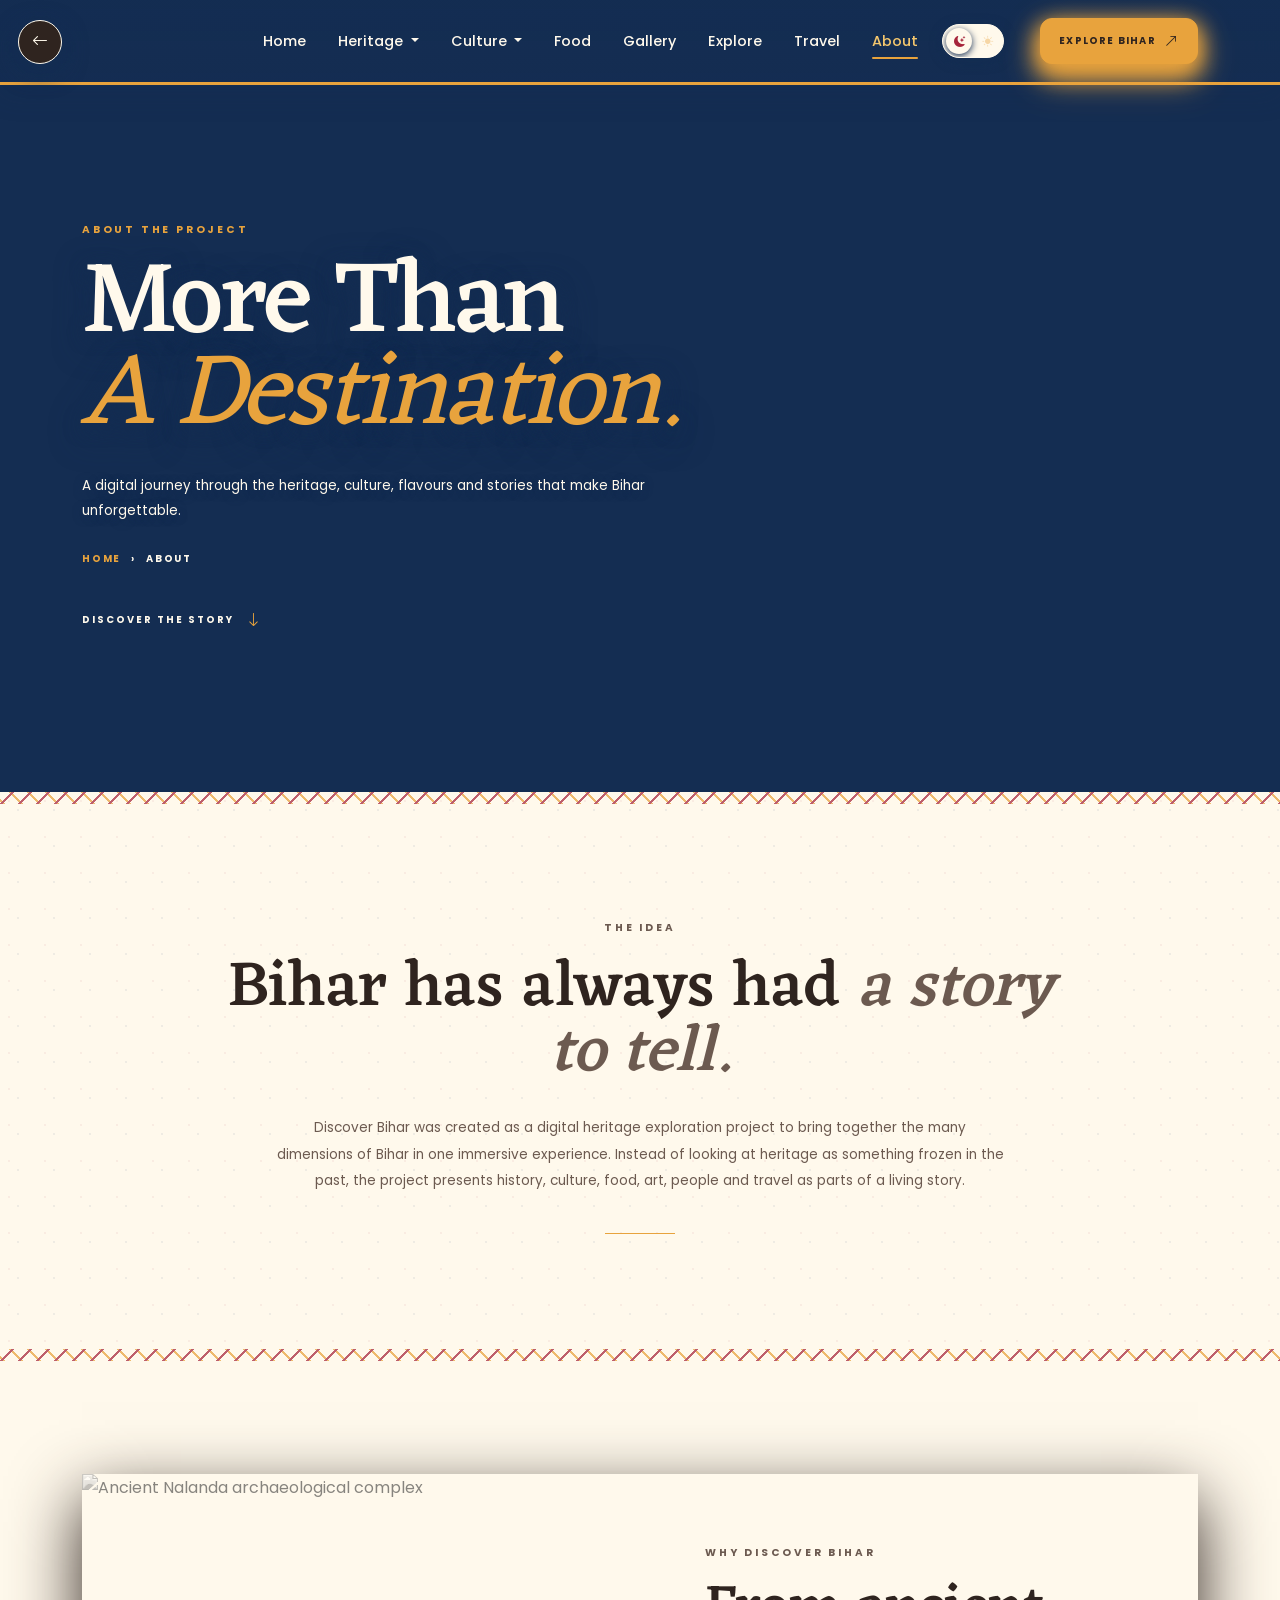
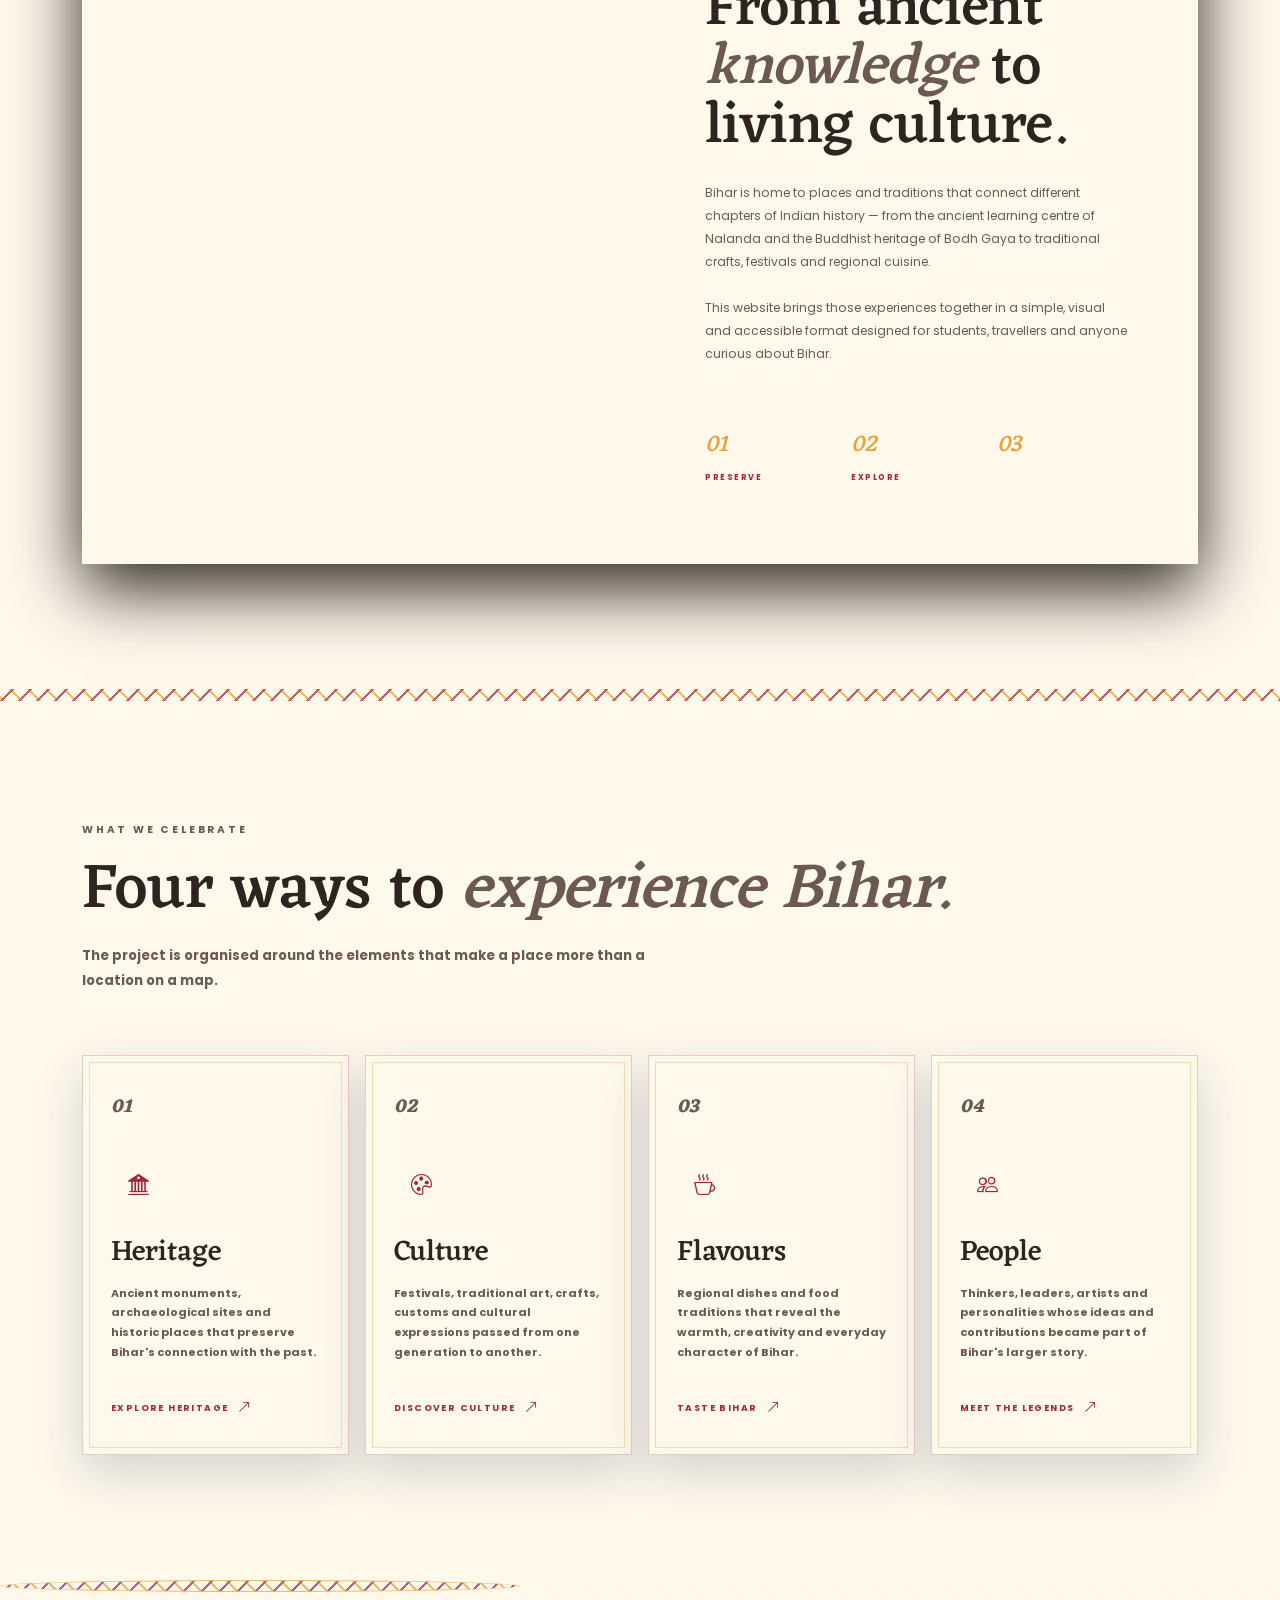
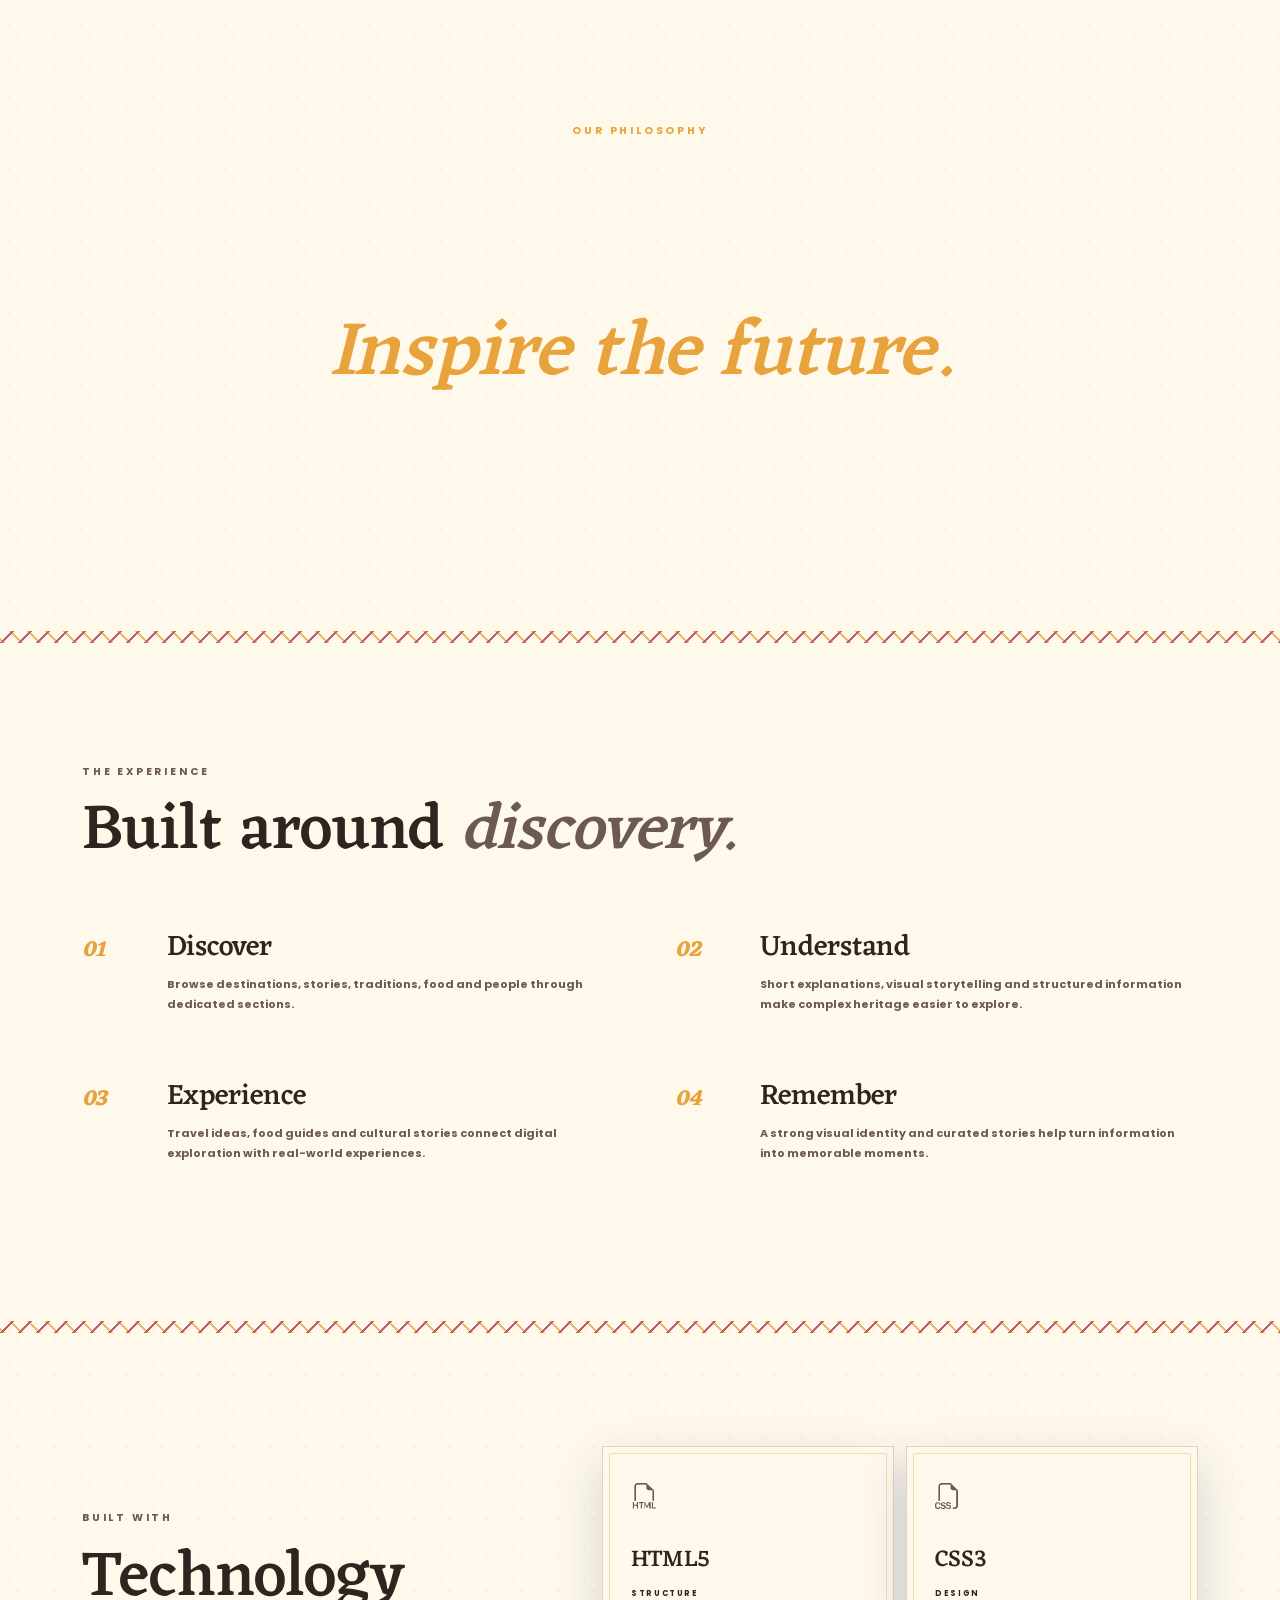
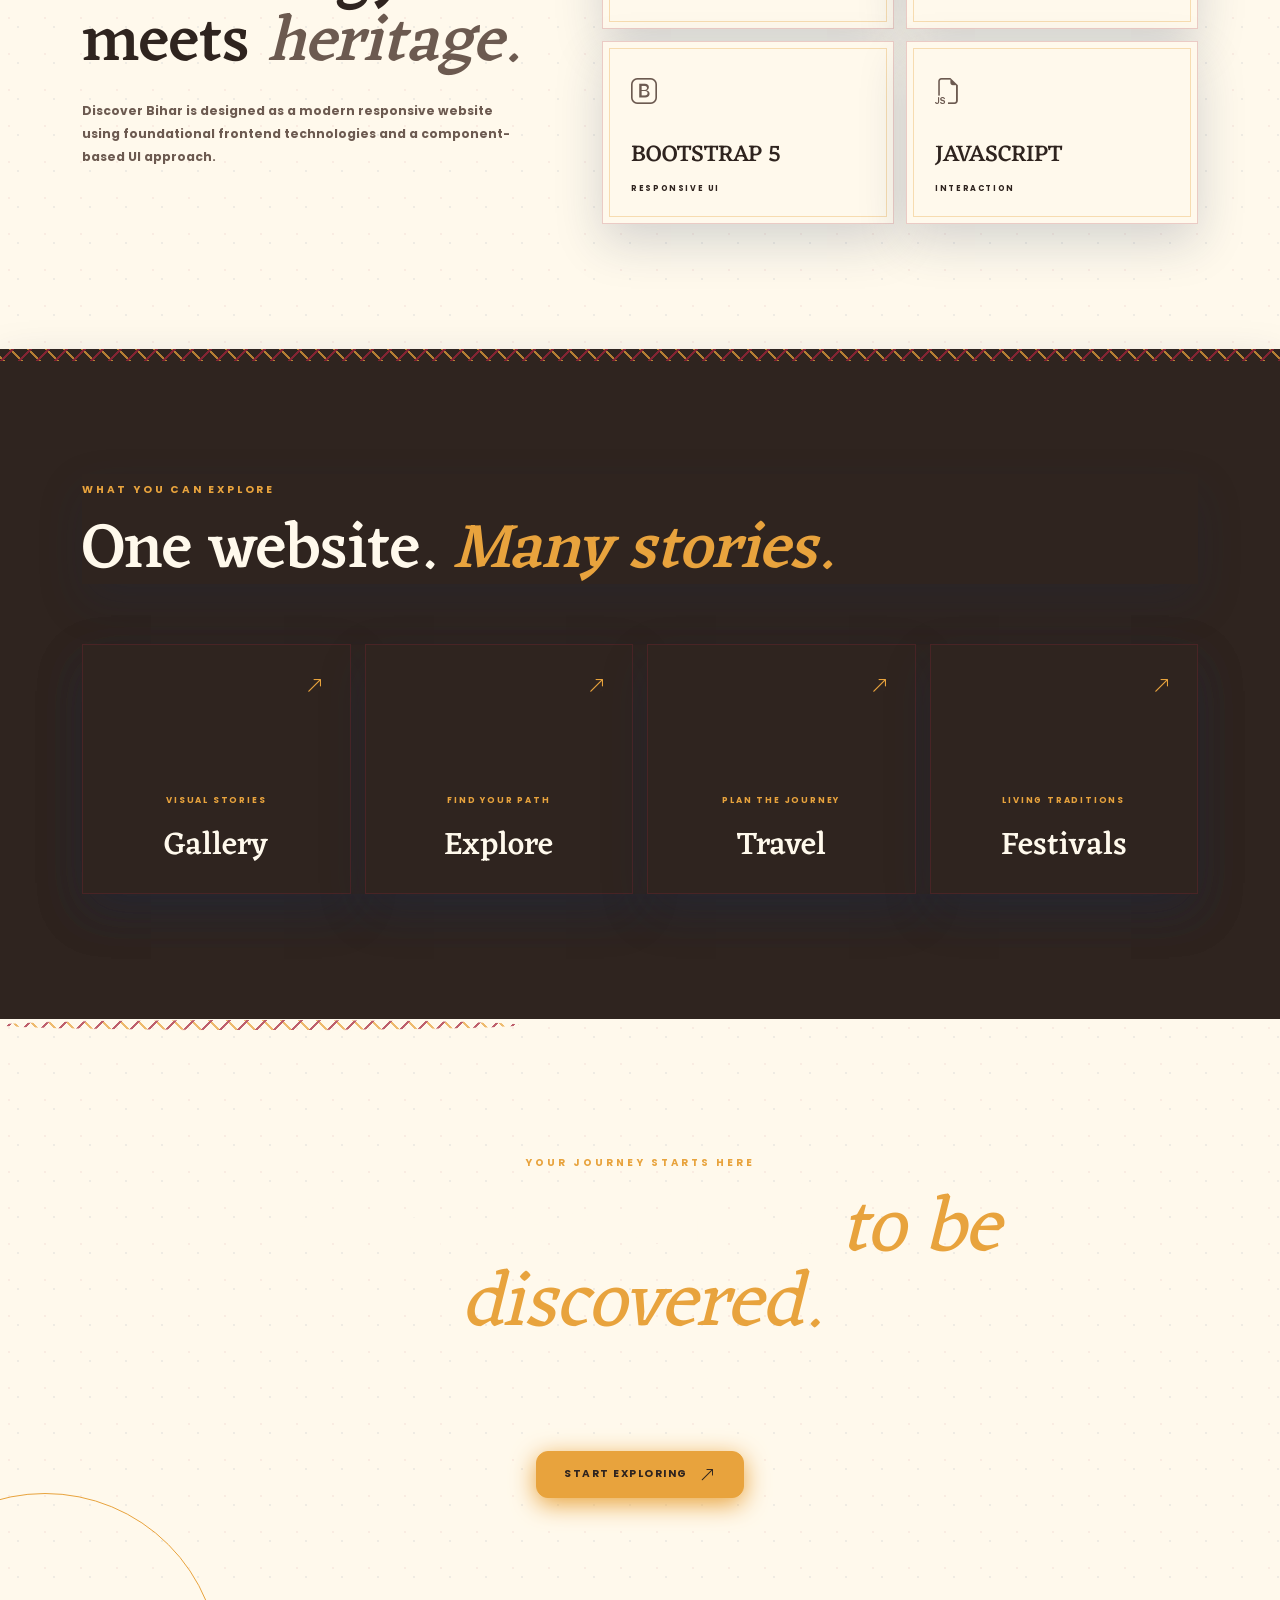
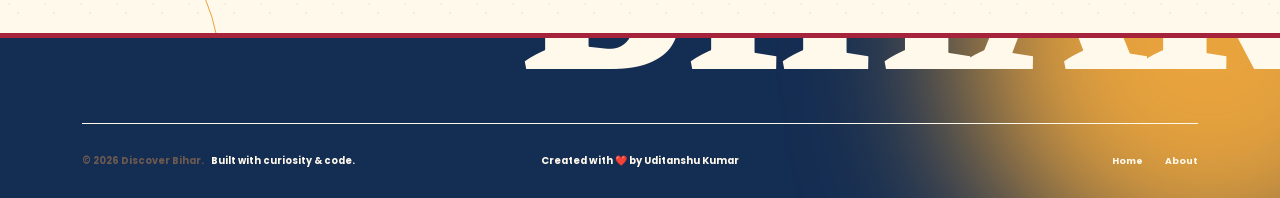
==== commit 5314f2a4: "fix: centralize light dark theme colors and audit contrast [skip ci]" ====
--- a/pages/about.html
+++ b/pages/about.html
@@ -51,7 +51,6 @@
     <link rel="preconnect" href="https://fonts.googleapis.com">
     <link rel="preconnect" href="https://fonts.gstatic.com" crossorigin>
     <link href="https://fonts.googleapis.com/css2?family=Eczar:wght@400;500;600;700&family=Yatra+One&display=swap" rel="stylesheet">
-    <link rel="stylesheet" href="../css/section-contrast.css">
 </head>
 
 
@@ -277,7 +276,7 @@
      HERO
      ========================================================= -->
 
-    <section class="section-auto about-hero" id="about-hero">
+    <section class="about-hero" id="about-hero">
 
 
         <div class="about-hero-image">
@@ -347,7 +346,7 @@
      INTRODUCTION
      ========================================================= -->
 
-    <section class="section-auto about-intro-section">
+    <section class="about-intro-section">
 
         <div class="container">
 
@@ -388,7 +387,7 @@
      PROJECT STORY
      ========================================================= -->
 
-    <section class="section-auto about-story-section">
+    <section class="about-story-section">
 
         <div class="container">
 
@@ -487,7 +486,7 @@
      FOUR PILLARS
      ========================================================= -->
 
-    <section class="section-auto about-pillars-section">
+    <section class="about-pillars-section">
 
         <div class="container">
 
@@ -687,7 +686,7 @@
      PHILOSOPHY
      ========================================================= -->
 
-    <section class="section-auto about-philosophy-section">
+    <section class="about-philosophy-section">
 
         <div class="container">
 
@@ -727,7 +726,7 @@
      PROJECT APPROACH
      ========================================================= -->
 
-    <section class="section-auto about-approach-section">
+    <section class="about-approach-section">
 
         <div class="container">
 
@@ -859,7 +858,7 @@
      TECHNOLOGY
      ========================================================= -->
 
-    <section class="section-auto about-technology-section">
+    <section class="about-technology-section">
 
         <div class="container">
 
@@ -966,7 +965,7 @@
      PROJECT HIGHLIGHTS
      ========================================================= -->
 
-    <section class="section-auto about-highlights-section">
+    <section class="about-highlights-section">
 
         <div class="container">
 
@@ -1064,7 +1063,7 @@
      FINAL CTA
      ========================================================= -->
 
-    <section class="section-auto about-final-cta">
+    <section class="about-final-cta">
 
         <div class="container">
 
@@ -1278,7 +1277,6 @@
         <i class="bi bi-arrow-up"></i>
     </a>
 
-    <script src="../js/section-theme.js"></script>
 </body>
 
 </html>
--- a/css/madhubani-theme.css
+++ b/css/madhubani-theme.css
@@ -1,3 +1,41 @@
+
+/* =========================================================
+   THEME TOKENS — centralized light/dark color system
+   ========================================================= */
+:root {
+    --theme-text-primary: #2F241F;
+    --theme-text-secondary: #6C5A50;
+    --theme-text-on-dark: #FFF9EC;
+    --theme-bg-primary: #FDF6E3;
+    --theme-bg-secondary: #FFF9EC;
+    --theme-bg-dark: #142D52;
+    --theme-border: #D7BFA8;
+    --theme-border-strong: #A6243B;
+    --theme-accent: #A6243B;
+    --theme-accent-2: #E8A33D;
+    --theme-link: #1C3F72;
+    --theme-icon: #A6243B;
+    --theme-shadow: rgba(20,45,82,.18);
+    --theme-overlay: rgba(20,45,82,.78);
+    --theme-white: #FFFDF7;
+    --theme-black: #2F241F;
+}
+[data-theme="dark"],[data-bs-theme="dark"],.dark-mode,.dark,body.dark {
+    --theme-text-primary:#FDF6E3; --theme-text-secondary:#E8D8C8; --theme-text-on-dark:#FFF9EC;
+    --theme-bg-primary:#121820; --theme-bg-secondary:#1C2430; --theme-bg-dark:#0C1624;
+    --theme-border:#44505F; --theme-border-strong:#D46A7E; --theme-accent:#D46A7E;
+    --theme-accent-2:#F0C56B; --theme-link:#8DB7FF; --theme-icon:#F0C56B;
+    --theme-shadow:rgba(0,0,0,.45); --theme-overlay:rgba(0,0,0,.72); --theme-white:#FDF6E3; --theme-black:#FDF6E3;
+}
+@media (prefers-color-scheme: dark) {
+    :root:not([data-theme="light"]) {
+        --theme-text-primary:#FDF6E3; --theme-text-secondary:#E8D8C8; --theme-text-on-dark:#FFF9EC;
+        --theme-bg-primary:#121820; --theme-bg-secondary:#1C2430; --theme-bg-dark:#0C1624;
+        --theme-border:#44505F; --theme-border-strong:#D46A7E; --theme-accent:#D46A7E;
+        --theme-accent-2:#F0C56B; --theme-link:#8DB7FF; --theme-icon:#F0C56B;
+        --theme-shadow:rgba(0,0,0,.45); --theme-overlay:rgba(0,0,0,.72); --theme-white:#FDF6E3; --theme-black:#FDF6E3;
+    }
+}
 
 /* =========================================================
    THEME TOKENS — centralized light/dark color system
@@ -344,3 +382,17 @@
 td { color:var(--theme-text-primary); background-color:var(--theme-bg-primary); }
 [role="tooltip"],.tooltip,.popover,.modal-content,.dropdown-menu { color:var(--theme-text-primary); background-color:var(--theme-bg-secondary); border-color:var(--theme-border); }
 
+/* =========================================================
+   THEME SAFETY — high-risk contrast surfaces
+   ========================================================= */
+html, body { background-color:var(--theme-bg-primary); color:var(--theme-text-primary); }
+input,textarea,select,button { color:var(--theme-text-primary); background-color:var(--theme-bg-secondary); border-color:var(--theme-border); }
+input::placeholder,textarea::placeholder { color:var(--theme-text-secondary); opacity:1; }
+input:disabled,textarea:disabled,select:disabled,button:disabled { color:var(--theme-text-secondary); background-color:var(--theme-bg-secondary); border-color:var(--theme-border); opacity:.78; }
+a { color:var(--theme-link); }
+code,pre,kbd,samp { color:var(--theme-text-primary); background-color:var(--theme-bg-secondary); border-color:var(--theme-border); }
+table,thead,tbody,tr,th,td { border-color:var(--theme-border); }
+th { color:var(--theme-text-primary); background-color:var(--theme-bg-secondary); }
+td { color:var(--theme-text-primary); background-color:var(--theme-bg-primary); }
+[role="tooltip"],.tooltip,.popover,.modal-content,.dropdown-menu { color:var(--theme-text-primary); background-color:var(--theme-bg-secondary); border-color:var(--theme-border); }
+
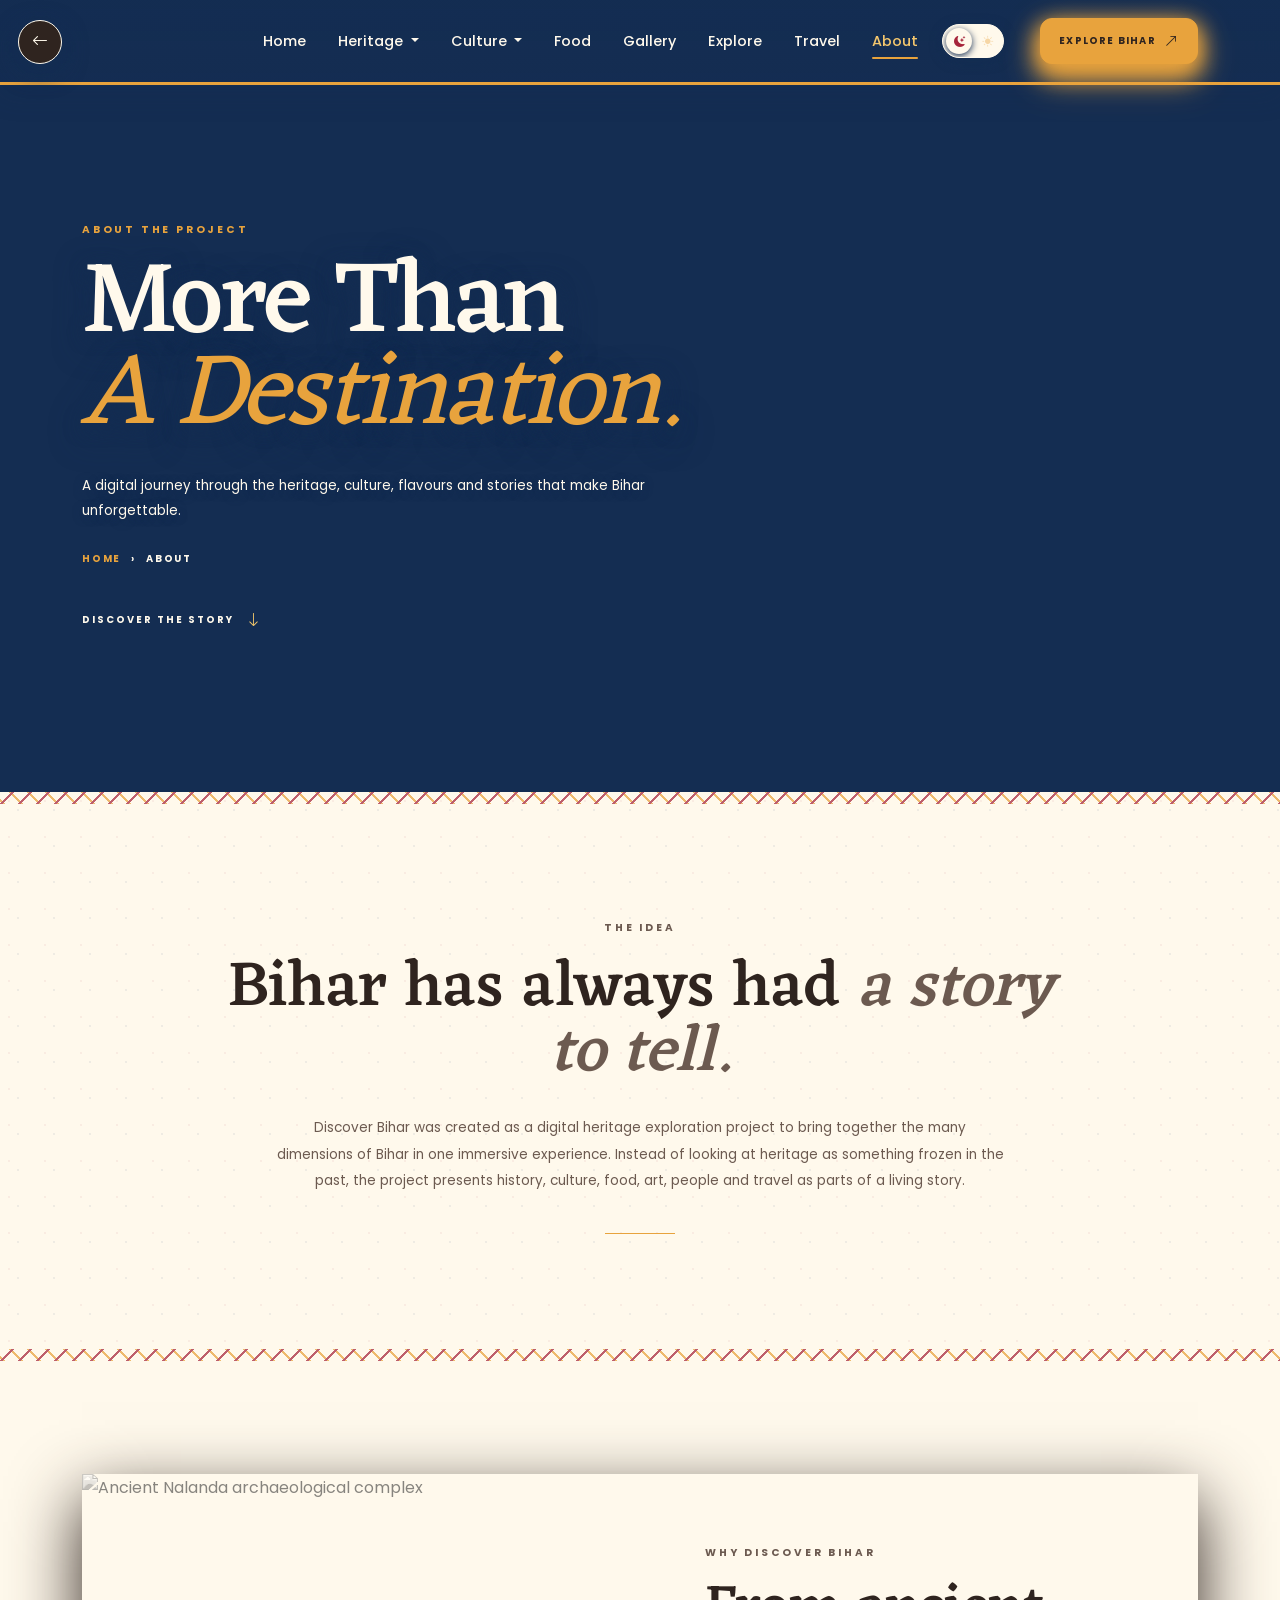
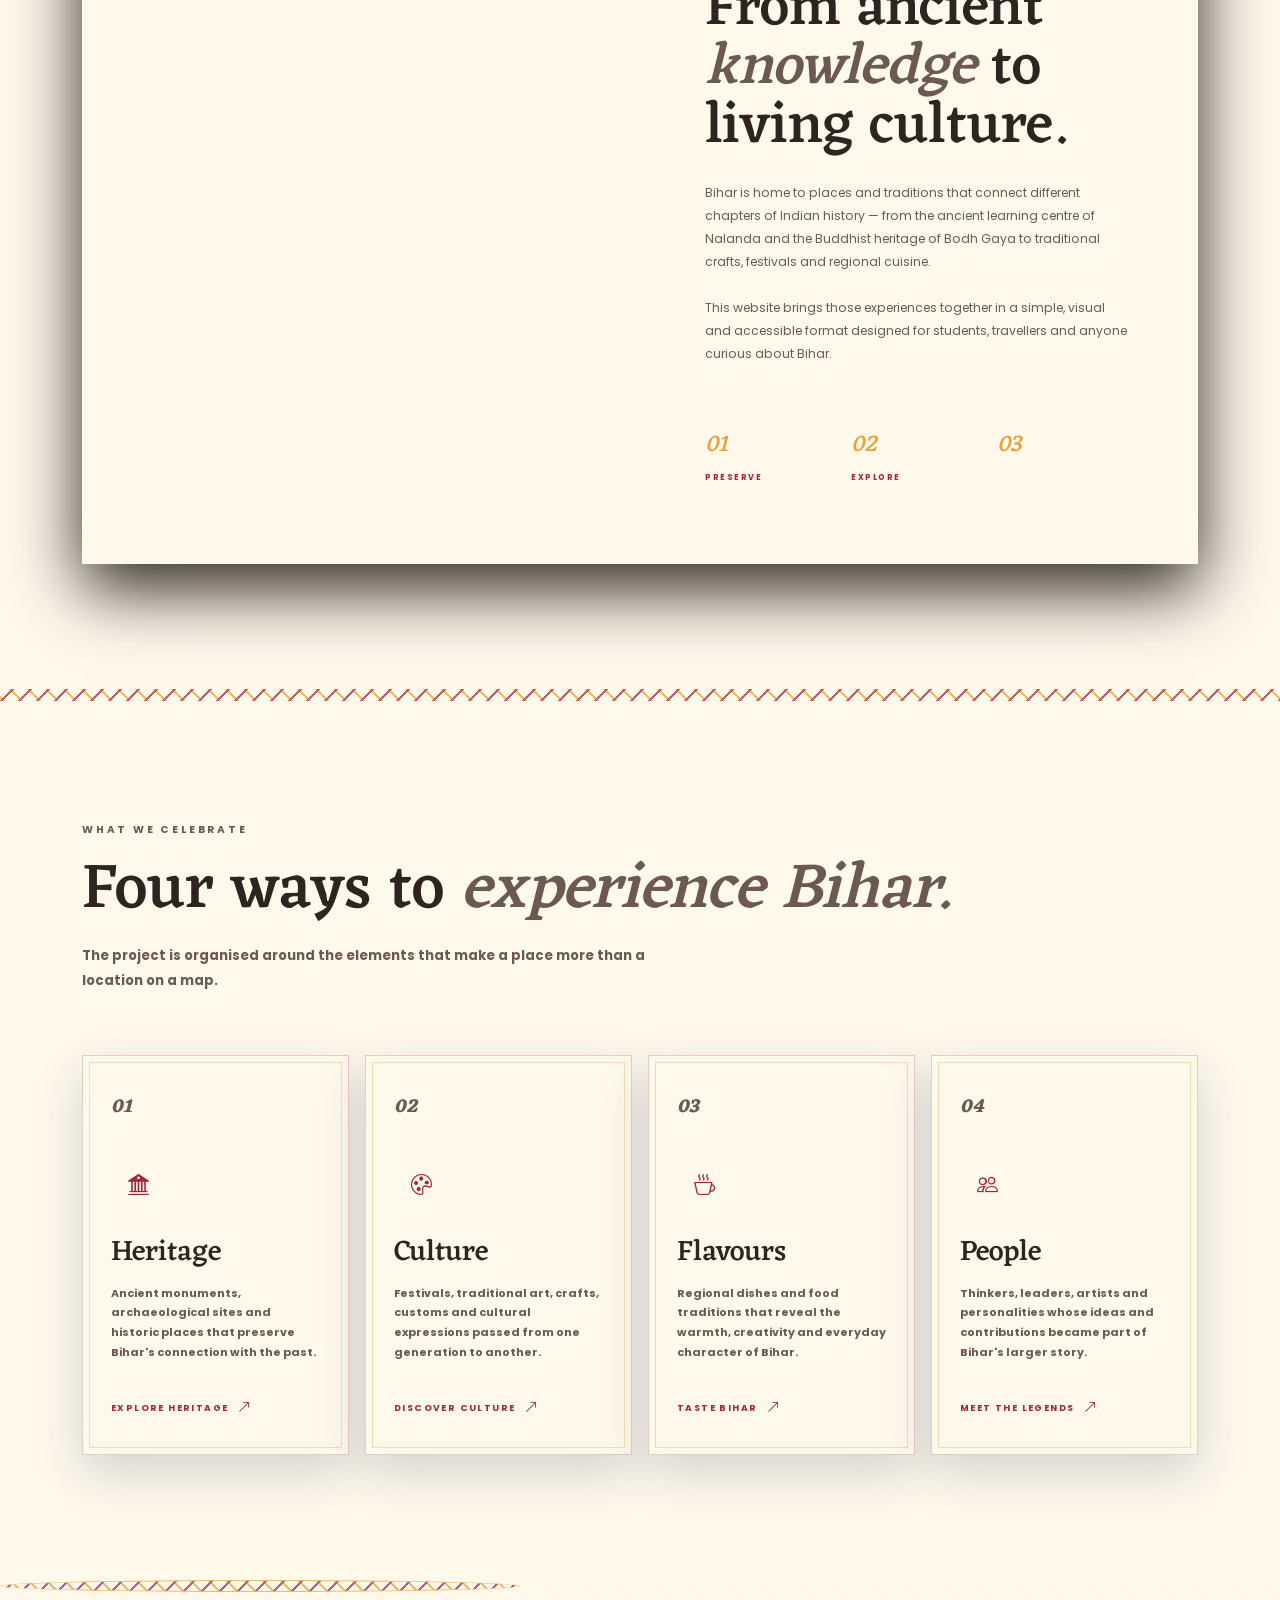
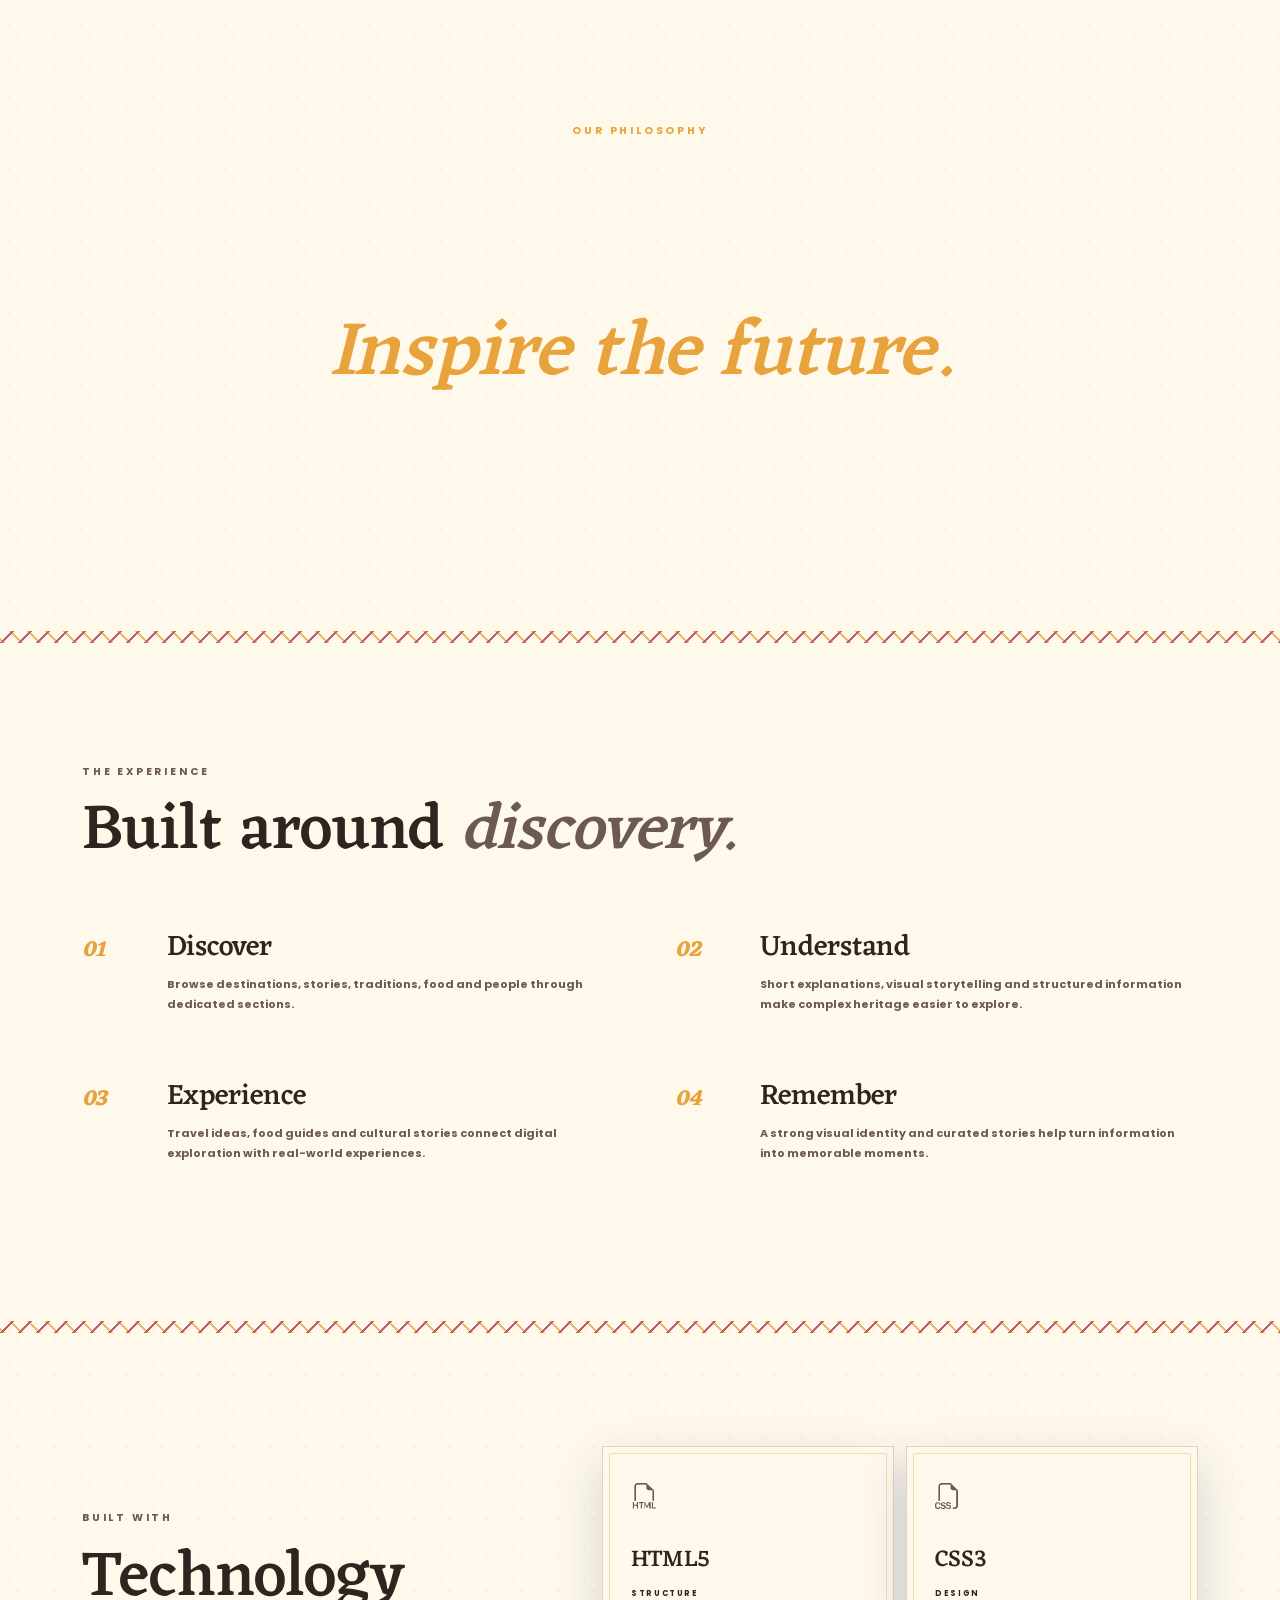
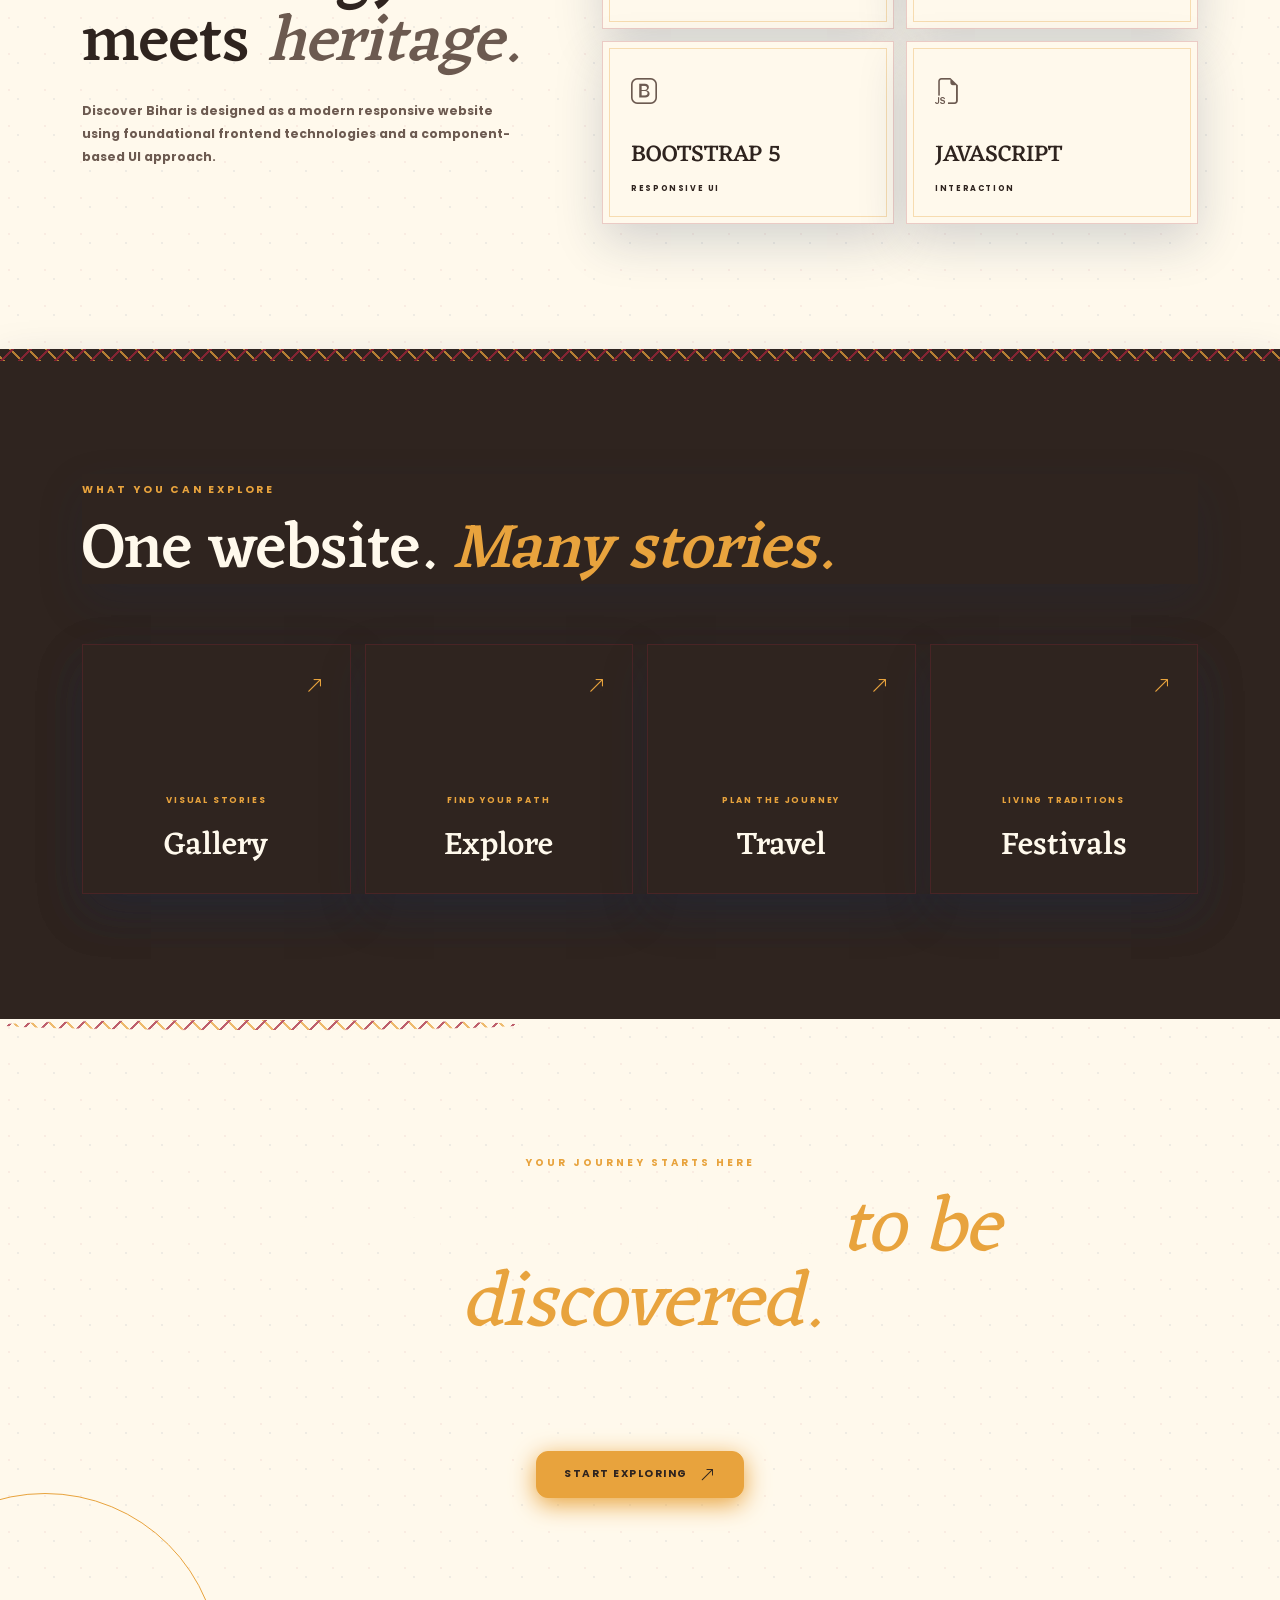
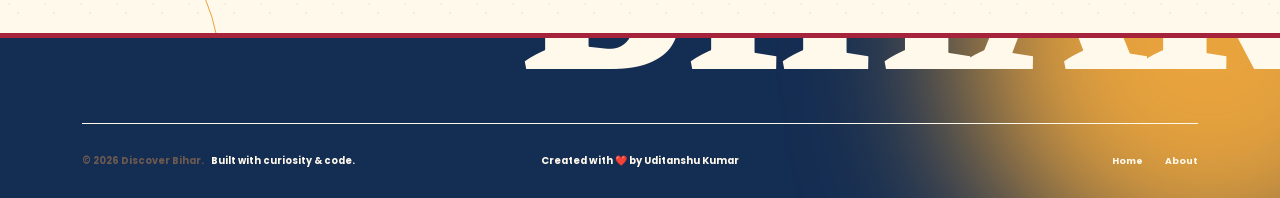
==== commit 004ddaca: "fix: section contrast HTML injection [skip ci]" ====
--- a/pages/about.html
+++ b/pages/about.html
@@ -51,6 +51,7 @@
     <link rel="preconnect" href="https://fonts.googleapis.com">
     <link rel="preconnect" href="https://fonts.gstatic.com" crossorigin>
     <link href="https://fonts.googleapis.com/css2?family=Eczar:wght@400;500;600;700&family=Yatra+One&display=swap" rel="stylesheet">
+    <link rel="stylesheet" href="../css/section-contrast.css">
 </head>
 
 
@@ -276,7 +277,7 @@
      HERO
      ========================================================= -->
 
-    <section class="about-hero" id="about-hero">
+    <section class="section-auto about-hero" id="about-hero">
 
 
         <div class="about-hero-image">
@@ -346,7 +347,7 @@
      INTRODUCTION
      ========================================================= -->
 
-    <section class="about-intro-section">
+    <section class="section-auto about-intro-section">
 
         <div class="container">
 
@@ -387,7 +388,7 @@
      PROJECT STORY
      ========================================================= -->
 
-    <section class="about-story-section">
+    <section class="section-auto about-story-section">
 
         <div class="container">
 
@@ -486,7 +487,7 @@
      FOUR PILLARS
      ========================================================= -->
 
-    <section class="about-pillars-section">
+    <section class="section-auto about-pillars-section">
 
         <div class="container">
 
@@ -686,7 +687,7 @@
      PHILOSOPHY
      ========================================================= -->
 
-    <section class="about-philosophy-section">
+    <section class="section-auto about-philosophy-section">
 
         <div class="container">
 
@@ -726,7 +727,7 @@
      PROJECT APPROACH
      ========================================================= -->
 
-    <section class="about-approach-section">
+    <section class="section-auto about-approach-section">
 
         <div class="container">
 
@@ -858,7 +859,7 @@
      TECHNOLOGY
      ========================================================= -->
 
-    <section class="about-technology-section">
+    <section class="section-auto about-technology-section">
 
         <div class="container">
 
@@ -965,7 +966,7 @@
      PROJECT HIGHLIGHTS
      ========================================================= -->
 
-    <section class="about-highlights-section">
+    <section class="section-auto about-highlights-section">
 
         <div class="container">
 
@@ -1063,7 +1064,7 @@
      FINAL CTA
      ========================================================= -->
 
-    <section class="about-final-cta">
+    <section class="section-auto about-final-cta">
 
         <div class="container">
 
@@ -1277,6 +1278,7 @@
         <i class="bi bi-arrow-up"></i>
     </a>
 
+    <script src="../js/section-theme.js"></script>
 </body>
 
 </html>
--- a/css/section-contrast.css
+++ b/css/section-contrast.css
@@ -0,0 +1,34 @@
+:root {
+    --section-muted-light-bg: #6B5A47;
+    --section-accent-light-bg: #7D1A2D;
+    --section-muted-dark-bg: #FFF9EC;
+    --section-accent-dark-bg: #F0C56B;
+}
+:is([data-theme="dark"],[data-bs-theme="dark"],.dark-mode,.dark,body.dark) .section-light { color:var(--section-muted-light-bg)!important; }
+:is([data-theme="dark"],[data-bs-theme="dark"],.dark-mode,.dark,body.dark) .section-light h1,
+:is([data-theme="dark"],[data-bs-theme="dark"],.dark-mode,.dark,body.dark) .section-light h2,
+:is([data-theme="dark"],[data-bs-theme="dark"],.dark-mode,.dark,body.dark) .section-light h3,
+:is([data-theme="dark"],[data-bs-theme="dark"],.dark-mode,.dark,body.dark) .section-light h4,
+:is([data-theme="dark"],[data-bs-theme="dark"],.dark-mode,.dark,body.dark) .section-light h5,
+:is([data-theme="dark"],[data-bs-theme="dark"],.dark-mode,.dark,body.dark) .section-light h6 { color:var(--section-muted-light-bg)!important; opacity:1!important; }
+:is([data-theme="dark"],[data-bs-theme="dark"],.dark-mode,.dark,body.dark) .section-light h1 span,
+:is([data-theme="dark"],[data-bs-theme="dark"],.dark-mode,.dark,body.dark) .section-light h2 span,
+:is([data-theme="dark"],[data-bs-theme="dark"],.dark-mode,.dark,body.dark) .section-light h1 em,
+:is([data-theme="dark"],[data-bs-theme="dark"],.dark-mode,.dark,body.dark) .section-light h2 em,
+:is([data-theme="dark"],[data-bs-theme="dark"],.dark-mode,.dark,body.dark) .section-light .section-label,
+:is([data-theme="dark"],[data-bs-theme="dark"],.dark-mode,.dark,body.dark) .section-light .section-eyebrow,
+:is([data-theme="dark"],[data-bs-theme="dark"],.dark-mode,.dark,body.dark) .section-light [class*="view-link"],
+:is([data-theme="dark"],[data-bs-theme="dark"],.dark-mode,.dark,body.dark) .section-light .view-all-link { color:var(--section-accent-light-bg)!important; }
+:is([data-theme="dark"],[data-bs-theme="dark"],.dark-mode,.dark,body.dark) .section-light p,
+:is([data-theme="dark"],[data-bs-theme="dark"],.dark-mode,.dark,body.dark) .section-light .text-muted,
+:is([data-theme="dark"],[data-bs-theme="dark"],.dark-mode,.dark,body.dark) .section-light .section-subtitle,
+:is([data-theme="dark"],[data-bs-theme="dark"],.dark-mode,.dark,body.dark) .section-light .philosophy-text,
+:is([data-theme="dark"],[data-bs-theme="dark"],.dark-mode,.dark,body.dark) .section-light .philosophy-text p,
+:is([data-theme="dark"],[data-bs-theme="dark"],.dark-mode,.dark,body.dark) .section-light .about-project-lead { color:var(--section-muted-light-bg)!important; opacity:1!important; }
+:is([data-theme="dark"],[data-bs-theme="dark"],.dark-mode,.dark,body.dark) .section-light .philosophy-content h3,
+:is([data-theme="dark"],[data-bs-theme="dark"],.dark-mode,.dark,body.dark) .section-light .philosophy-content h3 em { color:var(--theme-text-primary)!important; opacity:1!important; }
+.section-dark .hero-scroll,.section-dark .history-hero-scroll,.section-dark .about-hero-scroll { color:var(--section-muted-dark-bg)!important; }
+.section-dark .hero-scroll i,.section-dark .history-hero-scroll i,.section-dark .about-hero-scroll i { color:var(--section-accent-dark-bg)!important; }
+:is([data-theme="dark"],[data-bs-theme="dark"],.dark-mode,.dark,body.dark) .section-light .hero-scroll,
+:is([data-theme="dark"],[data-bs-theme="dark"],.dark-mode,.dark,body.dark) .section-light .history-hero-scroll,
+:is([data-theme="dark"],[data-bs-theme="dark"],.dark-mode,.dark,body.dark) .section-light .about-hero-scroll { color:var(--section-accent-light-bg)!important; }
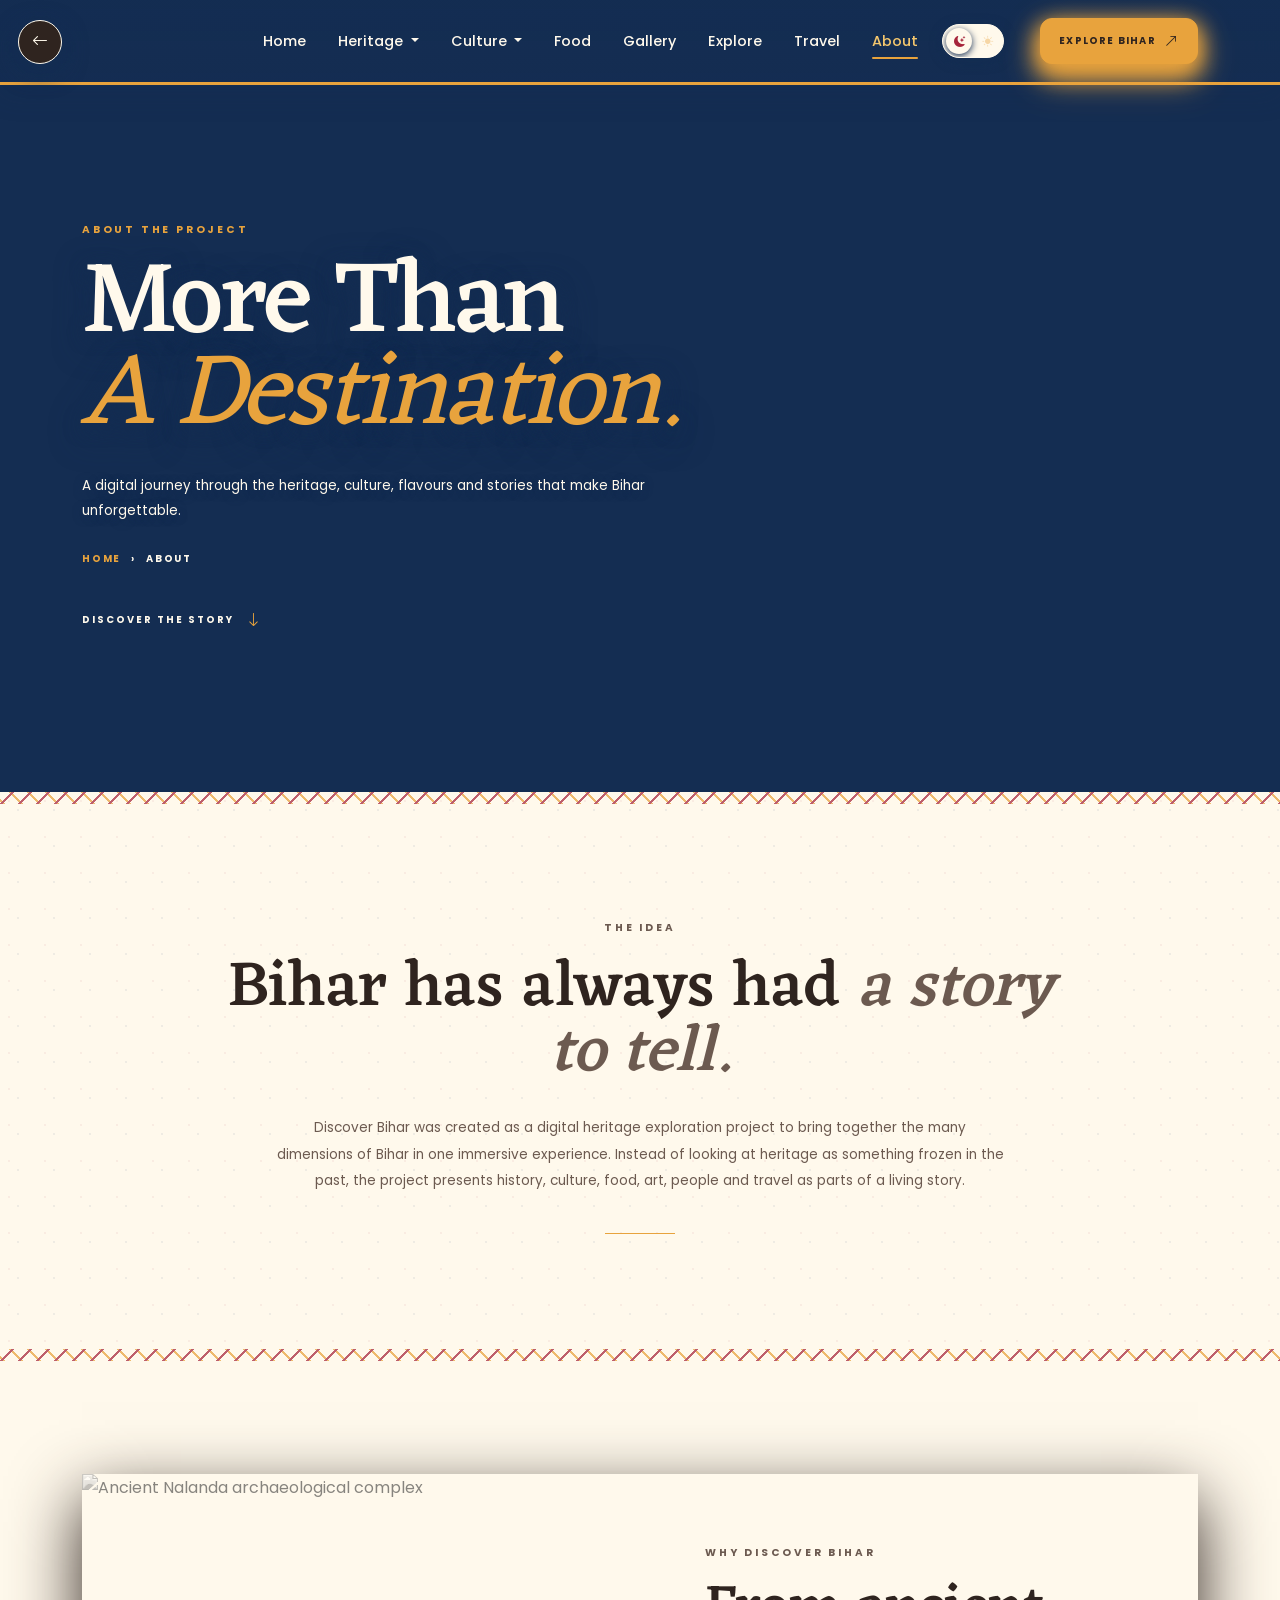
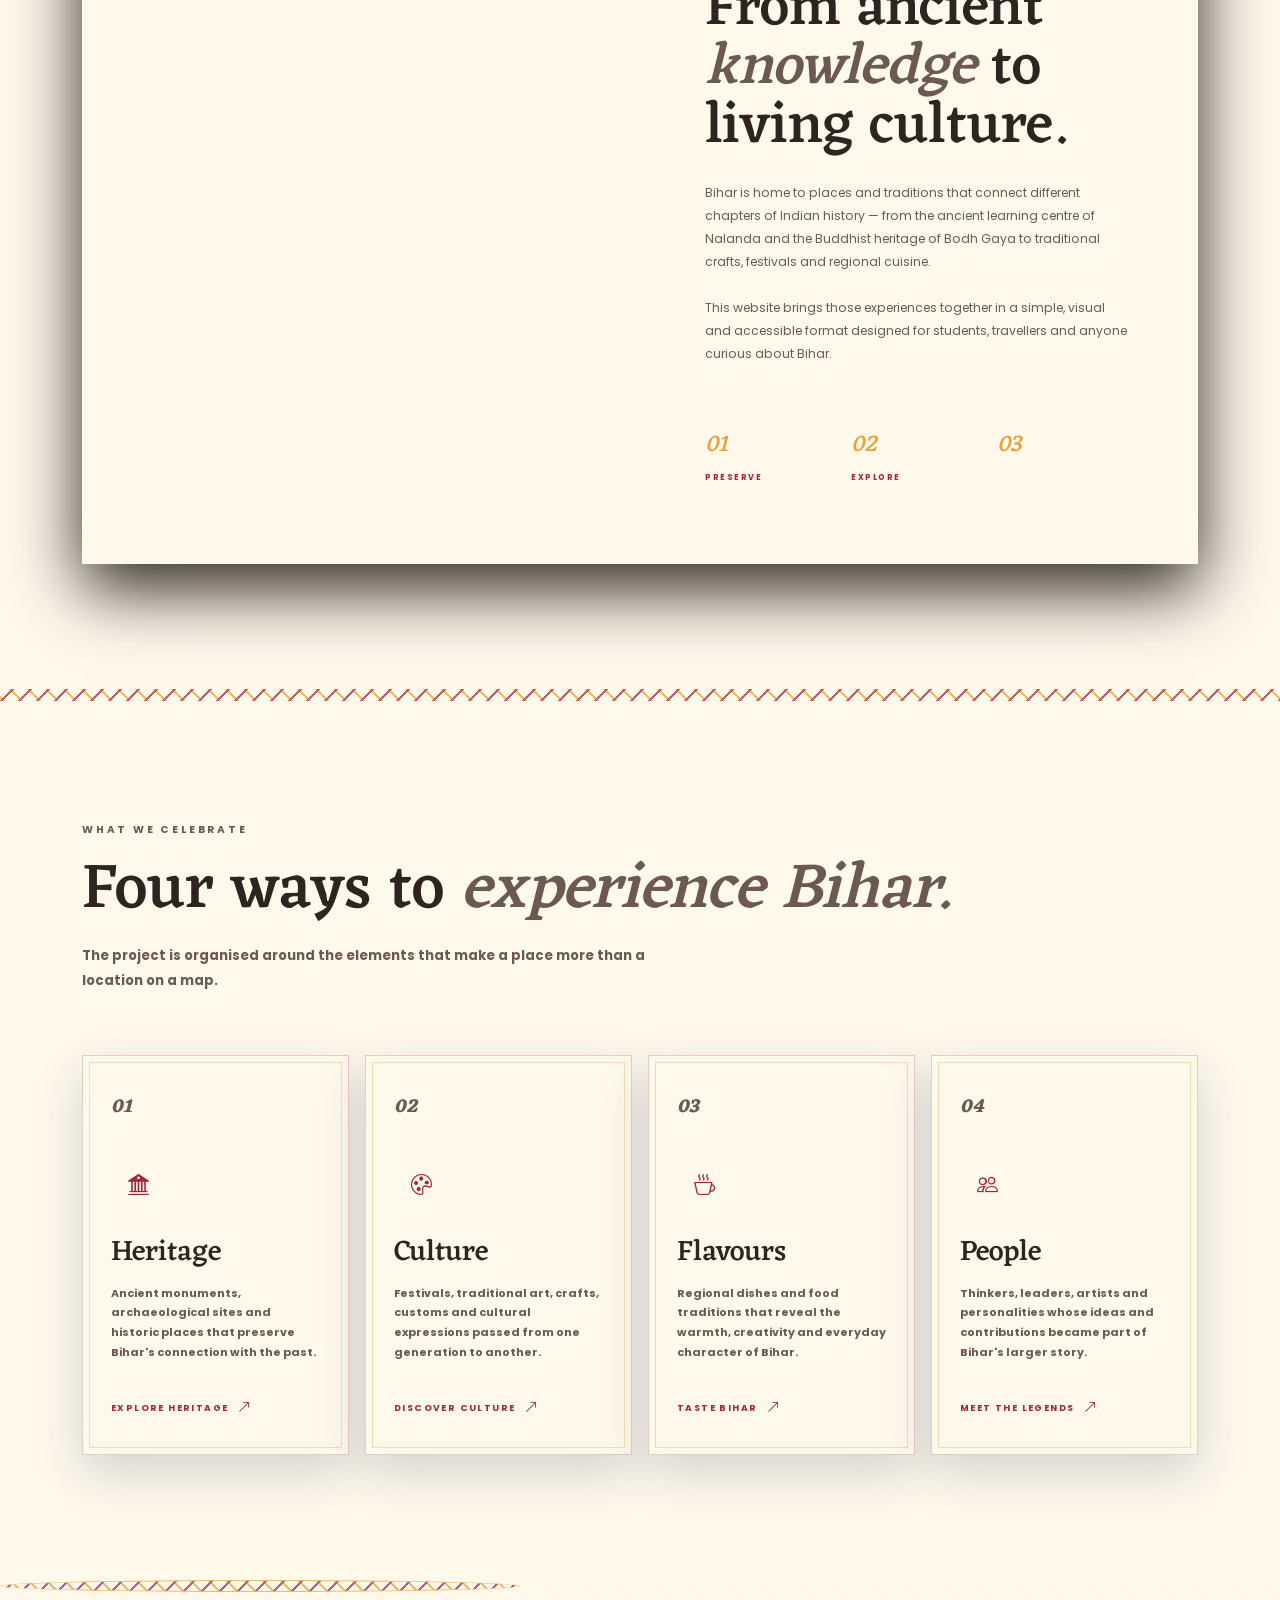
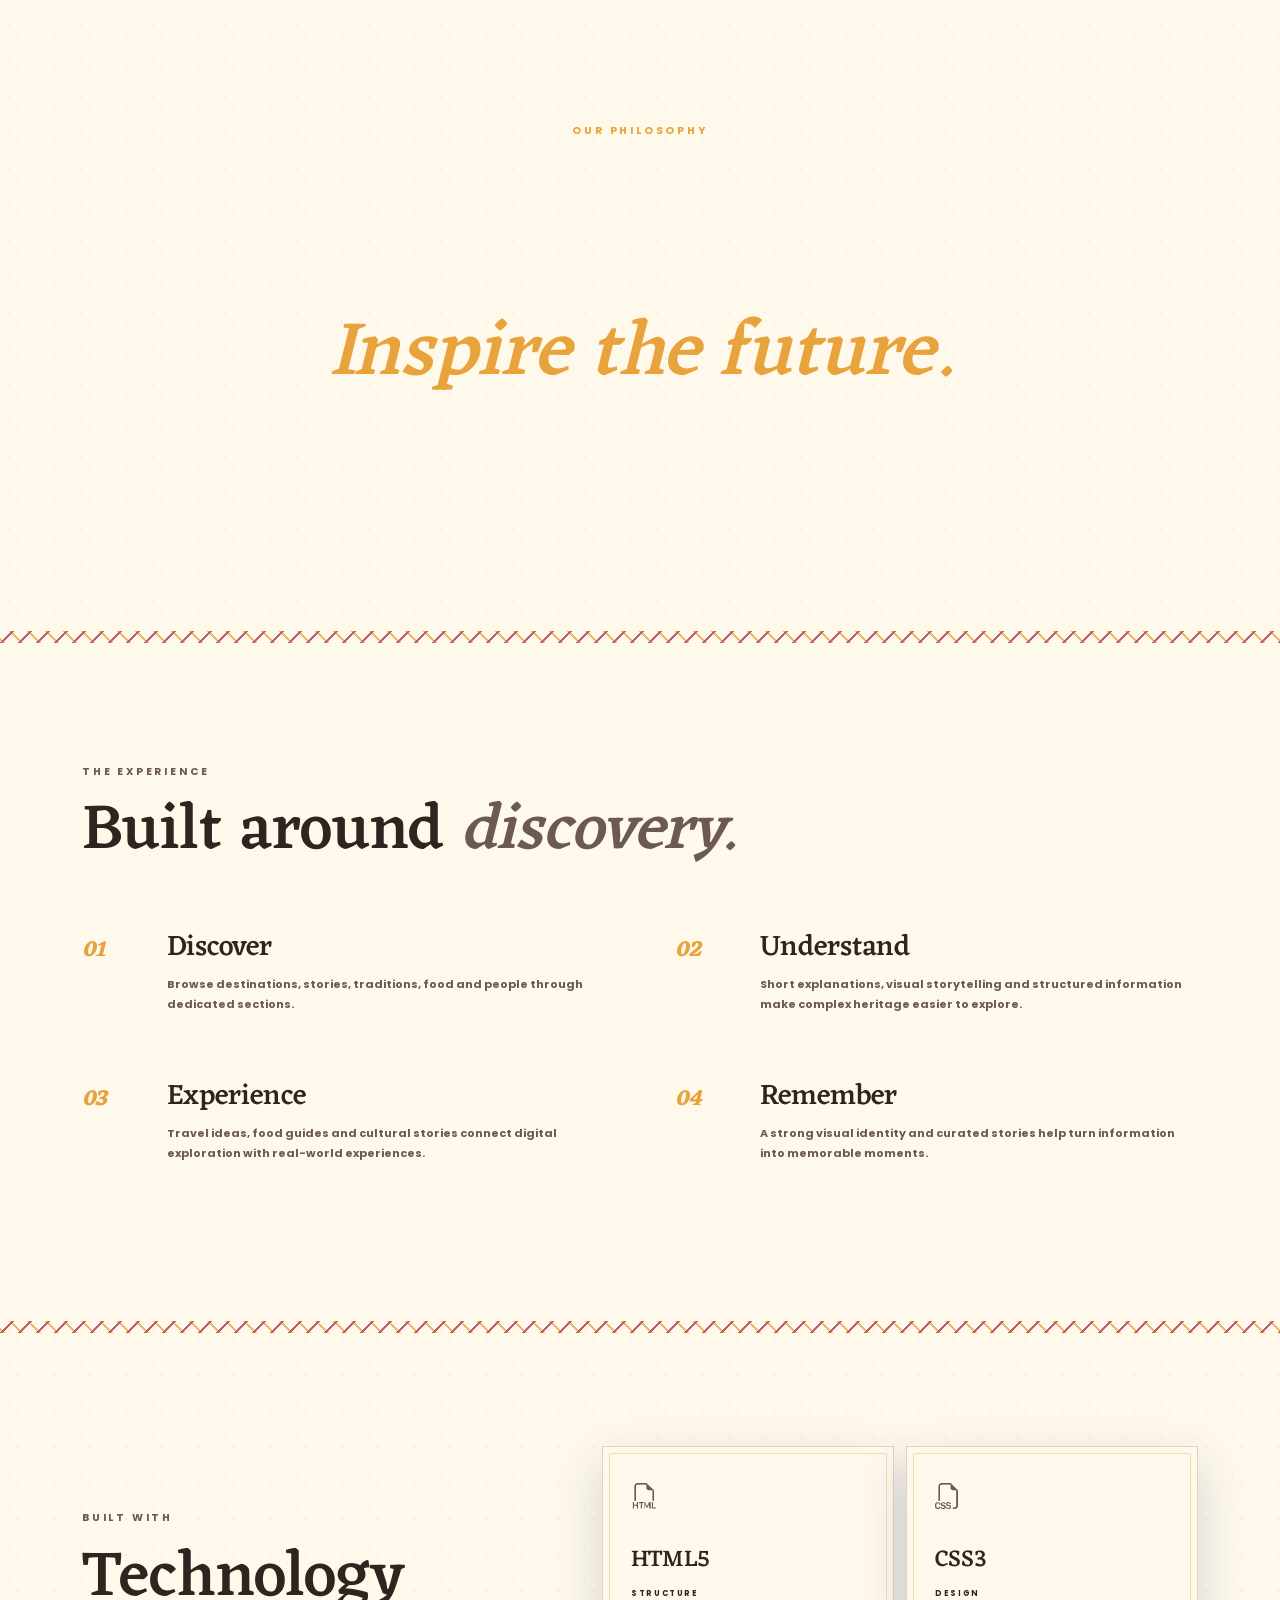
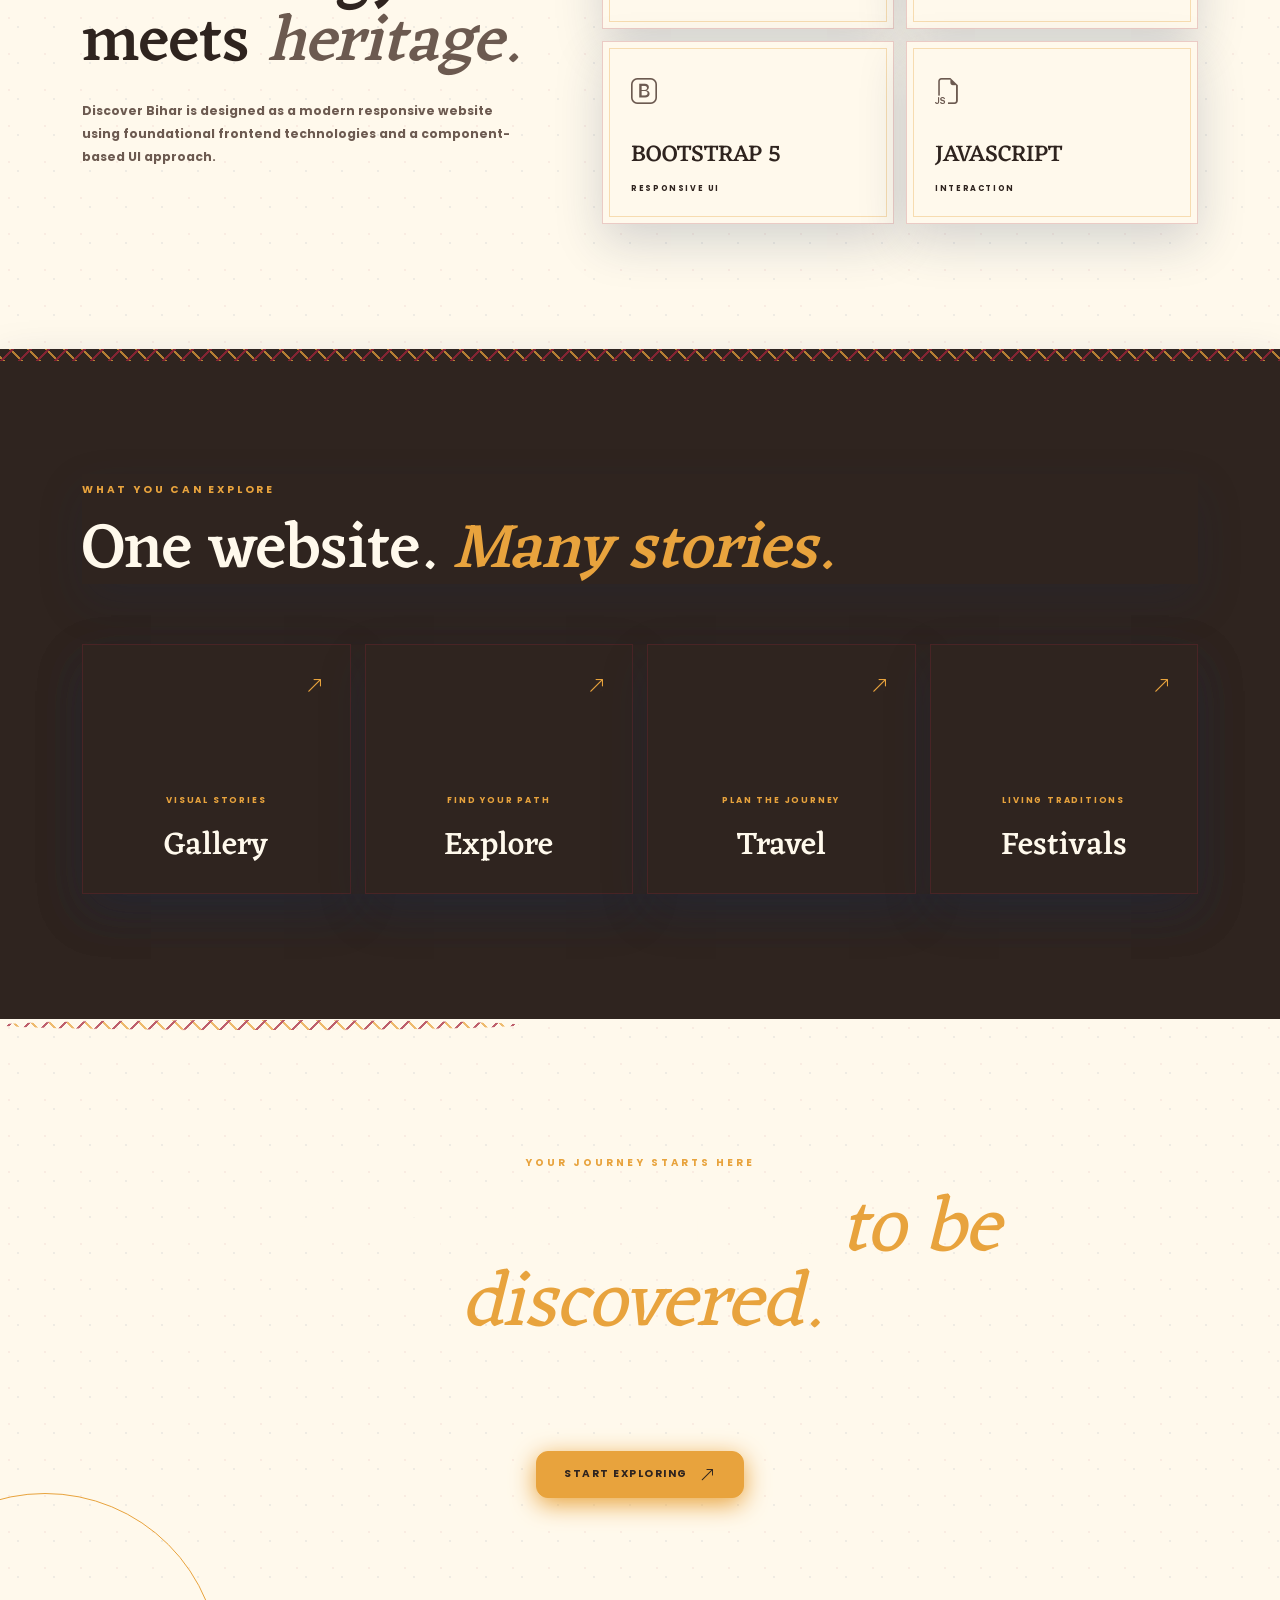
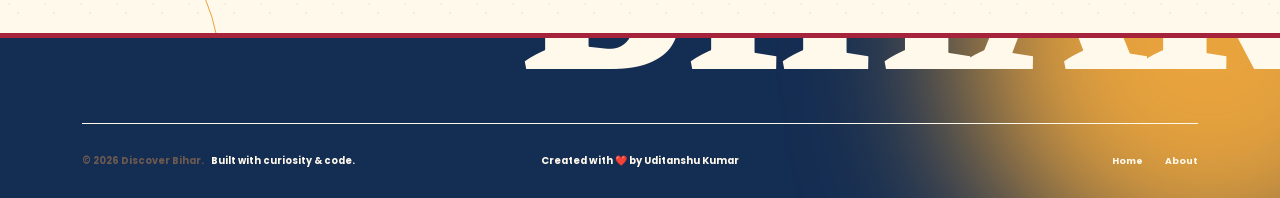
==== commit 9d6badd6: "fix: centralize light dark theme colors and audit contrast [skip ci]" ====
--- a/pages/about.html
+++ b/pages/about.html
@@ -51,7 +51,6 @@
     <link rel="preconnect" href="https://fonts.googleapis.com">
     <link rel="preconnect" href="https://fonts.gstatic.com" crossorigin>
     <link href="https://fonts.googleapis.com/css2?family=Eczar:wght@400;500;600;700&family=Yatra+One&display=swap" rel="stylesheet">
-    <link rel="stylesheet" href="../css/section-contrast.css">
 </head>
 
 
@@ -277,7 +276,7 @@
      HERO
      ========================================================= -->
 
-    <section class="section-auto about-hero" id="about-hero">
+    <section class="about-hero" id="about-hero">
 
 
         <div class="about-hero-image">
@@ -347,7 +346,7 @@
      INTRODUCTION
      ========================================================= -->
 
-    <section class="section-auto about-intro-section">
+    <section class="about-intro-section">
 
         <div class="container">
 
@@ -388,7 +387,7 @@
      PROJECT STORY
      ========================================================= -->
 
-    <section class="section-auto about-story-section">
+    <section class="about-story-section">
 
         <div class="container">
 
@@ -487,7 +486,7 @@
      FOUR PILLARS
      ========================================================= -->
 
-    <section class="section-auto about-pillars-section">
+    <section class="about-pillars-section">
 
         <div class="container">
 
@@ -687,7 +686,7 @@
      PHILOSOPHY
      ========================================================= -->
 
-    <section class="section-auto about-philosophy-section">
+    <section class="about-philosophy-section">
 
         <div class="container">
 
@@ -727,7 +726,7 @@
      PROJECT APPROACH
      ========================================================= -->
 
-    <section class="section-auto about-approach-section">
+    <section class="about-approach-section">
 
         <div class="container">
 
@@ -859,7 +858,7 @@
      TECHNOLOGY
      ========================================================= -->
 
-    <section class="section-auto about-technology-section">
+    <section class="about-technology-section">
 
         <div class="container">
 
@@ -966,7 +965,7 @@
      PROJECT HIGHLIGHTS
      ========================================================= -->
 
-    <section class="section-auto about-highlights-section">
+    <section class="about-highlights-section">
 
         <div class="container">
 
@@ -1064,7 +1063,7 @@
      FINAL CTA
      ========================================================= -->
 
-    <section class="section-auto about-final-cta">
+    <section class="about-final-cta">
 
         <div class="container">
 
@@ -1278,7 +1277,6 @@
         <i class="bi bi-arrow-up"></i>
     </a>
 
-    <script src="../js/section-theme.js"></script>
 </body>
 
 </html>
--- a/css/madhubani-theme.css
+++ b/css/madhubani-theme.css
@@ -1,3 +1,41 @@
+
+/* =========================================================
+   THEME TOKENS — centralized light/dark color system
+   ========================================================= */
+:root {
+    --theme-text-primary: #2F241F;
+    --theme-text-secondary: #6C5A50;
+    --theme-text-on-dark: #FFF9EC;
+    --theme-bg-primary: #FDF6E3;
+    --theme-bg-secondary: #FFF9EC;
+    --theme-bg-dark: #142D52;
+    --theme-border: #D7BFA8;
+    --theme-border-strong: #A6243B;
+    --theme-accent: #A6243B;
+    --theme-accent-2: #E8A33D;
+    --theme-link: #1C3F72;
+    --theme-icon: #A6243B;
+    --theme-shadow: rgba(20,45,82,.18);
+    --theme-overlay: rgba(20,45,82,.78);
+    --theme-white: #FFFDF7;
+    --theme-black: #2F241F;
+}
+[data-theme="dark"],[data-bs-theme="dark"],.dark-mode,.dark,body.dark {
+    --theme-text-primary:#FDF6E3; --theme-text-secondary:#E8D8C8; --theme-text-on-dark:#FFF9EC;
+    --theme-bg-primary:#121820; --theme-bg-secondary:#1C2430; --theme-bg-dark:#0C1624;
+    --theme-border:#44505F; --theme-border-strong:#D46A7E; --theme-accent:#D46A7E;
+    --theme-accent-2:#F0C56B; --theme-link:#8DB7FF; --theme-icon:#F0C56B;
+    --theme-shadow:rgba(0,0,0,.45); --theme-overlay:rgba(0,0,0,.72); --theme-white:#FDF6E3; --theme-black:#FDF6E3;
+}
+@media (prefers-color-scheme: dark) {
+    :root:not([data-theme="light"]) {
+        --theme-text-primary:#FDF6E3; --theme-text-secondary:#E8D8C8; --theme-text-on-dark:#FFF9EC;
+        --theme-bg-primary:#121820; --theme-bg-secondary:#1C2430; --theme-bg-dark:#0C1624;
+        --theme-border:#44505F; --theme-border-strong:#D46A7E; --theme-accent:#D46A7E;
+        --theme-accent-2:#F0C56B; --theme-link:#8DB7FF; --theme-icon:#F0C56B;
+        --theme-shadow:rgba(0,0,0,.45); --theme-overlay:rgba(0,0,0,.72); --theme-white:#FDF6E3; --theme-black:#FDF6E3;
+    }
+}
 
 /* =========================================================
    THEME TOKENS — centralized light/dark color system
@@ -396,3 +434,17 @@
 td { color:var(--theme-text-primary); background-color:var(--theme-bg-primary); }
 [role="tooltip"],.tooltip,.popover,.modal-content,.dropdown-menu { color:var(--theme-text-primary); background-color:var(--theme-bg-secondary); border-color:var(--theme-border); }
 
+/* =========================================================
+   THEME SAFETY — high-risk contrast surfaces
+   ========================================================= */
+html, body { background-color:var(--theme-bg-primary); color:var(--theme-text-primary); }
+input,textarea,select,button { color:var(--theme-text-primary); background-color:var(--theme-bg-secondary); border-color:var(--theme-border); }
+input::placeholder,textarea::placeholder { color:var(--theme-text-secondary); opacity:1; }
+input:disabled,textarea:disabled,select:disabled,button:disabled { color:var(--theme-text-secondary); background-color:var(--theme-bg-secondary); border-color:var(--theme-border); opacity:.78; }
+a { color:var(--theme-link); }
+code,pre,kbd,samp { color:var(--theme-text-primary); background-color:var(--theme-bg-secondary); border-color:var(--theme-border); }
+table,thead,tbody,tr,th,td { border-color:var(--theme-border); }
+th { color:var(--theme-text-primary); background-color:var(--theme-bg-secondary); }
+td { color:var(--theme-text-primary); background-color:var(--theme-bg-primary); }
+[role="tooltip"],.tooltip,.popover,.modal-content,.dropdown-menu { color:var(--theme-text-primary); background-color:var(--theme-bg-secondary); border-color:var(--theme-border); }
+
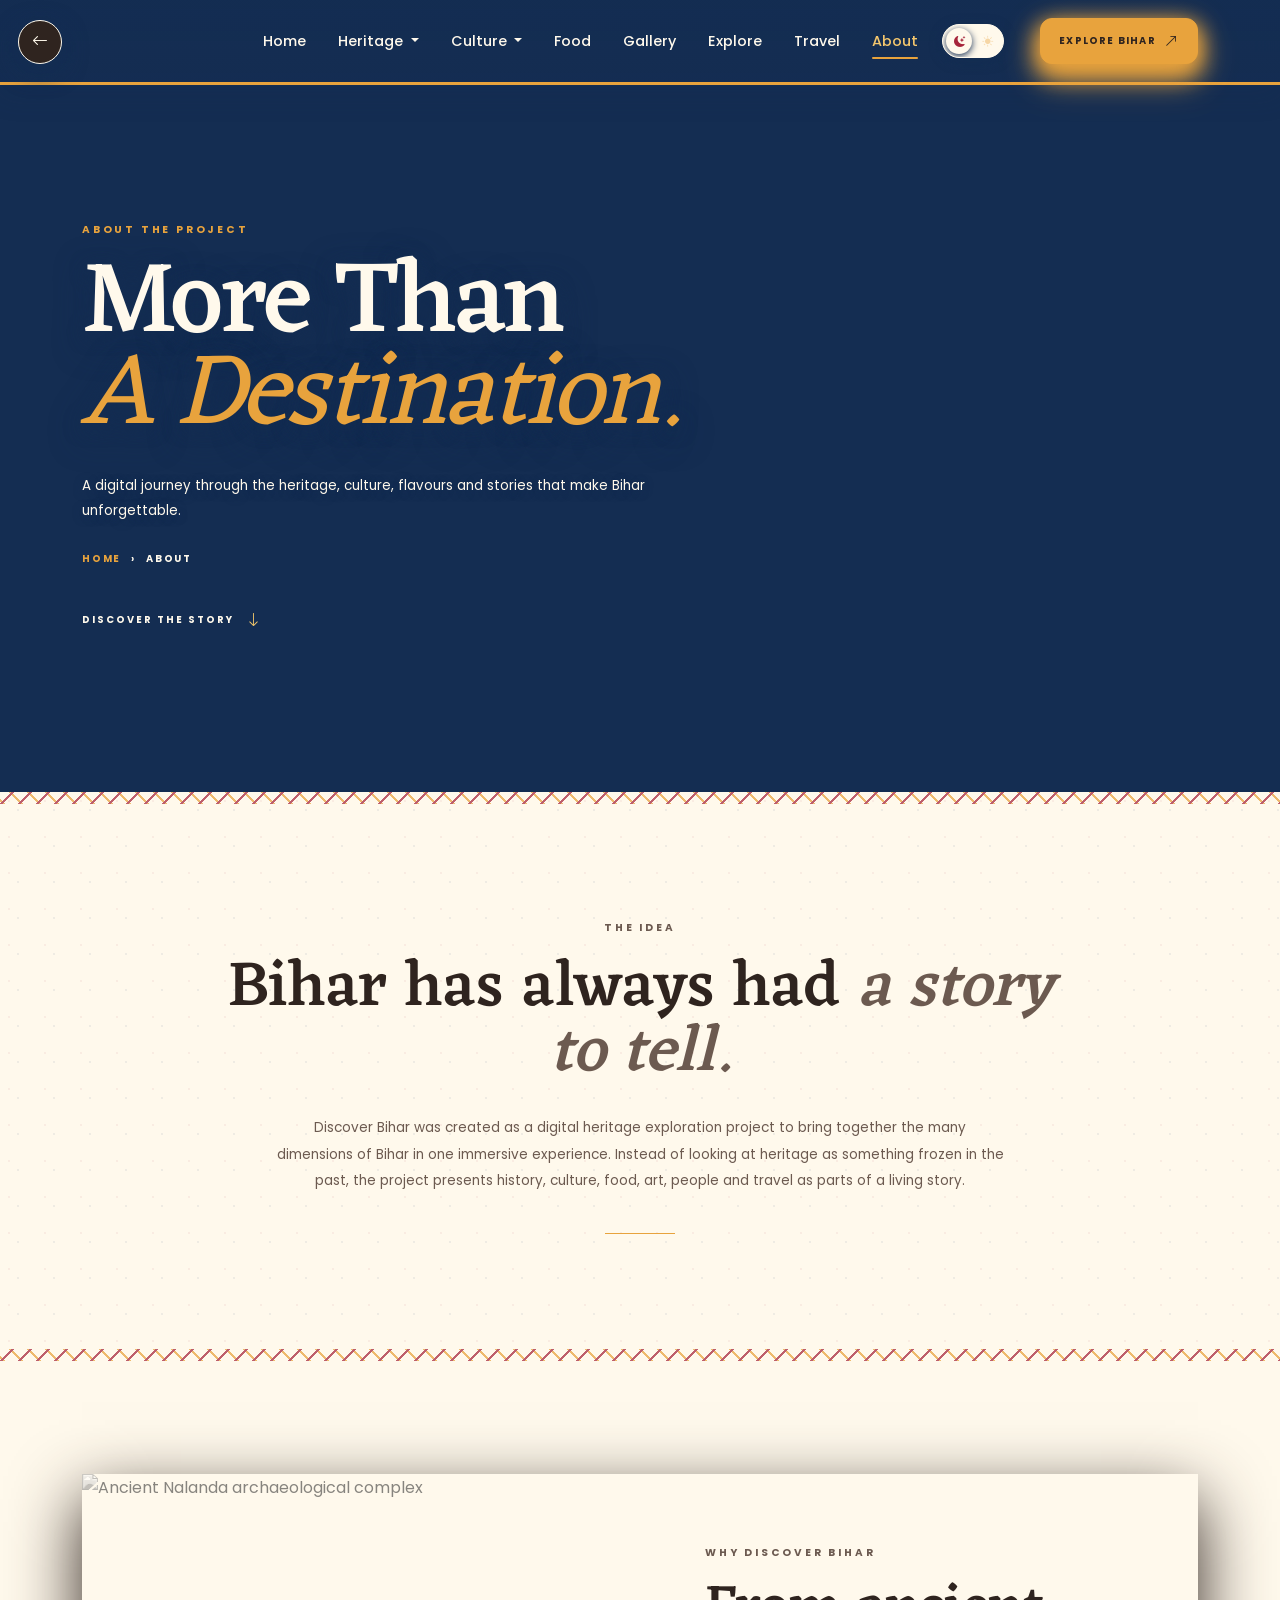
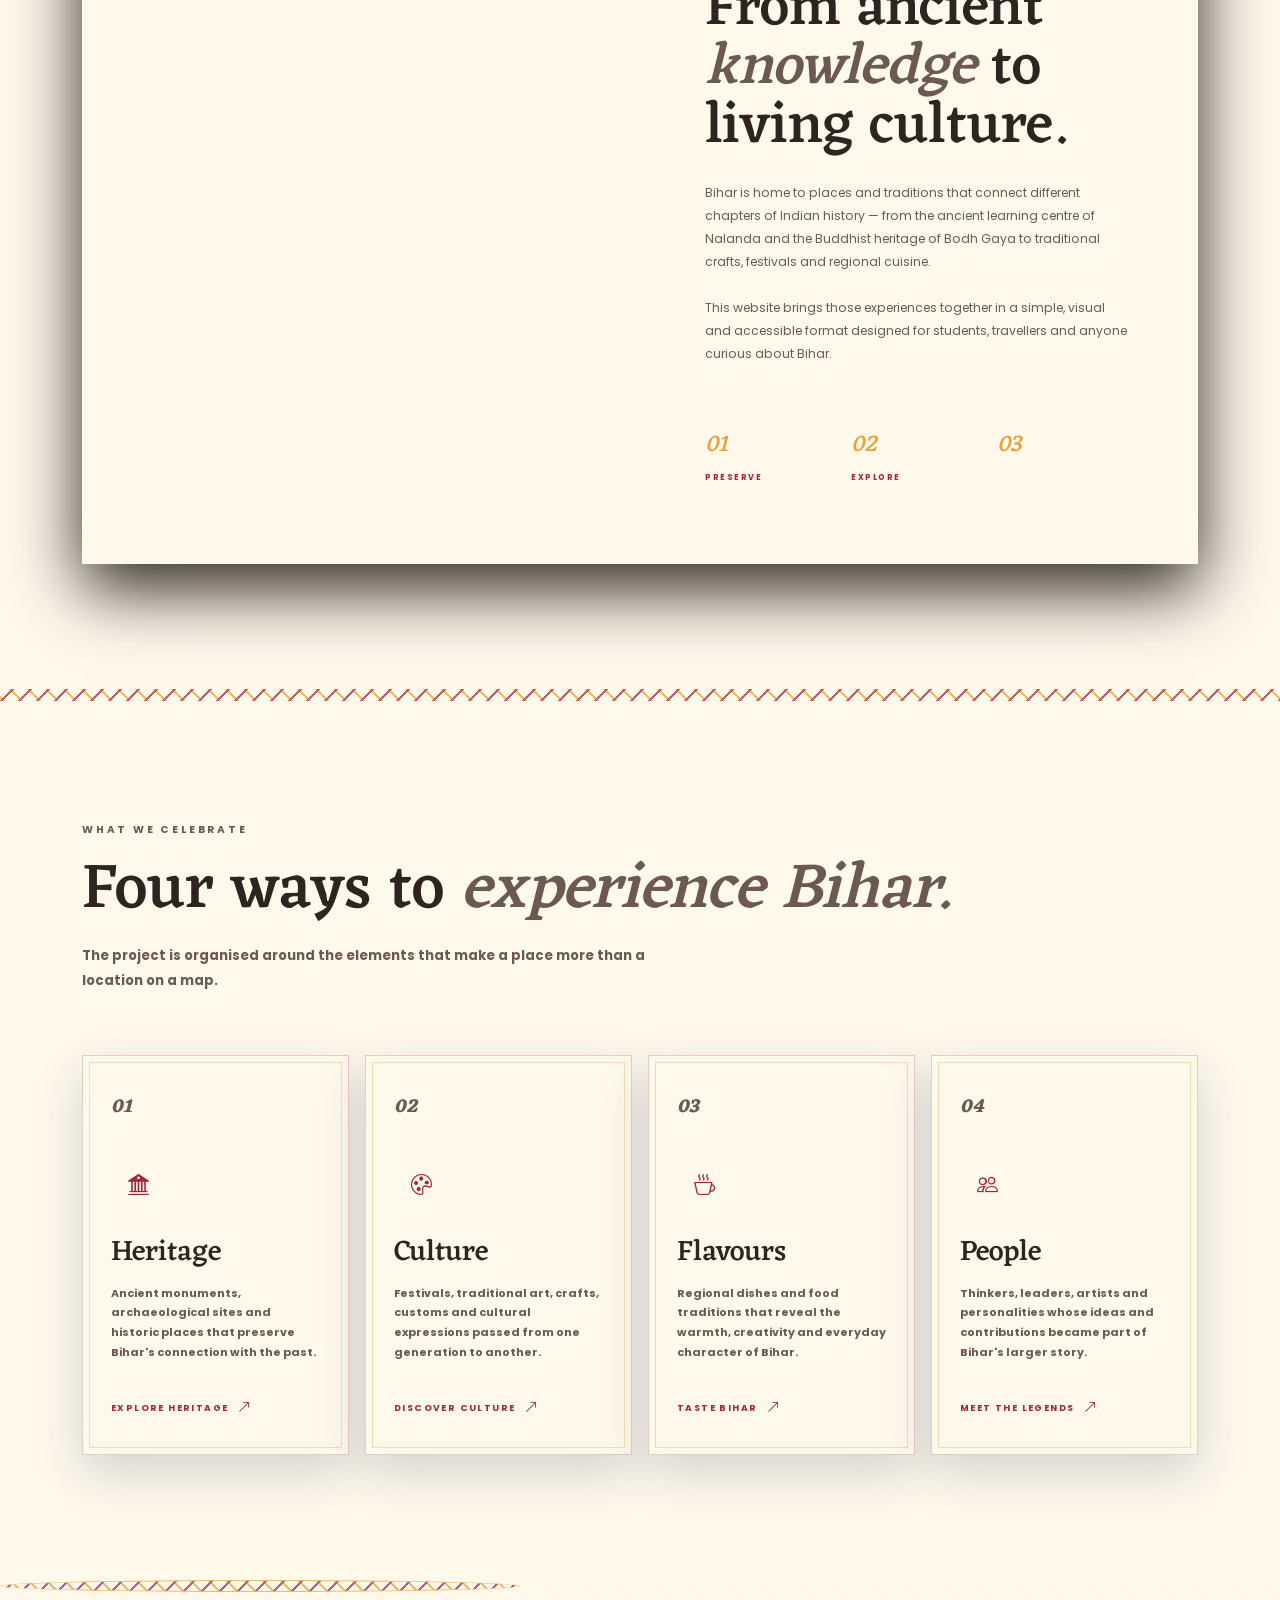
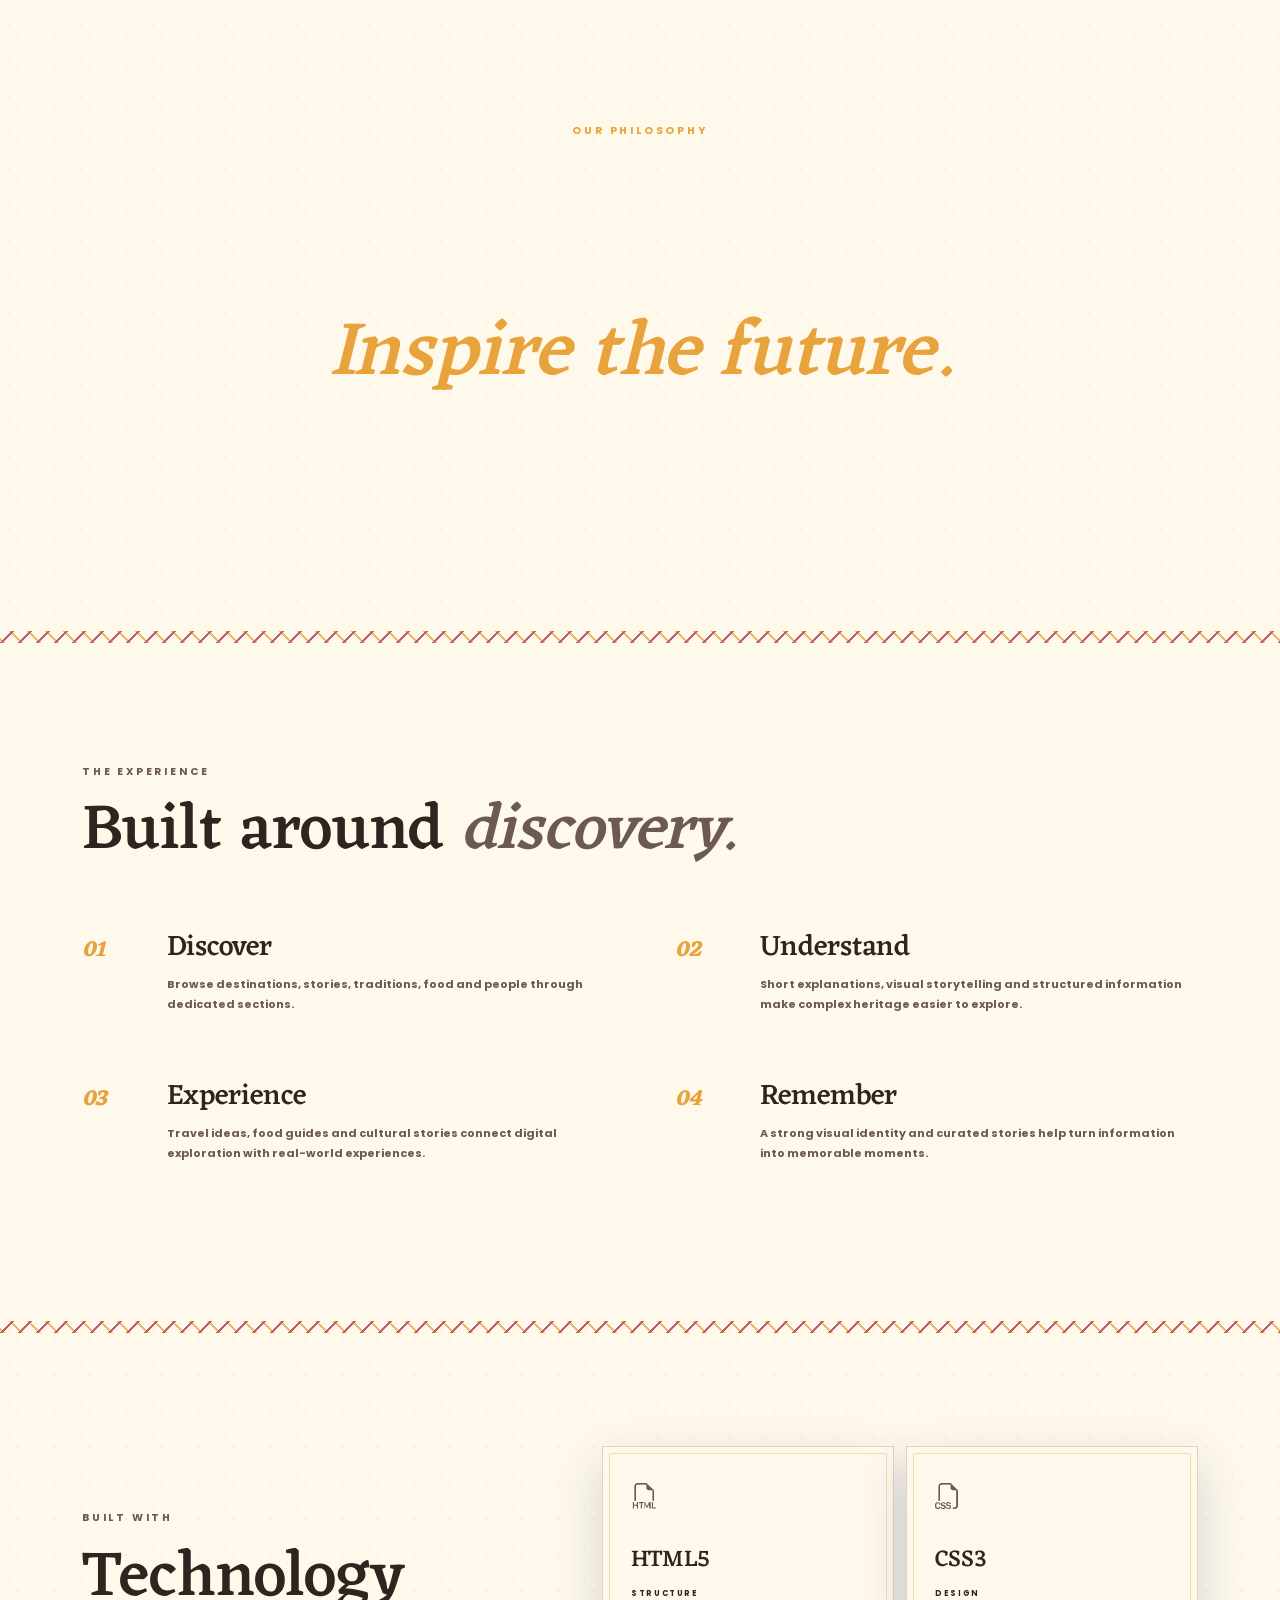
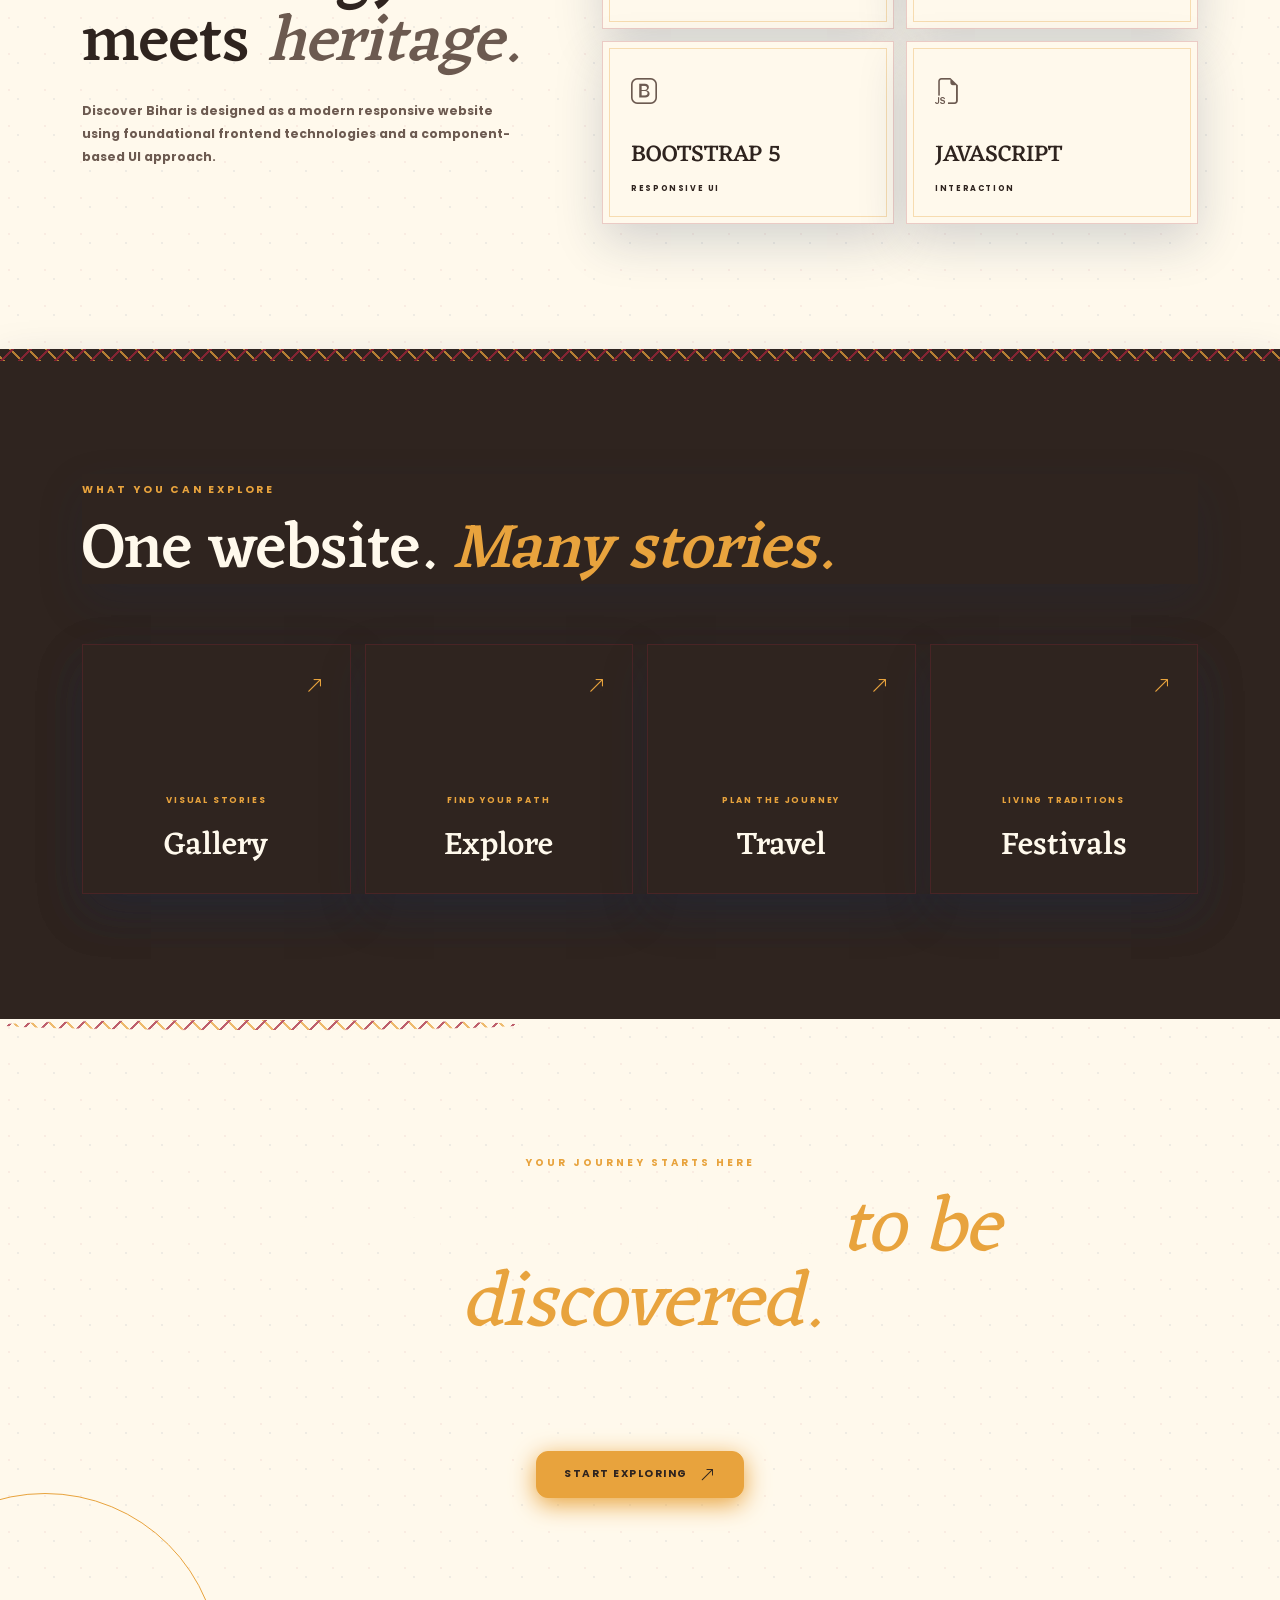
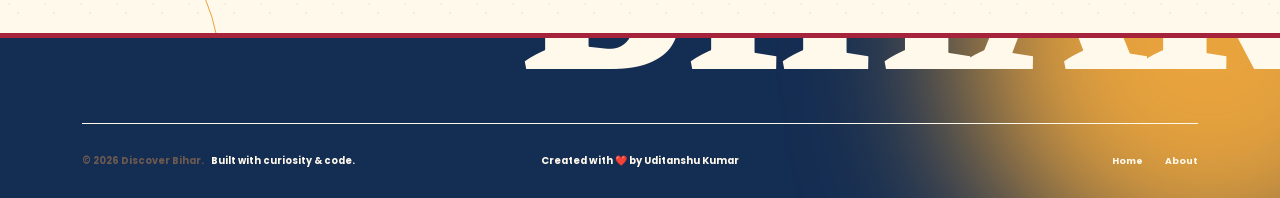
==== commit f5b5c92f: "fix: section contrast HTML injection [skip ci]" ====
--- a/pages/about.html
+++ b/pages/about.html
@@ -51,6 +51,7 @@
     <link rel="preconnect" href="https://fonts.googleapis.com">
     <link rel="preconnect" href="https://fonts.gstatic.com" crossorigin>
     <link href="https://fonts.googleapis.com/css2?family=Eczar:wght@400;500;600;700&family=Yatra+One&display=swap" rel="stylesheet">
+    <link rel="stylesheet" href="../css/section-contrast.css">
 </head>
 
 
@@ -276,7 +277,7 @@
      HERO
      ========================================================= -->
 
-    <section class="about-hero" id="about-hero">
+    <section class="section-auto about-hero" id="about-hero">
 
 
         <div class="about-hero-image">
@@ -346,7 +347,7 @@
      INTRODUCTION
      ========================================================= -->
 
-    <section class="about-intro-section">
+    <section class="section-auto about-intro-section">
 
         <div class="container">
 
@@ -387,7 +388,7 @@
      PROJECT STORY
      ========================================================= -->
 
-    <section class="about-story-section">
+    <section class="section-auto about-story-section">
 
         <div class="container">
 
@@ -486,7 +487,7 @@
      FOUR PILLARS
      ========================================================= -->
 
-    <section class="about-pillars-section">
+    <section class="section-auto about-pillars-section">
 
         <div class="container">
 
@@ -686,7 +687,7 @@
      PHILOSOPHY
      ========================================================= -->
 
-    <section class="about-philosophy-section">
+    <section class="section-auto about-philosophy-section">
 
         <div class="container">
 
@@ -726,7 +727,7 @@
      PROJECT APPROACH
      ========================================================= -->
 
-    <section class="about-approach-section">
+    <section class="section-auto about-approach-section">
 
         <div class="container">
 
@@ -858,7 +859,7 @@
      TECHNOLOGY
      ========================================================= -->
 
-    <section class="about-technology-section">
+    <section class="section-auto about-technology-section">
 
         <div class="container">
 
@@ -965,7 +966,7 @@
      PROJECT HIGHLIGHTS
      ========================================================= -->
 
-    <section class="about-highlights-section">
+    <section class="section-auto about-highlights-section">
 
         <div class="container">
 
@@ -1063,7 +1064,7 @@
      FINAL CTA
      ========================================================= -->
 
-    <section class="about-final-cta">
+    <section class="section-auto about-final-cta">
 
         <div class="container">
 
@@ -1277,6 +1278,7 @@
         <i class="bi bi-arrow-up"></i>
     </a>
 
+    <script src="../js/section-theme.js"></script>
 </body>
 
 </html>
--- a/css/section-contrast.css
+++ b/css/section-contrast.css
@@ -0,0 +1,34 @@
+:root {
+    --section-muted-light-bg: #6B5A47;
+    --section-accent-light-bg: #7D1A2D;
+    --section-muted-dark-bg: #FFF9EC;
+    --section-accent-dark-bg: #F0C56B;
+}
+:is([data-theme="dark"],[data-bs-theme="dark"],.dark-mode,.dark,body.dark) .section-light { color:var(--section-muted-light-bg)!important; }
+:is([data-theme="dark"],[data-bs-theme="dark"],.dark-mode,.dark,body.dark) .section-light h1,
+:is([data-theme="dark"],[data-bs-theme="dark"],.dark-mode,.dark,body.dark) .section-light h2,
+:is([data-theme="dark"],[data-bs-theme="dark"],.dark-mode,.dark,body.dark) .section-light h3,
+:is([data-theme="dark"],[data-bs-theme="dark"],.dark-mode,.dark,body.dark) .section-light h4,
+:is([data-theme="dark"],[data-bs-theme="dark"],.dark-mode,.dark,body.dark) .section-light h5,
+:is([data-theme="dark"],[data-bs-theme="dark"],.dark-mode,.dark,body.dark) .section-light h6 { color:var(--section-muted-light-bg)!important; opacity:1!important; }
+:is([data-theme="dark"],[data-bs-theme="dark"],.dark-mode,.dark,body.dark) .section-light h1 span,
+:is([data-theme="dark"],[data-bs-theme="dark"],.dark-mode,.dark,body.dark) .section-light h2 span,
+:is([data-theme="dark"],[data-bs-theme="dark"],.dark-mode,.dark,body.dark) .section-light h1 em,
+:is([data-theme="dark"],[data-bs-theme="dark"],.dark-mode,.dark,body.dark) .section-light h2 em,
+:is([data-theme="dark"],[data-bs-theme="dark"],.dark-mode,.dark,body.dark) .section-light .section-label,
+:is([data-theme="dark"],[data-bs-theme="dark"],.dark-mode,.dark,body.dark) .section-light .section-eyebrow,
+:is([data-theme="dark"],[data-bs-theme="dark"],.dark-mode,.dark,body.dark) .section-light [class*="view-link"],
+:is([data-theme="dark"],[data-bs-theme="dark"],.dark-mode,.dark,body.dark) .section-light .view-all-link { color:var(--section-accent-light-bg)!important; }
+:is([data-theme="dark"],[data-bs-theme="dark"],.dark-mode,.dark,body.dark) .section-light p,
+:is([data-theme="dark"],[data-bs-theme="dark"],.dark-mode,.dark,body.dark) .section-light .text-muted,
+:is([data-theme="dark"],[data-bs-theme="dark"],.dark-mode,.dark,body.dark) .section-light .section-subtitle,
+:is([data-theme="dark"],[data-bs-theme="dark"],.dark-mode,.dark,body.dark) .section-light .philosophy-text,
+:is([data-theme="dark"],[data-bs-theme="dark"],.dark-mode,.dark,body.dark) .section-light .philosophy-text p,
+:is([data-theme="dark"],[data-bs-theme="dark"],.dark-mode,.dark,body.dark) .section-light .about-project-lead { color:var(--section-muted-light-bg)!important; opacity:1!important; }
+:is([data-theme="dark"],[data-bs-theme="dark"],.dark-mode,.dark,body.dark) .section-light .philosophy-content h3,
+:is([data-theme="dark"],[data-bs-theme="dark"],.dark-mode,.dark,body.dark) .section-light .philosophy-content h3 em { color:var(--theme-text-primary)!important; opacity:1!important; }
+.section-dark .hero-scroll,.section-dark .history-hero-scroll,.section-dark .about-hero-scroll { color:var(--section-muted-dark-bg)!important; }
+.section-dark .hero-scroll i,.section-dark .history-hero-scroll i,.section-dark .about-hero-scroll i { color:var(--section-accent-dark-bg)!important; }
+:is([data-theme="dark"],[data-bs-theme="dark"],.dark-mode,.dark,body.dark) .section-light .hero-scroll,
+:is([data-theme="dark"],[data-bs-theme="dark"],.dark-mode,.dark,body.dark) .section-light .history-hero-scroll,
+:is([data-theme="dark"],[data-bs-theme="dark"],.dark-mode,.dark,body.dark) .section-light .about-hero-scroll { color:var(--section-accent-light-bg)!important; }
